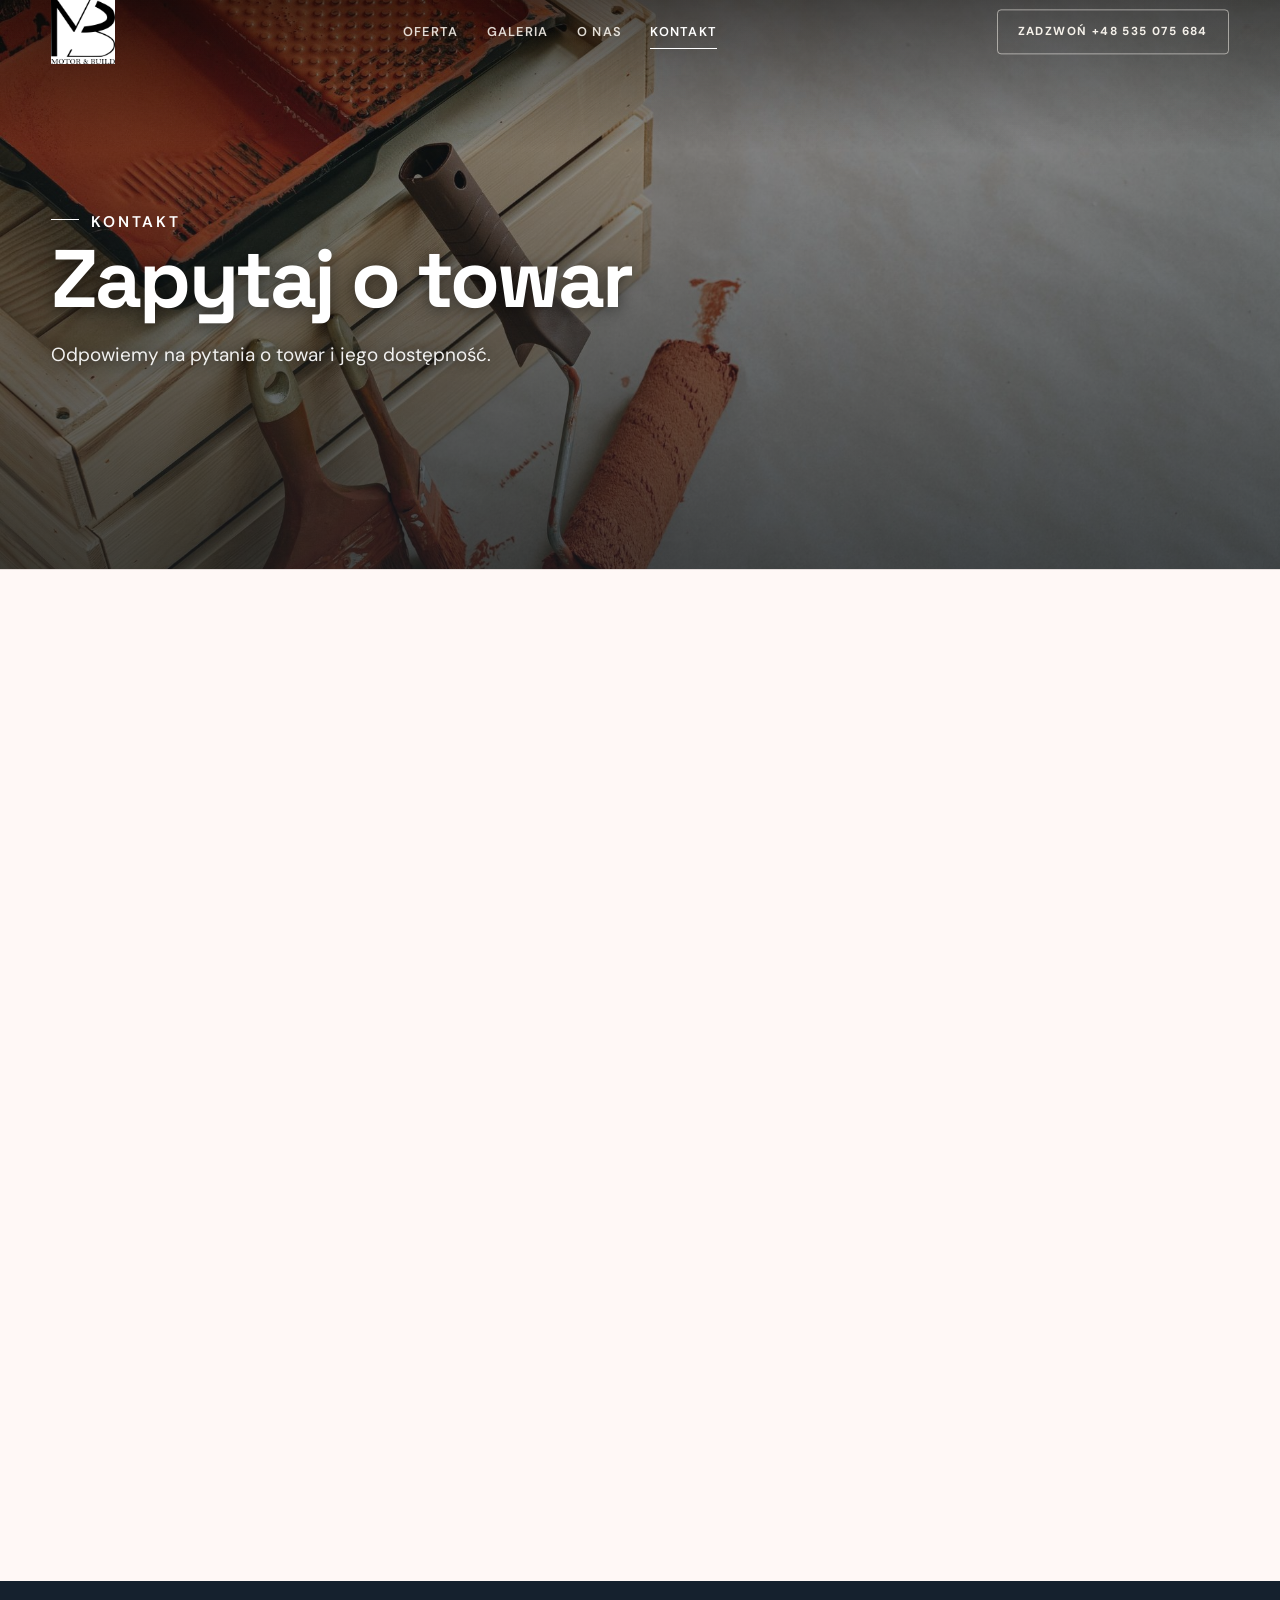
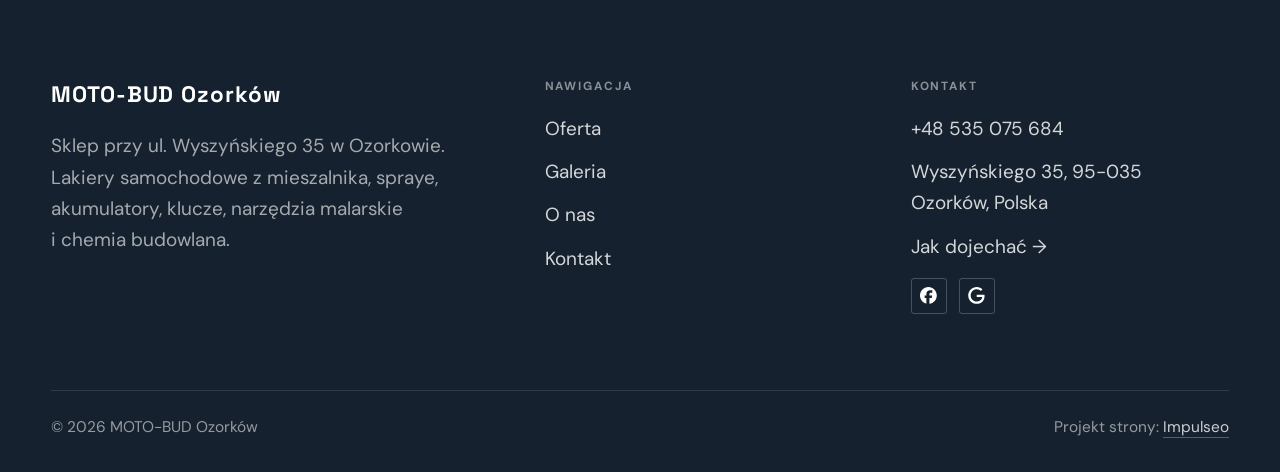
==== kontakt.html @ 3d4677ee "Strona demo: moto-bud-ozorkow" ====
<!DOCTYPE html>
<html lang="pl">
<head>
<meta charset="UTF-8">
<meta name="viewport" content="width=device-width, initial-scale=1.0">
<title>Kontakt - MOTO-BUD Ozorków</title>
<meta name="description" content="Kontakt MOTO-BUD Ozorków - Wyszyńskiego 35, 95-035 Ozorków, Polska">
<link rel="canonical" href="https://kris20032.github.io/moto-bud-ozorkow/kontakt.html">
<meta name="robots" content="noindex, nofollow">
<meta property="og:type" content="website">
<meta property="og:locale" content="pl_PL">
<meta property="og:site_name" content="MOTO-BUD Ozorków">
<meta property="og:title" content="Kontakt - MOTO-BUD Ozorków">
<meta property="og:description" content="Kontakt MOTO-BUD Ozorków - Wyszyńskiego 35, 95-035 Ozorków, Polska">
<meta property="og:url" content="https://kris20032.github.io/moto-bud-ozorkow/kontakt.html">
<meta property="og:image" content="https://kris20032.github.io/moto-bud-ozorkow/img/og.jpg">
<meta property="og:image:width" content="1200">
<meta property="og:image:height" content="630">
<meta name="twitter:card" content="summary_large_image">
<link rel="preconnect" href="https://fonts.googleapis.com">
<link rel="preconnect" href="https://fonts.gstatic.com" crossorigin>
<link href="https://fonts.googleapis.com/css2?family=Space+Grotesk:wght@500;600;700&family=DM+Sans:opsz,wght@9..40,400;9..40,500;9..40,600&display=swap" rel="stylesheet">
<link rel="stylesheet" href="assets/styles.css?v=71393c05">
</head>
<body>

<header class="nav">
  <div class="wrap nav-inner">
    <a class="brand brand-has-logo" href="index.html"><img class="brand-logo" src="img/logo.jpg" alt="MOTO-BUD Ozorków" width="720" height="720" decoding="async"></a>
    <nav class="nav-links">
      <a href="oferta.html">Oferta</a>
      <a href="realizacje.html">Galeria</a>
      <a href="o-nas.html">O nas</a>
      <a href="kontakt.html" class="active" aria-current="page">Kontakt</a>
      <a href="tel:+48535075684" class="btn btn-accent">Zadzwoń +48 535 075 684</a>
    </nav>
    <button class="nav-toggle" aria-label="Menu"><span></span><span></span><span></span></button>
  </div>
</header>

<main>
<section class="pagehead">
  <img src="img/ph3.jpg" alt="MOTO-BUD Ozorków - Zapytaj o towar" width="1880" height="1253" decoding="async">
  <div class="wrap">
    <span class="eyebrow">Kontakt</span>
    <h1>Zapytaj o towar</h1>
    <p>Odpowiemy na pytania o towar i jego dostępność.</p>
  </div>
</section>
<section>
  <div class="wrap contact-grid">
    <div class="reveal">
      <span class="eyebrow">Dane kontaktowe</span>
      <h2 style="margin:var(--space-4) 0 var(--space-6)">MOTO-BUD Ozorków</h2>
      <div class="info-list">
        <div class="info-row"><div class="ic"><svg class="ico-tel" width="16" height="16" viewBox="0 0 24 24" fill="none" aria-hidden="true"><path d="M6.6 10.8a15.5 15.5 0 0 0 6.6 6.6l2.2-2.2a1 1 0 0 1 1-.24 11.4 11.4 0 0 0 3.6.58 1 1 0 0 1 1 1V20a1 1 0 0 1-1 1A17 17 0 0 1 3 4a1 1 0 0 1 1-1h3.5a1 1 0 0 1 1 1c0 1.25.2 2.46.58 3.6a1 1 0 0 1-.25 1l-2.23 2.2Z" fill="currentColor"/></svg></div><div><div class="lbl">Telefon</div><a class="val" href="tel:+48535075684">+48 535 075 684</a></div></div>
        <div class="info-row"><div class="ic"><svg class="ico-pin" width="16" height="16" viewBox="0 0 24 24" fill="none" aria-hidden="true"><path d="M12 21s7-6.1 7-11.5A7 7 0 0 0 5 9.5C5 14.9 12 21 12 21Z" stroke="currentColor" stroke-width="1.6" fill="none"/><circle cx="12" cy="9.5" r="2.4" fill="currentColor"/></svg></div><div><div class="lbl">Adres</div><div class="val">Wyszyńskiego 35, 95-035 Ozorków, Polska</div></div></div>
      </div>
    </div>
    <div class="reveal">
      <div class="form">
        <h3 style="margin-bottom:var(--space-4)">Najszybciej telefonicznie</h3>
        <p class="muted" style="margin-bottom:var(--space-5)">Powiedz, czego szukasz - sprawdzimy, czy jest na miejscu, albo zamówimy.</p>
        <a href="tel:+48535075684" class="btn btn-accent" style="justify-content:center">Zadzwoń: +48 535 075 684 <span class="arr">→</span></a>
      </div>
    </div>
  </div>
</section>
<section style="padding-top:0">
  <div class="wrap reveal">
    <iframe class="map" title="MOTO-BUD Ozorków - Ozorków" src="https://maps.google.com/maps?q=51.961022%2C19.2956529&z=15&output=embed" loading="lazy" referrerpolicy="no-referrer-when-downgrade"></iframe>
  </div>
</section>
</main>

<footer>
  <div class="wrap">
    <div class="foot-grid">
      <div class="foot-brand">
        <div class="name">MOTO-BUD Ozorków</div>
        <p>Sklep przy ul. Wyszyńskiego 35 w Ozorkowie. Lakiery samochodowe z mieszalnika, spraye, akumulatory, klucze, narzędzia malarskie i chemia budowlana.</p>
      </div>
      <div class="foot-col">
        <h4>Nawigacja</h4>
        <a href="oferta.html">Oferta</a>
        <a href="realizacje.html">Galeria</a>
        <a href="o-nas.html">O nas</a>
        <a href="kontakt.html">Kontakt</a>
      </div>
      <div class="foot-col">
        <h4>Kontakt</h4>
        <a href="tel:+48535075684">+48 535 075 684</a>
        <p>Wyszyńskiego 35, 95-035 Ozorków, Polska</p>
        <a href="https://maps.google.com/?cid=6920480624333375373&g_mp=Cidnb29nbGUubWFwcy5wbGFjZXMudjEuUGxhY2VzLlNlYXJjaFRleHQQAhgEIAA" target="_blank" rel="noopener">Jak dojechać →</a>
      <div class="foot-soc">
        <a class="soc" href="https://www.facebook.com/p/Moto-Bud-Ozork%C3%B3w-100063483253177/?locale=pl_PL" target="_blank" rel="noopener" aria-label="Facebook - MOTO-BUD Ozorków"><svg viewBox="0 0 24 24" aria-hidden="true" focusable="false"><path d="M9.101 23.691v-7.98H6.627v-3.667h2.474v-1.58c0-4.085 1.848-5.978 5.858-5.978.401 0 .955.042 1.468.103a8.68 8.68 0 0 1 1.141.195v3.325a8.623 8.623 0 0 0-.653-.036 26.805 26.805 0 0 0-.733-.009c-.707 0-1.259.096-1.675.309a1.686 1.686 0 0 0-.679.622c-.258.42-.374.995-.374 1.752v1.297h3.919l-.386 2.103-.287 1.564h-3.246v8.245C19.396 23.238 24 18.179 24 12.044c0-6.627-5.373-12-12-12s-12 5.373-12 12c0 5.628 3.874 10.35 9.101 11.647Z" fill="currentColor"/></svg></a>
        <a class="soc" href="https://maps.google.com/?cid=6920480624333375373&g_mp=Cidnb29nbGUubWFwcy5wbGFjZXMudjEuUGxhY2VzLlNlYXJjaFRleHQQAhgEIAA" target="_blank" rel="noopener" aria-label="Google - MOTO-BUD Ozorków"><svg viewBox="0 0 24 24" aria-hidden="true" focusable="false"><path d="M12.48 10.92v3.28h7.84c-.24 1.84-.853 3.187-1.787 4.133-1.147 1.147-2.933 2.4-6.053 2.4-4.827 0-8.6-3.893-8.6-8.72s3.773-8.72 8.6-8.72c2.6 0 4.507 1.027 5.907 2.347l2.307-2.307C18.747 1.44 16.133 0 12.48 0 5.867 0 .307 5.387.307 12s5.56 12 12.173 12c3.573 0 6.267-1.173 8.373-3.36 2.16-2.16 2.84-5.213 2.84-7.667 0-.76-.053-1.467-.173-2.053H12.48z" fill="currentColor"/></svg></a>
      </div>
      </div>
    </div>
    <div class="foot-bot">
      <span>© 2026 MOTO-BUD Ozorków</span>
      <span>Projekt strony: <a class="foot-credit" href="https://impulseo.pl" target="_blank" rel="noopener">Impulseo</a></span>
    </div>
  </div>
</footer>
<div class="sticky-call"><a class="sc-call" href="tel:+48535075684"><svg class="ico-tel" width="16" height="16" viewBox="0 0 24 24" fill="none" aria-hidden="true"><path d="M6.6 10.8a15.5 15.5 0 0 0 6.6 6.6l2.2-2.2a1 1 0 0 1 1-.24 11.4 11.4 0 0 0 3.6.58 1 1 0 0 1 1 1V20a1 1 0 0 1-1 1A17 17 0 0 1 3 4a1 1 0 0 1 1-1h3.5a1 1 0 0 1 1 1c0 1.25.2 2.46.58 3.6a1 1 0 0 1-.25 1l-2.23 2.2Z" fill="currentColor"/></svg> Zadzwoń</a><a class="sc-quote" href="kontakt.html">Zadzwoń i zapytaj</a></div>
<div class="demo-wazne" data-do="2026-11-04" data-cykl="3" hidden><svg class="dw-ico" width="13" height="13" viewBox="0 0 24 24" fill="none" aria-hidden="true"><circle cx="12" cy="12" r="8.6" stroke="currentColor" stroke-width="1.8"/><path d="M12 7.2V12l3.3 2" stroke="currentColor" stroke-width="1.8" stroke-linecap="round"/></svg><span class="dw-txt"></span></div>

<script src="assets/main.js"></script>
</body>
</html>
---- assets/styles.css ----
/* ============================================================
   STOLBASZ — premium, architektoniczny B2B fit-out
   Jasna paleta, zero brązu. System wg premium-web-craft.
   Projekt strony: Impulseo (impulseo.pl)
   ============================================================ */

:root{
  /* PALETA — jasna, architektoniczna, chłodna */
  --paper:#F4F6F8;          /* główne tło */
  --paper-2:#E7EBEF;        /* sekcje alternatywne (chłodny jasny szary) */
  --paper-3:#E7EBEF;        /* delikatne wypełnienia */
  --ink:#15212E;            /* tekst główny — chłodny grafit */
  --ink-soft:#243443;       /* nagłówki drugorzędne */
  --muted:#6B7785;          /* tekst poboczny */
  --line:rgba(21,33,46,.12);/* hairline */
  --accent:#E8A317;         /* stonowany petrol-slate — jedyny akcent */
  --accent-d:#C9870C;
  --accent-soft:rgba(232,163,23,.10);
  --dark:#15212E;           /* sekcje ciemne (stopka/CTA) */

  /* HOVER ZDJĘĆ — JEDEN standard dla całego silnika (decyzja K. 04.08.2026, artefakt z wariantami).
     AKTUALNE (K.+Szymon 09.08.2026, wybór z artefaktu 6 wariantów): zoom 1.05 przy 1.4s -
     przy tak długim czasie mocniejszy kadr NIE skacze, tylko „oddycha". Poprzedni standard
     (1.02 / .55s z 04.08) odbierany jako dynamiczny i szybki.
     Spoczynek lekko przygaszony, ale TYLKO tam, gdzie jest mysz (@media hover:hover) —
     na telefonie zdjęcia zostają w pełnej jasności. */
  --img-zoom:1.05;                   /* K.+Szymon 09.08: wariant F z artefaktu porównawczego */
  --img-rest:brightness(.95) saturate(.99);
  --img-hot:brightness(1.06) saturate(1.05);
  --img-dur:1.4s;                    /* K.+Szymon 09.08 (wariant F): powoli = elegancko */
  --img-ease:cubic-bezier(.16,.84,.44,1);  /* miękki ogon, efekt „oddychania" */

  /* ODSTĘPY — skala 4/8 */
  --space-1:4px; --space-2:8px; --space-3:12px; --space-4:16px; --space-5:24px;
  --space-6:32px; --space-7:48px; --space-8:64px; --space-9:96px; --space-10:128px;

  /* TYPOGRAFIA — fluid clamp() (skala podbita 16.07.2026: większe, czytelniejsze litery — uwaga Adama) */
  --text-sm:clamp(.9rem,.87rem + .12vw,1rem);
  --text-base:clamp(1.08rem,1.04rem + .18vw,1.2rem);
  --text-lg:clamp(1.24rem,1.15rem + .34vw,1.44rem);
  --text-h3:clamp(1.34rem,1.22rem + .55vw,1.66rem);
  --text-h2:clamp(2.1rem,1.66rem + 2.1vw,3.1rem);
  --text-h1:clamp(2.9rem,2.1rem + 4vw,5.1rem);

  /* PROMIENIE — architektoniczne, raczej ostre */
  --r-sm:3px; --r-md:6px; --r-lg:10px;

  /* RUCH */
  --ease:cubic-bezier(.25,.46,.45,.94); --dur:.24s;

  /* CIENIE — miękkie, warstwowe */
  --sh-sm:0 1px 2px rgba(16,24,32,.04), 0 2px 8px rgba(16,24,32,.05);
  --sh-md:0 2px 6px rgba(16,24,32,.05), 0 12px 28px -8px rgba(16,24,32,.12);
  --sh-lg:0 6px 14px rgba(16,24,32,.07), 0 26px 56px -18px rgba(16,24,32,.22);

  --hairline:1px solid var(--line);

  --font-display:'Space Grotesk','Inter',sans-serif;
  --font-body:'DM Sans','Inter',sans-serif;
}

*{box-sizing:border-box;margin:0;padding:0}
html{scroll-behavior:smooth}
body{
  font-family:var(--font-body);
  font-size:var(--text-base);
  line-height:1.65;
  color:var(--ink);
  background:var(--paper);
  -webkit-font-smoothing:antialiased;
  text-rendering:optimizeLegibility;
}
img{max-width:100%;height:auto;display:block}  /* height:auto = width/height z atrybutów trzyma proporcje (TOP#12) */
a{color:inherit;text-decoration:none}

.wrap{width:min(92%,1180px);margin-inline:auto}
section{padding-block:clamp(52px,6.5vw,96px)}

h1,h2,h3{font-family:var(--font-display);font-weight:700;line-height:1.08;letter-spacing:-.02em;color:var(--ink)}
h1{font-size:var(--text-h1);letter-spacing:-.035em}
h2{font-size:var(--text-h2);letter-spacing:-.025em}
h3{font-size:var(--text-h3)}
/* MIARA — długość wiersza. WCAG 2.2 SC 1.4.8: max 80 znaków; Butterick: 45–90.
   68ch daje realnie 72–78 znaków polskiego tekstu, czyli z zapasem pod granicą.
   Wcześniej limit miał TYLKO <p> — <li>, <blockquote> i <dd> nie miały żadnego,
   i to jedyny powód, dla którego 23 bloki na dwóch oddanych stronach jadą po
   83–106 znaków w wierszu (pomiar 07.08.2026, bramka `miara`).
   ⚠️ Listy i definicje ograniczamy TYLKO bez klasy: `ul`/`ol` z klasą to u nas
   układ (siatki kafli, menu), a nie tekst ciągły — tam miarę wyznacza układ. */
/* 60ch, nie 68ch (K. 10.08): po zmianie fontów na węższe kroje (DM Sans i spółka)
   w 68ch mieściło się ~90 znaków - bramka pikselowa słusznie zgłaszała przekroczenie
   granicy 80. Pomiar na żywej przeglądarce: 60ch = 90 znaków, 53ch = ~78 znaków, czyli normę WCAG 1.4.8. */
:root{ --miara:53ch }
p{max-width:min(100%,var(--miara))}
blockquote,
ul:not([class])>li, ol:not([class])>li,
dl:not([class])>dd{max-width:min(100%,var(--miara))}

/* ⚠️ Świadomie BEZ wyjątku `.tile p,.card p,.svc p{max-width:none}`, choć nasuwa się sam:
   te akapity BYŁY już ograniczone (stare `p{max-width:65ch}`), więc „wyjątek" nie odblokowałby
   niczego nowego — tylko ROZLUŹNIŁ stan sprzed zmiany na wszystkich demach naraz.
   `figcaption` żadna z reguł wyżej nie dotyczy, więc też nie potrzebuje zwolnienia. */

/* ŁAMANIE. `balance` wyrównuje długości wierszy w nagłówku, `pretty` pilnuje ostatniego
   wiersza akapitu, żeby nie został w nim jeden wyraz. Obsługiwane od Chrome 117 /
   Safari 17.5; starsze przeglądarki po prostu ignorują tę własność.
   `text-wrap:pretty` nie występowało dotąd ANI RAZ w silniku ani w repo klientów. */
h1,h2,h3,.lead,.lede{text-wrap:balance}
p,li,blockquote,dd{text-wrap:pretty}

.eyebrow{
  font-family:var(--font-body);
  font-size:var(--text-sm);
  font-weight:600;
  letter-spacing:.18em;
  text-transform:uppercase;
  color:var(--accent);
  display:inline-flex;align-items:center;gap:var(--space-3);
}
/* flex:none + margin-top = kreska trzyma się PIERWSZEJ linii. Wcześniej align-items:center
   centrowało ją względem całego bloku i przy zawinięciu (długi kicker typu
   „…WNĘTRZ · LESZNO · OD 2019") druga linia lądowała z brzydkim wcięciem. */
.eyebrow{align-items:flex-start}
.eyebrow>*,.eyebrow{text-wrap:balance}   /* dlugi kicker lamal sie na sierote typu samo „2019" w drugiej linii */
.eyebrow::before{content:"";width:28px;height:1px;background:var(--accent);display:inline-block;flex:none;margin-top:.62em}

.muted{color:var(--muted)}
.lead{font-size:var(--text-lg);line-height:1.55;color:var(--ink-soft);max-width:50ch}

/* ---------- BUTTONS ---------- */
.btn{
  display:inline-flex;align-items:center;gap:var(--space-2);
  font-weight:600;font-size:var(--text-sm);letter-spacing:.02em;
  padding:var(--space-4) var(--space-6);
  border-radius:var(--r-sm);
  transition:transform var(--dur) var(--ease),box-shadow var(--dur) var(--ease),background var(--dur) var(--ease);
  cursor:pointer;border:1px solid transparent;
}
.btn-accent{background:var(--accent);color:#fff;box-shadow:var(--sh-sm)}
.btn-accent:hover{background:var(--accent-d);transform:translateY(-2px);box-shadow:var(--sh-md)}
.btn-accent:active{transform:translateY(0);box-shadow:var(--sh-sm)}
.btn-ghost{background:transparent;color:var(--ink);border-color:var(--line)}
.btn-ghost:hover{border-color:var(--accent);color:var(--accent);transform:translateY(-2px)}
.btn-light{background:#fff;color:var(--ink);box-shadow:var(--sh-sm)}
.btn-light:hover{transform:translateY(-2px);box-shadow:var(--sh-md)}
.btn .arr{transition:transform var(--dur) var(--ease)}
.btn:hover .arr{transform:translateX(4px)}

/* ---------- NAV ---------- */
.nav{
  position:sticky;top:0;z-index:50;
  background:color-mix(in srgb,var(--paper) 88%,transparent);
  backdrop-filter:saturate(140%) blur(10px);
  border-bottom:var(--hairline);
}
.nav-inner{display:flex;align-items:center;justify-content:space-between;gap:var(--space-5);height:72px}
/* ANTY-NACHODZENIE (K. 05.08.2026): długa nazwa firmy + przycisk z pełnym numerem nie mieściły się w pasku
   i flex ściskał linki PONIŻEJ ich treści - "Kontakt" wchodził na ramkę "Zadzwoń +48 ...". Teraz ustępuje
   nazwa marki (skrót wielokropkiem), a menu i przycisk nigdy się nie kurczą ani nie zachodzą na siebie. */
.brand{display:flex;flex-direction:column;line-height:1;min-width:0;flex:0 1 auto}
.brand .name{font-family:var(--font-display);font-weight:800;font-size:1.35rem;letter-spacing:.04em;white-space:nowrap;overflow:hidden;text-overflow:ellipsis}
.brand .sub{font-size:.62rem;letter-spacing:.34em;text-transform:uppercase;color:var(--muted);margin-top:5px;white-space:nowrap;overflow:hidden;text-overflow:ellipsis}
.nav-links{display:flex;align-items:center;gap:var(--space-6);flex:0 0 auto}
.nav-links a{font-size:var(--text-sm);font-weight:500;color:var(--ink-soft);position:relative;padding-block:4px;white-space:nowrap;transition:color var(--dur) var(--ease)}
.nav-links a::after{content:"";position:absolute;left:0;bottom:0;width:0;height:1.5px;background:var(--accent);transition:width var(--dur) var(--ease)}
.nav-links a:hover,.nav-links a.active{color:var(--ink)}
.nav-links a:hover::after,.nav-links a.active::after{width:100%}
.nav-links .btn{padding:var(--space-2) var(--space-5)}
/* przyciski w nav: właściwy kolor (przebij .nav-links a) + bez podkreślenia */
.nav-links a.btn-accent{color:#fff}
.nav-links a.btn-ghost,.nav-links a.btn-light{color:var(--ink)}
/* CTA w pasku: NIE podkreślenie spod linków menu, ale ten sam przelatujący błysk,
   co na wszystkich innych przyciskach (zgłoszenie K. 13.08.2026 - „na hero jest efekt
   światła przechodzącego przez przycisk, na navbarze go nie ma, a mają być identyczne").
   Reguła `.nav-links a::after` jest silniejsza od `.btn::after`, więc trzeba jej
   geometrię wyzerować i wpisać połysk z nazwy - samo `display:none` gasiło efekt. */
.nav-links a.btn::after{
  display:block;content:"";position:absolute;inset:0;z-index:-1;pointer-events:none;
  width:auto;height:auto;border-radius:inherit;   /* kasuje geometrię podkreślenia (width:0;height:1.5px) */
  background:linear-gradient(100deg,transparent 32%,rgba(255,255,255,.20) 50%,transparent 68%);
  translate:-120% 0}
@media (prefers-reduced-motion:no-preference){
  .nav-links a.btn:hover::after{translate:120% 0;transition:translate .75s var(--mt-ease,cubic-bezier(.16,.84,.44,1))}
}
.nav-toggle{display:none;background:none;border:none;cursor:pointer;flex-direction:column;gap:5px;padding:8px}
.nav-toggle span{width:24px;height:2px;background:var(--ink);transition:var(--dur)}
/* Ciasny zakres MIĘDZY menu mobilnym a pełnym pulpitem: zbijamy odstępy i nazwę marki,
   żeby wszystko zmieściło się naturalnie, zanim w ogóle dojdzie do skracania wielokropkiem. */
@media(max-width:1280px) and (min-width:921px){
  .nav-links{gap:var(--space-4)}
  .nav-links .btn{padding:var(--space-2) var(--space-4)}
  .brand .name{font-size:1.15rem}
}

/* ---------- HERO (split) ---------- */
.hero{position:relative;overflow:hidden;border-bottom:var(--hairline)}
.hero-grid{display:grid;grid-template-columns:1.05fr .95fr;gap:clamp(24px,4vw,60px);align-items:center;
  padding-block:clamp(36px,4.5vw,64px)}
.hero-copy .eyebrow{margin-bottom:var(--space-5)}
.hero-copy h1{margin-bottom:var(--space-5)}
.hero-copy .lead{margin-bottom:var(--space-7)}
.hero-actions{display:flex;flex-wrap:wrap;gap:var(--space-4)}
.hero-art{position:relative;aspect-ratio:4/3;border-radius:var(--r-lg);overflow:hidden;box-shadow:var(--sh-lg)}
.hero-art img{width:100%;height:100%;object-fit:cover}
.hero-art::after{content:"";position:absolute;inset:0;background:linear-gradient(180deg,transparent 55%,rgba(18,24,28,.28))}
.hero-badge{position:absolute;left:var(--space-5);bottom:var(--space-5);z-index:2;
  background:rgba(252,252,251,.94);backdrop-filter:blur(4px);
  border-radius:var(--r-md);padding:var(--space-4) var(--space-5);box-shadow:var(--sh-md);max-width:78%}
.hero-badge strong{display:block;font-family:var(--font-display);font-size:1rem;letter-spacing:-.01em}
.hero-badge span{font-size:var(--text-sm);color:var(--muted)}

/* ---------- HERO duży / kinowy (strona główna) ---------- */
.hero-cine{position:relative;min-height:clamp(560px,82vh,840px);min-height:clamp(560px,82svh,840px);display:flex;align-items:center;overflow:hidden;border-bottom:var(--hairline)}
.hero-cine>img{position:absolute;inset:0;width:100%;height:100%;object-fit:cover;z-index:0}
.hero-cine::after{content:"";position:absolute;inset:0;z-index:1;
  background:linear-gradient(95deg,rgba(13,18,23,.86) 0%,rgba(13,18,23,.64) 32%,rgba(13,18,23,.24) 62%,rgba(13,18,23,.04) 100%)}
.hero-cine .wrap{position:relative;z-index:2;padding-block:var(--space-8)}
.hero-cine .hero-copy{max-width:660px}
.hero-cine .eyebrow{color:#fff;margin-bottom:var(--space-5)}
.hero-cine .eyebrow::before{background:#fff}
.hero-cine h1{color:#fff;margin-bottom:var(--space-5);font-size:clamp(2.9rem,2rem + 4.4vw,5.2rem);text-wrap:balance}
.hero-cine .lead{color:rgba(255,255,255,.92);max-width:48ch;margin-bottom:var(--space-7)}
.hero-cine .hero-actions{display:flex;flex-wrap:wrap;gap:var(--space-4)}
/* NISKIE OKNO (laptop z dokiem i paskami przeglądarki ma ~700-780 px wysokości widoku):
   H1 do 5.2rem + długi lead nie mieściły się i przyciski wypadały POD krawędź ekranu -
   klient widział stronę bez ani jednego CTA. Skalujemy w dół, zamiast przycinać treść. */
@media(min-width:821px) and (max-height:820px){
  .hero-cine{min-height:clamp(520px,94svh,780px)}
  .hero-cine .wrap{padding-block:var(--space-6)}
  .hero-cine h1{font-size:clamp(2.2rem,1.5rem + 2.6vw,3.6rem);margin-bottom:var(--space-4)}
  .hero-cine .eyebrow{margin-bottom:var(--space-4)}
  .hero-cine .lead{margin-bottom:var(--space-5);max-width:44ch}
}
@media(max-width:680px){
  .hero-cine{min-height:clamp(520px,76vh,640px);min-height:clamp(520px,76svh,640px);align-items:flex-end}
  .hero-cine::after{background:linear-gradient(0deg,rgba(13,18,23,.9) 6%,rgba(13,18,23,.45) 55%,rgba(13,18,23,.25) 100%)}
  .hero-cine .wrap{padding-bottom:var(--space-9)}
  /* TELEFON (~90% oglądających): lead potrafił zająć 8 linii i zepchnąć CTA poza pierwszy ekran.
     Zwężamy interlinię i skalę - treści nie ucinamy, bo to ona sprzedaje. */
  .hero-cine .lead{font-size:.98rem;line-height:1.5;margin-bottom:var(--space-5)}
  .hero-cine .eyebrow{font-size:.72rem;letter-spacing:.13em;margin-bottom:var(--space-4)}
  .hero-cine .eyebrow::before{width:20px}
  .hero-cine h1{margin-bottom:var(--space-4)}
}

/* full-bleed hero variant (podstrony) */
.pagehead{position:relative;min-height:46vh;min-height:46svh;display:flex;align-items:flex-end;overflow:hidden;border-bottom:var(--hairline)}
.pagehead img{position:absolute;inset:0;width:100%;height:100%;object-fit:cover}
/* 10.08.2026 (decyzja K.): mocniejsze przyciemnienie + cień pod tekstem. Bramka mierzyła na
   nagłówkach podstron 3,38-3,43:1 przy wymaganych 4,5 — jasne zdjęcie (hala, śnieg, niebo)
   podchodziło pod biały tekst. Zdjęcia klientów są różne, więc kontrast musi dawać WARSTWA,
   a nie szczęśliwy dobór kadru. */
.pagehead::after{content:"";position:absolute;inset:0;background:linear-gradient(180deg,rgba(18,24,28,.40),rgba(18,24,28,.76))}
.pagehead .wrap{position:relative;z-index:2;padding-block:var(--space-9);color:#fff}
.pagehead h1{color:#fff;max-width:18ch;text-shadow:0 2px 16px rgba(0,0,0,.55)}
.pagehead .eyebrow{color:#fff}
.pagehead .eyebrow::before{background:#fff}
.pagehead p{color:rgba(255,255,255,.92);margin-top:var(--space-4);max-width:54ch;text-shadow:0 1px 12px rgba(0,0,0,.5)}

/* ---------- STRIP (pasek skrótów / liczby) ---------- */
.strip{background:var(--dark);color:#fff}
/* PASEK HASEŁ — standard 04.08.2026 (decyzja K.): 5 haseł w JEDNYM rzędzie, tekst WYŚRODKOWANY,
   węższe marginesy boczne niż reszta strony (pasek ma iść szerzej), równe wysokości kolumn. */
.strip .wrap{width:min(96%,1440px);display:grid;grid-template-columns:repeat(5,1fr);
  gap:var(--space-5);padding-block:var(--space-7);align-items:stretch}
.strip .item .k{font-family:var(--font-display);font-size:clamp(1.05rem,.82rem + .85vw,1.55rem);
  font-weight:800;letter-spacing:-.02em;color:#fff;line-height:1.18;text-wrap:balance}
.strip .item .v{font-size:var(--text-sm);color:rgba(255,255,255,.66);margin-top:var(--space-2);line-height:1.4}
.strip .item{border-left:2px solid var(--accent);padding-inline:var(--space-4);
  text-align:center;display:flex;flex-direction:column;justify-content:center}
/* liczba kolumn = liczba haseł, żeby ostatnie nie zostawało samo w drugim rzędzie.
   Klasę n-N nadaje multipage.py; domyślnie (bez klasy) pasek jest 5-kolumnowy. */
.strip.n-2 .wrap{grid-template-columns:repeat(2,1fr)}
.strip.n-3 .wrap{grid-template-columns:repeat(3,1fr)}
.strip.n-4 .wrap{grid-template-columns:repeat(4,1fr);gap:var(--space-6)}
.strip.n-4 .item .k{font-size:clamp(1.3rem,1rem + 1.1vw,2rem)}
.strip.n-6 .wrap{grid-template-columns:repeat(6,1fr);gap:var(--space-4)}
.strip.n-6 .item .k{font-size:clamp(.98rem,.8rem + .7vw,1.35rem)}
/* równe łamanie: zamiast "długa linia + jedno słowo" obie linie zbliżonej długości */
.strip .item .k{text-wrap:balance}

/* ---------- SECTION HEAD ---------- */
.head{max-width:48rem;margin-bottom:var(--space-8)}
.head.center{margin-inline:auto;text-align:center}
.head .eyebrow{margin-bottom:var(--space-4)}
.head h2{margin-bottom:var(--space-4)}
.head p{color:var(--muted);font-size:var(--text-lg);line-height:1.55}
.head.center p{margin-inline:auto}

/* ---------- INTRO SPLIT ---------- */
.split{display:grid;grid-template-columns:.92fr 1.08fr;gap:clamp(28px,5vw,80px);align-items:center}
.split.rev{grid-template-columns:1.08fr .92fr}
.split.rev .split-art{order:-1}
.split-art{position:relative;aspect-ratio:5/4;border-radius:var(--r-lg);overflow:hidden;box-shadow:var(--sh-lg)}
.split-art img{width:100%;height:100%;object-fit:cover}
.split-copy h2{margin-bottom:var(--space-5)}
.split-copy p+p{margin-top:var(--space-4)}
.split-copy .btn{margin-top:var(--space-6)}

/* ---------- SERVICES (zakres) ---------- */
.svc-grid{display:grid;grid-template-columns:repeat(auto-fit,minmax(280px,1fr));gap:var(--space-5)}
.svc{background:#fff;border:var(--hairline);border-radius:var(--r-md);padding:var(--space-7) var(--space-6);
  transition:transform var(--dur) var(--ease),box-shadow var(--dur) var(--ease),border-color var(--dur) var(--ease);
  position:relative;overflow:hidden}
.svc::before{content:"";position:absolute;left:0;top:0;width:3px;height:0;background:var(--accent);transition:height var(--dur) var(--ease)}
.svc:hover{transform:translateY(-4px);box-shadow:var(--sh-md);border-color:transparent}
.svc:hover::before{height:100%}
.svc .ic{font-family:var(--font-display);font-size:.8rem;font-weight:700;letter-spacing:.12em;color:var(--accent);margin-bottom:var(--space-4)}
.svc h3{margin-bottom:var(--space-3);font-size:1.22rem}
.svc p{color:var(--muted);font-size:var(--text-base);line-height:1.6}

/* big detailed service rows */
.svc-row{display:grid;grid-template-columns:.8fr 1.2fr;gap:clamp(20px,4vw,60px);align-items:center;padding-block:var(--space-8)}
.svc-row+.svc-row{border-top:var(--hairline)}
.svc-row.rev{grid-template-columns:1.2fr .8fr}
/* Naprzemienny układ wierszy oferty: co drugi wiersz ma zdjęcie po PRAWEJ.
   Było `order:-1` — martwy kod, bo zdjęcie i tak jest pierwszym dzieckiem w HTML,
   więc wszystkie wiersze wyglądały identycznie (zdjęcie zawsze z lewej), a `rev`
   zmieniało tylko szerokość kolumn. Znalezione 29.07.2026 przy różnicowaniu kierunków
   animacji (pomiar pozycji: art.mid 390/502 przy row.mid 756 — zawsze lewa strona). */
.svc-row.rev .svc-row-art{order:2}
.svc-row-art{aspect-ratio:4/3;border-radius:var(--r-md);overflow:hidden;box-shadow:var(--sh-md)}
.svc-row-art img{width:100%;height:100%;object-fit:cover}
.svc-row h3{font-size:1.5rem;margin-bottom:var(--space-4)}
.svc-row .num{font-family:var(--font-display);font-size:.85rem;font-weight:700;letter-spacing:.14em;color:var(--accent);display:block;margin-bottom:var(--space-3)}
.svc-row ul{list-style:none;margin-top:var(--space-4);display:flex;flex-direction:column;gap:var(--space-2)}
.svc-row li{position:relative;padding-left:var(--space-5);color:var(--muted);font-size:var(--text-base)}
.svc-row li::before{content:"";position:absolute;left:0;top:.62em;width:8px;height:1px;background:var(--accent)}

/* ---------- GALLERY (realizacje) ---------- */
.gallery{display:grid;grid-template-columns:repeat(12,1fr);gap:var(--space-4);grid-auto-rows:200px}
/* GALERIA MASONRY — pionowe zdjęcia (portrety beauty/wellness) bez przycinania: kolumny, height auto */
.gallery-masonry{column-count:3;column-gap:var(--space-4)}
@media(max-width:900px){.gallery-masonry{column-count:2}}
@media(max-width:560px){.gallery-masonry{column-count:1}}
.gallery-masonry .m-tile{break-inside:avoid;margin:0 0 var(--space-4);padding:0;position:relative;overflow:hidden;border-radius:var(--r-md);border:1px solid var(--line)}
.gallery-masonry .m-tile img{width:100%;height:auto;display:block}
.gallery-masonry .m-tile .cap{position:absolute;left:0;right:0;bottom:0;padding:var(--space-4);color:#fff;background:linear-gradient(0deg,rgba(0,0,0,.55),transparent);font-size:var(--text-sm)}
.gallery-masonry .m-tile .cap small{display:block;font-weight:400;opacity:.78;letter-spacing:.04em;text-transform:uppercase;font-size:.66rem;margin-top:3px}
.tile{position:relative;overflow:hidden;border-radius:var(--r-md);box-shadow:var(--sh-sm);
  transition:transform var(--dur) var(--ease),box-shadow var(--dur) var(--ease)}
.tile img{width:100%;height:100%;object-fit:cover;
  transition:transform var(--img-dur) var(--img-ease),filter var(--img-dur) var(--img-ease)}
.tile:hover{box-shadow:var(--sh-md)}
.tile .cap{position:absolute;left:0;right:0;bottom:0;padding:var(--space-5) var(--space-4) var(--space-4);
  /* mocniejszy spad + cien pod tekstem: na JASNYCH zdjeciach klienta (biale fronty, sciany)
     slaby gradient dawal kontrast ~1.5:1 zamiast wymaganych 3.6:1 (bramka wygladu, 10.08.2026) */
  background:linear-gradient(transparent 10%,rgba(18,24,28,.55) 40%,rgba(18,24,28,.88) 68%,rgba(18,24,28,.99));color:#fff;
  text-shadow:0 1px 2px rgba(0,0,0,.85),0 2px 10px rgba(0,0,0,.55);
  font-size:var(--text-sm);font-weight:600;letter-spacing:.01em;
  opacity:0;transform:translateY(8px);transition:var(--dur) var(--ease)}
.tile:hover .cap{opacity:1;transform:translateY(0)}
.tile .cap small{display:block;font-weight:400;opacity:.78;letter-spacing:.04em;text-transform:uppercase;font-size:.66rem;margin-top:3px}
/* bento spans */
.t-wide{grid-column:span 6}
.t-tall{grid-column:span 6;grid-row:span 2}
.t-std{grid-column:span 6}
.t-third{grid-column:span 4}
.t-two3{grid-column:span 8}

/* ---------- TRUST / WIARYGODNOŚĆ ---------- */
.trust{background:var(--paper-2)}
.trust-grid{display:grid;grid-template-columns:repeat(auto-fit,minmax(240px,1fr));gap:var(--space-5);margin-top:var(--space-7)}
.trust-card{background:#fff;border-radius:var(--r-md);padding:var(--space-7) var(--space-6);box-shadow:var(--sh-sm);border-top:3px solid var(--accent)}
.trust-card .big{font-family:var(--font-display);font-size:clamp(1.8rem,1.3rem + 1.6vw,2.6rem);font-weight:800;letter-spacing:-.02em;color:var(--ink);line-height:1}
.trust-card h3{font-size:1.12rem;margin:var(--space-3) 0 var(--space-2)}
.trust-card p{color:var(--muted);font-size:var(--text-base);line-height:1.55}

/* ---------- CTA band ---------- */
.cta{background:var(--dark);color:#fff;position:relative;overflow:hidden}
/* telefon w CTA: na ciemnym tle biały (domyślnie), rodziny z JASNYM tłem CTA
   nadpisują to u siebie - wcześniej kolor siedział w stylu inline i wygrywał z rodziną. */
.cta .btn-ghost-cta{color:#fff;border-color:rgba(255,255,255,.3)}
.cta .wrap{display:grid;grid-template-columns:1.4fr .6fr;gap:var(--space-7);align-items:center;position:relative;z-index:2}
.cta h2{color:#fff;max-width:20ch}
.cta p{color:rgba(255,255,255,.74);margin-top:var(--space-4)}
.cta-actions{display:flex;flex-direction:column;gap:var(--space-3);align-items:flex-start}
.cta::before{content:"";position:absolute;right:-80px;top:-80px;width:360px;height:360px;border-radius:50%;
  background:radial-gradient(circle,var(--accent-soft),transparent 70%)}

/* ---------- CONTACT ---------- */
.contact-grid{display:grid;grid-template-columns:.85fr 1.15fr;gap:clamp(28px,4vw,56px);align-items:start}
.info-list{display:flex;flex-direction:column;gap:var(--space-2)}
.info-row{display:flex;gap:var(--space-4);align-items:flex-start;padding-block:var(--space-4);border-bottom:var(--hairline)}
.info-row .ic{flex:none;width:42px;height:42px;display:grid;place-items:center;border-radius:50%;
  background:var(--accent-soft);color:var(--accent);font-size:1.05rem}
.info-row .lbl{font-size:.72rem;letter-spacing:.14em;text-transform:uppercase;color:var(--muted)}
.info-row .val{font-weight:600;font-size:var(--text-base);margin-top:2px}
.info-row a.val:hover{color:var(--accent)}
.map{border:none;border-radius:var(--r-lg);box-shadow:var(--sh-md);width:100%;height:100%;min-height:380px;filter:grayscale(.2) contrast(1.02)}
.form{background:#fff;border:var(--hairline);border-radius:var(--r-lg);padding:clamp(24px,3vw,40px);box-shadow:var(--sh-sm)}
.form .fld{margin-bottom:var(--space-5)}
.form label{display:block;font-size:var(--text-sm);font-weight:600;margin-bottom:var(--space-2)}
.form input,.form textarea{width:100%;font-family:inherit;font-size:var(--text-base);color:var(--ink);
  padding:var(--space-4);border:var(--hairline);border-radius:var(--r-sm);background:var(--paper);transition:border-color var(--dur)}
.form input:focus,.form textarea:focus{outline:none;border-color:var(--accent);background:#fff}
.form textarea{resize:vertical;min-height:120px}
.form .note{font-size:var(--text-sm);color:var(--muted);margin-top:var(--space-3)}

/* ---------- FOOTER ---------- */
footer{background:var(--dark);color:#fff;padding-block:var(--space-9) var(--space-6)}
.foot-grid{display:grid;grid-template-columns:1.4fr 1fr 1fr;gap:var(--space-7);margin-bottom:var(--space-8)}
.foot-brand .name{font-family:var(--font-display);font-weight:800;font-size:1.4rem;letter-spacing:.04em}
.foot-brand p{color:rgba(255,255,255,.62);margin-top:var(--space-4);font-size:var(--text-base);max-width:38ch}
.foot-col h4{font-size:.74rem;letter-spacing:.16em;text-transform:uppercase;color:rgba(255,255,255,.5);margin-bottom:var(--space-4)}
.foot-col a,.foot-col p{display:block;color:rgba(255,255,255,.82);font-size:var(--text-base);margin-bottom:var(--space-3)}
.foot-col a:hover{color:#fff}
.foot-bot{border-top:1px solid rgba(255,255,255,.12);padding-top:var(--space-5);display:flex;justify-content:space-between;flex-wrap:wrap;gap:var(--space-3);
  font-size:var(--text-sm);color:rgba(255,255,255,.55)}
.foot-bot a:hover{color:#fff}
/* Podpis w stopce = klikalny link do impulseo.pl (31.07.2026). Ma być WIDOCZNIE klikalny,
   ale nie krzyczeć - stąd sam kolor jaśniejszy + delikatne podkreślenie na najeździe. */
.foot-bot a.foot-credit{color:rgba(255,255,255,.78);text-decoration:none;border-bottom:1px solid rgba(255,255,255,.28)}
.foot-bot a.foot-credit:hover{color:#fff;border-bottom-color:#fff}

/* ---------- REVEAL ---------- */
.reveal{opacity:0;transform:translateY(22px);transition:opacity .6s var(--ease),transform .6s var(--ease)}
.reveal.in{opacity:1;transform:none}

/* ---------- RESPONSIVE ---------- */
@media(max-width:920px){
  .hero-grid,.split,.split.rev,.svc-row,.svc-row.rev,.cta .wrap,.contact-grid,.foot-grid{grid-template-columns:1fr}
  .split.rev .split-art,.svc-row.rev .svc-row-art{order:0}
  .hero-art{aspect-ratio:16/10;max-height:420px}
  .strip .wrap,.strip.n-2 .wrap,.strip.n-3 .wrap,.strip.n-4 .wrap,.strip.n-6 .wrap{grid-template-columns:repeat(2,1fr);gap:var(--space-6)}
  .strip .item .k,.strip.n-6 .item .k{font-size:clamp(1.3rem,1.1rem + 1vw,2rem)}
  .gallery{grid-auto-rows:180px}
  .t-wide,.t-tall,.t-std,.t-third,.t-two3{grid-column:span 6}
  .t-tall{grid-row:span 1}
  .cta-actions{flex-direction:row;flex-wrap:wrap}
  .foot-grid{gap:var(--space-6)}
}
@media(max-width:680px){
  .nav-links{position:fixed;inset:72px 0 auto 0;background:var(--paper);flex-direction:column;align-items:stretch;
    gap:0;padding:var(--space-4) 6%;border-bottom:var(--hairline);box-shadow:var(--sh-md);
    transform:translateY(-120%);transition:transform var(--dur) var(--ease)}
  .nav-links.open{transform:translateY(0)}
  .nav-links a{padding-block:var(--space-4);border-bottom:var(--hairline)}
  .nav-links .btn{margin-top:var(--space-3);justify-content:center}
  .nav-toggle{display:flex}
  .strip .wrap,.strip.n-2 .wrap,.strip.n-3 .wrap,.strip.n-4 .wrap,.strip.n-6 .wrap{grid-template-columns:1fr}
  .gallery{grid-template-columns:repeat(6,1fr)}
  .foot-grid{grid-template-columns:1fr}
}
@media(prefers-reduced-motion:reduce){
  /* audyt 09.08 TOP#14: samo skrócenie duration przy animacji INFINITE = stroboskop
     (pętla .01ms miga ekranem); iteration-count:1 gasi pętlę naprawdę. Pseudoelementy
     też - tła hero (gastro/studio) animują ::before/img, blanket na * ich nie łapał. */
  *,*::before,*::after{animation-duration:.01ms!important;animation-iteration-count:1!important;animation-delay:0s!important;transition:none!important}
  .reveal{opacity:1!important;transform:none!important}
  html{scroll-behavior:auto}
}

/* ============================================================
   PREMIUM LAYER — destylat deep-researchu branż (anty-AI, spokój).
   Zmienne STOLBASZ (--accent/--ink/--paper/--line/--dark). Ruch ledwo
   zauważalny, krzywa cubic-bezier(.16,.84,.44,1); prefers-reduced-motion
   pokryte blanketem wyżej. Karty hairline zamiast cieni = #1 sygnał „nie-AI".
   ============================================================ */

/* więcej oddechu między sekcjami (liderzy: 110-130px) */
section{padding-block:clamp(64px,8vw,128px)}

/* 1) Aksamitny reveal — dłuższa, miękka krzywa zamiast „skoku" */
.reveal{transition:opacity .9s cubic-bezier(.16,.84,.44,1),transform .9s cubic-bezier(.16,.84,.44,1);will-change:opacity,transform}
/* stagger TYLKO w galerii (tam pozycja = porządek dzieci) */
.gallery .reveal:nth-child(2){transition-delay:.07s}
.gallery .reveal:nth-child(3){transition-delay:.14s}
.gallery .reveal:nth-child(4){transition-delay:.21s}
.gallery .reveal:nth-child(5){transition-delay:.28s}
.gallery .reveal:nth-child(6){transition-delay:.35s}

/* 2) Hero STATYCZNY na .hero-cine — Ken Burns CAŁKIEM WYŁĄCZONY 26.06 (3. zgłoszenie Szymona).
   GENEZA: animowanie scale na <img> hero z teksturami (cegły/framugi) re-samplinguje obraz
   klatka po klatce → na części ekranów drobne drganie/shimmer = „heroshot się trzęsie".
   translateY usunięto wcześniej, scale-only + will-change/GPU NIE wystarczyły do GWARANCJI gładkości.
   Krzysztof zażądał pewności („make sure, że błąd się nie pojawi") > efekt. Zero animacji = 0% drgania.
   Delikatny zoom zostaje TYLKO w pełnoekranowych hero gastro/studio (hg-bg/hs-bg — tło, inny
   mechanizm, chwalone, nigdy nie zgłaszane). NIE wracać do KB na .hero-cine bez realnego testu
   na sprzęcie klienta — to ryzyko regresji „trzęsienia”. */
/* BEZPIECZNY "wow" na hero = jednorazowy FADE-IN (opacity), nie zoom.
   opacity nie dotyka bitmapy → gładkie na KAŻDYM zdjęciu/ekranie/GPU, zero ryzyka migotania.
   Geometryczny ruch (scale/translate) na .hero-cine jest ZAKAZANY (bramka pilnuje). */
@keyframes heroFade{from{opacity:0}to{opacity:1}}
.hero-cine>img{transform:none;animation:heroFade 1.1s ease-out both}

/* 3) Akcentowy hairline pod nagłówkiem sekcji, który „rysuje się" przy wejściu */
.head h2{position:relative;padding-bottom:18px}
.head h2::after{content:"";position:absolute;left:0;bottom:0;height:1px;width:0;background:var(--accent);transition:width 1s cubic-bezier(.16,.84,.44,1) .15s}
.head.center h2::after{left:50%;transform:translateX(-50%)}
.head.reveal.in h2::after,.head.center.reveal.in h2::after{width:54px}

/* 4) Karty HAIRLINE zamiast cieni/zaokrągleń (najmocniejszy anty-AI detal) */
.svc{background:transparent;border:1px solid var(--line);border-radius:var(--r-sm);box-shadow:none}
.svc:hover{box-shadow:none;border-color:var(--accent);transform:translateY(-3px)}
.trust-card{background:transparent;box-shadow:none;border:1px solid var(--line);border-top:2px solid var(--accent);border-radius:var(--r-sm)}
.tile{box-shadow:none;border-radius:var(--r-sm)}
.tile:hover{box-shadow:none}

/* 5) Sticky-nav kondensuje się po przewinięciu (sygnał dopracowania) */
.nav{transition:box-shadow .4s ease,background .4s ease}
.nav.is-stuck{box-shadow:0 1px 0 var(--line),0 14px 30px -24px rgba(0,0,0,.45)}
.nav-inner{transition:height .35s var(--ease)}
.nav.is-stuck .nav-inner{height:60px}

/* 6) MANIFESTO — pełnoekranowy cytat-bohater (zastępuje generyczne „Dlaczego my") */
.manifesto{background:var(--paper-2);text-align:center}
.manifesto .wrap{max-width:60rem}
.manifesto p{font-family:var(--font-display);font-style:italic;font-size:clamp(1.6rem,1rem + 2.4vw,2.8rem);line-height:1.32;color:var(--ink-soft);margin-inline:auto;max-width:26ch;position:relative;padding-top:var(--space-8)}
.manifesto p::before{content:"";position:absolute;top:0;left:50%;transform:translateX(-50%);width:54px;height:1px;background:var(--accent)}
.manifesto p span{color:var(--accent);font-style:italic}

/* 7) GATEWAYS — 3 duże bramy-zdjęcia (zamiast paska menu usług) */
.gateways{display:grid;grid-template-columns:repeat(3,1fr);gap:var(--space-4)}
.gateway{position:relative;aspect-ratio:3/4;overflow:hidden;border-radius:var(--r-sm);display:block}
.gateway img{width:100%;height:100%;object-fit:cover;
  transition:transform var(--img-dur) var(--img-ease),filter var(--img-dur) var(--img-ease)}
.gateway::after{content:"";position:absolute;inset:0;background:linear-gradient(180deg,transparent 38%,rgba(18,24,28,.74))}
/* ===== HOVER ZDJĘĆ — jedno miejsce dla WSZYSTKICH kafli ze zdjęciem (K. 04.08.2026) ===== */
@media(hover:hover){
  .tile img,.gateway img,.m-tile img{filter:var(--img-rest)}
  .tile:hover img,
  .gateway:hover img,
  .m-tile:hover img{transform:scale(var(--img-zoom));filter:var(--img-hot)}
}
.m-tile img{transition:transform var(--img-dur) var(--img-ease),filter var(--img-dur) var(--img-ease)}
.gateway .g-ttl{position:absolute;left:0;right:0;bottom:0;z-index:2;padding:var(--space-6) var(--space-5);color:#fff;font-family:var(--font-display);font-size:1.45rem;letter-spacing:-.01em;line-height:1.15}
.gateway .g-ttl small{display:block;font-family:var(--font-body);font-size:var(--text-sm);font-weight:400;opacity:.82;letter-spacing:.03em;margin-top:5px}
@media(max-width:760px){.gateways{grid-template-columns:1fr}.gateway{aspect-ratio:16/10}}

/* 8) LOGO klienta w nagłówku (gdy podane --logo) */
/* 52px domyślnie (feedback Bartka 06.07.2026: 40px ginęło, uwaga padła 3x; ~56px sprawdzone na żywym demie anna-borowiec-makeup) */
.brand-logo{height:64px;width:auto;max-width:300px;object-fit:contain;display:block}
.nav.is-stuck .brand-logo{height:52px}
@media(max-width:680px){.brand-logo{height:46px;max-width:210px}}


/* === RWD: nagłówki na wąskich ekranach (dodane 17.07.2026 razem z fixem clamp) ===
   Po przywróceniu działania clamp() dolna granica --text-h1 (2.9rem) rozpychała
   dokument przy długich polskich słowach na telefonach. Tu ją zjeżdżamy. */
@media (max-width:560px){
  :root{
    --text-h1:clamp(1.9rem, 1.15rem + 4.4vw, 2.7rem);
    --text-h2:clamp(1.5rem, 1rem + 3vw, 2.1rem);
  }
  .hero-cine h1{font-size:clamp(1.9rem, 1.15rem + 4.4vw, 2.7rem)}
  h1,h2{overflow-wrap:break-word}
}

/* GODZINY (godziny_grid z briefu) — dzień po lewej, godziny po prawej. Wcześniej BRAK stylu
   powodował sklejenie "Poniedziałek-Piątek8:00-20:00" (dodane 2026-07-21). Neutralne dla dem bez grafiku. */
.godz{display:flex;flex-direction:column;gap:2px;max-width:440px;margin-top:8px}
.godz-row{display:flex;justify-content:space-between;align-items:baseline;gap:24px;padding:10px 0;border-bottom:1px solid var(--line)}
.godz-row:last-child{border-bottom:0}
.godz-row b{font-weight:600;color:var(--ink)}
.godz-row span{color:var(--muted);white-space:nowrap}

/* === FAQ (lekcja 08.08.2026) ===
   Sekcja faq_klinika() trafia NIE tylko do rodziny „klinika" (multipage.py: także układ FACHOWCY),
   a style leżały wyłącznie w families/klinika.css — u hydraulika/dekarza FAQ renderowało się jako
   goła lista <details> z domyślnym trójkącikiem przeglądarki (wpadka: demo Instalatorstwo Gała).
   Dlatego baza. Rodzina może to nadpisać na wierzchu. */
.faq-list{max-width:48rem;margin:var(--space-8) auto 0;display:flex;flex-direction:column;gap:var(--space-3)}
.faq-item{border:1px solid var(--line);border-radius:var(--r-md);background:var(--paper);padding:var(--space-4) var(--space-5)}
.faq-item summary{font-family:var(--font-display);font-weight:600;color:var(--ink);cursor:pointer;list-style:none;display:flex;justify-content:space-between;gap:1rem}
.faq-item summary::-webkit-details-marker{display:none}
.faq-item summary::after{content:"+";color:var(--accent-d);font-weight:700;font-size:1.2rem;line-height:1}
.faq-item[open] summary::after{content:"-"}
.faq-item p{color:var(--ink-soft);font-size:var(--text-base);line-height:1.6;margin:var(--space-3) 0 0}

/* === LICZBA OPINII PRZY SEKCJI OPINII (08.08.2026, wzorzec irismeble.pl, decyzja K.) ===
   Trzy cytaty bez kontekstu czyta się jak „firma ma trzy opinie". Ta linijka mówi wprost,
   ile ich jest naprawdę - dane i tak przychodzą z reconu i szły dotąd wyłącznie do hero.
   Baza, nie rodzina: sekcja opinii renderuje się we WSZYSTKICH układach, a style opinii
   leżą per rodzina - bez tego u części rodzin linijka byłaby gołym tekstem (ta sama pułapka
   co z FAQ wyżej). Rodzina może nadpisać na wierzchu. */
.op-meta{
  text-align:center;margin:calc(var(--space-3) * -1) 0 var(--space-6);
  color:var(--muted);font-size:var(--text-base);letter-spacing:.01em;
}
.op-meta .ico-star{color:var(--accent-d);margin-right:2px}

/* --- licznik ważności DEMA (pomysł K. 09.08) - tylko wersje pokazowe --- */
.demo-wazne{position:fixed;top:calc(var(--nav-h, 64px) + 14px);right:14px;z-index:95;
  display:inline-flex;align-items:center;gap:.45em;
  background:rgba(21,25,28,.82);color:#fff;font-size:.72rem;font-weight:600;letter-spacing:.01em;
  padding:.42em .8em .42em .62em;border-radius:999px;backdrop-filter:saturate(140%) blur(8px);
  border:1px solid rgba(255,255,255,.14);box-shadow:0 10px 24px -14px rgba(0,0,0,.6);
  pointer-events:none;
  /* NIE pokazuje się przy wejściu (K. 09.08) - wjeżdża dopiero po zejściu z hero */
  opacity:0;transform:translateY(-10px);
  transition:opacity .7s var(--ease),transform .7s var(--ease)}
.demo-wazne.is-on{opacity:1;transform:none}
.demo-wazne .dw-ico{flex:none;opacity:.85}
.demo-wazne b{font-weight:700;font-variant-numeric:tabular-nums;color:#FFD9A3}
.demo-wazne .dw-zeg{font-variant-numeric:tabular-nums;font-feature-settings:"tnum";
  opacity:.72;margin-left:.15em;letter-spacing:.01em}
.demo-wazne.is-pilne{background:rgba(150,32,28,.9);border-color:rgba(255,255,255,.2)}
.demo-wazne .dw-pilne{color:#FFE0DE}
@media(max-width:820px){.demo-wazne{top:auto;bottom:70px;right:10px}}

/* --- pasek mini-opinii pod hero (audyt 09.08 TOP#27) - tylko przy realnych recenzjach --- */
.opinie-mini{padding-block:0;border-bottom:var(--hairline)}
.opinie-mini .om-row{display:grid;grid-template-columns:repeat(3,1fr);gap:var(--space-6);padding-block:var(--space-5)}
.opinie-mini .om-item blockquote{font-size:var(--text-sm);color:var(--ink-soft);line-height:1.5;margin:0}
.opinie-mini .om-autor{display:block;margin-top:var(--space-2);font-size:.78rem;font-weight:600;color:var(--muted);letter-spacing:.04em}
@media(max-width:820px){.opinie-mini .om-row{grid-template-columns:1fr;gap:var(--space-4)}
  .opinie-mini .om-item:nth-child(n+3){display:none}}

/* --- AKCENT-TEKST (audyt 09.08 TOP#11/12, decyzja K.) ---------------------------
   Kolor firmowy jest jasny, dopóki nie musi być literą. --accent zostaje żywy
   (kreski, przyciski, pasek haseł); litera akcentowa na JASNYM tle bierze
   --accent-text (dokleja palette_auto; domyślnie accent-d). Tylko color -
   border/background/pseudo zostają żywe. Ciemna sekcja CTA = wyjątek. */
:root{--accent-text:var(--accent-d)}
.eyebrow, .svc .ic, .svc-row .num, .info-row .ic, .info-row a.val:hover,
.manifesto p span, .faq-item summary::after, .op-meta .ico-star, .op-star,
.fu-cta, .obszar-list li:hover, .btn-ghost:hover, .nav.nav-solid .brand .sub,
.proces-os .pc-cur, .os-on .proces-os .proces-line > li.os-done .pno { color:var(--accent-text) }
.cta .eyebrow { color:var(--accent) }

/* --- dostępność (audyt 09.08 TOP#23, podzbiór bezpieczny) --- */
html{scroll-padding-top:84px}                       /* kotwice nie chowają się pod sticky-nav */
:focus-visible{outline:2px solid var(--accent-text);outline-offset:2px}  /* widoczny fokus tylko z klawiatury */
main{display:block}

/* --- kafelek „Zobacz opinie w Google" (K. 09.08) - znak marki zamiast gołego linku --- */
.op-meta{text-align:center;max-width:none;margin-inline:auto}
.op-google{display:inline-flex;align-items:center;gap:.6em;
  padding:.62em 1.15em;border:1px solid var(--line);border-radius:999px;
  background:var(--paper);color:var(--ink);font-size:var(--text-sm);font-weight:600;
  transition:border-color var(--dur) var(--ease),box-shadow var(--dur) var(--ease),transform var(--dur) var(--ease)}
.op-google .op-g-ico{flex:none}                        /* oficjalny 4-kolorowy znak Google */
.op-google .arr{transition:transform var(--dur) var(--ease)}
.op-google:hover{border-color:var(--accent);box-shadow:var(--sh-sm);transform:translateY(-1px)}
.op-google:hover .arr{transform:translateX(3px)}

/* ============================================================
   HOVER KART I KAFLI - JEDEN STANDARD DLA WSZYSTKICH RODZIN (K. 10.08:
   „każde demo ma wyglądać tak premium"). Wcześniej premium-hover miała tylko
   rodzina fachowców (.fu-row), reszta rodzin renderowała karty bez reakcji.
   Zasada ta sama: reakcja NATYCHMIAST (0s), gaśnięcie łagodne; ledwie widoczne
   tło, kreska akcentu z lewej, strzałka rusza. Zero cieni-poduszek.
   ⛔ Świadomie POMIJAMY kafle ze zdjęciem (.tile/.gateway/.m-tile) - tam działa
   już zoom 1.05/1.4s i dokładanie ramek by go zabiło.
   ============================================================ */
.card, .svc, .gateway-txt, .menu-cat, .prod-card, .pak-card, .faq-item, .obj-tile{
  position:relative;transition:background .22s ease-out,border-color .22s ease-out}
.card::before, .menu-cat::before, .prod-card::before, .pak-card::before{
  content:"";position:absolute;left:0;top:0;bottom:0;width:3px;background:var(--accent);
  transform:scaleY(0);transform-origin:top;transition:transform .09s ease-out;border-radius:2px}
@media(hover:hover){
  .card:hover, .svc:hover, .menu-cat:hover, .prod-card:hover, .pak-card:hover{
    background:color-mix(in srgb,var(--accent) 9%,transparent);
    border-color:color-mix(in srgb,var(--accent) 45%,var(--line));
    transition-duration:0s}
  .card:hover::before, .menu-cat:hover::before,
  .prod-card:hover::before, .pak-card:hover::before{transform:scaleY(1)}
  .card:hover .arr, .svc:hover .arr, .menu-cat:hover .arr{transform:translateX(.3rem)}
}
.card .arr, .svc .arr, .menu-cat .arr{display:inline-block;transition:transform .1s ease-out}

/* ============================================================
   PLAKIETKA OPINII GOOGLE (K. 13.08.2026, wzór od Marcelego)
   Jedna forma we WSZYSTKICH układach hero (hg/hk/hs/ha/hd/tb/kt) zamiast
   gołego tekstu „★ Ocena 4,4 w Google · 7 opinii". Cudza ocena to najmocniejszy
   dowód zaufania na stronie - ma wyglądać jak odznaka, nie jak podpis.
   Tło i obwódka liczone z KOLORU TEKSTU, więc ta sama plakietka działa na
   ciemnym zdjęciu (biały napis → jasna mgiełka) i na jasnej sekcji (ciemny
   napis → delikatny szary). Zero osobnych wariantów do utrzymania.
   ============================================================ */
.g-badge{
  display:inline-flex;align-items:center;gap:.62em;
  padding:.52em 1em;border-radius:999px;
  background:color-mix(in srgb,currentColor 8%,transparent);
  border:1px solid color-mix(in srgb,currentColor 20%,transparent);
  -webkit-backdrop-filter:blur(6px);backdrop-filter:blur(6px);
  font-size:.98rem;line-height:1;font-weight:500;letter-spacing:.01em;
  white-space:nowrap;vertical-align:middle;max-width:100%}
.g-badge .gb-ico,.g-badge .gb-stars{flex:none}
.g-badge .gb-ocena{font-weight:700;font-size:1.08em;letter-spacing:.01em}
.g-badge .gb-txt{opacity:.92}
@media(max-width:560px){
  .g-badge{gap:.45em;padding:.45em .8em;font-size:.86rem}
  .g-badge .gb-stars{width:62px;height:12.4px}
  .g-badge .gb-ico{width:16px;height:16px}
}

/* === rodzina: fachowcy === */
/* ============================================================
   RODZINA: FACHOWCY (hydraulik/elektryk/remont/brukarstwo/ogrodzenia)
   Doklejane NA WIERZCH base.css. Dziedziczy paletę/fonty skórki (trade/elektryk).
   Filozofia: telefon-bohater + zaufanie + „bezpłatna wycena". Spokój, nie krzyk.
   (count-up i podwójny iframe mapy świadomie pominięte - krytyka blueprintu.)
   ============================================================ */

/* --- PROCES - oś „jak pracujemy" (podpis rodziny, czego nie ma w meblach) --- */
.proces{background:var(--paper-2)}
.proces-line{list-style:none;display:grid;grid-template-columns:repeat(4,1fr);gap:var(--space-5);position:relative;margin:0;padding:0}
.proces-line li{position:relative;padding-top:var(--space-7)}
.proces-line li::before{content:"";position:absolute;top:14px;left:0;right:0;height:1px;background:var(--line)}
.proces-line li:last-child::before{right:50%}
.proces-line li:first-child::before{left:50%}
.proces-line li::after{content:"";position:absolute;top:9px;left:calc(50% - 6px);width:11px;height:11px;border-radius:50%;background:var(--accent);box-shadow:0 0 0 4px var(--paper-2)}
.proces-line .pno{font-family:var(--font-display);font-weight:800;font-size:1.5rem;color:var(--accent);letter-spacing:-.02em;display:block;margin-bottom:var(--space-3);text-align:center}
.proces-line h3{font-size:1.1rem;margin-bottom:var(--space-2);text-align:center}
.proces-line p{color:var(--muted);font-size:var(--text-sm);line-height:1.5;text-align:center;max-width:26ch;margin-inline:auto}
@media(max-width:820px){
  .proces-line{grid-template-columns:1fr;gap:0}
  .proces-line li{padding:var(--space-5) 0 var(--space-5) var(--space-7)}
  .proces-line li::before{left:5px;right:auto;top:0;bottom:0;width:1px;height:auto}
  .proces-line li:first-child::before,.proces-line li:last-child::before{left:5px;right:auto}
  .proces-line li::after{top:var(--space-6);left:0}
  .proces-line .pno,.proces-line h3,.proces-line p{text-align:left;margin-inline:0}
}

/* --- OBSZAR DZIAŁANIA - lokalność (chipy z REALNEGO miasta, bez drugiego iframe) --- */
.obszar .head{text-align:center;margin-inline:auto}
.obszar .head .eyebrow{justify-content:center}
.obszar-list{list-style:none;display:flex;flex-wrap:wrap;justify-content:center;gap:var(--space-3);margin:0;padding:0;max-width:60rem;margin-inline:auto}
.obszar-list li{border:1px solid var(--line);border-radius:999px;padding:var(--space-2) var(--space-5);
  font-size:var(--text-sm);font-weight:600;color:var(--ink-soft);transition:border-color .24s var(--ease),color .24s var(--ease)}
.obszar-list li:hover{border-color:var(--accent);color:var(--accent)}
.obszar-list li.is-home{background:var(--accent);border-color:var(--accent);color:#fff}

/* --- STICKY-CALL - dolny pasek mobile (najważniejszy konwerter tej rodziny) --- */
.sticky-call{display:none}
@media(max-width:820px){
  .sticky-call{display:grid;grid-template-columns:1fr 1fr;gap:1px;position:fixed;left:0;right:0;bottom:0;z-index:90;
    background:var(--line);box-shadow:0 -6px 20px -10px rgba(0,0,0,.4);padding-bottom:env(safe-area-inset-bottom,0px);transition:transform .25s ease,opacity .25s ease}
  .sticky-call.schowany{transform:translateY(110%);opacity:0;pointer-events:none}
  .sticky-call a{padding:15px 8px;text-align:center;font-weight:700;font-size:.95rem;letter-spacing:.01em}
  .sc-call{background:var(--accent);color:#fff}
  .sc-quote{background:var(--paper);color:var(--ink)}
  body{padding-bottom:calc(64px + env(safe-area-inset-bottom,0px))}
}

/* --- Blok „Awaria? Dzwoń” (opcjonalny, hydraulik/elektryk) --- */
.awaria{background:var(--dark);color:#fff}
.awaria .wrap{display:flex;flex-wrap:wrap;align-items:center;justify-content:space-between;gap:var(--space-5);padding-block:var(--space-7)}
.awaria h3{color:#fff;font-size:clamp(1.3rem,1rem + 1.2vw,1.8rem)}
.awaria p{color:rgba(255,255,255,.72);margin-top:var(--space-2)}
.awaria .btn-accent{white-space:nowrap}

/* === CERTYFIKATY / CZYM PRACUJEMY (gated: renderuje sie tylko gdy brief poda certy/marki/gwarancja) - mocny lever dla dekarzy === */
.auto-marki .marki-list{display:flex;flex-wrap:wrap;justify-content:center;gap:clamp(.8rem,2.5vw,1.6rem);list-style:none;margin:var(--space-7) 0 0;padding:0}
.auto-marki .marki-list li{font-family:var(--font-display);text-transform:uppercase;letter-spacing:.12em;font-weight:600;
  font-size:clamp(.82rem,1.5vw,1rem);color:var(--ink-soft);padding:.5rem 1rem;border:1px solid var(--line);border-radius:var(--r-sm)}
.marki-gwar{text-align:center;color:var(--muted);font-size:var(--text-sm);margin-top:var(--space-6)}

/* ============================================================
   FAZA 3 - OSOBNY UKŁAD FACHOWCY (research wf_e4ed63db + krytyka z policzonym WCAG). Doklejane na wierzch.
   Tożsamość: ZAUFANIE + DUŻY TELEFON + DOWÓD. Dwublok hero (zdjęcie | lity panel), bezpośrednio, solidnie.
   ============================================================ */

/* --- P0 KONTRAST: bursztyn jako TEKST na jasnym = 2.0 FAIL (policzone). Naprawy (bursztyn->ciemny tekst / ink). --- */
.btn-accent{color:#14171c}                                  /* bursztyn + ciemny tekst = 8.28 PASS */
.sticky-call .sc-call{color:#14171c}                        /* sticky bursztyn + ciemny tekst */
.obszar-list li.is-home{background:var(--ink);border-color:var(--ink);color:#fff}  /* było bursztyn+biel 2.17 -> ink+biel 16.29 */
.proces-line .pno{color:var(--ink-soft)}                    /* numery procesu: było bursztyn 2.0 -> ink-soft (czytelne); kropka osi zostaje bursztyn (grafika) */

/* --- Ikona telefonu (uzywana w hero hf-phone-num; nav styluje silnik NAV NOBU) --- */
.ico-tel{vertical-align:-2px;margin-right:.3em}

/* === HERO FACHOWCY — WARIANT A „PEŁNY EKRAN" (wybór K. 27.07.2026; zastąpił dwublok 46%/54%).
   Powód zmiany: stary dwublok nie dobijał do końca ekranu (zostawał pusty pas nad promise-bar),
   zdjęcie było ucięte w wąski pasek, a dowód (ocena/gwarancja) siedział dopiero niżej w trust-bar.
   Teraz: zdjęcie na pełny ekran + gradient od lewej (tekst czytelny NIE przez wycięty panel,
   tylko przez policzony overlay), gigant-telefon, dowód w pierwszym ekranie.
   Zdjęcie zostaje PIERWSZYM dzieckiem sekcji (blur-guard + mobilny fallback). STATYCZNE, bez Ken Burns.
   Poprzednia wersja: fachowcy.css.bak-20260727-201952-przed-heroA === */
.hero-fach{position:relative;isolation:isolate;display:flex;align-items:center;
  min-height:clamp(560px,92vh,900px);min-height:clamp(560px,92svh,900px)}
.hf-photo{position:absolute;inset:0;width:100%;height:100%;object-fit:cover;display:block;
  background:var(--dark);z-index:-2}                          /* EAGER, bez animacji (zero janku) */
/* Gradient trzyma ciemno DO ~62% szerokości, bo dotąd sięga najdłuższa linia tekstu (.hf-inner 46rem).
   Wcześniejsza wersja jaśniała już od 34% i końcówki linii lądowały na jasnym tle. */
/* 08.08.2026 (lekcja 2026-08-08-010, K.: „czemu hero jest takie ciemne?"): zasłona rozjaśniona.
   Poprzednio 0.95→0.26 przykrywało CAŁY kadr i zdjęcie było ledwo widoczne — a lekcja 2026-08-06-004
   mówi wprost: „nigdy pełne przyciemnienie zdjęcia, zabija kadr". Teraz ciemno tylko POD TEKSTEM
   (lewa część, gdzie stoi .hf-inner), prawa strona prawie odsłonięta. Czytelność napisów dokłada
   text-shadow niżej — cień zamiast koca na całym zdjęciu. */
.hero-fach::after{content:"";position:absolute;inset:0;z-index:-1;
  background:linear-gradient(102deg,rgba(14,17,21,.86) 0%,rgba(14,17,21,.78) 30%,rgba(14,17,21,.52) 55%,rgba(14,17,21,.2) 78%,rgba(14,17,21,.06) 100%)}
/* Cień pod napisami hero — pozwala trzymać zasłonę lekką, a tekst nadal czytelny na jaśniejszym kadrze. */
.hf-kicker,.hf-title,.hf-lead,.hf-phone,.hf-trust{text-shadow:0 1px 2px rgba(0,0,0,.55),0 2px 12px rgba(0,0,0,.35)}
.hf-panel{width:min(92%,1180px);margin-inline:auto;color:#fff;   /* ta sama miara co .wrap w base.css */
  padding:clamp(6.5rem,13vh,9rem) 0 clamp(2.6rem,6vh,3.6rem)}
.hf-inner{max-width:46rem}
/* Akcent SKÓRKI rozjaśniony do czytelności na ciemnym tle. NIE hardkodować bursztynu:
   każda skórka ma swój akcent (elektryk=niebieski, dach=czerwony...), a stały kolor rozjeżdżał
   się z przyciskami. Pierwsza deklaracja = fallback dla przeglądarek bez color-mix.
   Dwa poziomy, bo WCAG stawia różne progi: --accent-lit dla MAŁEGO tekstu (kicker, próg 4.5:1;
   62% daje 7.5 na tle hero), --accent-strong dla DUŻEGO (akcent w H1, próg 3:1; 74% daje 6.1
   i jest wyraźnie widoczny - przy 62% ginął i wyglądał po prostu na biały). Policzone, nie na oko. */
.hero-fach{--accent-lit:rgba(255,255,255,.92);--accent-strong:rgba(255,255,255,.96)}
@supports (color:color-mix(in srgb,red,#fff)){
  .hero-fach{--accent-lit:color-mix(in srgb,var(--accent) 62%,#fff);
             --accent-strong:color-mix(in srgb,var(--accent) 74%,#fff)}
}
.hf-kicker{font-family:var(--font-display);font-weight:700;text-transform:uppercase;letter-spacing:.2em;
  font-size:clamp(.74rem,1.4vw,.88rem);color:var(--accent-lit);display:flex;align-items:center;gap:.8rem}
.hf-kicker::before{content:"";width:34px;height:2px;background:var(--accent-lit);flex:none}
.hf-title{color:#fff;font-family:var(--font-display);font-weight:800;line-height:1.02;letter-spacing:-.022em;
  font-size:clamp(2.3rem,1.6rem + 3.2vw,4.3rem);margin:var(--space-4) 0 var(--space-4);text-wrap:balance}
.hf-title em{font-style:normal;color:var(--accent-strong)}        /* druga część H1 = akcent skórki, rozjaśniony */
.hf-lead{color:rgba(255,255,255,.86);font-size:clamp(1rem,.96rem + .3vw,1.18rem);line-height:1.6;max-width:38rem}
.hf-phone{display:inline-flex;flex-direction:column;gap:.2rem;margin:var(--space-6) 0 var(--space-5);width:fit-content}
.hf-phone-lab{font-size:.74rem;text-transform:uppercase;letter-spacing:.18em;color:rgba(255,255,255,.62);font-weight:600}
.hf-phone-num{font-family:var(--font-display);font-weight:800;color:#fff;font-variant-numeric:tabular-nums;white-space:nowrap;
  font-size:clamp(2rem,1.5rem + 2.4vw,3.05rem);line-height:1;display:inline-flex;align-items:center}
.hf-phone-num .ico-tel{width:.7em;height:.7em;color:var(--accent);margin-right:.35em}   /* ikona bursztyn, cyfry białe */
.hf-phone:hover .hf-phone-num{color:var(--accent-lit)}
.hf-actions{display:flex;flex-wrap:wrap;gap:var(--space-3)}
.hf-ghost{color:#fff;border-color:rgba(255,255,255,.5)}
.hf-trust{margin-top:var(--space-6);padding-top:var(--space-4);border-top:1px solid rgba(255,255,255,.18);
  color:rgba(255,255,255,.9);font-weight:600;font-size:var(--text-sm);letter-spacing:.01em;max-width:38rem}
@media(max-width:820px){
  .hero-fach{min-height:clamp(520px,88svh,760px)}
  /* 08.08.2026: na telefonie było .72→.95, czyli zdjęcia praktycznie nie było widać. Teraz góra kadru
     zostaje odsłonięta, ciemnieje dopiero pod tekstem (tekst na telefonie stoi na dole). */
  .hero-fach::after{background:linear-gradient(178deg,rgba(14,17,21,.28) 0%,rgba(14,17,21,.6) 55%,rgba(14,17,21,.86) 100%)}
  .hf-panel{padding-top:clamp(5.5rem,16vh,7rem)}
  .hf-lead{font-size:1rem}
}
@media(prefers-reduced-motion:reduce){.hero-fach *{animation:none!important}}

/* === PROMISE BAR: zawsze-obecna sygnatura usługowa (anty recon-collapse) === */
.fach-promise{background:var(--paper-2);border-bottom:var(--hairline);padding-block:0}
.fach-promise .wrap{padding-block:var(--space-4)}
.fp-row{list-style:none;margin:0;padding:0;display:flex;flex-wrap:wrap;justify-content:center;align-items:center;gap:clamp(.6rem,2.4vw,2rem)}
.fp-row li{font-family:var(--font-display);font-weight:700;text-transform:uppercase;letter-spacing:.08em;
  font-size:clamp(.72rem,1.3vw,.85rem);color:var(--ink-soft);display:flex;align-items:center}
.fp-row li:not(:last-child)::after{content:"";width:6px;height:6px;border-radius:50%;background:var(--accent);margin-left:clamp(.6rem,2.4vw,2rem)}

/* === TRUST BAR (gated): jasne pasmo, cyfry INK (NIE bursztyn=2.0 FAIL), bursztyn jako kreska pod liczbą === */
.trust-bar{background:var(--paper);border-bottom:var(--hairline)}
.trust-bar .wrap{display:flex;flex-wrap:wrap;align-items:center;justify-content:center;gap:clamp(1rem,3vw,2.6rem);padding-block:var(--space-7)}
.tb-stats{display:flex;flex-wrap:wrap;gap:clamp(1rem,3vw,2.6rem)}
.tb-stat{display:flex;flex-direction:column;align-items:center;text-align:center;padding-bottom:var(--space-2);border-bottom:3px solid var(--accent)}
.tb-num{font-family:var(--font-display);font-weight:800;font-size:clamp(2rem,3vw,2.8rem);line-height:1;color:var(--ink);font-variant-numeric:tabular-nums}
.tb-lab{font-size:.74rem;text-transform:uppercase;letter-spacing:.08em;color:var(--muted);margin-top:.3rem}
.tb-google{font-weight:700;color:var(--ink);font-size:var(--text-base);background:var(--paper-2);border:var(--hairline);border-radius:999px;padding:.5rem 1.1rem;font-variant-numeric:tabular-nums}
.tb-seal{font-family:var(--font-display);font-weight:700;text-transform:uppercase;letter-spacing:.06em;font-size:.85rem;
  color:var(--ink);border:1px solid var(--accent);border-radius:var(--r-sm);padding:.5rem 1rem}

/* === LISTA USŁUG (zamiast bram-nastrojowych): konkret "co + zakres + wycena" === */
.fach-uslugi .fu-list{list-style:none;margin:var(--space-8) 0 0;padding:0;display:flex;flex-direction:column}
.fu-row{display:grid;grid-template-columns:minmax(11rem,1fr) 2fr auto;gap:clamp(1rem,3vw,2.5rem);align-items:center;
  padding-block:var(--space-5);border-top:1px solid var(--line)}
.fu-row:last-child{border-bottom:1px solid var(--line)}
.fu-name{font-family:var(--font-display);font-weight:700;font-size:1.15rem;color:var(--ink)}
.fu-desc{color:var(--muted);font-size:var(--text-sm);line-height:1.55}
.fu-cta{font-weight:700;font-size:var(--text-sm);color:var(--accent-text);white-space:nowrap}
.fu-cta .arr{display:inline-block;transition:transform .1s ease-out}

/* HOVER WIERSZA USŁUGI (K. 09.08: „żeby więcej się działo, ale nie do przesady").
   Cały wiersz jest linkiem, więc reaguje CAŁY: ledwo widoczne rozjaśnienie tła, nazwa
   przesuwa się o włos w stronę czytania, kreska akcentu wjeżdża z lewej, strzałka rusza.
   Zero cieni i ramek - premium to spokojny ruch, nie podświetlony kafel. */
/* reakcja NATYCHMIASTOWA (K. 09.08: „mniejsze opóźnienie") - kursor jest na wierszu,
   więc podświetlenie ma nadążać za palcem; powolne tempo zostaje dla ZDJĘĆ, nie dla UI */
/* Podświetlenie zapala się NATYCHMIAST (0s) i gaśnie łagodnie (.22s) - klasyczny chwyt
   z dobrych interfejsów: reakcja ma wyprzedzać oko, a znikanie nie może mrugać.
   Szybciej już się nie da - to jest zero. */
.fu-row{position:relative;transition:background .22s ease-out}
.fu-row::before{content:"";position:absolute;left:0;top:-1px;bottom:0;width:3px;
  background:var(--accent);transform:scaleY(0);transform-origin:top;
  transition:transform .09s ease-out}
.fu-row .fu-name{transition:transform .1s ease-out,color .1s ease-out}
@media(hover:hover){
  .fu-row:hover{background:color-mix(in srgb,var(--accent) 11%,transparent);transition-duration:0s}
  .fu-row:hover::before{transform:scaleY(1)}
  .fu-row:hover .fu-name{transform:translateX(.42rem)}
  .fu-row:hover .fu-cta{color:var(--accent-text)}
  .fu-row:hover .fu-cta .arr{transform:translateX(.3rem)}
}
.fu-row:focus-within{background:color-mix(in srgb,var(--accent) 11%,transparent)}
.fu-row:focus-within::before{transform:scaleY(1)}
@media(max-width:760px){.fu-row{grid-template-columns:1fr;gap:var(--space-2)}.fu-cta{justify-self:start}}

/* === OPINIE (gated): realne cytaty z reconu === */
.opinie-grid{display:grid;grid-template-columns:repeat(auto-fit,minmax(16rem,1fr));gap:var(--space-6);margin-top:var(--space-8)}
.op-card{margin:0;background:var(--paper);border:1px solid var(--line);border-radius:var(--r-md);padding:var(--space-6);display:flex;flex-direction:column;gap:var(--space-3)}
.op-star{color:var(--accent-d);letter-spacing:.1em;font-size:.95rem}
.op-card blockquote{margin:0;color:var(--ink-soft);font-size:var(--text-base);line-height:1.6}
.op-autor{font-family:var(--font-display);font-weight:700;color:var(--ink);font-size:.95rem}

/* === SUWAK PRZED/PO (kopia z auto.css - CSS nie dziedziczy się między rodzinami; krytyka 5b) === */
.auto-ba .ba-slider{position:relative;--ba-pos:50%;max-width:62rem;margin:var(--space-8) auto 0;aspect-ratio:16/9;
  overflow:hidden;border-radius:var(--r-sm);border:1px solid var(--line);touch-action:none;user-select:none;cursor:ew-resize}
.ba-slider img{position:absolute;inset:0;width:100%;height:100%;object-fit:cover;display:block}
.ba-before-wrap{position:absolute;inset:0;clip-path:inset(0 calc(100% - var(--ba-pos)) 0 0)}
.ba-lab{position:absolute;top:var(--space-4);z-index:3;font-family:var(--font-display);text-transform:uppercase;
  letter-spacing:.1em;font-size:.7rem;color:#fff;background:rgba(10,12,15,.6);padding:.3rem .6rem;border-radius:2px}
.ba-lab-l{left:var(--space-4)}
.ba-lab-r{right:var(--space-4)}
.ba-handle{position:absolute;top:0;bottom:0;left:var(--ba-pos);width:2px;background:var(--accent);transform:translateX(-1px);z-index:4;pointer-events:none}
.ba-handle span{position:absolute;top:50%;left:50%;transform:translate(-50%,-50%);width:38px;height:38px;border-radius:50%;
  background:var(--accent);box-shadow:0 2px 12px rgba(0,0,0,.4);display:flex;align-items:center;justify-content:center}
.ba-handle span::before,.ba-handle span::after{content:"";position:absolute;width:0;height:0;border-block:5px solid transparent}
.ba-handle span::before{left:9px;border-right:6px solid #14171c}
.ba-handle span::after{right:9px;border-left:6px solid #14171c}
.ba-podpis{text-align:center;color:var(--muted);font-size:var(--text-sm);margin-top:var(--space-5)}

/* ============================================================
   SEKCJA OBJAWÓW "Co się dzieje?" (audyt 09.08 TOP#31, klepnięta przez K.).
   Kafle-objawy pod paskiem obietnic; GATED na pack["objawy"].
   ZERO wypełnień kolorem - akcent tylko jako kreska i strzałka.
   Dół 0: odstęp do pasa zdjęć robi padding kolejnej sekcji.
   ============================================================ */
.objawy{padding-block:clamp(48px,6vw,80px) 0}
.objawy .obj-grid{display:grid;grid-template-columns:repeat(3,1fr);gap:var(--space-4)}
.obj-tile{display:flex;flex-direction:column;gap:var(--space-4);
  min-height:6.6rem;padding:var(--space-5);
  background:#fff;border:1px solid var(--line);border-radius:var(--r-md);
  color:var(--ink);text-decoration:none;
  transition:border-color var(--dur) var(--ease),box-shadow var(--dur) var(--ease),transform var(--dur) var(--ease)}
.obj-tile::before{content:"";width:22px;height:1px;background:var(--accent);flex:none;
  transition:width var(--dur) var(--ease)}
.ot-row{margin-top:auto;display:flex;align-items:flex-end;justify-content:space-between;gap:var(--space-4)}
.ot-name{font-family:var(--font-display);font-weight:700;font-size:1.08rem;line-height:1.25;
  letter-spacing:-.01em;text-wrap:balance}
.ot-arr{flex:none;color:var(--accent-text);font-size:1.05rem;line-height:1.25;
  transition:transform var(--dur) var(--ease)}
.obj-tile:hover{border-color:var(--accent);box-shadow:var(--sh-sm);transform:translateY(-2px)}
.obj-tile:hover::before{width:100%}   /* K. 09.08: kreska ma przejechać cały kafel, nie drgnąć */
.obj-tile:hover .ot-arr{transform:translateX(4px)}
.obj-tile:focus-visible{outline:2px solid var(--accent);outline-offset:3px}
@media(max-width:900px){
  .objawy .obj-grid{grid-template-columns:repeat(2,1fr)}
  .obj-tile{min-height:6.4rem}
}

/* === NAV NOBU (silnik): fachowcy === */
.nav{position:fixed;left:0;right:0;backdrop-filter:none;border-bottom:1px solid transparent;z-index:100;transition:transform .35s var(--ease),background .35s ease,box-shadow .35s ease}
.nav.nav-hidden{transform:translateY(-100%)}
.nav.is-stuck{background:transparent;box-shadow:none;border-bottom-color:transparent}
.nav.is-stuck .nav-inner{height:64px}
.nav .brand{flex-direction:row;align-items:baseline;gap:.6rem;line-height:1}
.nav .brand .name{font-family:var(--font-display);font-weight:600;font-size:1.5rem;text-transform:uppercase;letter-spacing:.14em}
.nav .brand .sub{margin-top:0;padding-left:.65rem;border-left:1px solid currentColor;font-size:.66rem;font-weight:600;letter-spacing:.22em;text-transform:uppercase}
.nav .nav-links a{font-size:.8rem;font-weight:600;text-transform:uppercase;letter-spacing:.1em;padding-block:6px}
.nav .nav-links a::after{height:1px}
.nav .nav-links a.btn-accent{font-size:.73rem;font-weight:700;text-transform:uppercase;letter-spacing:.12em;padding:.5rem 1.1rem;border-radius:4px;box-shadow:none}
.nav .nav-links a.btn-accent{background:var(--accent);border:1px solid var(--accent);color:#14171c}
.nav .nav-links a.btn-accent:hover{background:var(--accent);border-color:var(--accent);color:#14171c;filter:brightness(1.07)}
.nav{background:transparent}
.nav::after{content:"";position:absolute;left:0;right:0;top:0;height:150px;z-index:-1;pointer-events:none;transition:opacity .35s ease;background:linear-gradient(180deg,rgba(8,6,4,.55) 0%,rgba(8,6,4,0) 100%)}
.nav.nav-solid::after{opacity:0}
.nav .brand .name{color:#f5f1ea}
.nav .brand .sub{color:rgba(245,241,234,.82)}
.nav .nav-links a:not(.btn-accent){color:rgba(245,241,234,.9)}
.nav .nav-links a:not(.btn-accent):hover,.nav .nav-links a.active:not(.btn-accent){color:#fff}
.nav .nav-links a:not(.btn-accent)::after{background:#fff}
.nav .nav-toggle span{background:#f5f1ea}
.nav.nav-solid{background:color-mix(in srgb,var(--paper) 94%,transparent);backdrop-filter:saturate(140%) blur(10px);border-bottom:var(--hairline)}
.nav.nav-solid .brand .name{color:var(--ink)}
.nav.nav-solid .brand .sub{color:var(--accent-d)}
.nav.nav-solid .nav-links a:not(.btn-accent){color:var(--ink-soft)}
.nav.nav-solid .nav-links a:not(.btn-accent):hover,.nav.nav-solid .nav-links a.active:not(.btn-accent){color:var(--ink)}
.nav.nav-solid .nav-links a:not(.btn-accent)::after{background:var(--accent-d)}
.nav.nav-solid .nav-toggle span{background:var(--ink)}
.nav.nav-solid.nav-hidden{background:transparent;box-shadow:none;border-bottom-color:transparent}
@media(min-width:681px){
.nav .nav-inner{position:relative;height:64px}
.nav .nav-links{flex:1;justify-content:center;gap:clamp(1rem,2.2vw,1.9rem);padding-right:15.5rem}
.nav .nav-links a.btn-accent{position:absolute;right:0;top:50%;transform:translateY(-50%);--klocek-stoi:translateY(-50%);margin:0}
.nav:not(.nav-solid) .nav-links a.btn-accent{background:transparent;border-color:rgba(245,241,234,.55);color:#f5f1ea}
.nav:not(.nav-solid) .nav-links a.btn-accent:hover{background:var(--accent);border-color:var(--accent);color:#14171c;transform:translateY(-50%)}
}
@media(max-width:680px){
.nav .nav-links:not(.open){transform:translateY(-160%);visibility:hidden}
.nav .nav-links.open{visibility:visible}
.nav .brand .name{font-size:1.12rem;letter-spacing:.1em;line-height:1.15}
.nav .brand .sub{display:none}
.nav .brand{min-width:0;overflow:hidden;padding-right:.6rem}
.nav .nav-links{background:var(--paper)}
.nav .nav-links a:not(.btn-accent){color:var(--ink-soft)}
.nav .nav-links a:not(.btn-accent):hover,.nav .nav-links a.active:not(.btn-accent){color:var(--ink)}
}
@media(max-width:430px){
.nav .brand .name{font-size:.95rem;letter-spacing:.06em}
}

/* === WARSTWA PREMIUM (silnik, 08.08.2026) === */
/* ============================================================
   OŚ PROCESU „PREMIUM" + OKNO NA NIERUCHOME TŁO + ODZNAKI + POWRÓT NA GÓRĘ
   (08.08.2026 — wdrożenie decyzji K. z warsztatu ruchu II)

   ⚠️ TEN PLIK JEST DOKLEJANY **PO** PLIKU RODZINY.
   Powód: strukturę `.proces-line` stylują cztery rodziny (fachowcy, dom, klinika,
   studio) jako poziomy rząd kart. Nowy układ musi je nadpisać, a base.css ładuje
   się PRZED rodziną, więc tam by przegrał. Kolejność w multipage.py:
       base.css → rodzina → TEN PLIK → motion.css → hero-fit.css

   ZASADA BEZPIECZEŃSTWA (jak w całej warstwie ruchu):
   stany „ukryte" nadaje WYŁĄCZNIE JavaScript przez klasę na <html>. Bez skryptu
   albo przy jego błędzie strona wygląda jak przed tą zmianą — nigdy pusty ekran.
   ============================================================ */

/* ---------------- 1) OŚ PROCESU ---------------- */
.proces-os .proc-grid{
  display:grid;grid-template-columns:34% 1fr;gap:var(--space-8);align-items:start;
}
.proces-os .proc-side{position:sticky;top:calc(72px + var(--space-6))}
.proces-os .proc-side .head{text-align:left;margin:0}
.proces-os .proc-side .head h2{margin-bottom:var(--space-3)}
.proces-os .proc-side .head p{margin:0}

.proces-os .proc-count{display:flex;align-items:baseline;gap:var(--space-2);margin-top:var(--space-6)}
.proces-os .pc-cur{
  font-family:var(--font-display);font-size:2.6rem;line-height:1;color:var(--accent-d);
  font-variant-numeric:tabular-nums;
}
.proces-os .pc-all{font-size:var(--text-base);color:var(--muted);font-variant-numeric:tabular-nums}
.proces-os .proc-bar{
  height:2px;background:var(--line);border-radius:2px;overflow:hidden;
  max-width:14rem;margin-top:var(--space-3);
}
.proces-os .proc-bar > i{display:block;height:100%;width:0;background:var(--accent-d)}
.proces-os .proc-now{
  color:var(--muted);font-size:var(--text-sm);margin:var(--space-3) 0 0;min-height:2.4em;
}

/* ⚠️ TWARDY RESET OZDOBNIKÓW RODZINY (naprawa po teście 08.08.2026, demo hydraulika)
   Rodziny nie tylko układają kroki w rząd — DORYSOWUJĄ do nich własną grafikę:
   fachowcy.css ma poziomą kreskę (li::before), kropkę na osi (li::after), środkowanie
   tekstu i `.pno` jako wielki numer nad tytułem. Po nałożeniu pionowej osi zostawało
   z tego pobojowisko: numery w kółkach po lewej, a tytuły wyśrodkowane po prawej
   z wiszącymi kropkami i liniami.
   Nadpisujemy z `!important`, bo to jedyny sposób, żeby ta warstwa wygrała z CZTEREMA
   rodzinami naraz (fachowcy, dom, klinika, studio), a każda dorysowuje coś innego.
   Zasięg jest wąski — wyłącznie wnętrze `.proces-os`. */
.proces-os .proces-line > li::before,
.proces-os .proces-line > li::after{content:none !important;display:none !important}
.proces-os .proces-line > li{padding:0 !important;position:relative}
.proces-os .proces-line > li .pno,
.proces-os .proces-line > li h3,
.proces-os .proces-line > li p{text-align:left !important;margin-inline:0 !important;max-width:min(100%,var(--miara)) !important}
.proces-os .proces-line > li .pno{
  font-family:var(--font-body,inherit) !important;font-weight:500 !important;
  font-size:var(--text-sm) !important;letter-spacing:0 !important;margin-bottom:0 !important;
}

/* lista: z poziomego rzędu rodziny na pionową oś */
/* DROGA PRZEWIJANIA NA KROK (K. 09.08: „przy scrollu mega szybko przeskakuje").
   NIE spowalniamy animacji - podświetlenie musi trzymać się palca, inaczej strona
   sprawia wrażenie zacinającej się. Zamiast tego każdy krok dostaje własny kawałek
   ekranu do przewinięcia: 4 kroki x ~34vh = ~1,4 ekranu zamiast jednego machnięcia.
   Tylko duży ekran - na telefonie sticky-kolumna i tak jest wyłączona, a rozciąganie
   sekcji zamieniłoby ją w tunel. */
.proces-os .proces-line{
  display:flex;flex-direction:column;gap:var(--space-5);
  position:relative;margin:0;padding:0;list-style:none;counter-reset:none;
  grid-template-columns:none;
}
.proces-os .proces-line:before{
  content:"";position:absolute;left:1.19rem;top:1.2rem;bottom:1.2rem;width:1px;background:var(--line);
}
/* nakładka: ta sama linia, ale w kolorze akcentu, dociągnięta do aktywnego kroku.
   Wysokość ustawia skrypt (--os-fill) - oś POKAZUJE postęp zamiast tylko podświetlać kropkę. */
.proces-os .proces-line:after{
  content:"";position:absolute;left:1.19rem;top:1.2rem;width:1px;background:var(--accent);
  height:var(--os-fill, 0%);transition:height .7s cubic-bezier(.16,.84,.44,1);
  opacity:.85;pointer-events:none;
}
.proces-os .proces-line > li{
  display:grid;grid-template-columns:2.4rem 1fr;gap:var(--space-4);align-items:start;
  background:none;border:0;padding:0;margin:0;box-shadow:none;
}
.proces-os .proces-line > li .pno{
  grid-row:1 / span 3;width:2.4rem;height:2.4rem;border-radius:50%;
  display:flex;align-items:center;justify-content:center;
  background:var(--paper);border:1px solid var(--line);color:var(--muted);
  font-size:var(--text-sm);font-variant-numeric:tabular-nums;position:relative;z-index:1;
  top:auto;left:auto;right:auto;bottom:auto;transform:none;
}
.proces-os .proces-line > li h3,
.proces-os .proces-line > li p{grid-column:2;margin:0}
.proces-os .proces-line > li h3{margin-bottom:var(--space-2)}
.proces-os .proces-line > li p{color:var(--ink-soft);max-width:min(100%,var(--miara))}

/* karta kroku — tło i ramka na kolumnie treści, nie na całym <li> */
.proces-os .proces-line > li h3,
.proces-os .proces-line > li p{padding-left:0}
.proces-os .proces-line > li > h3{
  padding-top:.15rem;
}

/* ---- stany sterowane skryptem (klasa .os-on na <html>) ---- */
.os-on .proces-os .proces-line > li{
  opacity:.3;
  transition:opacity .8s cubic-bezier(.16,.84,.44,1);
}
/* krok przeczytany zostaje czytelny, ale ustępuje aktywnemu - hierarchia zamiast migotania */
.os-on .proces-os .proces-line > li.os-seen{opacity:.62}
.os-on .proces-os .proces-line > li.os-live{opacity:1}
.os-on .proces-os .proces-line > li h3,
.os-on .proces-os .proces-line > li p{
  transform:translateX(var(--os-dx, 1.4rem));
  transition:transform .65s cubic-bezier(.16,.84,.44,1);
}
.os-on .proces-os .proces-line > li.os-seen{opacity:1}
.os-on .proces-os .proces-line > li.os-seen h3,
.os-on .proces-os .proces-line > li.os-seen p{transform:translateX(0)}
.os-on .proces-os .proces-line > li.os-live .pno{
  background:var(--accent-d);border-color:var(--accent-d);color:var(--paper);
  transition:background .45s ease,color .45s ease,border-color .45s ease;
}
.os-on .proces-os .proces-line > li.os-done .pno{border-color:var(--accent-d);color:var(--accent-d)}
.os-on .proces-os .proc-bar > i{transition:width .45s cubic-bezier(.16,.84,.44,1)}

@media (min-width:901px){
  /* Droga przewijania na krok - ale treść ZAWSZE razem z numerem (błąd 09.08: kropka
     przyklejona do środka ekranu odrywała się od swojego nagłówka = chaos).
     Zapas robimy padding-bottom pod treścią, nie rozpychaniem wiersza. */
  .proces-os .proces-line{gap:0}
  .proces-os .proces-line > li{padding-bottom:clamp(150px, 26vh, 280px) !important}
  .proces-os .proces-line > li:last-child{padding-bottom:0 !important}
}
@media (max-width:900px){
  .proces-os .proc-grid{grid-template-columns:1fr;gap:var(--space-6)}
  .proces-os .proc-side{position:static}          /* przyklejony tytuł zjadałby górę ekranu */
  .proces-os .proc-count{margin-top:var(--space-4)}
  .proces-os .proc-now{display:none}
  .os-on .proces-os .proces-line > li h3,
  .os-on .proces-os .proces-line > li p{transform:none}   /* wjazd z boków tylko na dużym ekranie */
}
@media (prefers-reduced-motion:reduce){
  .os-on .proces-os .proces-line > li{opacity:1}
  .os-on .proces-os .proces-line > li h3,
  .os-on .proces-os .proces-line > li p{transform:none}
}

/* ---------------- 2) OKNO NA NIERUCHOME TŁO ----------------
   `clip-path` na sekcji tworzy kontekst przycinający, więc dziecko `position:fixed`
   przykleja się do OKNA PRZEGLĄDARKI, ale rysuje się wyłącznie w obrębie sekcji.
   ⛔ NIE `background-attachment:fixed` (tak robi irismeble.pl) — to nie działa na iOS,
   a dema oglądane są głównie na telefonie. */
.stopklatka{
  position:relative;height:min(78vh,620px);overflow:hidden;
  clip-path:inset(0);            /* to jest cały mechanizm — nie usuwać */
  background:var(--ink);
  margin:var(--space-10) 0;
}
.stopklatka .stk-bg{
  position:fixed;inset:0;background-size:cover;background-position:center;
  will-change:transform;
}
.stopklatka .stk-cap{
  position:absolute;left:0;right:0;bottom:0;margin:0;
  padding:var(--space-6) var(--space-6) var(--space-5);
  color:#fff;font-family:var(--font-display);font-size:var(--text-lg);
  background:linear-gradient(0deg,rgba(0,0,0,.55),transparent);
}
/* Telefon: pełna wysokość okna wyglądałaby jak przypadkowa pusta przerwa między sekcjami. */
@media (max-width:700px){ .stopklatka{height:52vh;margin:var(--space-8) 0} }
/* Bezpiecznik: gdy ktoś kiedyś doda transform na przodku sekcji, przyszpilenie się gubi
   i zdjęcie „ucieka". Wtedy lepiej mieć zwykłe, nieruchome tło niż rozjechany kadr. */
@supports not (clip-path: inset(0)){
  .stopklatka .stk-bg{position:absolute}
}

/* ---------------- 3) ODZNAKI / WYRÓŻNIENIA ---------------- */
.odznaki{padding:var(--space-9) 0}
.odznaki .odz-row{
  list-style:none;margin:0;padding:0;
  display:flex;flex-wrap:wrap;justify-content:center;align-items:center;
  gap:var(--space-8) var(--space-10);
}
.odznaki .odz img{
  display:block;height:5.2rem;width:auto;max-width:11rem;object-fit:contain;
}
/* ⛔ Bez wyblakłego szarego filtra, jaki ma irismeble.pl — odznaka to najmocniejszy
   dowód, jaki firma ma; przygaszona marnuje się (decyzja K. 08.08.2026). */
@media (max-width:700px){
  .odznaki{padding:var(--space-7) 0}
  .odznaki .odz-row{gap:var(--space-6)}
  .odznaki .odz img{height:4rem}
}

/* ---------------- 4) IKONY SPOŁECZNOŚCIOWE W STOPCE ---------------- */
.foot-soc{display:flex;gap:var(--space-3);margin-top:var(--space-4)}
.foot-soc .soc{
  width:2.25rem;height:2.25rem;border-radius:var(--r-sm);
  display:inline-flex;align-items:center;justify-content:center;
  border:1px solid rgba(255,255,255,.22);color:inherit;
  transition:border-color .2s ease,transform .2s ease,background .2s ease;
}
.foot-soc .soc svg{width:1.05rem;height:1.05rem;display:block}
.foot-soc .soc:hover{border-color:var(--accent);background:rgba(255,255,255,.06);transform:translateY(-1px)}
.foot-soc .soc:focus-visible{outline:2px solid var(--accent);outline-offset:2px}

/* ---------------- 5) POWRÓT NA GÓRĘ ---------------- */
.to-top{
  position:fixed;right:var(--space-5);bottom:var(--space-5);z-index:40;
  width:2.75rem;height:2.75rem;border-radius:var(--r-sm);
  display:flex;align-items:center;justify-content:center;
  background:var(--paper);color:var(--ink);border:1px solid var(--line);
  box-shadow:0 4px 16px rgba(0,0,0,.14);cursor:pointer;
  opacity:0;visibility:hidden;transform:translateY(6px);
  transition:opacity .25s ease,transform .25s ease,visibility .25s;
}
.to-top.show{opacity:1;visibility:visible;transform:translateY(0)}
.to-top svg{width:1.1rem;height:1.1rem}
.to-top:hover{border-color:var(--accent)}
.to-top:focus-visible{outline:2px solid var(--accent);outline-offset:2px}
/* Nie wolno zasłonić przyklejonego paska „Zadzwoń" na telefonie — tam siada wyżej. */
@media (max-width:680px){
  body:has(.sticky-call) .to-top,
  body:has(.sticky-reserve) .to-top{bottom:calc(var(--space-5) + 4.5rem)}
}

/* ---------------- 6) NAZWA FIRMY NA PIERWSZYM EKRANIE ----------------
   Wariant „nazwa ustępuje miejsca" (wybór K. z warsztatu ruchu II):
   nazwa wchodzi duża, po chwili siada do swojego rozmiaru i robi miejsce
   nagłówkowi sprzedażowemu. Marka i sprzedaż mieszczą się w jednym ekranie.

   Rozmiar zależy od DŁUGOŚCI nazwy (klasę wylicza multipage.py: bm-l / bm-m / bm-s),
   a nazwy dłuższe niż 30 znaków nie dostają tej sekcji wcale — patrz brandmark().
   Skalowanie dotyczy TEKSTU, nie zdjęcia: zakaz ruchu geometrycznego na .hero-cine>img
   (shimmer na teksturach) pozostaje nienaruszony. */
.hero-cine .brandmark{
  display:block;line-height:.95;margin:0 0 var(--space-4);
  font-family:var(--font-display);font-weight:600;color:#fff;
  text-shadow:0 2px 30px rgba(0,0,0,.38);
  letter-spacing:.14em;
}
.hero-cine .brandmark .bm-line{display:block;overflow:hidden}
.hero-cine .brandmark .bm-line > span{display:block}
.hero-cine .brandmark.bm-l{font-size:clamp(2.4rem,7.4vw,5.2rem)}
.hero-cine .brandmark.bm-m{font-size:clamp(1.9rem,5.2vw,3.6rem);letter-spacing:.1em}
.hero-cine .brandmark.bm-s{font-size:clamp(1.5rem,3.6vw,2.4rem);letter-spacing:.07em}
/* Bardzo wąskie ekrany: nazwa musi się złamać, a nie wyjechać poza kadr. */
.hero-cine .brandmark{overflow-wrap:anywhere}

/* stany startowe nadaje TYLKO skrypt (klasa .bm-on na <html>) */
.bm-on .hero-cine .brandmark{opacity:0;transform:scale(1.42);transform-origin:left center}
.bm-on .hero-cine .hero-copy .eyebrow,
.bm-on .hero-cine .hero-copy h1,
.bm-on .hero-cine .hero-copy .lead,
.bm-on .hero-cine .hero-copy .hero-actions{opacity:0}
.bm-on .hero-cine .brandmark.bm-in{
  opacity:1;transform:scale(1);
  transition:opacity .6s ease, transform 1s cubic-bezier(.16,.84,.44,1) .38s;
}
.bm-on .hero-cine .brandmark.bm-in ~ .eyebrow{opacity:1;transition:opacity .6s ease .9s}
.bm-on .hero-cine .brandmark.bm-in ~ h1{opacity:1;transition:opacity .6s ease 1s}
.bm-on .hero-cine .brandmark.bm-in ~ .lead{opacity:1;transition:opacity .6s ease 1.1s}
.bm-on .hero-cine .brandmark.bm-in ~ .hero-actions{opacity:1;transition:opacity .6s ease 1.2s}
@media (prefers-reduced-motion:reduce){
  .bm-on .hero-cine .brandmark{opacity:1;transform:none}
  .bm-on .hero-cine .hero-copy > *{opacity:1 !important;transition:none !important}
}

/* ============================================================
   1b) MECHANIKA PREMIUM DLA RODZIN Z WŁASNYM KSZTAŁTEM PROCESU
   (10.08.2026 — zgłoszenie K. po demie Patris: „czemu nie ma tego procesu,
   który ustaliliśmy w weekend?")

   Rodziny AUTO (poziomy rząd kart) i DOM (wiersze katalogowe) mają kształty
   dobrane celowo, żeby dema nie wyglądały jak rodzeństwo — więc nie przerabiamy
   ich na pionową oś. Dostają za to to samo, co robi oś premium: licznik kroków,
   pasek postępu, nazwę aktywnego etapu i zapalanie kroków przy przewijaniu.
   Sterowanie: `.os-mech` + `[data-os-steps]` w proces-os.js (tryb poziomy).

   Bezpiecznik bez zmian: stan „przygaszony" wchodzi WYŁĄCZNIE z klasą `.os-on`,
   którą nadaje JS. Bez skryptu sekcja wygląda dokładnie jak przed tą zmianą.
   ============================================================ */
.os-mech .proc-count{display:flex;align-items:baseline;gap:var(--space-2);margin-top:var(--space-5)}
.os-mech .pc-cur{
  font-family:var(--font-display);font-size:2.1rem;line-height:1;color:var(--accent-d);
  font-variant-numeric:tabular-nums;
}
.os-mech .pc-all{font-size:var(--text-base);color:var(--muted);font-variant-numeric:tabular-nums}
.os-mech .proc-bar{
  height:2px;background:var(--line);border-radius:2px;overflow:hidden;
  max-width:14rem;margin-top:var(--space-3);
}
.os-mech .proc-bar > i{display:block;height:100%;width:0;background:var(--accent-d);
  transition:width .5s cubic-bezier(.16,.84,.44,1)}
.os-mech .proc-now{color:var(--muted);font-size:var(--text-sm);margin:var(--space-3) 0 0;min-height:1.6em}

/* kroki: wjazd i przygaszenie tych jeszcze nieobejrzanych — bez ruszania siatki */
.os-on .os-mech [data-os-steps] > li{
  opacity:.45;transform:translateY(1rem);
  transition:opacity .55s cubic-bezier(.16,.84,.44,1),transform .55s cubic-bezier(.16,.84,.44,1);
  transition-delay:calc(var(--os-i,0) * 90ms);   /* kaskada: karty zapalają się po kolei */
}
.os-on .os-mech [data-os-steps] > li.os-seen{opacity:1;transform:none}
.os-on .os-mech [data-os-steps] > li.os-live .ap-no,
.os-on .os-mech [data-os-steps] > li.os-live .dp-no{color:var(--accent-d)}

/* SYGNATURA: kreska nad krokiem dopełnia się akcentem, gdy krok wchodzi na ekran.
   Obie rodziny mają ją już w swoim arkuszu (auto 42%, dom 38%) — tu tylko ożywa. */
.os-on .os-mech [data-os-steps] > li::before{
  transition:width .6s cubic-bezier(.16,.84,.44,1);
}
.os-on .os-mech [data-os-steps] > li.os-seen::before{width:100%}

@media (prefers-reduced-motion: reduce){
  .os-on .os-mech [data-os-steps] > li{opacity:1;transform:none;transition:none}
  .os-on .os-mech [data-os-steps] > li::before{transition:none}
  .os-mech .proc-bar > i{transition:none}
}


/* === MOTION LAYER v2 (silnik) === */
/* ============================================================
   MOTION LAYER v2 — warstwa RUCHU wspólna dla wszystkich rodzin (2026-07-26)
   ------------------------------------------------------------
   PO CO: dema były technicznie poprawne, ale statyczne („za mało efektowne",
   K. 26.07). Ta warstwa dokłada to, co dziś odróżnia stronę premium od
   porządnej: maskowane wejście nagłówków, zdjęcia odsłaniane kurtyną + zoom-out,
   parallax sterowany scrollem (CSS scroll-driven, zero JS w pętli scrolla),
   płynne przejścia MIĘDZY podstronami (View Transitions), stagger siatek.

   ZASADY BEZPIECZEŃSTWA (wynikają z realnych wpadek — NIE łamać):
   1. ⛔ ZERO ruchu geometrycznego na `.hero-cine>img` — skalowanie teksturowanej
      bitmapy = shimmer („heroshot się trzęsie", 3x Szymon). Hero rusza się TYLKO
      tekstem i tylko raz. Bramka predeploy tego pilnuje.
   2. Stan początkowy (ukrycie) ustawia ZAWSZE JavaScript przez klasę `.mt-on`
      na <html>. Bez JS / przy błędzie JS strona wygląda dokładnie jak przed tą
      warstwą — nigdy pusty ekran (wpadka Zmalovane 29.06).
   3. Używamy osobnych właściwości `scale:` / `translate:` zamiast `transform:` —
      dzięki temu wejście NIE kasuje istniejących hoverów (które jadą na transform).
   4. Każdy efekt „drogi" (parallax) tylko desktop + tylko gdy przeglądarka umie
      scroll-driven animations. Mobile dostaje sam fade/mask (bateria, jank).
   5. prefers-reduced-motion wyłącza wszystko (blanket w base.css + własne guardy).
   ============================================================ */

:root{
  --mt-ease:cubic-bezier(.16,.84,.44,1);
  --mt-step:70ms;          /* odstęp między kolejnymi elementami siatki */
}

/* ---------- 1) STAGGER — kolejne elementy siatki wchodzą po sobie ----------
   JS ustawia --i (numer w grupie). Podbita specyficzność (:nth-child(n)) bije
   sztywne delaye galerii z base.css, nie ruszając tamtego pliku. */
.reveal{transition-delay:calc(var(--i,0) * var(--mt-step))}
.gallery .reveal:nth-child(n),
.gateways .reveal:nth-child(n),
.svc-grid .reveal:nth-child(n){transition-delay:calc(var(--i,0) * var(--mt-step))}

/* dłuższy, bardziej „aksamitny" dojazd + delikatny zoom-out całej karty */
.mt-on .reveal{transition-duration:1s,1s}

/* ---------- 2) NAGŁÓWKI — wjazd linia po linii zza maski ----------
   JS dzieli tekst na realne linie (po pomiarze) i owija w .mt-line>i.
   Efekt „szuflady": litery wjeżdżają z dołu, obcięte krawędzią linii. */
/* 27.07.2026: zapas .08em był za mały - JS mierzy linie ZANIM doładuje się webfont, więc po
   podmianie fontu tekst rośnie i maska ucina dolną część linii (na telefonie widać było ucięte
   „pomiaru po montaż." nachodzące na akapit). Większy zapas + maska znika po wjeździe,
   bo wtedy nie jest już do niczego potrzebna. */
.mt-lines .mt-line{display:block;overflow:hidden;padding-bottom:.2em;margin-bottom:-.2em}
.mt-lines.mt-in .mt-line{animation:mt-unmask 0s linear 1.4s forwards}
@keyframes mt-unmask{to{overflow:visible}}
.mt-lines .mt-line > i{
  display:block;font-style:inherit;
  translate:0 108%;
  transition:translate 1.05s var(--mt-ease) var(--mt-d,0s);
}
.mt-lines.mt-in .mt-line > i{translate:0 0}

/* wariant awaryjny (nagłówek ma zagnieżdżony markup → nie dzielimy na linie) */
.mt-fade{opacity:0;translate:0 18px;transition:opacity .9s var(--mt-ease) var(--mt-d,0s),translate .9s var(--mt-ease) var(--mt-d,0s)}
.mt-fade.mt-in{opacity:1;translate:0 0}

/* ---------- 3) ZDJĘCIA — odsłanianie „kurtyną" + zoom-out do naturalnej skali ----
   clip-path jedzie od dołu do góry, jednocześnie obraz schodzi z 1.10 do 1.
   Uwaga: `scale:` (nie transform) → hover .tile:hover img{transform:scale(var(--img-zoom))}
   nadal działa i nie kłóci się z wejściem (standard hoveru: base.css, K. 04.08.2026). */
.mt-on .mt-ph > img,
.mt-on .mt-ph > picture > img{
  clip-path:inset(0 0 100% 0);
  scale:1.10;
  transition:clip-path 1.15s var(--mt-ease) var(--mt-d,0s),
             scale 1.6s var(--mt-ease) var(--mt-d,0s),
             /* BEZ tych dwóch linii deklaracja kasowała przejście hovera z base.css
                i powiększenie skakało NATYCHMIAST (znalezione 09.08 przez K. na żywym
                demie: w artefakcie płynnie, na stronie nie - różnicą była ta warstwa). */
             transform var(--img-dur) var(--img-ease),
             filter var(--img-dur) var(--img-ease);
}
.mt-on .mt-ph.in > img,
.mt-on .in .mt-ph > img,
.mt-on .mt-ph.mt-in > img,
.mt-on .mt-ph.in > picture > img,
.mt-on .in .mt-ph > picture > img{clip-path:inset(0 0 0 0);scale:1}

/* ---------- 3b) KIERUNEK KURTYNY — RÓŻNICOWANY (29.07.2026, pomysł K.) ----------
   Było: KAŻDE zdjęcie na stronie odsłaniało się identycznie, z góry w dół. Przy 15 zdjęciach
   ten sam ruch 15 razy czyta się jak szablon.

   Research (Emil Kowalski „The Magic of Clip Path" + praktyka scroll-reveal):
   reveal ma być ODSŁONIĘCIEM treści, nie ozdobą — więc kierunek nie może być losowy.
   Losowanie przy każdym wejściu sprawia, że ta sama sekcja zachowuje się inaczej po powrocie
   i strona robi się nerwowa. Dlatego kierunek wynika Z UKŁADU (deterministycznie):

   • zdjęcie OBOK TEKSTU (split/oferta)  → kurtyna pozioma, jedzie OD STRONY TEKSTU ku zdjęciu:
     oko już tam wędruje, więc ruch kontynuuje czytanie zamiast z nim walczyć;
   • KAFLE W SIATCE  → lustrzanie: lewa kolumna odsłania się od lewej, prawa od prawej,
     środek pionowo. Siatka „otwiera się" na zewnątrz, zamiast 6 razy powtórzyć ten sam gest;
   • pojedyncze zdjęcie w treści → pionowo (zgodnie z kierunkiem przewijania).

   Jedna scena = jeden spójny system, nigdy 4 różne kierunki obok siebie.
   Technicznie: tylko clip-path + scale (kompozytor, bez layoutu), ten sam czas i easing
   co dotąd — zmienia się WYŁĄCZNIE oś. */
.mt-on .mt-ph[data-dir="right"] > img,
.mt-on .mt-ph[data-dir="right"] > picture > img{clip-path:inset(0 100% 0 0)}   /* widać najpierw lewą krawędź */
.mt-on .mt-ph[data-dir="left"] > img,
.mt-on .mt-ph[data-dir="left"] > picture > img{clip-path:inset(0 0 0 100%)}    /* widać najpierw prawą krawędź */
.mt-on .mt-ph[data-dir="up"] > img,
.mt-on .mt-ph[data-dir="up"] > picture > img{clip-path:inset(100% 0 0 0)}      /* wychodzi z dołu do góry */
.mt-on .mt-ph[data-dir] .in > img,
.mt-on .mt-ph[data-dir].in > img,
.mt-on .in .mt-ph[data-dir] > img,
.mt-on .mt-ph[data-dir].mt-in > img,
.mt-on .mt-ph[data-dir].in > picture > img,
.mt-on .in .mt-ph[data-dir] > picture > img{clip-path:inset(0 0 0 0)}
/* dryf skali w OSI kurtyny — obraz „dojeżdża" w tę samą stronę, w którą się odsłania.
   Bez tego pozioma kurtyna przy pionowym zoomie wygląda jak dwa niezgrane ruchy. */
.mt-on .mt-ph[data-dir="right"] > img{transform-origin:left center}
.mt-on .mt-ph[data-dir="left"] > img{transform-origin:right center}
.mt-on .mt-ph[data-dir="up"] > img{transform-origin:center bottom}

/* podpis kafla — delikatnie widoczny od razu, pełny na hover (mniej „martwych" kafli) */
.mt-on .tile .cap{opacity:.001}
.mt-on .tile.in .cap{opacity:.9;translate:0 0;transform:none}
.mt-on .tile.in:hover .cap{opacity:1}

/* ---------- 4) PARALLAX — sterowany scrollem, natywnym CSS (bez JS) ----------
   animation-timeline:view() = przeglądarka sama liczy postęp elementu w oknie.
   Zero listenerów scrolla → zero janku. Desktop only, tylko gdy wspierane. */
@supports (animation-timeline: view()){
  @media (prefers-reduced-motion:no-preference) and (min-width:900px){
    /* 🔴 NAZWANA OŚ JEST KONIECZNA (zmierzone 22.08.2026 na demie meble-wieczorek).
       `animation-timeline: view()` bierze NAJBLIŻSZY kontener przewijania przodka SUBIEKTU.
       Subiektem jest tutaj <img>, a jego najbliższym przodkiem jest `.mt-para` z
       `overflow:hidden` — czyli sam jest kontenerem przewijania i NIGDY się nie przewija.
       Skutek: postęp animacji stał zamrożony na 49,99% niezależnie od pozycji strony,
       więc parallax kafli NIE DZIAŁAŁ w żadnym demie od 26.07.2026 (widać było tylko
       stałe przesunięcie o -7%, które braliśmy za „delikatny ruch").
       Nazwana oś zakłada się na `.mt-para`, a JEJ kontenerem przewijania jest już dokument.
       ⚠️ Ta sama pułapka dotyczy KAŻDEGO `view()` wewnątrz `overflow:hidden` — zanim
       dodasz nową animację na osi przewijania, zmierz `getAnimations()[0].currentTime`. */
    .mt-para{overflow:hidden;view-timeline-name:--mt-para-okno}
    .mt-para > img{
      height:114%;
      position:relative;top:-7%;
      animation:mtPara linear both;
      animation-timeline:--mt-para-okno;
      animation-range:cover 0% cover 100%;
      will-change:translate;
    }
    @keyframes mtPara{from{translate:0 -4.5%}to{translate:0 4.5%}}

    /* sekcje wchodzą z lekkim „oddechem" — zanika przy wyjeździe z ekranu */
    .mt-breathe{
      animation:mtBreathe linear both;
      animation-timeline:view();
      animation-range:entry 0% entry 70%;
    }
    @keyframes mtBreathe{from{opacity:.35}to{opacity:1}}
  }
}

/* ---------- 4b) ŻYWY NAGŁÓWEK — przenikanie kadrów ----------
   Warstwy leżą DOKŁADNIE na zdjęciu hero i różnią się tylko przezroczystością.
   ⛔ Żadnego scale/translate — to skalowanie bitmapy dawało migotanie na teksturach.
   Warstwy wstawia JS; bez niego nic się nie dzieje i nagłówek jest statyczny jak dotąd. */
.mt-hero-layer{
  position:absolute;inset:0;width:100%;height:100%;
  object-fit:cover;object-position:inherit;
  opacity:0;transition:opacity 1.6s ease-in-out;
  pointer-events:none;z-index:1;
}
/* ⚠️ KONIECZNE: warstwa jest zwykłym <img> wewnątrz hero, więc łapie ją reguła
   `.hero-cine > img{animation:heroFade both}` z base.css. Animacja CSS ma pierwszeństwo przed
   zwykłymi deklaracjami — trzymała przezroczystość na klatce startowej i przenikanie nie działało.
   Zdejmujemy JEDYNIE to jednorazowe pojawienie się (heroFade), celowo BEZ !important, żeby
   rodziny z delikatnym zoomem tła (gastro/auto/dom/studio) mogły go warstwie przekazać. */
.hero-cine > img.mt-hero-layer{animation:none}
.mt-hero-layer.mt-show{opacity:1}
/* gdy pokazujemy kadr z rotacji, oryginalne zdjęcie zostaje pod spodem (nigdy nie znika
   całkowicie — gdyby warstwa nie doszła, pod spodem zawsze jest pełne zdjęcie) */
img[data-rotate].mt-under{opacity:1}
/* treść nagłówka musi zostać NAD warstwami */
.hero-cine > .wrap,.hero-cine .hero-copy,
.hg-copy,.ha-copy,.hd-copy,.hs-copy,.hf-copy,.hk-copy,.hero-spa .wrap{position:relative;z-index:3}
/* 🔴 FIX 31.07.2026 (zgłoszenie K. na demie M4M): przy zmianie kadru ZNIKAŁ napis w nagłówku.
   Powód: warstwa rotacji miała z-index:1, czyli leżała NAD przyciemnieniem (z-index:-1) i - w
   rodzinie „fachowcy" - nad panelem z tekstem (.hf-panel nie miał własnego z-index, więc szedł
   normalnym flow). Efekt: kadr się pojawiał i zasłaniał tytuł, kadr znikał i tytuł wracał.
   Naprawa jest dwustronna, żeby nie zależeć od jednej reguły:
   1) warstwa ląduje DOKŁADNIE tam, gdzie zdjęcie tła danej rodziny (z-index:-2),
   2) wszystkie kontenery treści nagłówka dostają twardy z-index:3.
   Skutek: zmieniają się WYŁĄCZNIE zdjęcia w tle, napis stoi nieruchomo cały czas.
   (hero-cine nie ruszamy - tam img ma z-index:0, a ::after/wrap leżą wyżej i działało dobrze.) */
.hero-fach > img.mt-hero-layer,.hero-gastro > img.mt-hero-layer,.hero-auto > img.mt-hero-layer,
.hero-dom > img.mt-hero-layer,.hero-studio > img.mt-hero-layer{z-index:-2}
.hf-panel,.hf-inner,.hd-panel,.hk-panel,.ha-inner,.hs-inner,.hg-inner{position:relative;z-index:3}
@media(prefers-reduced-motion:reduce){
  .mt-hero-layer{display:none}
}

/* ---------- 5) PRZEJŚCIA MIĘDZY PODSTRONAMI (View Transitions) ----------
   Klik w menu przestaje być białym mignięciem — strony przenikają, a pasek
   nawigacji zostaje w miejscu (nazwany element). Przeglądarki bez wsparcia
   nawigują normalnie — zero ryzyka. */
@view-transition{navigation:auto}
@media (prefers-reduced-motion:no-preference){
  ::view-transition-old(root){animation:mtVtOut .26s ease both}
  ::view-transition-new(root){animation:mtVtIn .42s var(--mt-ease) both}
  @keyframes mtVtOut{from{opacity:1}to{opacity:0}}
  @keyframes mtVtIn{from{opacity:0}to{opacity:1}}
}
.nav{view-transition-name:mt-nav}
footer{view-transition-name:mt-foot}

/* ---------- 6) PASEK POSTĘPU CZYTANIA — 2px w kolorze marki ----------
   Też scroll-driven (bez JS). Wstawiany przez JS tylko gdy przeglądarka umie. */
.mt-progress{
  position:fixed;top:0;left:0;z-index:60;
  height:2px;width:100%;
  background:var(--accent);
  transform-origin:0 50%;
  scale:0 1;
  pointer-events:none;
}
@supports (animation-timeline: scroll()){
  .mt-progress{animation:mtProg linear both;animation-timeline:scroll(root block)}
  @keyframes mtProg{from{scale:0 1}to{scale:1 1}}
}

/* ---------- 7) PRZYCISKI — przelot światła + magnes (JS) ----------
   Nakładka jest przezroczysta i przelotowa → NIE zmienia kontrastu tekstu
   (kontrasty WCAG policzone dla wszystkich rodzin zostają w mocy). */
.btn{position:relative;overflow:hidden;isolation:isolate}
.btn::after{
  content:"";position:absolute;inset:0;z-index:-1;pointer-events:none;
  background:linear-gradient(100deg,transparent 32%,rgba(255,255,255,.20) 50%,transparent 68%);
  translate:-120% 0;
}
@media (prefers-reduced-motion:no-preference){
  .btn:hover::after{translate:120% 0;transition:translate .75s var(--mt-ease)}
}
.btn{transition:transform var(--dur) var(--ease),box-shadow var(--dur) var(--ease),
               background var(--dur) var(--ease),translate .25s ease-out}

/* ---------- 8) LINKI NAWIGACJI / LISTY — mikro-detale ---------- */
.mt-on .svc,.mt-on .trust-card{transition:transform .5s var(--mt-ease),border-color .35s ease,box-shadow .35s ease}
.mt-on .svc:hover{transform:translateY(-4px)}

/* kotwice nie chowają się pod przyklejonym paskiem */
:target,[id]{scroll-margin-top:96px}

/* ---------- 9) LICZBY (count-up) ---------- */
.mt-num{font-variant-numeric:tabular-nums}

/* ---------- 9b) ZWALNIANIE WARSTW GPU (27.07 — zgłoszenie „zamula na komputerze") ----------
   `.reveal{will-change:opacity,transform}` z base.css każe przeglądarce trzymać dla KAŻDEGO
   pojawiającego się elementu osobną warstwę w pamięci karty graficznej. Deklaracja jest stała —
   warstwa nigdy nie jest zwalniana, więc na typowej podstronie wisi ich ~26 przy ~157 elementach.
   Na komputerze ze zintegrowaną grafiką to realny koszt (pamięć + praca kompozytora).
   Element, który już wjechał, nie będzie się więcej animował → warstwa jest zbędna.
   ⚠️ KLUCZOWE: NIE wolno tego wiązać z klasą `.in` — ona pojawia się w chwili STARTU przejścia,
   więc zdjęlibyśmy warstwę dokładnie wtedy, gdy jest potrzebna. Klasę `mt-settled` dokłada JS
   dopiero po `transitionend`, czyli gdy ruch faktycznie się skończył. Brak JS = zostaje jak było. */
.reveal.mt-settled{will-change:auto}
.mt-settled > img,.mt-settled > picture > img{will-change:auto}

/* ---------- 10) WYŁĄCZNIK GLOBALNY ----------
   Gdy user woli mniej ruchu — zdejmujemy wszystko, łącznie ze scroll-driven
   (blanket z base.css nie obejmuje animation-timeline). */
@media (prefers-reduced-motion:reduce){
  .mt-lines .mt-line > i{translate:0 0}
  .mt-fade{opacity:1;translate:0 0}
  .mt-on .mt-ph > img,.mt-on .mt-ph > picture > img{clip-path:none;scale:1}
  .mt-para > img{animation:none;height:100%;top:0}
  .mt-breathe{animation:none}
  .mt-progress{display:none}
  .mt-on .tile .cap{opacity:0}
}


/* === JEDNA ANIMACJA NA KLOCKACH (silnik, 13.08.2026) === */
/* ============================================================
   JEDNA ANIMACJA NA WSZYSTKICH KLOCKACH — silnik dem
   Wdrożone 13.08.2026 (decyzja K.), wzorzec przeniesiony z dema
   Stolarstwo Drewniok, gdzie powstał pod trzema zgłoszeniami z rzędu.

   PO CO TEN PLIK ISTNIEJE
   Agata zgłosiła trzy razy to samo: „tylko przycisk w prawym górnym rogu ma
   tę animację, wszystkie klocki mają mieć taką samą". Dwie pierwsze poprawki
   nie trafiły, bo porównywałem WYGLĄD PO najechaniu (kolor, obwódka, cień) —
   a te się zgadzały. Różniła się ANIMACJA, czyli droga do tego wyglądu.
   Pomiar na przeglądarce pokazał, że na jednej stronie żyły naraz:
     • przyciski w hero      0,72 s + przelot światła
     • karty                 0,35 s + podskok o 4 px, bez światła
     • CTA w pasku górnym    0,24 s, bez światła (bo `.nav-links a::after`
                             to podkreślenie linków menu i bije `.btn::after`)
     • numer telefonu        0 s (skok koloru)
   Świeże demo prosto z silnika miało 7 różnych reakcji na 14 klockach.
   Oko tego nie zsumuje — dlatego pilnuje tego bramka `hover_diag.mjs`.

   ZASADA
   Klocek STOI W MIEJSCU i się podświetla — jednym tempem, z tym samym
   przelotem światła. Nic nie podskakuje, nic nie wyjeżdża.

   ⛔ ŚWIADOMIE POZA WZORCEM: kafle ze zdjęciem (.tile/.gateway/.m-tile).
      Tam działa powolny zoom 1,05 / 1,4 s (standard z 09.08) — to kadr,
      nie klocek, i dokładanie mu ramek zabiłoby efekt.

   ⚠️ KOLEJNOŚĆ: plik MUSI być doklejany PO motion.css, bo to warstwa ruchu
      dokłada kartom podskok i własne tempo (`.mt-on .svc` i pokrewne).
      Wpięty w multipage.py zaraz za blokiem MOTION LAYER.
   ============================================================ */

:root{
  --cta-dur:.72s;                              /* było ~0,25 s — stąd wrażenie „szarpania" */
  --cta-ease:cubic-bezier(.16,.84,.44,1);
  --reveal-dur:1s;                             /* czas ODSŁANIANIA przy przewijaniu (warstwa ruchu) */
}

/* ---------- 1) JEDNO TEMPO ----------
   Każdy klocek dostaje ten sam czas i tę samą krzywą. Selektory z `.mt-on`
   i `.nav .nav-links` są tu nie przez przypadek: te dwa miejsca miały własne,
   mocniejsze reguły tempa i to one wyłamywały się z reszty.

   ⚠️ `opacity` i `transform` MUSZĄ zostać na liście, choć hover ich nie rusza.
   Pisząc `transition` nadpisujemy CAŁĄ listę własności — a te dwie odpowiadają
   za ODSŁANIANIE karty przy przewijaniu (`.reveal`). Pierwsza wersja tego pliku
   ich nie miała i karty zaczęły wskakiwać skokowo, zamiast się wyłaniać
   (wykryte pomiarem tego samego dnia: transition-property bez opacity). */
.btn,
.card,.svc,.menu-cat,.prod-card,.pak-card,.faq-item,.obj-tile,
.gateway-txt,.trust-card,.op-google,
.sticky-reserve a,
.nav .nav-links a.btn,
.mt-on .svc,.mt-on .trust-card,.mt-on .card,
.mt-on .menu-cat,.mt-on .prod-card,.mt-on .pak-card{
  transition:box-shadow var(--cta-dur) var(--cta-ease),
             border-color var(--cta-dur) var(--cta-ease),
             filter var(--cta-dur) var(--cta-ease),
             background var(--cta-dur) var(--cta-ease),
             color var(--cta-dur) var(--cta-ease),
             opacity var(--reveal-dur) var(--cta-ease),
             transform var(--reveal-dur) var(--cta-ease)}

/* Warstwa ruchu ustawia `.mt-on .reveal{transition-duration:1s,1s}` — specyficzność 0,2,0,
   czyli WIĘCEJ niż selektor klasy klocka. Skutkiem był hover trwający 1 s zamiast 0,72 s
   na każdym klocku, który jest odsłaniany przy przewijaniu (czyli na większości kart).
   Powtarzamy tu czasy w tej samej kolejności co lista własności wyżej. */
.mt-on .card,.mt-on .svc,.mt-on .menu-cat,.mt-on .prod-card,.mt-on .pak-card,
.mt-on .faq-item,.mt-on .obj-tile,.mt-on .gateway-txt,.mt-on .trust-card,
.mt-on .op-google,.mt-on .btn{
  transition-duration:var(--cta-dur),var(--cta-dur),var(--cta-dur),var(--cta-dur),
                      var(--cta-dur),var(--reveal-dur),var(--reveal-dur)}
/* numer telefonu w wierszu kontaktowym zmieniał kolor natychmiast (0 s) —
   jedyne miejsce, gdzie coś jeszcze „strzelało" */
.info-row a.val{transition:color var(--cta-dur) var(--cta-ease)}

/* ---------- 2) NIC SIĘ NIE RUSZA ----------
   Podskok kart dokładała warstwa ruchu (`.mt-on .svc:hover`), unoszenie
   przycisków — base.css (`translateY(-2px)`). Oba gasimy w jednym miejscu. */
.btn:hover,.btn:focus-visible,
.card:hover,.svc:hover,.menu-cat:hover,.prod-card:hover,.pak-card:hover,
.faq-item:hover,.obj-tile:hover,.gateway-txt:hover,.trust-card:hover,
.op-google:hover,.op-google:focus-visible,
.sticky-reserve a:hover,
.mt-on .svc:hover{transform:var(--klocek-stoi,none);translate:0 0}
/* strzałki i kreska z lewej krawędzi karty też stoją — każde z nich było
   osobną, drugą animacją na tym samym klocku */
.btn:hover .arr,.btn:focus-visible .arr,
.card:hover .arr,.svc:hover .arr,.menu-cat:hover .arr,
.op-google:hover .arr,.gateway-txt:hover .arr,
.sticky-reserve a:hover .ico-tel{transform:none}
.card:hover::before,.menu-cat:hover::before,
.prod-card:hover::before,.pak-card:hover::before{transform:scaleY(0)}
.svc:hover::before{height:0}

/* ---------- 3) JEDEN STAN PODŚWIETLENIA ----------
   Wypełnienie ciemnym wariantem akcentu + biały napis + pierścień + cień.
   `--accent-d` jest z definicji CIEMNY, więc to nie jest „jaskrawa
   płaszczyzna" z zakazu K. z 05.08 — biały tekst na nim ma pełny kontrast. */
@media(hover:hover){
  .btn:hover,.btn:focus-visible,
  .btn-on-dark:hover,.btn-on-dark:focus-visible,
  .cta .btn:hover,.cta .btn:focus-visible,
  .nav .nav-links a.btn:hover,.nav .nav-links a.btn:focus-visible,
  .nav .nav-links a.btn-accent:hover,.nav .nav-links a.btn-accent:focus-visible,
  .sticky-reserve a:hover,.sticky-reserve a:focus-visible,
  .card:hover,.svc:hover,.menu-cat:hover,.prod-card:hover,.pak-card:hover,
  .faq-item:hover,.obj-tile:hover,.gateway-txt:hover,.trust-card:hover,
  .op-google:hover,.op-google:focus-visible{
    background:var(--accent-d);
    border-color:var(--accent-d);
    color:#fff;
    filter:brightness(1.1);
    box-shadow:0 0 0 3px var(--accent-soft),0 8px 20px -14px rgba(0,0,0,.5)}
  /* cała treść klocka idzie za kolorem napisu — inaczej ciemny tekst zostaje
     na ciemnym tle i karta robi się nieczytelna */
  .btn:hover .arr,.btn:focus-visible .arr,
  .sticky-reserve a:hover .ico-tel,
  .card:hover *,.svc:hover *,.menu-cat:hover *,.prod-card:hover *,
  .pak-card:hover *,.faq-item:hover *,.obj-tile:hover *,
  .gateway-txt:hover *,.trust-card:hover *,.op-google:hover *{
    color:#fff;border-color:rgba(255,255,255,.35)}
  /* znak Google jest 4-kolorowy z definicji — jego NIE przemalowujemy */
  .op-google:hover .op-g-ico *,
  .g-badge .gb-ico *{color:inherit}
}
/* spoczynek klocka obrysowanego na ciemnym zdjęciu */
.btn-on-dark{color:#fff;border-color:rgba(255,255,255,.45)}

/* ---------- 3b) TEN SAM PUNKT WYJŚCIA, NIE TYLKO TEN SAM CEL ----------
   Warstwa nawigacji (NAV NOBU) dawała CTA w pasku ciemniejszy wariant akcentu
   JUŻ W SPOCZYNKU. Skutek: przy najechaniu wszystkie inne przyciski zmieniały
   kolor z `--accent` na `--accent-d`, a ten jedynie jaśniał — czyli znowu
   „inna animacja", tyle że tym razem schowana w stanie wyjściowym, nie w hoverze.
   Wyrównujemy start: pasek zaczyna tam, gdzie reszta. */
.nav .nav-links a.btn-accent{background:var(--accent);border-color:var(--accent)}
/* Wariant „outline": na ciemnym hero CTA w pasku jest przezroczysty z białą obwódką
   (to świadome — inaczej zniknąłby na zdjęciu). Jego hover wypełniał się jednak
   JAŚNIEJSZYM `--accent`, gdy cała reszta klocków jedzie na `--accent-d`. Spoczynek
   zostaje bez zmian, wyrównujemy tylko kolor docelowy. Selektor musi mieć 0,4,1,
   bo tyle ma reguła nawigacji, którą przebijamy. */
.nav:not(.nav-solid) .nav-links a.btn-accent:hover,
.nav:not(.nav-solid) .nav-links a.btn-accent:focus-visible{
  background:var(--accent-d);border-color:var(--accent-d)}

/* ---------- 4) TEN SAM PRZELOT ŚWIATŁA ----------
   Motion layer dawał go tylko `.btn`. Karty go nie miały, a CTA w pasku miał
   go WYGASZONY, bo `.nav-links a::after` (podkreślenie linków menu) jest
   silniejsze od `.btn::after` — trzeba wyzerować jego geometrię i wpisać
   połysk z nazwy. Samo `display:none` gasiło efekt (tak było do 13.08). */
.nav .nav-links a.btn::after{
  display:block;content:"";position:absolute;inset:0;z-index:-1;pointer-events:none;
  width:auto;height:auto;border-radius:inherit;   /* kasuje width:0;height:1.5px podkreślenia */
  background:linear-gradient(100deg,transparent 32%,rgba(255,255,255,.20) 50%,transparent 68%);
  translate:-120% 0}
.card,.svc,.menu-cat,.prod-card,.pak-card,.trust-card,.gateway-txt,
.faq-item,.obj-tile,.op-google{
  position:relative;overflow:hidden;isolation:isolate}
.card::after,.svc::after,.menu-cat::after,.prod-card::after,.pak-card::after,
.trust-card::after,.gateway-txt::after,.obj-tile::after,.op-google::after{
  content:"";position:absolute;inset:0;z-index:-1;pointer-events:none;
  background:linear-gradient(100deg,transparent 32%,rgba(255,255,255,.20) 50%,transparent 68%);
  translate:-120% 0}
@media (prefers-reduced-motion:no-preference){
  .nav .nav-links a.btn:hover::after,
  .card:hover::after,.svc:hover::after,.menu-cat:hover::after,
  .prod-card:hover::after,.pak-card:hover::after,.trust-card:hover::after,
  .gateway-txt:hover::after,.obj-tile:hover::after,.op-google:hover::after{
    translate:120% 0;transition:translate .75s var(--mt-ease,cubic-bezier(.16,.84,.44,1))}
}

/* ---------- 4b) KARTY ZE ZDJĘCIEM W RODZINACH ----------
   `.doc` (wellness, klinika), `.dom-card` (dom), `.artist` (studio) to karty
   z fotografią w środku. Należą do standardu KAFLA ZE ZDJĘCIEM (powolny zoom
   1,05 / 1,4 s z 09.08), więc świadomie NIE dostają wypełnienia akcentem —
   zalanie kolorem zabiłoby zdjęcie, po które ta karta w ogóle istnieje.
   Ale PODSKOK już nie: unoszenie o 3-5 px to ta sama trzecia animacja, którą
   usunęliśmy wszędzie indziej, i nie jest częścią standardu kafla. */
.doc:hover,.dom-card:hover,.artist:hover{transform:var(--klocek-stoi,none);translate:0 0}

/* ---------- 5) DROBIAZG, KTÓRY WRACAŁ ----------
   CTA w pasku brał 4 px odstępu z reguły dla linków menu (bije `.btn`
   specyficznością) i napis kleił się do krawędzi — lekcja 2026-08-06-012. */
.nav .nav-links a.btn{padding:12px 20px}


/* === HERO-FIT (29.07.2026) — hero DOPASOWUJE SIĘ do wysokości okna =========================
   Zgłoszenie K. 29.07: na jego laptopie przyciski CTA w hero były ucięte dolną krawędzią
   (Modern House). Pomiar headless (1512x879 → realny widok 792 px): dolna krawędź CTA
   wypadała 123 px POD ekranem. Nawet przy maksymalnym oknie (982) było -20 px.

   DLACZEGO POPRZEDNI FIX NIE DZIAŁAŁ: 27.07 dołożyliśmy @media(max-height:820px) — próg.
   Widok K. ma ~792-895 px, czyli TUŻ NAD progiem → reguła w ogóle się nie włączała.
   Progi są kruche: każdy inny laptop/dok/pasek zakładek przesuwa granicę.

   ROZWIĄZANIE: zero progów. Każdy rozmiar, który decyduje o wysokości hero (typografia,
   odstępy, padding), dostaje `min(dotychczasowa-wartość, X svh)` — czyli na wysokim ekranie
   nic się nie zmienia, a im niższe okno, tym płynniej mniejsze. Treści NIE ucinamy.

   Doklejane na SAM KONIEC styles.css (po motion) → wygrywa kaskadę, nie rusza reguł w miejscu.
   Weryfikacja: tools-retrofit/measure_fold.py (mierzy zapas pod CTA dla 720/800/879/982). */

/* ---------- HERO KINOWY (strona główna, rodziny „editorial") ---------- */
.hero-cine .wrap{padding-block:min(var(--space-8),4svh)}
.hero-cine .eyebrow{margin-bottom:min(var(--space-5),2svh)}
.hero-cine h1{font-size:min(clamp(2.9rem,2rem + 4.4vw,5.2rem),7.6svh);
  margin-bottom:min(var(--space-5),2.4svh)}
.hero-cine .lead{font-size:min(1.125rem,2.3svh);line-height:1.55;
  margin-bottom:min(var(--space-7),3.2svh)}

/* ---------- HERO FACHOWCY — wariant A (pełny ekran) ---------- */
.hf-panel{padding-top:min(clamp(6.5rem,13vh,9rem),11svh);
  padding-bottom:min(clamp(2.6rem,6vh,3.6rem),4svh)}
.hf-title{font-size:min(clamp(2.3rem,1.6rem + 3.2vw,4.3rem),7svh);
  margin-top:min(var(--space-4),1.8svh);margin-bottom:min(var(--space-4),1.8svh)}
.hf-lead{font-size:min(1.18rem,2.3svh);line-height:1.5}
.hf-phone{margin-top:min(var(--space-6),2.8svh);margin-bottom:min(var(--space-5),2.2svh)}
.hf-phone-num{font-size:min(clamp(2rem,1.5rem + 2.4vw,3.05rem),5.2svh)}
.hf-trust{margin-top:min(var(--space-6),2.6svh);padding-top:min(var(--space-4),1.6svh)}

/* Telefon: tam liczy się czytelność, nie upychanie — skalowanie wysokością wyłączone,
   bo przy 844 px wysokości ekranu svh-limity zaczęłyby zmniejszać tekst bez potrzeby. */
@media(max-width:680px){
  .hero-cine h1{font-size:clamp(1.9rem,1.15rem + 4.4vw,2.7rem)}
  .hero-cine .lead{font-size:.98rem}
  .hf-title{font-size:clamp(2.1rem,1.6rem + 3.2vw,3rem)}
  .hf-lead{font-size:1rem}
  .hf-phone-num{font-size:clamp(1.9rem,1.5rem + 2.4vw,2.5rem)}
}
/* === /HERO-FIT === */

/* ---------- ZNAK FIRMOWY W HERO (08.08.2026) ----------
   Musi być TUTAJ, a nie tylko w proces-os.css: ten plik doklejamy na samym końcu i tylko on
   wiąże rozmiary z wysokością okna. Pomiar na demie ADIVER: hero z nazwą urosło do 1087 px
   przy oknie 893 px i przycisk wypadł pod krawędź — czyli wróciła wpadka, dla której hero-fit
   w ogóle powstał. `min(..., Xsvh)` sprawia, że na niskim ekranie nazwa maleje razem z resztą.
   Nazwa NIE ŁAMIE SIĘ na dwie linie (to zjadało kolejne 80 px) — przy dłuższych po prostu maleje. */
.hero-cine .brandmark{
  margin-bottom:min(var(--space-5),2.6svh);
  white-space:nowrap;
}
/* Rozmiar CELOWO mniejszy od nagłówka. Pierwsza wersja dała 62 px przy nagłówku 60 px —
   dwa napisy tej samej wagi jeden nad drugim, więc oko nie wiedziało, co czytać najpierw.
   Znak firmowy ma się przedstawiać, a sprzedawać ma nagłówek pod nim. */
.hero-cine .brandmark.bm-l{font-size:min(clamp(1.7rem,1.1rem + 2.2vw,2.7rem),5svh)}
.hero-cine .brandmark.bm-m{font-size:min(clamp(1.45rem,1rem + 1.7vw,2.2rem),4.2svh)}
.hero-cine .brandmark.bm-s{font-size:min(clamp(1.2rem,.9rem + 1.2vw,1.7rem),3.4svh)}
/* Wąski telefon: nazwa ma prawo się złamać, ale wtedy jest już mała. */
@media (max-width:560px){
  .hero-cine .brandmark{white-space:normal;overflow-wrap:anywhere}
}


/* === auto-paleta z marki klienta (źródło: zdjęcia) === */
:root{--accent:#B85033;--accent-d:#A03B1C;--accent-soft:rgba(184,80,51,0.10);--paper:#FFF8F6;--paper-2:#F9EDEA;--paper-3:#F2E2DE;--ink:#2B1C18;--ink-soft:#56433D;--muted:#887873;--line:rgba(43,28,24,.12);}
.btn-accent{color:#fff}
.nav .nav-links a.btn-accent{color:#fff}
.btn-accent[data-accent-d],.cta-d .btn-accent{color:#fff}

/* === szary tekst dociągnięty do czytelności (WCAG 4.5 na wszystkich tłach) === */
:root{--muted:#716460;}
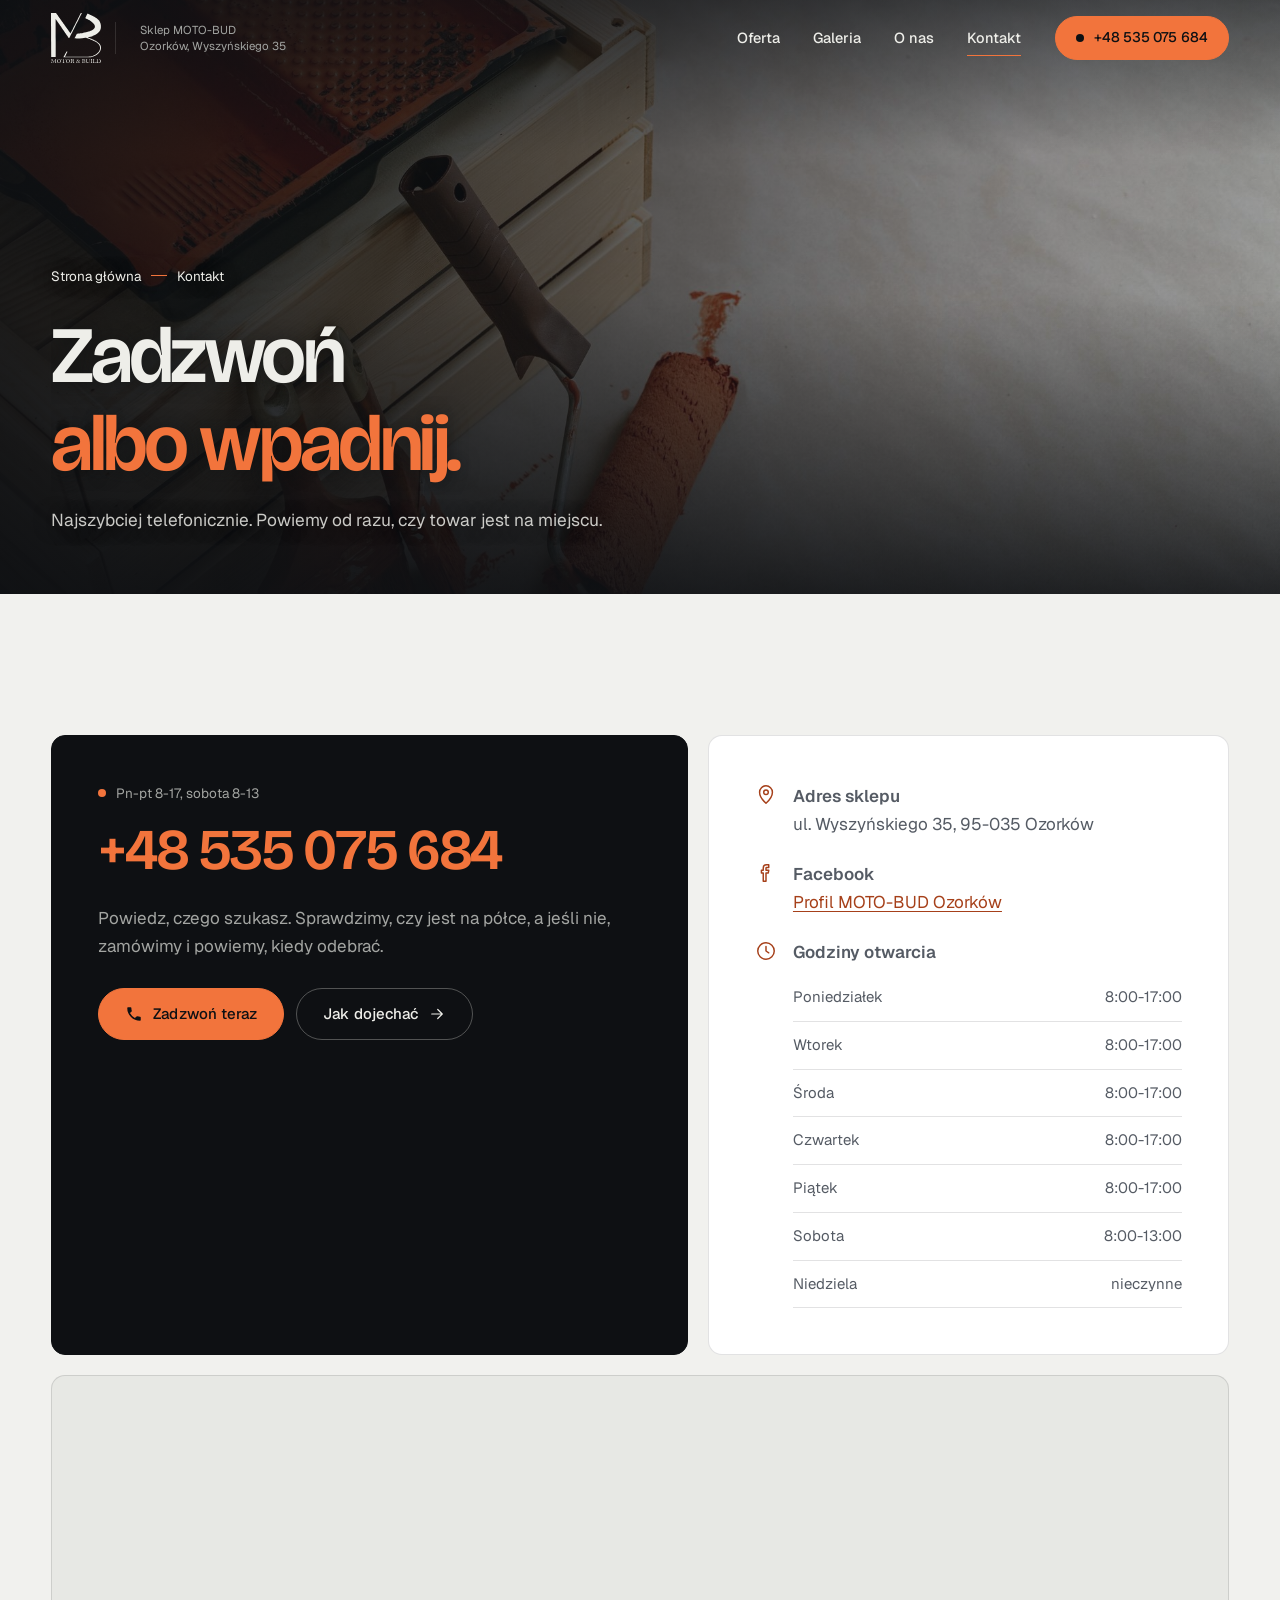
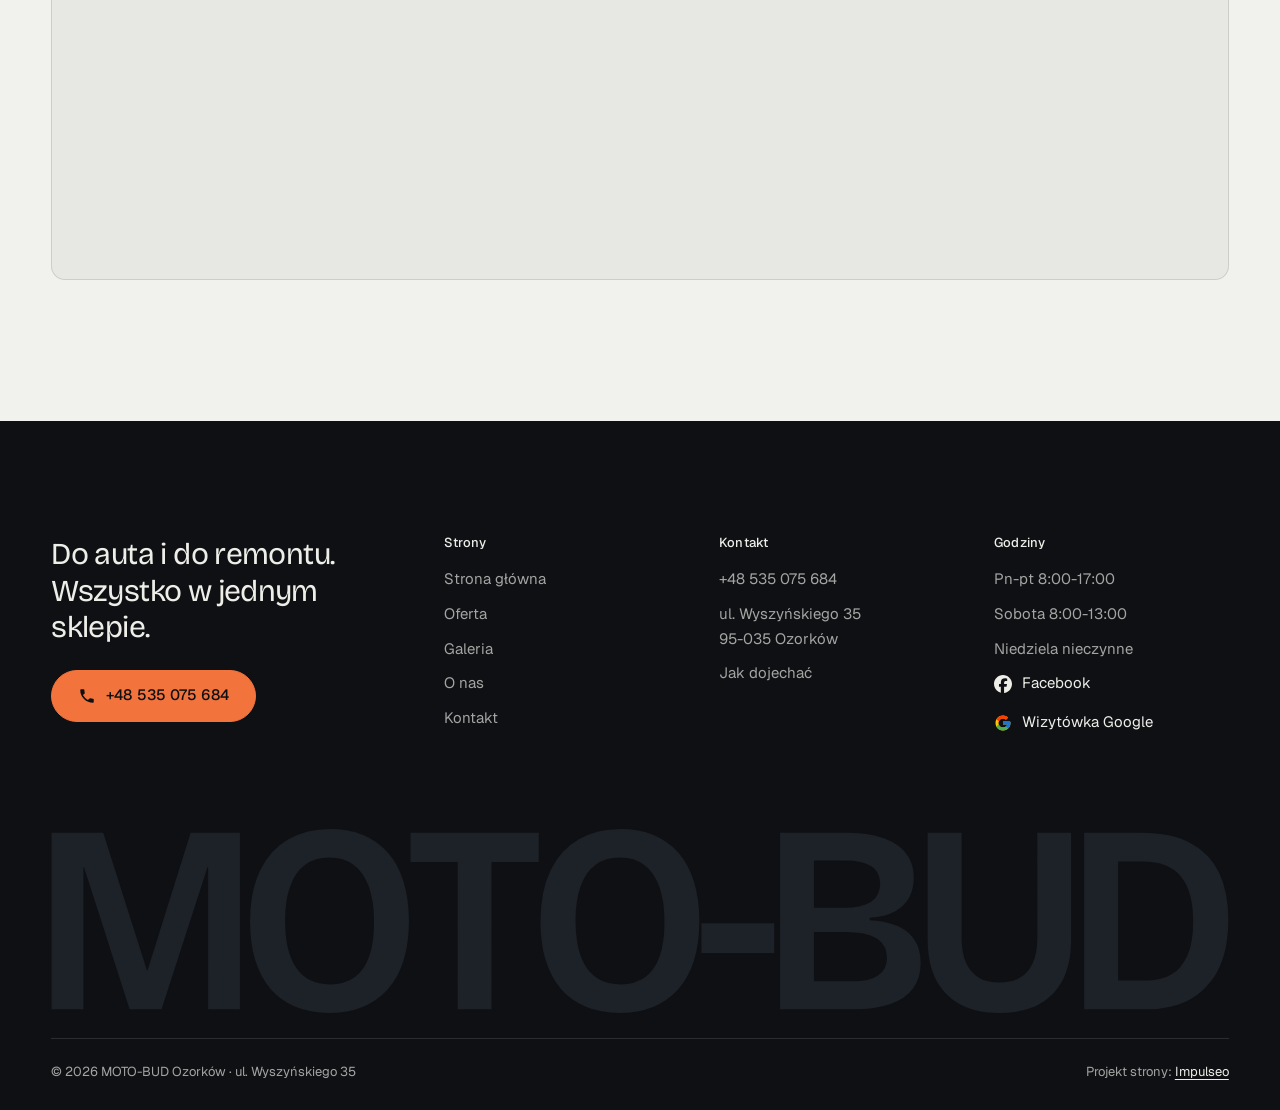
==== commit 6675317d: "[claude-edit][cmt:590cc5f6-6cd2-4924-bad4-33a095bc8fff] nowy projekt na wzór dema ElMac: grafit + po" ====
--- a/kontakt.html
+++ b/kontakt.html
@@ -3,110 +3,132 @@
 <head>
 <meta charset="UTF-8">
 <meta name="viewport" content="width=device-width, initial-scale=1.0">
-<title>Kontakt - MOTO-BUD Ozorków</title>
-<meta name="description" content="Kontakt MOTO-BUD Ozorków - Wyszyńskiego 35, 95-035 Ozorków, Polska">
-<link rel="canonical" href="https://kris20032.github.io/moto-bud-ozorkow/kontakt.html">
+<title>Kontakt - MOTO-BUD Ozorków, ul. Wyszyńskiego 35</title>
+<meta name="description" content="MOTO-BUD Ozorków, ul. Wyszyńskiego 35, 95-035 Ozorków. Telefon +48 535 075 684. Pn-pt 8-17, sob 8-13, niedziela nieczynne.">
+<link rel="canonical" href="https://impulseo-pl.github.io/moto-bud-ozorkow/kontakt.html">
 <meta name="robots" content="noindex, nofollow">
+<meta name="theme-color" content="#0E1013">
 <meta property="og:type" content="website">
 <meta property="og:locale" content="pl_PL">
 <meta property="og:site_name" content="MOTO-BUD Ozorków">
-<meta property="og:title" content="Kontakt - MOTO-BUD Ozorków">
-<meta property="og:description" content="Kontakt MOTO-BUD Ozorków - Wyszyńskiego 35, 95-035 Ozorków, Polska">
-<meta property="og:url" content="https://kris20032.github.io/moto-bud-ozorkow/kontakt.html">
-<meta property="og:image" content="https://kris20032.github.io/moto-bud-ozorkow/img/og.jpg">
+<meta property="og:title" content="Kontakt - MOTO-BUD Ozorków, ul. Wyszyńskiego 35">
+<meta property="og:description" content="MOTO-BUD Ozorków, ul. Wyszyńskiego 35, 95-035 Ozorków. Telefon +48 535 075 684. Pn-pt 8-17, sob 8-13, niedziela nieczynne.">
+<meta property="og:url" content="https://impulseo-pl.github.io/moto-bud-ozorkow/kontakt.html">
+<meta property="og:image" content="https://impulseo-pl.github.io/moto-bud-ozorkow/img/og.jpg">
 <meta property="og:image:width" content="1200">
 <meta property="og:image:height" content="630">
 <meta name="twitter:card" content="summary_large_image">
+<script>(function(){var d=document.documentElement;d.classList.add('js');try{if(!window.matchMedia('(prefers-reduced-motion: reduce)').matches)d.classList.add('anim');}catch(e){}setTimeout(function(){if(!d.classList.contains('anim-ok'))d.classList.remove('anim');},3500);})();</script>
+<link rel="preload" as="image" href="img/ph3.jpg" fetchpriority="high">
 <link rel="preconnect" href="https://fonts.googleapis.com">
 <link rel="preconnect" href="https://fonts.gstatic.com" crossorigin>
-<link href="https://fonts.googleapis.com/css2?family=Space+Grotesk:wght@500;600;700&family=DM+Sans:opsz,wght@9..40,400;9..40,500;9..40,600&display=swap" rel="stylesheet">
-<link rel="stylesheet" href="assets/styles.css?v=71393c05">
+<link href="https://fonts.googleapis.com/css2?family=Bricolage+Grotesque:opsz,wght@12..96,400..700&family=Geist:wght@400..600&display=swap" rel="stylesheet">
+<link rel="stylesheet" href="assets/styles.css?v=20261030b">
+<script src="assets/lenis.min.js?v=1.1.20" defer></script>
+<script src="assets/main.js?v=20261030b" defer></script>
 </head>
 <body>
-
-<header class="nav">
-  <div class="wrap nav-inner">
-    <a class="brand brand-has-logo" href="index.html"><img class="brand-logo" src="img/logo.jpg" alt="MOTO-BUD Ozorków" width="720" height="720" decoding="async"></a>
-    <nav class="nav-links">
-      <a href="oferta.html">Oferta</a>
-      <a href="realizacje.html">Galeria</a>
-      <a href="o-nas.html">O nas</a>
-      <a href="kontakt.html" class="active" aria-current="page">Kontakt</a>
-      <a href="tel:+48535075684" class="btn btn-accent">Zadzwoń +48 535 075 684</a>
-    </nav>
-    <button class="nav-toggle" aria-label="Menu"><span></span><span></span><span></span></button>
+<a class="skip" href="#tresc">Przejdź do treści</a>
+<header class="site-head">
+<div class="head-in">
+  <a class="brand" href="index.html" aria-label="MOTO-BUD Ozorków - strona główna">
+    <span class="znak nav-logo"><svg class="wm" viewBox="0 0 2160 2160" role="img" aria-label="MOTO-BUD - logo Motor &amp; Build"><g transform="translate(0,2160) scale(.1,-.1)"><path pathLength="1" style="--i:0" d="M0 20243 c0 -747 5 -1538 10 -1757 6 -220 14 -1685 20 -3255 15 -4587 21 -5955 26 -5969 2 -7 4 -558 5 -1225 0 -667 4 -1846 9 -2622 5 -775 9 -1725 10 -2109 0 -443 4 -706 11 -717 9 -18 44 -19 967 -19 528 0 963 4 971 9 12 7 12 1095 2 7242 -13 8266 -14 9150 -8 9156 6 6 36 -33 137 -182 49 -71 103 -150 120 -175 17 -25 91 -133 165 -240 74 -107 148 -215 165 -240 103 -149 310 -450 371 -540 21 -30 78 -113 128 -185 49 -71 124 -179 165 -240 42 -60 116 -168 165 -240 49 -71 124 -179 165 -240 42 -60 116 -168 165 -240 49 -71 124 -179 165 -240 42 -60 116 -168 165 -240 49 -71 124 -179 165 -240 78 -114 138 -200 221 -320 26 -38 81 -117 120 -175 39 -58 94 -136 120 -175 96 -138 140 -202 210 -305 40 -58 94 -136 120 -175 83 -120 143 -206 221 -320 41 -60 116 -168 165 -240 49 -71 123 -179 165 -240 41 -60 116 -168 165 -240 49 -71 107 -155 127 -185 21 -30 63 -91 93 -135 102 -147 193 -279 231 -335 20 -30 78 -113 127 -185 49 -71 124 -179 165 -240 42 -60 116 -168 165 -240 49 -71 124 -179 165 -240 42 -60 116 -168 165 -240 49 -71 124 -179 165 -240 42 -60 116 -168 165 -240 50 -71 121 -175 158 -230 37 -55 85 -124 107 -152 l38 -53 133 0 c154 0 142 -7 207 125 25 50 201 401 393 780 517 1026 764 1515 1835 3640 172 341 446 886 610 1210 164 325 429 851 590 1170 161 319 431 855 600 1190 169 336 448 889 620 1230 172 341 404 801 516 1023 l203 402 -227 0 -228 0 -113 -222 c-62 -123 -192 -378 -288 -568 -97 -190 -236 -464 -311 -610 -74 -146 -208 -409 -297 -585 -89 -176 -224 -441 -300 -590 -76 -148 -202 -396 -280 -550 -78 -154 -204 -401 -280 -550 -161 -316 -376 -738 -590 -1160 -84 -165 -217 -426 -295 -580 -135 -265 -214 -420 -582 -1145 -213 -419 -415 -815 -576 -1130 -181 -355 -465 -914 -519 -1022 -25 -49 -48 -88 -53 -88 -5 0 -22 19 -37 43 -16 23 -52 74 -80 112 -65 91 -224 314 -358 505 -115 162 -188 266 -267 377 -125 176 -387 545 -498 703 -37 52 -125 176 -195 275 -70 99 -160 225 -198 280 -39 55 -96 136 -128 180 -31 44 -115 163 -187 265 -72 102 -155 219 -185 260 -29 41 -88 125 -131 185 -186 264 -329 465 -379 535 -29 41 -85 120 -124 175 -38 55 -127 181 -198 280 -154 216 -218 308 -311 440 -39 55 -129 181 -199 280 -70 99 -160 225 -198 280 -39 55 -96 136 -128 180 -260 367 -324 459 -368 520 -28 39 -87 122 -131 185 -44 63 -103 147 -131 185 -28 39 -83 117 -124 175 -41 58 -98 139 -128 180 -29 41 -85 120 -124 175 -99 141 -322 456 -386 545 -29 41 -85 120 -124 175 -38 55 -128 181 -198 280 -70 99 -160 225 -198 280 -39 55 -92 129 -117 165 -25 36 -79 112 -120 170 -40 58 -101 143 -135 190 -92 128 -116 162 -134 192 l-16 28 -1087 0 -1088 0 0 -1357z"/><path pathLength="1" style="--i:1" d="M15746 21325 c-7 -8 -24 -36 -37 -62 -12 -26 -61 -129 -109 -228 -48 -99 -118 -243 -155 -320 -65 -135 -152 -314 -295 -610 -37 -77 -104 -214 -148 -305 -43 -91 -105 -217 -136 -281 -31 -64 -56 -119 -56 -123 0 -4 44 -27 98 -52 130 -61 595 -292 707 -352 206 -110 292 -157 338 -184 26 -15 50 -28 52 -28 2 0 36 -19 77 -43 40 -24 80 -47 88 -51 19 -9 21 -10 236 -139 254 -154 253 -153 524 -334 291 -195 408 -277 567 -400 478 -370 874 -761 1105 -1091 177 -253 277 -468 344 -737 26 -102 26 -401 0 -505 -43 -180 -107 -322 -214 -478 -137 -200 -383 -427 -662 -613 -300 -200 -742 -418 -1162 -575 -77 -28 -119 -44 -155 -59 -87 -33 -407 -139 -588 -194 -127 -39 -293 -87 -325 -95 -26 -7 -70 -19 -205 -56 -44 -13 -96 -26 -115 -30 -31 -7 -108 -26 -300 -75 -68 -17 -161 -39 -260 -60 -41 -9 -102 -23 -135 -30 -95 -22 -287 -63 -425 -90 -47 -9 -114 -23 -150 -30 -71 -15 -175 -34 -315 -60 -49 -9 -124 -22 -165 -30 -156 -28 -533 -91 -720 -120 -58 -9 -145 -22 -195 -30 -49 -8 -142 -21 -205 -30 -63 -9 -158 -22 -210 -30 -234 -33 -436 -60 -675 -90 -71 -9 -182 -22 -245 -30 -63 -8 -161 -20 -218 -26 -67 -7 -109 -17 -122 -28 -10 -9 -62 -101 -116 -206 -53 -104 -127 -248 -164 -320 -37 -71 -107 -206 -155 -300 -48 -93 -118 -228 -155 -300 -149 -288 -232 -449 -320 -620 -50 -99 -96 -184 -101 -189 -5 -6 -9 -18 -9 -27 0 -28 137 -33 875 -34 918 0 1636 29 2455 101 439 38 1000 103 1296 150 127 20 153 18 252 -15 48 -16 195 -63 327 -106 132 -42 292 -95 355 -116 286 -97 442 -151 535 -184 55 -20 132 -47 170 -60 39 -13 95 -34 125 -45 30 -12 66 -25 80 -30 41 -13 209 -75 310 -115 93 -36 125 -48 205 -78 22 -8 75 -29 118 -46 42 -17 110 -44 150 -60 231 -93 708 -299 897 -388 145 -69 516 -254 605 -303 50 -27 108 -59 130 -70 403 -220 810 -493 1103 -742 353 -300 634 -643 794 -968 42 -86 76 -164 88 -200 5 -14 18 -50 30 -80 11 -30 25 -71 29 -90 5 -19 19 -73 31 -120 46 -180 62 -328 62 -595 0 -252 -6 -327 -48 -520 -40 -190 -148 -484 -226 -618 -15 -26 -28 -50 -28 -52 0 -19 -159 -266 -244 -380 -159 -212 -435 -503 -660 -694 -286 -244 -712 -536 -1041 -716 -38 -20 -92 -50 -120 -65 -174 -96 -666 -325 -775 -360 -14 -5 -50 -18 -80 -30 -279 -107 -611 -207 -825 -246 -153 -28 -423 -44 -1060 -61 -555 -15 -1044 -17 -3695 -18 -3012 0 -6325 19 -6344 36 -5 5 -5 13 1 21 6 7 41 72 78 143 63 121 95 183 245 470 32 61 88 169 125 240 37 72 92 177 123 235 30 58 81 156 113 218 88 168 169 322 244 467 120 228 114 210 94 307 -29 135 -114 166 -279 101 -87 -34 -111 -53 -138 -105 -27 -53 -87 -162 -112 -203 -9 -16 -31 -55 -47 -85 -17 -30 -44 -81 -62 -112 -17 -32 -45 -84 -62 -115 -18 -32 -35 -62 -39 -68 -4 -5 -24 -41 -45 -80 -73 -135 -109 -200 -126 -230 -10 -16 -27 -48 -39 -70 -12 -22 -35 -62 -50 -90 -15 -27 -44 -81 -65 -120 -21 -38 -41 -74 -45 -80 -4 -5 -22 -37 -40 -70 -18 -33 -45 -82 -60 -110 -15 -27 -44 -81 -65 -120 -21 -38 -46 -83 -56 -100 -10 -16 -27 -48 -39 -70 -12 -22 -35 -62 -50 -90 -15 -27 -44 -81 -65 -120 -21 -38 -41 -74 -45 -80 -7 -10 -20 -33 -105 -190 -21 -38 -47 -83 -57 -100 -33 -56 -40 -78 -26 -87 7 -4 2605 -8 5774 -8 6225 0 5834 -3 6074 51 52 11 111 24 130 29 157 35 589 171 810 254 19 8 53 21 75 29 324 122 812 343 1065 483 36 20 94 52 130 71 104 57 306 179 428 260 666 438 1123 915 1374 1433 87 179 113 238 153 340 20 52 40 106 46 118 5 13 18 52 29 85 11 34 25 76 30 94 30 89 76 281 94 388 8 50 20 119 27 155 17 89 17 584 0 665 -7 33 -19 101 -27 150 -23 131 -85 336 -144 475 -259 603 -756 1147 -1532 1673 -144 98 -476 302 -608 374 -30 17 -81 44 -112 62 -32 17 -83 45 -113 61 -69 38 -487 247 -580 290 -38 18 -99 46 -135 62 -36 17 -92 43 -125 58 -33 15 -120 53 -194 85 -74 31 -142 60 -150 65 -46 22 -314 133 -456 190 -38 15 -104 41 -145 58 -41 17 -104 42 -140 55 -60 23 -201 78 -292 113 -21 8 -56 21 -78 29 -22 8 -58 22 -80 30 -22 8 -57 21 -77 29 -21 8 -56 21 -78 29 -22 9 -80 30 -130 47 -49 17 -101 36 -115 42 -14 6 -36 14 -50 19 -14 4 -70 24 -125 44 -55 20 -134 47 -175 61 -81 27 -115 49 -89 58 8 3 41 10 74 15 33 6 103 19 155 31 52 11 113 25 135 30 197 42 536 126 745 184 30 9 66 18 80 22 152 39 718 220 860 274 30 12 66 25 80 30 14 4 36 12 50 18 29 11 76 30 175 67 263 101 748 325 980 454 50 28 97 53 105 57 80 38 420 255 600 383 314 222 711 593 924 861 111 140 251 340 296 425 6 11 26 47 45 80 59 101 173 338 195 405 5 14 18 50 30 80 90 236 154 502 192 800 17 140 18 724 0 880 -25 220 -70 474 -117 663 -49 190 -50 196 -120 417 -91 289 -145 426 -249 640 -62 128 -121 237 -142 261 -8 8 -14 18 -14 22 0 3 -21 36 -47 74 -360 527 -872 966 -1706 1461 -103 62 -190 112 -193 112 -2 0 -21 10 -42 23 -20 13 -67 40 -104 60 -38 20 -96 52 -130 71 -149 82 -334 176 -633 325 -382 190 -548 270 -920 441 -33 15 -90 42 -127 59 -38 17 -98 45 -135 62 -38 17 -86 39 -108 49 -123 57 -307 140 -310 140 -2 0 -47 20 -99 45 -53 25 -98 45 -101 45 -2 0 -42 17 -87 39 -46 21 -128 57 -182 81 -54 23 -108 47 -120 52 -88 45 -103 49 -120 33z"/><path pathLength="1" style="--i:2" d="M63 1663 c-8 -22 10 -34 58 -40 88 -11 156 -59 192 -133 22 -45 22 -46 19 -585 -2 -451 -6 -555 -20 -629 -26 -144 -86 -203 -216 -215 -57 -6 -61 -8 -58 -30 1 -14 4 -27 7 -29 2 -2 28 2 57 9 34 8 144 12 310 13 193 1 261 5 270 14 18 18 -6 32 -57 32 -84 0 -156 34 -187 88 -35 62 -41 151 -34 531 3 201 9 448 13 549 8 235 5 234 118 27 133 -245 187 -350 400 -770 100 -198 189 -379 198 -402 12 -30 23 -43 36 -43 18 0 30 19 76 125 7 17 20 46 28 65 9 19 28 62 42 95 32 71 150 309 225 450 29 55 73 138 98 185 24 47 59 112 77 145 97 180 131 244 147 277 20 41 36 55 48 42 5 -5 2 -121 -5 -259 -7 -137 -16 -369 -20 -515 -8 -346 -19 -469 -46 -514 -23 -39 -65 -62 -130 -72 -24 -4 -52 -11 -63 -16 -48 -25 11 -30 346 -30 409 1 368 -1 368 17 0 9 -14 16 -37 20 -52 9 -125 33 -143 48 -8 7 -24 25 -34 41 -17 27 -18 55 -13 535 5 495 17 747 39 805 29 73 82 103 211 121 38 5 48 10 45 23 -3 15 -29 17 -277 17 -233 0 -275 -2 -282 -15 -4 -8 -17 -35 -27 -60 -95 -215 -291 -619 -372 -765 -15 -27 -45 -81 -66 -120 -72 -132 -141 -240 -155 -243 -18 -3 -36 29 -199 353 -71 143 -146 289 -166 325 -101 182 -254 483 -254 499 0 32 -44 39 -303 44 -218 4 -260 2 -264 -10z"/><path pathLength="1" style="--i:3" d="M3335 1680 c-287 -48 -536 -238 -658 -500 -79 -171 -98 -277 -78 -441 26 -222 93 -363 240 -507 87 -86 197 -154 296 -183 39 -12 88 -28 110 -35 48 -16 315 -20 343 -4 9 5 46 16 82 25 231 56 470 267 582 512 118 261 83 575 -90 803 -117 155 -265 260 -438 311 -78 23 -303 34 -389 19z m213 -60 c208 -39 377 -234 452 -520 27 -105 28 -371 1 -480 -47 -189 -126 -339 -229 -431 -149 -134 -348 -158 -538 -67 -183 89 -277 251 -330 573 -52 308 32 612 221 800 113 112 261 156 423 125z"/><path pathLength="1" style="--i:4" d="M4552 1658 c-7 -8 -16 -49 -22 -91 -5 -41 -14 -104 -20 -139 -5 -35 -10 -87 -10 -115 0 -50 1 -53 25 -53 16 0 28 7 31 18 24 77 127 199 210 248 75 44 167 64 320 71 187 8 179 16 190 -183 5 -82 9 -376 9 -654 0 -502 0 -505 -22 -552 -42 -87 -128 -138 -233 -138 -27 0 -43 -5 -47 -15 -3 -9 -3 -19 0 -22 4 -3 200 -6 437 -6 319 0 434 3 443 12 18 18 -9 31 -63 31 -61 0 -142 23 -181 51 -80 57 -94 191 -94 899 0 283 4 528 8 544 l8 29 167 -6 c285 -10 356 -43 496 -229 31 -42 65 -79 74 -83 22 -8 45 24 37 53 -3 13 -10 84 -15 157 -6 73 -15 146 -20 161 l-11 27 -167 -9 c-215 -12 -1032 -12 -1317 0 -191 8 -222 7 -233 -6z"/><path pathLength="1" style="--i:5" d="M7190 1680 c-174 -28 -340 -117 -475 -254 -120 -122 -199 -262 -246 -436 -28 -102 -13 -309 33 -445 81 -244 300 -453 538 -510 36 -9 74 -21 85 -26 12 -6 82 -8 170 -6 167 4 242 20 373 82 211 99 399 311 475 535 62 181 55 387 -20 562 -34 81 -56 116 -131 209 -98 124 -222 210 -376 260 -79 26 -109 30 -231 34 -77 2 -165 0 -195 -5z m288 -76 c131 -49 229 -147 315 -314 121 -233 128 -569 19 -835 -35 -85 -112 -202 -169 -256 -96 -92 -189 -129 -323 -129 -172 0 -325 80 -418 220 -115 172 -183 545 -138 756 44 204 114 343 229 455 69 67 140 104 237 123 50 9 202 -3 248 -20z"/><path pathLength="1" style="--i:6" d="M8815 1680 c-170 -4 -332 -8 -358 -9 -44 -1 -48 -3 -45 -23 3 -20 11 -24 62 -30 74 -10 115 -33 143 -85 20 -36 24 -62 33 -234 12 -248 12 -918 -1 -1029 -15 -137 -64 -189 -181 -198 -58 -4 -91 -23 -67 -38 14 -8 737 -9 746 -1 15 16 -9 37 -42 37 -71 0 -124 20 -159 62 -29 34 -35 50 -45 126 -6 49 -11 192 -11 319 0 197 2 234 16 247 23 23 261 23 330 -1 153 -51 205 -138 258 -428 43 -233 61 -289 110 -334 24 -23 36 -25 197 -33 95 -5 202 -8 238 -6 58 3 66 5 66 23 0 17 -9 21 -56 26 -148 16 -229 108 -278 314 -33 136 -51 195 -74 245 -31 66 -114 143 -202 186 -41 20 -75 41 -75 45 0 5 28 17 63 28 173 56 228 89 293 176 55 73 69 120 68 220 -1 110 -21 159 -99 243 -134 145 -275 168 -930 152z m464 -51 c104 -18 168 -56 224 -131 56 -74 67 -110 67 -208 0 -76 -4 -98 -27 -146 -35 -74 -107 -145 -185 -182 -78 -36 -256 -65 -378 -60 l-85 3 -3 170 c-4 203 7 507 18 526 19 29 255 47 369 28z"/><path pathLength="1" style="--i:7" d="M11380 1631 c-110 -35 -195 -112 -226 -203 -22 -68 -16 -168 16 -233 29 -60 120 -185 161 -219 16 -14 29 -31 29 -38 0 -7 -42 -40 -92 -73 -101 -66 -265 -219 -292 -275 -61 -121 -72 -235 -34 -337 37 -96 160 -207 256 -228 17 -3 34 -11 37 -16 8 -12 252 -12 260 1 3 5 25 15 48 21 90 24 208 92 324 186 l57 46 18 -24 c9 -13 41 -58 70 -99 29 -41 69 -84 88 -97 19 -12 40 -27 47 -33 7 -5 49 -10 94 -10 62 0 94 5 128 21 177 80 258 145 206 166 -9 3 -23 -1 -33 -10 -40 -35 -102 -57 -160 -57 -50 0 -65 5 -104 33 -25 17 -57 46 -71 62 -33 40 -127 197 -127 212 0 7 15 34 33 60 43 65 47 72 114 201 69 135 69 135 110 193 56 81 134 129 208 129 38 0 62 22 43 38 -18 15 -584 16 -593 1 -12 -18 9 -30 73 -39 73 -10 84 -16 117 -60 43 -58 31 -137 -41 -285 -19 -38 -40 -79 -47 -90 -34 -57 -49 -75 -58 -69 -5 3 -30 38 -56 77 -86 133 -187 247 -361 403 l-43 39 78 81 c43 44 92 105 108 135 27 48 30 63 30 140 0 77 -3 90 -28 128 -76 115 -244 168 -387 122z m178 -67 c54 -27 99 -76 121 -131 20 -50 10 -140 -22 -204 -33 -65 -109 -149 -135 -149 -23 0 -154 129 -186 185 -41 69 -52 124 -36 180 17 59 52 102 105 126 55 25 92 24 153 -7z m-75 -733 c29 -27 69 -64 91 -82 70 -61 177 -192 247 -303 38 -60 69 -115 69 -121 0 -6 -28 -34 -62 -62 -214 -172 -423 -190 -575 -51 -83 78 -118 157 -118 273 0 118 35 194 132 286 59 57 131 109 150 109 8 0 38 -22 66 -49z"/><path pathLength="1" style="--i:8" d="M13965 1679 c-104 -4 -255 -6 -334 -4 -154 5 -179 -1 -160 -36 6 -12 21 -19 40 -19 44 0 98 -29 119 -62 10 -16 25 -75 35 -131 15 -91 17 -156 12 -592 -5 -485 -14 -624 -46 -682 -21 -39 -59 -63 -126 -78 -101 -23 -100 -22 -84 -41 12 -15 39 -16 254 -9 156 4 307 3 430 -5 165 -10 204 -10 295 4 58 9 125 23 148 31 150 53 289 213 311 357 31 219 -105 381 -397 474 -29 9 -51 21 -49 27 1 5 21 15 43 22 109 33 231 118 278 195 64 102 64 259 0 360 -48 77 -128 130 -255 170 -81 24 -257 31 -514 19z m377 -82 c65 -30 132 -86 155 -131 85 -163 36 -378 -104 -462 -93 -55 -251 -94 -384 -94 -95 0 -89 -24 -89 345 0 360 -2 349 68 360 20 4 44 8 52 10 8 2 67 2 130 1 99 -3 123 -7 172 -29z m-81 -751 c231 -37 339 -159 339 -378 0 -123 -29 -202 -107 -288 -82 -91 -167 -116 -366 -107 -153 7 -192 18 -214 60 -14 29 -15 66 -10 354 4 194 10 330 17 342 6 12 23 21 43 24 75 9 218 6 298 -7z"/><path pathLength="1" style="--i:9" d="M15027 1653 c-19 -18 -3 -31 49 -37 125 -14 161 -62 190 -246 4 -25 8 -245 9 -490 2 -464 5 -511 49 -611 39 -92 161 -185 291 -222 28 -8 70 -20 95 -28 55 -15 407 -24 423 -10 7 5 30 12 52 16 190 32 361 154 412 292 44 119 72 397 73 713 1 219 14 400 33 454 8 22 28 54 46 71 27 28 50 39 141 65 14 3 25 13 25 21 0 12 -49 14 -300 16 -169 2 -306 -1 -314 -6 -25 -16 6 -41 53 -42 55 -1 100 -18 136 -53 78 -73 95 -170 94 -531 -2 -404 -23 -603 -76 -707 -55 -107 -163 -177 -310 -203 -255 -45 -482 16 -588 159 -52 71 -67 121 -81 271 -16 178 -16 684 0 805 26 192 62 236 219 266 24 4 32 11 30 22 -3 15 -38 17 -374 20 -204 1 -373 -1 -377 -5z"/><path pathLength="1" style="--i:10" d="M17136 1663 c-7 -18 21 -43 49 -43 34 0 87 -27 107 -55 45 -61 49 -111 55 -675 3 -304 1 -582 -5 -643 -11 -132 -26 -153 -119 -172 -47 -9 -58 -15 -58 -31 0 -18 11 -19 320 -19 176 0 326 2 333 4 22 6 12 31 -15 37 -118 26 -142 39 -172 88 -32 52 -46 292 -46 771 0 473 8 574 52 626 33 38 93 69 136 69 42 0 66 23 48 44 -17 20 -678 19 -685 -1z"/><path pathLength="1" style="--i:11" d="M18064 1665 c-9 -23 20 -45 60 -45 67 -1 150 -58 186 -130 30 -60 40 -210 40 -597 0 -409 -12 -645 -36 -701 -33 -81 -117 -132 -215 -132 -48 0 -59 -17 -28 -43 26 -21 35 -21 249 3 113 12 679 12 957 0 123 -5 229 -7 237 -4 25 10 39 64 76 304 5 30 13 79 19 109 18 88 15 111 -13 111 -20 0 -30 -10 -50 -52 -33 -71 -145 -208 -218 -269 -115 -96 -200 -125 -390 -135 -184 -9 -239 -1 -285 39 -63 56 -66 72 -71 372 -2 149 1 431 6 627 l9 357 26 40 c33 50 110 89 195 97 67 7 76 12 62 34 -7 11 -69 14 -327 15 -175 2 -355 6 -400 10 -74 7 -83 6 -89 -10z"/><path pathLength="1" style="--i:12" d="M19780 1668 c0 -22 19 -35 65 -43 99 -18 127 -53 151 -182 15 -85 16 -136 11 -393 -14 -631 -33 -847 -78 -911 -26 -37 -92 -65 -171 -73 -71 -8 -90 -19 -67 -41 11 -10 63 -11 254 -4 180 7 263 6 330 -3 142 -20 562 -16 650 6 127 31 183 53 265 104 179 113 313 293 361 490 24 97 26 306 4 402 -53 228 -204 419 -420 528 -185 94 -392 125 -785 120 -124 -2 -303 1 -397 6 -152 8 -173 7 -173 -6z m883 -69 c143 -22 259 -72 350 -149 98 -85 189 -232 239 -386 20 -61 22 -89 22 -239 -1 -173 -6 -204 -56 -335 -54 -144 -198 -309 -321 -369 -107 -51 -174 -63 -337 -59 -121 3 -153 7 -190 24 -55 25 -110 81 -129 132 -20 52 -25 336 -12 624 26 558 34 704 42 726 5 12 19 27 31 32 32 13 275 12 361 -1z"/></g></svg></span>
+    <span class="brand-sub">Sklep MOTO-BUD<br>Ozorków, Wyszyńskiego 35</span>
+  </a>
+  <nav class="nav-links" aria-label="Menu główne">
+    <a class="nl" href="oferta.html">Oferta</a><a class="nl" href="realizacje.html">Galeria</a><a class="nl" href="o-nas.html">O&nbsp;nas</a><a class="nl" href="kontakt.html" aria-current="page">Kontakt</a>
+    <a class="btn btn-copper nav-cta" href="tel:+48535075684"><span class="live" aria-hidden="true"></span>+48 535 075 684</a>
+  </nav>
+  <button class="burger" type="button" aria-label="Otwórz menu" aria-expanded="false" aria-controls="mnav"><span></span><span></span></button>
+</div>
+</header>
+<div class="mnav" id="mnav">
+  <div class="mnav-in">
+    <a class="ml" href="index.html">Strona główna</a><a class="ml" href="oferta.html">Oferta</a><a class="ml" href="realizacje.html">Galeria</a><a class="ml" href="o-nas.html">O&nbsp;nas</a><a class="ml" href="kontakt.html" aria-current="page">Kontakt</a>
+    <div class="mnav-foot">
+      <span>Sklep czynny pn-pt 8-17, w&nbsp;sobotę 8-13</span>
+      <a class="btn btn-copper" href="tel:+48535075684"><svg class="ico" width="16" height="16" viewBox="0 0 24 24" fill="none" aria-hidden="true"><path d="M6.6 10.8a15.5 15.5 0 0 0 6.6 6.6l2.2-2.2a1 1 0 0 1 1-.24 11.4 11.4 0 0 0 3.6.58 1 1 0 0 1 1 1V20a1 1 0 0 1-1 1A17 17 0 0 1 3 4a1 1 0 0 1 1-1h3.5a1 1 0 0 1 1 1c0 1.25.2 2.46.58 3.6a1 1 0 0 1-.25 1l-2.23 2.2Z" fill="currentColor"/></svg>+48 535 075 684</a>
+    </div>
   </div>
-</header>
-
-<main>
+</div>
+<main id="tresc">
 <section class="pagehead">
-  <img src="img/ph3.jpg" alt="MOTO-BUD Ozorków - Zapytaj o towar" width="1880" height="1253" decoding="async">
-  <div class="wrap">
-    <span class="eyebrow">Kontakt</span>
-    <h1>Zapytaj o towar</h1>
-    <p>Odpowiemy na pytania o towar i jego dostępność.</p>
+  <div class="pagehead-media"><img src="img/ph3.jpg" alt="Kuweta i wałek malarski z pomarańczową farbą" width="1880" height="1253" decoding="async" fetchpriority="high"></div>
+  <div class="ph-in">
+    <p class="crumb up" style="--d:0"><a href="index.html">Strona główna</a><span class="sl" aria-hidden="true"></span>Kontakt</p>
+    <h1><span class="ln"><span class="ln-i" style="--k:0">Zadzwoń</span></span><span class="ln"><span class="ln-i" style="--k:1"><em>albo wpadnij.</em></span></span></h1>
+    <p class="ph-lead up" style="--d:300">Najszybciej telefonicznie. Powiemy od razu, czy towar jest na miejscu.</p>
   </div>
 </section>
-<section>
-  <div class="wrap contact-grid">
-    <div class="reveal">
-      <span class="eyebrow">Dane kontaktowe</span>
-      <h2 style="margin:var(--space-4) 0 var(--space-6)">MOTO-BUD Ozorków</h2>
-      <div class="info-list">
-        <div class="info-row"><div class="ic"><svg class="ico-tel" width="16" height="16" viewBox="0 0 24 24" fill="none" aria-hidden="true"><path d="M6.6 10.8a15.5 15.5 0 0 0 6.6 6.6l2.2-2.2a1 1 0 0 1 1-.24 11.4 11.4 0 0 0 3.6.58 1 1 0 0 1 1 1V20a1 1 0 0 1-1 1A17 17 0 0 1 3 4a1 1 0 0 1 1-1h3.5a1 1 0 0 1 1 1c0 1.25.2 2.46.58 3.6a1 1 0 0 1-.25 1l-2.23 2.2Z" fill="currentColor"/></svg></div><div><div class="lbl">Telefon</div><a class="val" href="tel:+48535075684">+48 535 075 684</a></div></div>
-        <div class="info-row"><div class="ic"><svg class="ico-pin" width="16" height="16" viewBox="0 0 24 24" fill="none" aria-hidden="true"><path d="M12 21s7-6.1 7-11.5A7 7 0 0 0 5 9.5C5 14.9 12 21 12 21Z" stroke="currentColor" stroke-width="1.6" fill="none"/><circle cx="12" cy="9.5" r="2.4" fill="currentColor"/></svg></div><div><div class="lbl">Adres</div><div class="val">Wyszyńskiego 35, 95-035 Ozorków, Polska</div></div></div>
+
+<section class="sec">
+  <div class="wrap">
+    <div class="k-grid">
+      <div class="k-card dark rv">
+        <span class="lbl"><span class="live" aria-hidden="true"></span>Pn-pt 8-17, sobota 8-13</span>
+        <a class="k-phone" href="tel:+48535075684">+48 535 075 684</a>
+        <p>Powiedz, czego szukasz. Sprawdzimy, czy jest na półce, a&nbsp;jeśli nie, zamówimy i&nbsp;powiemy, kiedy odebrać.</p>
+        <div class="cta-row" style="margin-top:28px">
+          <a class="btn btn-copper" href="tel:+48535075684"><svg class="ico" width="16" height="16" viewBox="0 0 24 24" fill="none" aria-hidden="true"><path d="M6.6 10.8a15.5 15.5 0 0 0 6.6 6.6l2.2-2.2a1 1 0 0 1 1-.24 11.4 11.4 0 0 0 3.6.58 1 1 0 0 1 1 1V20a1 1 0 0 1-1 1A17 17 0 0 1 3 4a1 1 0 0 1 1-1h3.5a1 1 0 0 1 1 1c0 1.25.2 2.46.58 3.6a1 1 0 0 1-.25 1l-2.23 2.2Z" fill="currentColor"/></svg>Zadzwoń teraz</a>
+          <a class="btn btn-ghost" href="https://maps.google.com/?cid=6920480624333375373" target="_blank" rel="noopener">Jak dojechać<svg class="ico arr" width="18" height="18" viewBox="0 0 24 24" fill="none" stroke="currentColor" stroke-width="1.6" stroke-linecap="round" stroke-linejoin="round" aria-hidden="true"><path d="M5 12h14M13 6l6 6-6 6"/></svg></a>
+        </div>
+      </div>
+      <div class="k-card rv" style="--d:120">
+        <ul class="k-list">
+          <li><svg class="ico" width="22" height="22" viewBox="0 0 24 24" fill="none" stroke="currentColor" stroke-width="1.6" stroke-linecap="round" stroke-linejoin="round" aria-hidden="true"><path d="M12 21s7-6.2 7-12a7 7 0 0 0-14 0c0 5.8 7 12 7 12z"/><circle cx="12" cy="9" r="2.5"/></svg><span><b>Adres sklepu</b>ul.&nbsp;Wyszyńskiego 35, 95-035 Ozorków</span></li>
+          <li><svg class="ico" width="22" height="22" viewBox="0 0 24 24" fill="none" stroke="currentColor" stroke-width="1.6" stroke-linecap="round" stroke-linejoin="round" aria-hidden="true"><path d="M15 3h-2.5A3.5 3.5 0 0 0 9 6.5V9H7v3h2v9h3v-9h2.5l.5-3h-3V6.8c0-.5.4-.8.8-.8H15z"/></svg><span><b>Facebook</b><a class="u" href="https://www.facebook.com/p/Moto-Bud-Ozork%C3%B3w-100063483253177/?locale=pl_PL" target="_blank" rel="noopener">Profil MOTO-BUD Ozorków</a></span></li>
+          <li><svg class="ico" width="22" height="22" viewBox="0 0 24 24" fill="none" stroke="currentColor" stroke-width="1.6" stroke-linecap="round" stroke-linejoin="round" aria-hidden="true"><circle cx="12" cy="12" r="9"/><path d="M12 7v5l3 2"/></svg><span><b>Godziny otwarcia</b>
+            <ul class="hours"><li><span>Poniedziałek</span><span>8:00-17:00</span></li><li><span>Wtorek</span><span>8:00-17:00</span></li><li><span>Środa</span><span>8:00-17:00</span></li><li><span>Czwartek</span><span>8:00-17:00</span></li><li><span>Piątek</span><span>8:00-17:00</span></li><li><span>Sobota</span><span>8:00-13:00</span></li><li><span>Niedziela</span><span>nieczynne</span></li></ul></span></li>
+        </ul>
       </div>
     </div>
-    <div class="reveal">
-      <div class="form">
-        <h3 style="margin-bottom:var(--space-4)">Najszybciej telefonicznie</h3>
-        <p class="muted" style="margin-bottom:var(--space-5)">Powiedz, czego szukasz - sprawdzimy, czy jest na miejscu, albo zamówimy.</p>
-        <a href="tel:+48535075684" class="btn btn-accent" style="justify-content:center">Zadzwoń: +48 535 075 684 <span class="arr">→</span></a>
-      </div>
+    <div class="map map-lg rv">
+      <iframe title="Mapa dojazdu - MOTO-BUD, ul. Wyszyńskiego 35, Ozorków" src="https://maps.google.com/maps?q=51.961022,19.2956529&z=16&output=embed" loading="lazy" referrerpolicy="no-referrer-when-downgrade"></iframe>
     </div>
   </div>
 </section>
-<section style="padding-top:0">
-  <div class="wrap reveal">
-    <iframe class="map" title="MOTO-BUD Ozorków - Ozorków" src="https://maps.google.com/maps?q=51.961022%2C19.2956529&z=15&output=embed" loading="lazy" referrerpolicy="no-referrer-when-downgrade"></iframe>
-  </div>
-</section>
 </main>
-
-<footer>
+<footer class="site-foot">
   <div class="wrap">
-    <div class="foot-grid">
-      <div class="foot-brand">
-        <div class="name">MOTO-BUD Ozorków</div>
-        <p>Sklep przy ul. Wyszyńskiego 35 w Ozorkowie. Lakiery samochodowe z mieszalnika, spraye, akumulatory, klucze, narzędzia malarskie i chemia budowlana.</p>
+    <div class="foot-top">
+      <div>
+        <p class="foot-claim">Do auta i&nbsp;do remontu. Wszystko w&nbsp;jednym sklepie.</p>
+        <a class="btn btn-copper" href="tel:+48535075684"><svg class="ico" width="16" height="16" viewBox="0 0 24 24" fill="none" aria-hidden="true"><path d="M6.6 10.8a15.5 15.5 0 0 0 6.6 6.6l2.2-2.2a1 1 0 0 1 1-.24 11.4 11.4 0 0 0 3.6.58 1 1 0 0 1 1 1V20a1 1 0 0 1-1 1A17 17 0 0 1 3 4a1 1 0 0 1 1-1h3.5a1 1 0 0 1 1 1c0 1.25.2 2.46.58 3.6a1 1 0 0 1-.25 1l-2.23 2.2Z" fill="currentColor"/></svg>+48 535 075 684</a>
       </div>
-      <div class="foot-col">
-        <h4>Nawigacja</h4>
-        <a href="oferta.html">Oferta</a>
-        <a href="realizacje.html">Galeria</a>
-        <a href="o-nas.html">O nas</a>
-        <a href="kontakt.html">Kontakt</a>
+      <div>
+        <h4>Strony</h4>
+        <ul><li><a href="index.html">Strona główna</a></li><li><a href="oferta.html">Oferta</a></li><li><a href="realizacje.html">Galeria</a></li><li><a href="o-nas.html">O&nbsp;nas</a></li><li><a href="kontakt.html">Kontakt</a></li></ul>
       </div>
-      <div class="foot-col">
+      <div>
         <h4>Kontakt</h4>
-        <a href="tel:+48535075684">+48 535 075 684</a>
-        <p>Wyszyńskiego 35, 95-035 Ozorków, Polska</p>
-        <a href="https://maps.google.com/?cid=6920480624333375373&g_mp=Cidnb29nbGUubWFwcy5wbGFjZXMudjEuUGxhY2VzLlNlYXJjaFRleHQQAhgEIAA" target="_blank" rel="noopener">Jak dojechać →</a>
-      <div class="foot-soc">
-        <a class="soc" href="https://www.facebook.com/p/Moto-Bud-Ozork%C3%B3w-100063483253177/?locale=pl_PL" target="_blank" rel="noopener" aria-label="Facebook - MOTO-BUD Ozorków"><svg viewBox="0 0 24 24" aria-hidden="true" focusable="false"><path d="M9.101 23.691v-7.98H6.627v-3.667h2.474v-1.58c0-4.085 1.848-5.978 5.858-5.978.401 0 .955.042 1.468.103a8.68 8.68 0 0 1 1.141.195v3.325a8.623 8.623 0 0 0-.653-.036 26.805 26.805 0 0 0-.733-.009c-.707 0-1.259.096-1.675.309a1.686 1.686 0 0 0-.679.622c-.258.42-.374.995-.374 1.752v1.297h3.919l-.386 2.103-.287 1.564h-3.246v8.245C19.396 23.238 24 18.179 24 12.044c0-6.627-5.373-12-12-12s-12 5.373-12 12c0 5.628 3.874 10.35 9.101 11.647Z" fill="currentColor"/></svg></a>
-        <a class="soc" href="https://maps.google.com/?cid=6920480624333375373&g_mp=Cidnb29nbGUubWFwcy5wbGFjZXMudjEuUGxhY2VzLlNlYXJjaFRleHQQAhgEIAA" target="_blank" rel="noopener" aria-label="Google - MOTO-BUD Ozorków"><svg viewBox="0 0 24 24" aria-hidden="true" focusable="false"><path d="M12.48 10.92v3.28h7.84c-.24 1.84-.853 3.187-1.787 4.133-1.147 1.147-2.933 2.4-6.053 2.4-4.827 0-8.6-3.893-8.6-8.72s3.773-8.72 8.6-8.72c2.6 0 4.507 1.027 5.907 2.347l2.307-2.307C18.747 1.44 16.133 0 12.48 0 5.867 0 .307 5.387.307 12s5.56 12 12.173 12c3.573 0 6.267-1.173 8.373-3.36 2.16-2.16 2.84-5.213 2.84-7.667 0-.76-.053-1.467-.173-2.053H12.48z" fill="currentColor"/></svg></a>
+        <ul>
+          <li><a href="tel:+48535075684">+48 535 075 684</a></li>
+          <li>ul.&nbsp;Wyszyńskiego 35<br>95-035 Ozorków</li>
+          <li><a href="https://maps.google.com/?cid=6920480624333375373" target="_blank" rel="noopener">Jak dojechać</a></li>
+        </ul>
       </div>
+      <div>
+        <h4>Godziny</h4>
+        <ul>
+          <li>Pn-pt 8:00-17:00</li>
+          <li>Sobota 8:00-13:00</li>
+          <li>Niedziela nieczynne</li>
+          <li><a class="soc" href="https://www.facebook.com/p/Moto-Bud-Ozork%C3%B3w-100063483253177/?locale=pl_PL" target="_blank" rel="noopener" aria-label="MOTO-BUD Ozorków na Facebooku"><svg viewBox="0 0 24 24" width="18" height="18" aria-hidden="true" focusable="false"><path d="M9.101 23.691v-7.98H6.627v-3.667h2.474v-1.58c0-4.085 1.848-5.978 5.858-5.978.401 0 .955.042 1.468.103a8.68 8.68 0 0 1 1.141.195v3.325a8.623 8.623 0 0 0-.653-.036 26.805 26.805 0 0 0-.733-.009c-.707 0-1.259.096-1.675.309a1.686 1.686 0 0 0-.679.622c-.258.42-.374.995-.374 1.752v1.297h3.919l-.386 2.103-.287 1.564h-3.246v8.245C19.396 23.238 24 18.179 24 12.044c0-6.627-5.373-12-12-12s-12 5.373-12 12c0 5.628 3.874 10.35 9.101 11.647Z" fill="currentColor"/></svg>Facebook</a></li>
+          <li><a class="soc" href="https://maps.google.com/?cid=6920480624333375373" target="_blank" rel="noopener" aria-label="Wizytówka MOTO-BUD Ozorków w Google"><svg class="g-logo" viewBox="0 0 48 48" aria-hidden="true"><path fill="#FFC107" d="M43.6 20.5H42V20H24v8h11.3C33.7 32.7 29.2 36 24 36c-6.6 0-12-5.4-12-12s5.4-12 12-12c3.1 0 5.8 1.2 7.9 3.1l5.7-5.7C34 6.1 29.3 4 24 4 12.9 4 4 12.9 4 24s8.9 20 20 20 20-8.9 20-20c0-1.3-.1-2.4-.4-3.5z"/><path fill="#FF3D00" d="m6.3 14.7 6.6 4.8C14.7 15.1 19 12 24 12c3.1 0 5.8 1.2 7.9 3.1l5.7-5.7C34 6.1 29.3 4 24 4 16.3 4 9.7 8.3 6.3 14.7z"/><path fill="#4CAF50" d="M24 44c5.2 0 9.9-2 13.4-5.2l-6.2-5.2A11.9 11.9 0 0 1 24 36c-5.2 0-9.6-3.3-11.3-7.9l-6.5 5C9.5 39.6 16.2 44 24 44z"/><path fill="#1976D2" d="M43.6 20.5H42V20H24v8h11.3a12 12 0 0 1-4.1 5.6l6.2 5.2C37 39.2 44 34 44 24c0-1.3-.1-2.4-.4-3.5z"/></svg>Wizytówka Google</a></li>
+        </ul>
       </div>
     </div>
-    <div class="foot-bot">
-      <span>© 2026 MOTO-BUD Ozorków</span>
+    <div class="foot-mark" aria-hidden="true"><svg class="wm-foot" viewBox="44 -674 4403 691" aria-hidden="true" focusable="false"><path d="M46 0V-660H239.3L402.7 -145H404.7L566 -660H750.3V0H631.3V-532H629.3L457.3 0H337.7L167 -532.3H165V0ZM1083.3 14Q1012.7 14 957.7 -9Q902.7 -32 864.8 -75.8Q827 -119.7 807.5 -183Q788 -246.3 788 -326.7Q788 -443.3 826 -520.2Q864 -597 931.8 -635.3Q999.7 -673.7 1088 -673.7Q1156.3 -673.7 1210.7 -651.5Q1265 -629.3 1303.3 -585.7Q1341.7 -542 1362 -477.3Q1382.3 -412.7 1382.3 -328.7Q1382.3 -246.7 1362.2 -182.7Q1342 -118.7 1303.2 -75Q1264.3 -31.3 1208.8 -8.7Q1153.3 14 1083.3 14ZM1086.7 -93Q1142.7 -93 1179.3 -119.5Q1216 -146 1233.8 -197.8Q1251.7 -249.7 1251.7 -325.7Q1251.7 -404.3 1232.5 -457.8Q1213.3 -511.3 1176.3 -539.3Q1139.3 -567.3 1084.7 -567.3Q1031.3 -567.3 994.3 -540.2Q957.3 -513 938.3 -460.3Q919.3 -407.7 919.3 -331.3Q919.3 -272.7 930 -227.8Q940.7 -183 961.8 -153Q983 -123 1014.2 -108Q1045.3 -93 1086.7 -93ZM1564.3 0V-660H1691.3V0ZM1388 -550.3V-660H1867.7V-550.3ZM2169.3 14Q2098.7 14 2043.7 -9Q1988.7 -32 1950.8 -75.8Q1913 -119.7 1893.5 -183Q1874 -246.3 1874 -326.7Q1874 -443.3 1912 -520.2Q1950 -597 2017.8 -635.3Q2085.7 -673.7 2174 -673.7Q2242.3 -673.7 2296.7 -651.5Q2351 -629.3 2389.3 -585.7Q2427.7 -542 2448 -477.3Q2468.3 -412.7 2468.3 -328.7Q2468.3 -246.7 2448.2 -182.7Q2428 -118.7 2389.2 -75Q2350.3 -31.3 2294.8 -8.7Q2239.3 14 2169.3 14ZM2172.7 -93Q2228.7 -93 2265.3 -119.5Q2302 -146 2319.8 -197.8Q2337.7 -249.7 2337.7 -325.7Q2337.7 -404.3 2318.5 -457.8Q2299.3 -511.3 2262.3 -539.3Q2225.3 -567.3 2170.7 -567.3Q2117.3 -567.3 2080.3 -540.2Q2043.3 -513 2024.3 -460.3Q2005.3 -407.7 2005.3 -331.3Q2005.3 -272.7 2016 -227.8Q2026.7 -183 2047.8 -153Q2069 -123 2100.2 -108Q2131.3 -93 2172.7 -93ZM2476 -210V-322H2748.3V-210ZM2770 0V-660H3019Q3080 -660 3126.5 -648.8Q3173 -637.7 3205 -616.2Q3237 -594.7 3253.5 -563.3Q3270 -532 3270 -490.7Q3270 -452 3253.7 -419.5Q3237.3 -387 3201 -366.7Q3164.7 -346.3 3105.3 -341.7V-333Q3203.7 -327.3 3249.8 -286.2Q3296 -245 3296 -173.7Q3296 -116.3 3267.3 -78Q3238.7 -39.7 3183.2 -19.8Q3127.7 0 3044.7 0ZM2896.7 -104.3H3040Q3103.7 -104.3 3136.7 -126.5Q3169.7 -148.7 3169.7 -192Q3169.7 -241.3 3130.3 -265.2Q3091 -289 3012.3 -289H2896.7ZM2896.7 -379.3H3010.3Q3077 -379.3 3110.7 -402.2Q3144.3 -425 3144.3 -469.7Q3144.3 -513.7 3111.5 -535Q3078.7 -556.3 3011.3 -556.3H2896.7ZM3590 14.3Q3536.7 14.3 3493.7 2Q3450.7 -10.3 3418.7 -33.5Q3386.7 -56.7 3365.2 -89.5Q3343.7 -122.3 3332.8 -164.5Q3322 -206.7 3322 -256.7V-660H3449V-264Q3449 -211.7 3465 -174.8Q3481 -138 3512.2 -119Q3543.3 -100 3590 -100Q3638 -100 3669 -119.2Q3700 -138.3 3715.8 -174.8Q3731.7 -211.3 3731.7 -264V-660H3858.3V-256.7Q3858.3 -126.7 3788.8 -56.2Q3719.3 14.3 3590 14.3ZM3967.7 0V-107.7H4146.3Q4196.7 -107.7 4234.5 -130.7Q4272.3 -153.7 4293.5 -202.2Q4314.7 -250.7 4314.7 -328Q4314.7 -383.7 4303.5 -425.7Q4292.3 -467.7 4269.3 -495.8Q4246.3 -524 4210.5 -538.2Q4174.7 -552.3 4124.7 -552.3H3967.7V-660H4120Q4233.7 -660 4305.8 -621Q4378 -582 4412.2 -509.5Q4446.3 -437 4446.3 -336.3Q4446.3 -258.3 4429.2 -201.3Q4412 -144.3 4381.8 -105.3Q4351.7 -66.3 4313.7 -43.3Q4275.7 -20.3 4233.3 -10.2Q4191 0 4149.7 0ZM3907 0V-660H4034V0Z"/></svg></div>
+    <div class="foot-bottom">
+      <span>© 2026 MOTO-BUD Ozorków · ul.&nbsp;Wyszyńskiego 35</span>
       <span>Projekt strony: <a class="foot-credit" href="https://impulseo.pl" target="_blank" rel="noopener">Impulseo</a></span>
     </div>
   </div>
 </footer>
-<div class="sticky-call"><a class="sc-call" href="tel:+48535075684"><svg class="ico-tel" width="16" height="16" viewBox="0 0 24 24" fill="none" aria-hidden="true"><path d="M6.6 10.8a15.5 15.5 0 0 0 6.6 6.6l2.2-2.2a1 1 0 0 1 1-.24 11.4 11.4 0 0 0 3.6.58 1 1 0 0 1 1 1V20a1 1 0 0 1-1 1A17 17 0 0 1 3 4a1 1 0 0 1 1-1h3.5a1 1 0 0 1 1 1c0 1.25.2 2.46.58 3.6a1 1 0 0 1-.25 1l-2.23 2.2Z" fill="currentColor"/></svg> Zadzwoń</a><a class="sc-quote" href="kontakt.html">Zadzwoń i zapytaj</a></div>
+<div class="sticky-call">
+  <a class="btn btn-copper" href="tel:+48535075684"><svg class="ico" width="16" height="16" viewBox="0 0 24 24" fill="none" aria-hidden="true"><path d="M6.6 10.8a15.5 15.5 0 0 0 6.6 6.6l2.2-2.2a1 1 0 0 1 1-.24 11.4 11.4 0 0 0 3.6.58 1 1 0 0 1 1 1V20a1 1 0 0 1-1 1A17 17 0 0 1 3 4a1 1 0 0 1 1-1h3.5a1 1 0 0 1 1 1c0 1.25.2 2.46.58 3.6a1 1 0 0 1-.25 1l-2.23 2.2Z" fill="currentColor"/></svg>Zadzwoń</a>
+  <a class="btn btn-ghost" href="kontakt.html">Kontakt i&nbsp;dojazd</a>
+</div>
 <div class="demo-wazne" data-do="2026-11-04" data-cykl="3" hidden><svg class="dw-ico" width="13" height="13" viewBox="0 0 24 24" fill="none" aria-hidden="true"><circle cx="12" cy="12" r="8.6" stroke="currentColor" stroke-width="1.8"/><path d="M12 7.2V12l3.3 2" stroke="currentColor" stroke-width="1.8" stroke-linecap="round"/></svg><span class="dw-txt"></span></div>
-
-<script src="assets/main.js"></script>
 </body>
 </html>
--- a/assets/styles.css
+++ b/assets/styles.css
@@ -1,590 +1,443 @@
-/* ============================================================
-   STOLBASZ — premium, architektoniczny B2B fit-out
-   Jasna paleta, zero brązu. System wg premium-web-craft.
-   Projekt strony: Impulseo (impulseo.pl)
-   ============================================================ */
-
+/* MOTO-BUD Ozorków - sklep motoryzacyjno-budowlany. Projekt strony: Impulseo, 10.2026.
+   Paleta: grafit + pomarańcz lakieru. Krój: Bricolage Grotesque + Geist. */
 :root{
-  /* PALETA — jasna, architektoniczna, chłodna */
-  --paper:#F4F6F8;          /* główne tło */
-  --paper-2:#E7EBEF;        /* sekcje alternatywne (chłodny jasny szary) */
-  --paper-3:#E7EBEF;        /* delikatne wypełnienia */
-  --ink:#15212E;            /* tekst główny — chłodny grafit */
-  --ink-soft:#243443;       /* nagłówki drugorzędne */
-  --muted:#6B7785;          /* tekst poboczny */
-  --line:rgba(21,33,46,.12);/* hairline */
-  --accent:#E8A317;         /* stonowany petrol-slate — jedyny akcent */
-  --accent-d:#C9870C;
-  --accent-soft:rgba(232,163,23,.10);
-  --dark:#15212E;           /* sekcje ciemne (stopka/CTA) */
-
-  /* HOVER ZDJĘĆ — JEDEN standard dla całego silnika (decyzja K. 04.08.2026, artefakt z wariantami).
-     AKTUALNE (K.+Szymon 09.08.2026, wybór z artefaktu 6 wariantów): zoom 1.05 przy 1.4s -
-     przy tak długim czasie mocniejszy kadr NIE skacze, tylko „oddycha". Poprzedni standard
-     (1.02 / .55s z 04.08) odbierany jako dynamiczny i szybki.
-     Spoczynek lekko przygaszony, ale TYLKO tam, gdzie jest mysz (@media hover:hover) —
-     na telefonie zdjęcia zostają w pełnej jasności. */
-  --img-zoom:1.05;                   /* K.+Szymon 09.08: wariant F z artefaktu porównawczego */
-  --img-rest:brightness(.95) saturate(.99);
-  --img-hot:brightness(1.06) saturate(1.05);
-  --img-dur:1.4s;                    /* K.+Szymon 09.08 (wariant F): powoli = elegancko */
-  --img-ease:cubic-bezier(.16,.84,.44,1);  /* miękki ogon, efekt „oddychania" */
-
-  /* ODSTĘPY — skala 4/8 */
-  --space-1:4px; --space-2:8px; --space-3:12px; --space-4:16px; --space-5:24px;
-  --space-6:32px; --space-7:48px; --space-8:64px; --space-9:96px; --space-10:128px;
-
-  /* TYPOGRAFIA — fluid clamp() (skala podbita 16.07.2026: większe, czytelniejsze litery — uwaga Adama) */
-  --text-sm:clamp(.9rem,.87rem + .12vw,1rem);
-  --text-base:clamp(1.08rem,1.04rem + .18vw,1.2rem);
-  --text-lg:clamp(1.24rem,1.15rem + .34vw,1.44rem);
-  --text-h3:clamp(1.34rem,1.22rem + .55vw,1.66rem);
-  --text-h2:clamp(2.1rem,1.66rem + 2.1vw,3.1rem);
-  --text-h1:clamp(2.9rem,2.1rem + 4vw,5.1rem);
-
-  /* PROMIENIE — architektoniczne, raczej ostre */
-  --r-sm:3px; --r-md:6px; --r-lg:10px;
-
-  /* RUCH */
-  --ease:cubic-bezier(.25,.46,.45,.94); --dur:.24s;
-
-  /* CIENIE — miękkie, warstwowe */
-  --sh-sm:0 1px 2px rgba(16,24,32,.04), 0 2px 8px rgba(16,24,32,.05);
-  --sh-md:0 2px 6px rgba(16,24,32,.05), 0 12px 28px -8px rgba(16,24,32,.12);
-  --sh-lg:0 6px 14px rgba(16,24,32,.07), 0 26px 56px -18px rgba(16,24,32,.22);
-
-  --hairline:1px solid var(--line);
-
-  --font-display:'Space Grotesk','Inter',sans-serif;
-  --font-body:'DM Sans','Inter',sans-serif;
-}
-
-*{box-sizing:border-box;margin:0;padding:0}
-html{scroll-behavior:smooth}
-body{
-  font-family:var(--font-body);
-  font-size:var(--text-base);
-  line-height:1.65;
-  color:var(--ink);
-  background:var(--paper);
-  -webkit-font-smoothing:antialiased;
-  text-rendering:optimizeLegibility;
-}
-img{max-width:100%;height:auto;display:block}  /* height:auto = width/height z atrybutów trzyma proporcje (TOP#12) */
+  --ink:#0E1013;--ink-2:#15181D;--ink-3:#1D2128;--ink-line:rgba(238,238,233,.13);
+  --paper:#F1F1EE;--paper-2:#E7E8E4;--line:rgba(18,20,24,.12);
+  --text:#121418;--muted:#555B64;
+  --on-dark:#EEEEE9;--on-dark-2:#A3A5A2;
+  --accent:#F2743C;--accent-d:#A6401A;--accent-soft:rgba(242,116,60,.14);
+  --paper-3:#FFFFFF;
+  --f-display:"Bricolage Grotesque","Geist",system-ui,sans-serif;
+  --f-body:"Geist",system-ui,-apple-system,"Segoe UI",sans-serif;
+  --expo:cubic-bezier(.16,1,.3,1);--ease:cubic-bezier(.16,.84,.44,1);--in:cubic-bezier(.7,0,.84,0);
+  --wrap:min(1320px, 100% - clamp(40px, 8vw, 128px));
+  --nav-h:76px;
+  --img-zoom:1.05;--img-dur:1.4s;--img-rest:brightness(1);--img-hot:brightness(1.08);
+}
+*,*::before,*::after{box-sizing:border-box}
+html{-webkit-text-size-adjust:100%;background:var(--ink)}
+html.lenis,html.lenis body{height:auto}
+.lenis.lenis-smooth [data-lenis-prevent]{overscroll-behavior:contain}
+.lenis.lenis-stopped{overflow:clip}
+.lenis.lenis-smooth iframe{pointer-events:none}
+body{margin:0;font-family:var(--f-body);font-size:17px;line-height:1.65;color:var(--text);background:var(--paper);-webkit-font-smoothing:antialiased;-moz-osx-font-smoothing:grayscale;overflow-x:clip}
+img{display:block;max-width:100%;height:auto}
 a{color:inherit;text-decoration:none}
-
-.wrap{width:min(92%,1180px);margin-inline:auto}
-section{padding-block:clamp(52px,6.5vw,96px)}
-
-h1,h2,h3{font-family:var(--font-display);font-weight:700;line-height:1.08;letter-spacing:-.02em;color:var(--ink)}
-h1{font-size:var(--text-h1);letter-spacing:-.035em}
-h2{font-size:var(--text-h2);letter-spacing:-.025em}
-h3{font-size:var(--text-h3)}
-/* MIARA — długość wiersza. WCAG 2.2 SC 1.4.8: max 80 znaków; Butterick: 45–90.
-   68ch daje realnie 72–78 znaków polskiego tekstu, czyli z zapasem pod granicą.
-   Wcześniej limit miał TYLKO <p> — <li>, <blockquote> i <dd> nie miały żadnego,
-   i to jedyny powód, dla którego 23 bloki na dwóch oddanych stronach jadą po
-   83–106 znaków w wierszu (pomiar 07.08.2026, bramka `miara`).
-   ⚠️ Listy i definicje ograniczamy TYLKO bez klasy: `ul`/`ol` z klasą to u nas
-   układ (siatki kafli, menu), a nie tekst ciągły — tam miarę wyznacza układ. */
-/* 60ch, nie 68ch (K. 10.08): po zmianie fontów na węższe kroje (DM Sans i spółka)
-   w 68ch mieściło się ~90 znaków - bramka pikselowa słusznie zgłaszała przekroczenie
-   granicy 80. Pomiar na żywej przeglądarce: 60ch = 90 znaków, 53ch = ~78 znaków, czyli normę WCAG 1.4.8. */
-:root{ --miara:53ch }
-p{max-width:min(100%,var(--miara))}
-blockquote,
-ul:not([class])>li, ol:not([class])>li,
-dl:not([class])>dd{max-width:min(100%,var(--miara))}
-
-/* ⚠️ Świadomie BEZ wyjątku `.tile p,.card p,.svc p{max-width:none}`, choć nasuwa się sam:
-   te akapity BYŁY już ograniczone (stare `p{max-width:65ch}`), więc „wyjątek" nie odblokowałby
-   niczego nowego — tylko ROZLUŹNIŁ stan sprzed zmiany na wszystkich demach naraz.
-   `figcaption` żadna z reguł wyżej nie dotyczy, więc też nie potrzebuje zwolnienia. */
-
-/* ŁAMANIE. `balance` wyrównuje długości wierszy w nagłówku, `pretty` pilnuje ostatniego
-   wiersza akapitu, żeby nie został w nim jeden wyraz. Obsługiwane od Chrome 117 /
-   Safari 17.5; starsze przeglądarki po prostu ignorują tę własność.
-   `text-wrap:pretty` nie występowało dotąd ANI RAZ w silniku ani w repo klientów. */
-h1,h2,h3,.lead,.lede{text-wrap:balance}
-p,li,blockquote,dd{text-wrap:pretty}
-
-.eyebrow{
-  font-family:var(--font-body);
-  font-size:var(--text-sm);
-  font-weight:600;
-  letter-spacing:.18em;
-  text-transform:uppercase;
-  color:var(--accent);
-  display:inline-flex;align-items:center;gap:var(--space-3);
-}
-/* flex:none + margin-top = kreska trzyma się PIERWSZEJ linii. Wcześniej align-items:center
-   centrowało ją względem całego bloku i przy zawinięciu (długi kicker typu
-   „…WNĘTRZ · LESZNO · OD 2019") druga linia lądowała z brzydkim wcięciem. */
-.eyebrow{align-items:flex-start}
-.eyebrow>*,.eyebrow{text-wrap:balance}   /* dlugi kicker lamal sie na sierote typu samo „2019" w drugiej linii */
-.eyebrow::before{content:"";width:28px;height:1px;background:var(--accent);display:inline-block;flex:none;margin-top:.62em}
-
-.muted{color:var(--muted)}
-.lead{font-size:var(--text-lg);line-height:1.55;color:var(--ink-soft);max-width:50ch}
-
-/* ---------- BUTTONS ---------- */
-.btn{
-  display:inline-flex;align-items:center;gap:var(--space-2);
-  font-weight:600;font-size:var(--text-sm);letter-spacing:.02em;
-  padding:var(--space-4) var(--space-6);
-  border-radius:var(--r-sm);
-  transition:transform var(--dur) var(--ease),box-shadow var(--dur) var(--ease),background var(--dur) var(--ease);
-  cursor:pointer;border:1px solid transparent;
-}
-.btn-accent{background:var(--accent);color:#fff;box-shadow:var(--sh-sm)}
-.btn-accent:hover{background:var(--accent-d);transform:translateY(-2px);box-shadow:var(--sh-md)}
-.btn-accent:active{transform:translateY(0);box-shadow:var(--sh-sm)}
-.btn-ghost{background:transparent;color:var(--ink);border-color:var(--line)}
-.btn-ghost:hover{border-color:var(--accent);color:var(--accent);transform:translateY(-2px)}
-.btn-light{background:#fff;color:var(--ink);box-shadow:var(--sh-sm)}
-.btn-light:hover{transform:translateY(-2px);box-shadow:var(--sh-md)}
-.btn .arr{transition:transform var(--dur) var(--ease)}
-.btn:hover .arr{transform:translateX(4px)}
-
-/* ---------- NAV ---------- */
-.nav{
-  position:sticky;top:0;z-index:50;
-  background:color-mix(in srgb,var(--paper) 88%,transparent);
-  backdrop-filter:saturate(140%) blur(10px);
-  border-bottom:var(--hairline);
-}
-.nav-inner{display:flex;align-items:center;justify-content:space-between;gap:var(--space-5);height:72px}
-/* ANTY-NACHODZENIE (K. 05.08.2026): długa nazwa firmy + przycisk z pełnym numerem nie mieściły się w pasku
-   i flex ściskał linki PONIŻEJ ich treści - "Kontakt" wchodził na ramkę "Zadzwoń +48 ...". Teraz ustępuje
-   nazwa marki (skrót wielokropkiem), a menu i przycisk nigdy się nie kurczą ani nie zachodzą na siebie. */
-.brand{display:flex;flex-direction:column;line-height:1;min-width:0;flex:0 1 auto}
-.brand .name{font-family:var(--font-display);font-weight:800;font-size:1.35rem;letter-spacing:.04em;white-space:nowrap;overflow:hidden;text-overflow:ellipsis}
-.brand .sub{font-size:.62rem;letter-spacing:.34em;text-transform:uppercase;color:var(--muted);margin-top:5px;white-space:nowrap;overflow:hidden;text-overflow:ellipsis}
-.nav-links{display:flex;align-items:center;gap:var(--space-6);flex:0 0 auto}
-.nav-links a{font-size:var(--text-sm);font-weight:500;color:var(--ink-soft);position:relative;padding-block:4px;white-space:nowrap;transition:color var(--dur) var(--ease)}
-.nav-links a::after{content:"";position:absolute;left:0;bottom:0;width:0;height:1.5px;background:var(--accent);transition:width var(--dur) var(--ease)}
-.nav-links a:hover,.nav-links a.active{color:var(--ink)}
-.nav-links a:hover::after,.nav-links a.active::after{width:100%}
-.nav-links .btn{padding:var(--space-2) var(--space-5)}
-/* przyciski w nav: właściwy kolor (przebij .nav-links a) + bez podkreślenia */
-.nav-links a.btn-accent{color:#fff}
-.nav-links a.btn-ghost,.nav-links a.btn-light{color:var(--ink)}
-/* CTA w pasku: NIE podkreślenie spod linków menu, ale ten sam przelatujący błysk,
-   co na wszystkich innych przyciskach (zgłoszenie K. 13.08.2026 - „na hero jest efekt
-   światła przechodzącego przez przycisk, na navbarze go nie ma, a mają być identyczne").
-   Reguła `.nav-links a::after` jest silniejsza od `.btn::after`, więc trzeba jej
-   geometrię wyzerować i wpisać połysk z nazwy - samo `display:none` gasiło efekt. */
-.nav-links a.btn::after{
-  display:block;content:"";position:absolute;inset:0;z-index:-1;pointer-events:none;
-  width:auto;height:auto;border-radius:inherit;   /* kasuje geometrię podkreślenia (width:0;height:1.5px) */
-  background:linear-gradient(100deg,transparent 32%,rgba(255,255,255,.20) 50%,transparent 68%);
-  translate:-120% 0}
-@media (prefers-reduced-motion:no-preference){
-  .nav-links a.btn:hover::after{translate:120% 0;transition:translate .75s var(--mt-ease,cubic-bezier(.16,.84,.44,1))}
-}
-.nav-toggle{display:none;background:none;border:none;cursor:pointer;flex-direction:column;gap:5px;padding:8px}
-.nav-toggle span{width:24px;height:2px;background:var(--ink);transition:var(--dur)}
-/* Ciasny zakres MIĘDZY menu mobilnym a pełnym pulpitem: zbijamy odstępy i nazwę marki,
-   żeby wszystko zmieściło się naturalnie, zanim w ogóle dojdzie do skracania wielokropkiem. */
-@media(max-width:1280px) and (min-width:921px){
-  .nav-links{gap:var(--space-4)}
-  .nav-links .btn{padding:var(--space-2) var(--space-4)}
-  .brand .name{font-size:1.15rem}
-}
-
-/* ---------- HERO (split) ---------- */
-.hero{position:relative;overflow:hidden;border-bottom:var(--hairline)}
-.hero-grid{display:grid;grid-template-columns:1.05fr .95fr;gap:clamp(24px,4vw,60px);align-items:center;
-  padding-block:clamp(36px,4.5vw,64px)}
-.hero-copy .eyebrow{margin-bottom:var(--space-5)}
-.hero-copy h1{margin-bottom:var(--space-5)}
-.hero-copy .lead{margin-bottom:var(--space-7)}
-.hero-actions{display:flex;flex-wrap:wrap;gap:var(--space-4)}
-.hero-art{position:relative;aspect-ratio:4/3;border-radius:var(--r-lg);overflow:hidden;box-shadow:var(--sh-lg)}
-.hero-art img{width:100%;height:100%;object-fit:cover}
-.hero-art::after{content:"";position:absolute;inset:0;background:linear-gradient(180deg,transparent 55%,rgba(18,24,28,.28))}
-.hero-badge{position:absolute;left:var(--space-5);bottom:var(--space-5);z-index:2;
-  background:rgba(252,252,251,.94);backdrop-filter:blur(4px);
-  border-radius:var(--r-md);padding:var(--space-4) var(--space-5);box-shadow:var(--sh-md);max-width:78%}
-.hero-badge strong{display:block;font-family:var(--font-display);font-size:1rem;letter-spacing:-.01em}
-.hero-badge span{font-size:var(--text-sm);color:var(--muted)}
-
-/* ---------- HERO duży / kinowy (strona główna) ---------- */
-.hero-cine{position:relative;min-height:clamp(560px,82vh,840px);min-height:clamp(560px,82svh,840px);display:flex;align-items:center;overflow:hidden;border-bottom:var(--hairline)}
-.hero-cine>img{position:absolute;inset:0;width:100%;height:100%;object-fit:cover;z-index:0}
-.hero-cine::after{content:"";position:absolute;inset:0;z-index:1;
-  background:linear-gradient(95deg,rgba(13,18,23,.86) 0%,rgba(13,18,23,.64) 32%,rgba(13,18,23,.24) 62%,rgba(13,18,23,.04) 100%)}
-.hero-cine .wrap{position:relative;z-index:2;padding-block:var(--space-8)}
-.hero-cine .hero-copy{max-width:660px}
-.hero-cine .eyebrow{color:#fff;margin-bottom:var(--space-5)}
-.hero-cine .eyebrow::before{background:#fff}
-.hero-cine h1{color:#fff;margin-bottom:var(--space-5);font-size:clamp(2.9rem,2rem + 4.4vw,5.2rem);text-wrap:balance}
-.hero-cine .lead{color:rgba(255,255,255,.92);max-width:48ch;margin-bottom:var(--space-7)}
-.hero-cine .hero-actions{display:flex;flex-wrap:wrap;gap:var(--space-4)}
-/* NISKIE OKNO (laptop z dokiem i paskami przeglądarki ma ~700-780 px wysokości widoku):
-   H1 do 5.2rem + długi lead nie mieściły się i przyciski wypadały POD krawędź ekranu -
-   klient widział stronę bez ani jednego CTA. Skalujemy w dół, zamiast przycinać treść. */
-@media(min-width:821px) and (max-height:820px){
-  .hero-cine{min-height:clamp(520px,94svh,780px)}
-  .hero-cine .wrap{padding-block:var(--space-6)}
-  .hero-cine h1{font-size:clamp(2.2rem,1.5rem + 2.6vw,3.6rem);margin-bottom:var(--space-4)}
-  .hero-cine .eyebrow{margin-bottom:var(--space-4)}
-  .hero-cine .lead{margin-bottom:var(--space-5);max-width:44ch}
-}
-@media(max-width:680px){
-  .hero-cine{min-height:clamp(520px,76vh,640px);min-height:clamp(520px,76svh,640px);align-items:flex-end}
-  .hero-cine::after{background:linear-gradient(0deg,rgba(13,18,23,.9) 6%,rgba(13,18,23,.45) 55%,rgba(13,18,23,.25) 100%)}
-  .hero-cine .wrap{padding-bottom:var(--space-9)}
-  /* TELEFON (~90% oglądających): lead potrafił zająć 8 linii i zepchnąć CTA poza pierwszy ekran.
-     Zwężamy interlinię i skalę - treści nie ucinamy, bo to ona sprzedaje. */
-  .hero-cine .lead{font-size:.98rem;line-height:1.5;margin-bottom:var(--space-5)}
-  .hero-cine .eyebrow{font-size:.72rem;letter-spacing:.13em;margin-bottom:var(--space-4)}
-  .hero-cine .eyebrow::before{width:20px}
-  .hero-cine h1{margin-bottom:var(--space-4)}
-}
-
-/* full-bleed hero variant (podstrony) */
-.pagehead{position:relative;min-height:46vh;min-height:46svh;display:flex;align-items:flex-end;overflow:hidden;border-bottom:var(--hairline)}
-.pagehead img{position:absolute;inset:0;width:100%;height:100%;object-fit:cover}
-/* 10.08.2026 (decyzja K.): mocniejsze przyciemnienie + cień pod tekstem. Bramka mierzyła na
-   nagłówkach podstron 3,38-3,43:1 przy wymaganych 4,5 — jasne zdjęcie (hala, śnieg, niebo)
-   podchodziło pod biały tekst. Zdjęcia klientów są różne, więc kontrast musi dawać WARSTWA,
-   a nie szczęśliwy dobór kadru. */
-.pagehead::after{content:"";position:absolute;inset:0;background:linear-gradient(180deg,rgba(18,24,28,.40),rgba(18,24,28,.76))}
-.pagehead .wrap{position:relative;z-index:2;padding-block:var(--space-9);color:#fff}
-.pagehead h1{color:#fff;max-width:18ch;text-shadow:0 2px 16px rgba(0,0,0,.55)}
-.pagehead .eyebrow{color:#fff}
-.pagehead .eyebrow::before{background:#fff}
-.pagehead p{color:rgba(255,255,255,.92);margin-top:var(--space-4);max-width:54ch;text-shadow:0 1px 12px rgba(0,0,0,.5)}
-
-/* ---------- STRIP (pasek skrótów / liczby) ---------- */
-.strip{background:var(--dark);color:#fff}
-/* PASEK HASEŁ — standard 04.08.2026 (decyzja K.): 5 haseł w JEDNYM rzędzie, tekst WYŚRODKOWANY,
-   węższe marginesy boczne niż reszta strony (pasek ma iść szerzej), równe wysokości kolumn. */
-.strip .wrap{width:min(96%,1440px);display:grid;grid-template-columns:repeat(5,1fr);
-  gap:var(--space-5);padding-block:var(--space-7);align-items:stretch}
-.strip .item .k{font-family:var(--font-display);font-size:clamp(1.05rem,.82rem + .85vw,1.55rem);
-  font-weight:800;letter-spacing:-.02em;color:#fff;line-height:1.18;text-wrap:balance}
-.strip .item .v{font-size:var(--text-sm);color:rgba(255,255,255,.66);margin-top:var(--space-2);line-height:1.4}
-.strip .item{border-left:2px solid var(--accent);padding-inline:var(--space-4);
-  text-align:center;display:flex;flex-direction:column;justify-content:center}
-/* liczba kolumn = liczba haseł, żeby ostatnie nie zostawało samo w drugim rzędzie.
-   Klasę n-N nadaje multipage.py; domyślnie (bez klasy) pasek jest 5-kolumnowy. */
-.strip.n-2 .wrap{grid-template-columns:repeat(2,1fr)}
-.strip.n-3 .wrap{grid-template-columns:repeat(3,1fr)}
-.strip.n-4 .wrap{grid-template-columns:repeat(4,1fr);gap:var(--space-6)}
-.strip.n-4 .item .k{font-size:clamp(1.3rem,1rem + 1.1vw,2rem)}
-.strip.n-6 .wrap{grid-template-columns:repeat(6,1fr);gap:var(--space-4)}
-.strip.n-6 .item .k{font-size:clamp(.98rem,.8rem + .7vw,1.35rem)}
-/* równe łamanie: zamiast "długa linia + jedno słowo" obie linie zbliżonej długości */
-.strip .item .k{text-wrap:balance}
-
-/* ---------- SECTION HEAD ---------- */
-.head{max-width:48rem;margin-bottom:var(--space-8)}
-.head.center{margin-inline:auto;text-align:center}
-.head .eyebrow{margin-bottom:var(--space-4)}
-.head h2{margin-bottom:var(--space-4)}
-.head p{color:var(--muted);font-size:var(--text-lg);line-height:1.55}
-.head.center p{margin-inline:auto}
-
-/* ---------- INTRO SPLIT ---------- */
-.split{display:grid;grid-template-columns:.92fr 1.08fr;gap:clamp(28px,5vw,80px);align-items:center}
-.split.rev{grid-template-columns:1.08fr .92fr}
-.split.rev .split-art{order:-1}
-.split-art{position:relative;aspect-ratio:5/4;border-radius:var(--r-lg);overflow:hidden;box-shadow:var(--sh-lg)}
-.split-art img{width:100%;height:100%;object-fit:cover}
-.split-copy h2{margin-bottom:var(--space-5)}
-.split-copy p+p{margin-top:var(--space-4)}
-.split-copy .btn{margin-top:var(--space-6)}
-
-/* ---------- SERVICES (zakres) ---------- */
-.svc-grid{display:grid;grid-template-columns:repeat(auto-fit,minmax(280px,1fr));gap:var(--space-5)}
-.svc{background:#fff;border:var(--hairline);border-radius:var(--r-md);padding:var(--space-7) var(--space-6);
-  transition:transform var(--dur) var(--ease),box-shadow var(--dur) var(--ease),border-color var(--dur) var(--ease);
-  position:relative;overflow:hidden}
-.svc::before{content:"";position:absolute;left:0;top:0;width:3px;height:0;background:var(--accent);transition:height var(--dur) var(--ease)}
-.svc:hover{transform:translateY(-4px);box-shadow:var(--sh-md);border-color:transparent}
-.svc:hover::before{height:100%}
-.svc .ic{font-family:var(--font-display);font-size:.8rem;font-weight:700;letter-spacing:.12em;color:var(--accent);margin-bottom:var(--space-4)}
-.svc h3{margin-bottom:var(--space-3);font-size:1.22rem}
-.svc p{color:var(--muted);font-size:var(--text-base);line-height:1.6}
-
-/* big detailed service rows */
-.svc-row{display:grid;grid-template-columns:.8fr 1.2fr;gap:clamp(20px,4vw,60px);align-items:center;padding-block:var(--space-8)}
-.svc-row+.svc-row{border-top:var(--hairline)}
-.svc-row.rev{grid-template-columns:1.2fr .8fr}
-/* Naprzemienny układ wierszy oferty: co drugi wiersz ma zdjęcie po PRAWEJ.
-   Było `order:-1` — martwy kod, bo zdjęcie i tak jest pierwszym dzieckiem w HTML,
-   więc wszystkie wiersze wyglądały identycznie (zdjęcie zawsze z lewej), a `rev`
-   zmieniało tylko szerokość kolumn. Znalezione 29.07.2026 przy różnicowaniu kierunków
-   animacji (pomiar pozycji: art.mid 390/502 przy row.mid 756 — zawsze lewa strona). */
-.svc-row.rev .svc-row-art{order:2}
-.svc-row-art{aspect-ratio:4/3;border-radius:var(--r-md);overflow:hidden;box-shadow:var(--sh-md)}
-.svc-row-art img{width:100%;height:100%;object-fit:cover}
-.svc-row h3{font-size:1.5rem;margin-bottom:var(--space-4)}
-.svc-row .num{font-family:var(--font-display);font-size:.85rem;font-weight:700;letter-spacing:.14em;color:var(--accent);display:block;margin-bottom:var(--space-3)}
-.svc-row ul{list-style:none;margin-top:var(--space-4);display:flex;flex-direction:column;gap:var(--space-2)}
-.svc-row li{position:relative;padding-left:var(--space-5);color:var(--muted);font-size:var(--text-base)}
-.svc-row li::before{content:"";position:absolute;left:0;top:.62em;width:8px;height:1px;background:var(--accent)}
-
-/* ---------- GALLERY (realizacje) ---------- */
-.gallery{display:grid;grid-template-columns:repeat(12,1fr);gap:var(--space-4);grid-auto-rows:200px}
-/* GALERIA MASONRY — pionowe zdjęcia (portrety beauty/wellness) bez przycinania: kolumny, height auto */
-.gallery-masonry{column-count:3;column-gap:var(--space-4)}
-@media(max-width:900px){.gallery-masonry{column-count:2}}
-@media(max-width:560px){.gallery-masonry{column-count:1}}
-.gallery-masonry .m-tile{break-inside:avoid;margin:0 0 var(--space-4);padding:0;position:relative;overflow:hidden;border-radius:var(--r-md);border:1px solid var(--line)}
-.gallery-masonry .m-tile img{width:100%;height:auto;display:block}
-.gallery-masonry .m-tile .cap{position:absolute;left:0;right:0;bottom:0;padding:var(--space-4);color:#fff;background:linear-gradient(0deg,rgba(0,0,0,.55),transparent);font-size:var(--text-sm)}
-.gallery-masonry .m-tile .cap small{display:block;font-weight:400;opacity:.78;letter-spacing:.04em;text-transform:uppercase;font-size:.66rem;margin-top:3px}
-.tile{position:relative;overflow:hidden;border-radius:var(--r-md);box-shadow:var(--sh-sm);
-  transition:transform var(--dur) var(--ease),box-shadow var(--dur) var(--ease)}
-.tile img{width:100%;height:100%;object-fit:cover;
-  transition:transform var(--img-dur) var(--img-ease),filter var(--img-dur) var(--img-ease)}
-.tile:hover{box-shadow:var(--sh-md)}
-.tile .cap{position:absolute;left:0;right:0;bottom:0;padding:var(--space-5) var(--space-4) var(--space-4);
-  /* mocniejszy spad + cien pod tekstem: na JASNYCH zdjeciach klienta (biale fronty, sciany)
-     slaby gradient dawal kontrast ~1.5:1 zamiast wymaganych 3.6:1 (bramka wygladu, 10.08.2026) */
-  background:linear-gradient(transparent 10%,rgba(18,24,28,.55) 40%,rgba(18,24,28,.88) 68%,rgba(18,24,28,.99));color:#fff;
-  text-shadow:0 1px 2px rgba(0,0,0,.85),0 2px 10px rgba(0,0,0,.55);
-  font-size:var(--text-sm);font-weight:600;letter-spacing:.01em;
-  opacity:0;transform:translateY(8px);transition:var(--dur) var(--ease)}
-.tile:hover .cap{opacity:1;transform:translateY(0)}
-.tile .cap small{display:block;font-weight:400;opacity:.78;letter-spacing:.04em;text-transform:uppercase;font-size:.66rem;margin-top:3px}
-/* bento spans */
-.t-wide{grid-column:span 6}
-.t-tall{grid-column:span 6;grid-row:span 2}
-.t-std{grid-column:span 6}
-.t-third{grid-column:span 4}
-.t-two3{grid-column:span 8}
-
-/* ---------- TRUST / WIARYGODNOŚĆ ---------- */
-.trust{background:var(--paper-2)}
-.trust-grid{display:grid;grid-template-columns:repeat(auto-fit,minmax(240px,1fr));gap:var(--space-5);margin-top:var(--space-7)}
-.trust-card{background:#fff;border-radius:var(--r-md);padding:var(--space-7) var(--space-6);box-shadow:var(--sh-sm);border-top:3px solid var(--accent)}
-.trust-card .big{font-family:var(--font-display);font-size:clamp(1.8rem,1.3rem + 1.6vw,2.6rem);font-weight:800;letter-spacing:-.02em;color:var(--ink);line-height:1}
-.trust-card h3{font-size:1.12rem;margin:var(--space-3) 0 var(--space-2)}
-.trust-card p{color:var(--muted);font-size:var(--text-base);line-height:1.55}
-
-/* ---------- CTA band ---------- */
-.cta{background:var(--dark);color:#fff;position:relative;overflow:hidden}
-/* telefon w CTA: na ciemnym tle biały (domyślnie), rodziny z JASNYM tłem CTA
-   nadpisują to u siebie - wcześniej kolor siedział w stylu inline i wygrywał z rodziną. */
-.cta .btn-ghost-cta{color:#fff;border-color:rgba(255,255,255,.3)}
-.cta .wrap{display:grid;grid-template-columns:1.4fr .6fr;gap:var(--space-7);align-items:center;position:relative;z-index:2}
-.cta h2{color:#fff;max-width:20ch}
-.cta p{color:rgba(255,255,255,.74);margin-top:var(--space-4)}
-.cta-actions{display:flex;flex-direction:column;gap:var(--space-3);align-items:flex-start}
-.cta::before{content:"";position:absolute;right:-80px;top:-80px;width:360px;height:360px;border-radius:50%;
-  background:radial-gradient(circle,var(--accent-soft),transparent 70%)}
-
-/* ---------- CONTACT ---------- */
-.contact-grid{display:grid;grid-template-columns:.85fr 1.15fr;gap:clamp(28px,4vw,56px);align-items:start}
-.info-list{display:flex;flex-direction:column;gap:var(--space-2)}
-.info-row{display:flex;gap:var(--space-4);align-items:flex-start;padding-block:var(--space-4);border-bottom:var(--hairline)}
-.info-row .ic{flex:none;width:42px;height:42px;display:grid;place-items:center;border-radius:50%;
-  background:var(--accent-soft);color:var(--accent);font-size:1.05rem}
-.info-row .lbl{font-size:.72rem;letter-spacing:.14em;text-transform:uppercase;color:var(--muted)}
-.info-row .val{font-weight:600;font-size:var(--text-base);margin-top:2px}
-.info-row a.val:hover{color:var(--accent)}
-.map{border:none;border-radius:var(--r-lg);box-shadow:var(--sh-md);width:100%;height:100%;min-height:380px;filter:grayscale(.2) contrast(1.02)}
-.form{background:#fff;border:var(--hairline);border-radius:var(--r-lg);padding:clamp(24px,3vw,40px);box-shadow:var(--sh-sm)}
-.form .fld{margin-bottom:var(--space-5)}
-.form label{display:block;font-size:var(--text-sm);font-weight:600;margin-bottom:var(--space-2)}
-.form input,.form textarea{width:100%;font-family:inherit;font-size:var(--text-base);color:var(--ink);
-  padding:var(--space-4);border:var(--hairline);border-radius:var(--r-sm);background:var(--paper);transition:border-color var(--dur)}
-.form input:focus,.form textarea:focus{outline:none;border-color:var(--accent);background:#fff}
-.form textarea{resize:vertical;min-height:120px}
-.form .note{font-size:var(--text-sm);color:var(--muted);margin-top:var(--space-3)}
-
-/* ---------- FOOTER ---------- */
-footer{background:var(--dark);color:#fff;padding-block:var(--space-9) var(--space-6)}
-.foot-grid{display:grid;grid-template-columns:1.4fr 1fr 1fr;gap:var(--space-7);margin-bottom:var(--space-8)}
-.foot-brand .name{font-family:var(--font-display);font-weight:800;font-size:1.4rem;letter-spacing:.04em}
-.foot-brand p{color:rgba(255,255,255,.62);margin-top:var(--space-4);font-size:var(--text-base);max-width:38ch}
-.foot-col h4{font-size:.74rem;letter-spacing:.16em;text-transform:uppercase;color:rgba(255,255,255,.5);margin-bottom:var(--space-4)}
-.foot-col a,.foot-col p{display:block;color:rgba(255,255,255,.82);font-size:var(--text-base);margin-bottom:var(--space-3)}
-.foot-col a:hover{color:#fff}
-.foot-bot{border-top:1px solid rgba(255,255,255,.12);padding-top:var(--space-5);display:flex;justify-content:space-between;flex-wrap:wrap;gap:var(--space-3);
-  font-size:var(--text-sm);color:rgba(255,255,255,.55)}
-.foot-bot a:hover{color:#fff}
-/* Podpis w stopce = klikalny link do impulseo.pl (31.07.2026). Ma być WIDOCZNIE klikalny,
-   ale nie krzyczeć - stąd sam kolor jaśniejszy + delikatne podkreślenie na najeździe. */
-.foot-bot a.foot-credit{color:rgba(255,255,255,.78);text-decoration:none;border-bottom:1px solid rgba(255,255,255,.28)}
-.foot-bot a.foot-credit:hover{color:#fff;border-bottom-color:#fff}
-
-/* ---------- REVEAL ---------- */
-.reveal{opacity:0;transform:translateY(22px);transition:opacity .6s var(--ease),transform .6s var(--ease)}
-.reveal.in{opacity:1;transform:none}
-
-/* ---------- RESPONSIVE ---------- */
-@media(max-width:920px){
-  .hero-grid,.split,.split.rev,.svc-row,.svc-row.rev,.cta .wrap,.contact-grid,.foot-grid{grid-template-columns:1fr}
-  .split.rev .split-art,.svc-row.rev .svc-row-art{order:0}
-  .hero-art{aspect-ratio:16/10;max-height:420px}
-  .strip .wrap,.strip.n-2 .wrap,.strip.n-3 .wrap,.strip.n-4 .wrap,.strip.n-6 .wrap{grid-template-columns:repeat(2,1fr);gap:var(--space-6)}
-  .strip .item .k,.strip.n-6 .item .k{font-size:clamp(1.3rem,1.1rem + 1vw,2rem)}
-  .gallery{grid-auto-rows:180px}
-  .t-wide,.t-tall,.t-std,.t-third,.t-two3{grid-column:span 6}
-  .t-tall{grid-row:span 1}
-  .cta-actions{flex-direction:row;flex-wrap:wrap}
-  .foot-grid{gap:var(--space-6)}
-}
-@media(max-width:680px){
-  .nav-links{position:fixed;inset:72px 0 auto 0;background:var(--paper);flex-direction:column;align-items:stretch;
-    gap:0;padding:var(--space-4) 6%;border-bottom:var(--hairline);box-shadow:var(--sh-md);
-    transform:translateY(-120%);transition:transform var(--dur) var(--ease)}
-  .nav-links.open{transform:translateY(0)}
-  .nav-links a{padding-block:var(--space-4);border-bottom:var(--hairline)}
-  .nav-links .btn{margin-top:var(--space-3);justify-content:center}
-  .nav-toggle{display:flex}
-  .strip .wrap,.strip.n-2 .wrap,.strip.n-3 .wrap,.strip.n-4 .wrap,.strip.n-6 .wrap{grid-template-columns:1fr}
-  .gallery{grid-template-columns:repeat(6,1fr)}
-  .foot-grid{grid-template-columns:1fr}
-}
-@media(prefers-reduced-motion:reduce){
-  /* audyt 09.08 TOP#14: samo skrócenie duration przy animacji INFINITE = stroboskop
-     (pętla .01ms miga ekranem); iteration-count:1 gasi pętlę naprawdę. Pseudoelementy
-     też - tła hero (gastro/studio) animują ::before/img, blanket na * ich nie łapał. */
-  *,*::before,*::after{animation-duration:.01ms!important;animation-iteration-count:1!important;animation-delay:0s!important;transition:none!important}
-  .reveal{opacity:1!important;transform:none!important}
-  html{scroll-behavior:auto}
-}
-
-/* ============================================================
-   PREMIUM LAYER — destylat deep-researchu branż (anty-AI, spokój).
-   Zmienne STOLBASZ (--accent/--ink/--paper/--line/--dark). Ruch ledwo
-   zauważalny, krzywa cubic-bezier(.16,.84,.44,1); prefers-reduced-motion
-   pokryte blanketem wyżej. Karty hairline zamiast cieni = #1 sygnał „nie-AI".
-   ============================================================ */
-
-/* więcej oddechu między sekcjami (liderzy: 110-130px) */
-section{padding-block:clamp(64px,8vw,128px)}
-
-/* 1) Aksamitny reveal — dłuższa, miękka krzywa zamiast „skoku" */
-.reveal{transition:opacity .9s cubic-bezier(.16,.84,.44,1),transform .9s cubic-bezier(.16,.84,.44,1);will-change:opacity,transform}
-/* stagger TYLKO w galerii (tam pozycja = porządek dzieci) */
-.gallery .reveal:nth-child(2){transition-delay:.07s}
-.gallery .reveal:nth-child(3){transition-delay:.14s}
-.gallery .reveal:nth-child(4){transition-delay:.21s}
-.gallery .reveal:nth-child(5){transition-delay:.28s}
-.gallery .reveal:nth-child(6){transition-delay:.35s}
-
-/* 2) Hero STATYCZNY na .hero-cine — Ken Burns CAŁKIEM WYŁĄCZONY 26.06 (3. zgłoszenie Szymona).
-   GENEZA: animowanie scale na <img> hero z teksturami (cegły/framugi) re-samplinguje obraz
-   klatka po klatce → na części ekranów drobne drganie/shimmer = „heroshot się trzęsie".
-   translateY usunięto wcześniej, scale-only + will-change/GPU NIE wystarczyły do GWARANCJI gładkości.
-   Krzysztof zażądał pewności („make sure, że błąd się nie pojawi") > efekt. Zero animacji = 0% drgania.
-   Delikatny zoom zostaje TYLKO w pełnoekranowych hero gastro/studio (hg-bg/hs-bg — tło, inny
-   mechanizm, chwalone, nigdy nie zgłaszane). NIE wracać do KB na .hero-cine bez realnego testu
-   na sprzęcie klienta — to ryzyko regresji „trzęsienia”. */
-/* BEZPIECZNY "wow" na hero = jednorazowy FADE-IN (opacity), nie zoom.
-   opacity nie dotyka bitmapy → gładkie na KAŻDYM zdjęciu/ekranie/GPU, zero ryzyka migotania.
-   Geometryczny ruch (scale/translate) na .hero-cine jest ZAKAZANY (bramka pilnuje). */
-@keyframes heroFade{from{opacity:0}to{opacity:1}}
-.hero-cine>img{transform:none;animation:heroFade 1.1s ease-out both}
-
-/* 3) Akcentowy hairline pod nagłówkiem sekcji, który „rysuje się" przy wejściu */
-.head h2{position:relative;padding-bottom:18px}
-.head h2::after{content:"";position:absolute;left:0;bottom:0;height:1px;width:0;background:var(--accent);transition:width 1s cubic-bezier(.16,.84,.44,1) .15s}
-.head.center h2::after{left:50%;transform:translateX(-50%)}
-.head.reveal.in h2::after,.head.center.reveal.in h2::after{width:54px}
-
-/* 4) Karty HAIRLINE zamiast cieni/zaokrągleń (najmocniejszy anty-AI detal) */
-.svc{background:transparent;border:1px solid var(--line);border-radius:var(--r-sm);box-shadow:none}
-.svc:hover{box-shadow:none;border-color:var(--accent);transform:translateY(-3px)}
-.trust-card{background:transparent;box-shadow:none;border:1px solid var(--line);border-top:2px solid var(--accent);border-radius:var(--r-sm)}
-.tile{box-shadow:none;border-radius:var(--r-sm)}
-.tile:hover{box-shadow:none}
-
-/* 5) Sticky-nav kondensuje się po przewinięciu (sygnał dopracowania) */
-.nav{transition:box-shadow .4s ease,background .4s ease}
-.nav.is-stuck{box-shadow:0 1px 0 var(--line),0 14px 30px -24px rgba(0,0,0,.45)}
-.nav-inner{transition:height .35s var(--ease)}
-.nav.is-stuck .nav-inner{height:60px}
-
-/* 6) MANIFESTO — pełnoekranowy cytat-bohater (zastępuje generyczne „Dlaczego my") */
-.manifesto{background:var(--paper-2);text-align:center}
-.manifesto .wrap{max-width:60rem}
-.manifesto p{font-family:var(--font-display);font-style:italic;font-size:clamp(1.6rem,1rem + 2.4vw,2.8rem);line-height:1.32;color:var(--ink-soft);margin-inline:auto;max-width:26ch;position:relative;padding-top:var(--space-8)}
-.manifesto p::before{content:"";position:absolute;top:0;left:50%;transform:translateX(-50%);width:54px;height:1px;background:var(--accent)}
-.manifesto p span{color:var(--accent);font-style:italic}
-
-/* 7) GATEWAYS — 3 duże bramy-zdjęcia (zamiast paska menu usług) */
-.gateways{display:grid;grid-template-columns:repeat(3,1fr);gap:var(--space-4)}
-.gateway{position:relative;aspect-ratio:3/4;overflow:hidden;border-radius:var(--r-sm);display:block}
-.gateway img{width:100%;height:100%;object-fit:cover;
-  transition:transform var(--img-dur) var(--img-ease),filter var(--img-dur) var(--img-ease)}
-.gateway::after{content:"";position:absolute;inset:0;background:linear-gradient(180deg,transparent 38%,rgba(18,24,28,.74))}
-/* ===== HOVER ZDJĘĆ — jedno miejsce dla WSZYSTKICH kafli ze zdjęciem (K. 04.08.2026) ===== */
-@media(hover:hover){
-  .tile img,.gateway img,.m-tile img{filter:var(--img-rest)}
-  .tile:hover img,
-  .gateway:hover img,
-  .m-tile:hover img{transform:scale(var(--img-zoom));filter:var(--img-hot)}
-}
-.m-tile img{transition:transform var(--img-dur) var(--img-ease),filter var(--img-dur) var(--img-ease)}
-.gateway .g-ttl{position:absolute;left:0;right:0;bottom:0;z-index:2;padding:var(--space-6) var(--space-5);color:#fff;font-family:var(--font-display);font-size:1.45rem;letter-spacing:-.01em;line-height:1.15}
-.gateway .g-ttl small{display:block;font-family:var(--font-body);font-size:var(--text-sm);font-weight:400;opacity:.82;letter-spacing:.03em;margin-top:5px}
-@media(max-width:760px){.gateways{grid-template-columns:1fr}.gateway{aspect-ratio:16/10}}
-
-/* 8) LOGO klienta w nagłówku (gdy podane --logo) */
-/* 52px domyślnie (feedback Bartka 06.07.2026: 40px ginęło, uwaga padła 3x; ~56px sprawdzone na żywym demie anna-borowiec-makeup) */
-.brand-logo{height:64px;width:auto;max-width:300px;object-fit:contain;display:block}
-.nav.is-stuck .brand-logo{height:52px}
-@media(max-width:680px){.brand-logo{height:46px;max-width:210px}}
-
-
-/* === RWD: nagłówki na wąskich ekranach (dodane 17.07.2026 razem z fixem clamp) ===
-   Po przywróceniu działania clamp() dolna granica --text-h1 (2.9rem) rozpychała
-   dokument przy długich polskich słowach na telefonach. Tu ją zjeżdżamy. */
-@media (max-width:560px){
-  :root{
-    --text-h1:clamp(1.9rem, 1.15rem + 4.4vw, 2.7rem);
-    --text-h2:clamp(1.5rem, 1rem + 3vw, 2.1rem);
-  }
-  .hero-cine h1{font-size:clamp(1.9rem, 1.15rem + 4.4vw, 2.7rem)}
-  h1,h2{overflow-wrap:break-word}
-}
-
-/* GODZINY (godziny_grid z briefu) — dzień po lewej, godziny po prawej. Wcześniej BRAK stylu
-   powodował sklejenie "Poniedziałek-Piątek8:00-20:00" (dodane 2026-07-21). Neutralne dla dem bez grafiku. */
-.godz{display:flex;flex-direction:column;gap:2px;max-width:440px;margin-top:8px}
-.godz-row{display:flex;justify-content:space-between;align-items:baseline;gap:24px;padding:10px 0;border-bottom:1px solid var(--line)}
-.godz-row:last-child{border-bottom:0}
-.godz-row b{font-weight:600;color:var(--ink)}
-.godz-row span{color:var(--muted);white-space:nowrap}
-
-/* === FAQ (lekcja 08.08.2026) ===
-   Sekcja faq_klinika() trafia NIE tylko do rodziny „klinika" (multipage.py: także układ FACHOWCY),
-   a style leżały wyłącznie w families/klinika.css — u hydraulika/dekarza FAQ renderowało się jako
-   goła lista <details> z domyślnym trójkącikiem przeglądarki (wpadka: demo Instalatorstwo Gała).
-   Dlatego baza. Rodzina może to nadpisać na wierzchu. */
-.faq-list{max-width:48rem;margin:var(--space-8) auto 0;display:flex;flex-direction:column;gap:var(--space-3)}
-.faq-item{border:1px solid var(--line);border-radius:var(--r-md);background:var(--paper);padding:var(--space-4) var(--space-5)}
-.faq-item summary{font-family:var(--font-display);font-weight:600;color:var(--ink);cursor:pointer;list-style:none;display:flex;justify-content:space-between;gap:1rem}
+p{margin:0 0 1em;max-width:62ch}
+ul,ol{margin:0}
+h1,h2,h3{font-family:var(--f-display);font-weight:600;letter-spacing:-.03em;margin:0;font-variation-settings:"opsz" 96;text-wrap:balance}
+h2 em,h1 em{font-style:normal;color:var(--accent-d)}
+.dark h1 em,.dark h2 em,.dark-2 h2 em,.hero h1 em,.pagehead h1 em,.stopklatka h2 em{color:var(--accent)}
+::selection{background:var(--accent);color:var(--ink)}
+:focus-visible{outline:2px solid var(--accent);outline-offset:3px}
+.skip{position:absolute;left:12px;top:-60px;z-index:300;background:var(--accent);color:var(--ink);padding:10px 16px;border-radius:8px;font-weight:500}
+.skip:focus{top:12px}
+.wrap{width:var(--wrap);margin-inline:auto}
+.sec{padding:clamp(88px, 11vw, 168px) 0}
+.dark{background:var(--ink);color:var(--on-dark)}
+.dark-2{background:var(--ink-2);color:var(--on-dark)}
+.paper-2{background:var(--paper-2)}
+.nw{white-space:nowrap}
+.ico{width:18px;height:18px;flex:none}
+
+/* ---------- nagłówki sekcji ---------- */
+.eyebrow{display:inline-flex;align-items:center;gap:12px;font-size:13.5px;font-weight:500;letter-spacing:.01em;color:var(--muted);margin:0 0 24px}
+.eyebrow::before{content:"";width:28px;height:1px;background:var(--accent-d)}
+.dark .eyebrow,.dark-2 .eyebrow,.stopklatka .eyebrow,.proces .eyebrow{color:var(--on-dark-2)}
+.dark .eyebrow::before,.dark-2 .eyebrow::before,.stopklatka .eyebrow::before,.proces .eyebrow::before{background:var(--accent)}
+.h2{font-size:clamp(2.3rem, 1.1rem + 3.6vw, 4.4rem);line-height:1.02}
+.ln{display:block;overflow:hidden;padding:.12em 0 .14em;margin:-.12em 0 -.14em}
+.ln-i{display:block}
+.lead{font-size:1.08rem;color:var(--muted);max-width:52ch}
+.dark .lead,.dark-2 .lead{color:var(--on-dark-2)}
+.sec-head{display:grid;grid-template-columns:minmax(0,1.25fr) minmax(0,.75fr);gap:40px;align-items:end;margin-bottom:clamp(44px, 5vw, 72px)}
+.sec-head .lead{margin:0}
+.sec-head .side{display:flex;flex-direction:column;gap:24px;align-items:flex-start}
+
+/* ---------- przyciski (klocki: jedna reakcja na kursor dla wszystkich) ---------- */
+.btn{position:relative;isolation:isolate;overflow:hidden;display:inline-flex;align-items:center;justify-content:center;gap:10px;min-height:52px;padding:7px 26px;border-radius:999px;border:1px solid transparent;font:500 15px/1.1 var(--f-body);letter-spacing:.005em;cursor:pointer;white-space:nowrap;transition:background-color .72s var(--ease),color .72s var(--ease),border-color .72s var(--ease),box-shadow .72s var(--ease)}
+.btn::after,.card::after,.faq-item::after,.op-google::after{content:"";position:absolute;inset:0;z-index:-1;pointer-events:none;background:linear-gradient(105deg,transparent 30%,rgba(255,255,255,.26) 50%,transparent 70%);transform:translateX(-120%);transition:transform .72s var(--ease)}
+.btn-copper{background:var(--accent);color:var(--ink);border-color:var(--accent)}
+.btn-ghost{background:transparent;color:var(--text);border-color:rgba(18,20,24,.22)}
+.dark .btn-ghost,.dark-2 .btn-ghost,.hero .btn-ghost,.stopklatka .btn-ghost,.pagehead .btn-ghost,.site-foot .btn-ghost,.sticky-call .btn-ghost{color:var(--on-dark);border-color:rgba(238,238,233,.3)}
+.btn .arr{transition:transform .72s var(--ease)}
+@media (hover:hover){
+  .btn:hover,.card:hover,.faq-item:hover,.op-google:hover{background-color:var(--accent-d);color:#fff;border-color:var(--accent-d);box-shadow:0 0 0 4px rgba(242,116,60,.2)}
+  .btn:hover::after,.card:hover::after,.faq-item:hover::after,.op-google:hover::after{transform:translateX(120%)}
+}
+
+/* ---------- pasek nawigacji ---------- */
+.site-head{position:fixed;left:0;right:0;top:0;z-index:100;height:var(--nav-h);color:var(--on-dark);transition:transform .6s var(--expo)}
+.site-head::before{content:"";position:absolute;inset:0;z-index:-1;background-color:rgba(14,16,19,0);border-bottom:1px solid transparent;transition:background-color .5s var(--ease),border-color .5s var(--ease)}
+.site-head.is-scrolled::before{background-color:rgba(14,16,19,.86);border-bottom-color:var(--ink-line);-webkit-backdrop-filter:blur(14px) saturate(140%);backdrop-filter:blur(14px) saturate(140%)}
+.site-head.is-hidden{transform:translateY(-100%)}
+.head-in{width:var(--wrap);height:100%;margin-inline:auto;display:flex;align-items:center;justify-content:space-between;gap:24px}
+.brand{display:flex;align-items:center;gap:14px;flex:none}
+.znak{display:block;width:50px;height:50px}
+.wm{display:block;width:100%;height:100%;overflow:visible}
+.wm path{fill:currentColor}
+.brand-sub{font-size:11.5px;line-height:1.35;color:var(--on-dark-2);padding-left:24px;border-left:1px solid var(--ink-line)}
+.nav-links{display:flex;align-items:center;gap:clamp(20px, 2.6vw, 38px)}
+.nl{position:relative;font-size:14.5px;font-weight:500;padding:8px 0;color:var(--on-dark)}
+.nl::after{content:"";position:absolute;left:0;right:0;bottom:2px;height:1px;background:var(--accent);transform:scaleX(0);transform-origin:right;transition:transform .55s var(--ease)}
+.nl:hover::after,.nl[aria-current="page"]::after{transform:scaleX(1);transform-origin:left}
+.nav-cta{min-height:44px;padding:10px 20px;font-size:14px}
+.live{width:8px;height:8px;border-radius:50%;background:var(--accent);flex:none;animation:live 2.4s var(--ease) infinite}
+.btn-copper .live{background:var(--ink)}
+@keyframes live{0%{box-shadow:0 0 0 0 rgba(242,116,60,.55)}70%{box-shadow:0 0 0 10px rgba(242,116,60,0)}100%{box-shadow:0 0 0 0 rgba(242,116,60,0)}}
+.burger{display:none;width:48px;height:48px;border-radius:50%;border:1px solid var(--ink-line);background:transparent;color:var(--on-dark);cursor:pointer;position:relative}
+.burger span{position:absolute;left:15px;right:15px;height:1.5px;background:currentColor;transition:transform .5s var(--expo),top .5s var(--expo)}
+.burger span:nth-child(1){top:19px}
+.burger span:nth-child(2){top:27px}
+.menu-open .burger span:nth-child(1){top:23px;transform:rotate(45deg)}
+.menu-open .burger span:nth-child(2){top:23px;transform:rotate(-45deg)}
+.mnav{position:fixed;inset:0;z-index:99;background:var(--ink);color:var(--on-dark);padding:calc(var(--nav-h) + 32px) 0 32px;display:flex;flex-direction:column;visibility:hidden;clip-path:inset(0 0 100% 0);transition:clip-path .7s var(--expo),visibility 0s .7s}
+.menu-open .mnav{visibility:visible;clip-path:inset(0 0 0 0);transition:clip-path .7s var(--expo)}
+.mnav-in{width:var(--wrap);margin-inline:auto;display:flex;flex-direction:column;height:100%}
+.mnav a.ml{display:block;font-family:var(--f-display);font-size:clamp(2.2rem, 1.2rem + 5vw, 3.2rem);font-weight:600;letter-spacing:-.03em;line-height:1.2;padding:6px 0;border-bottom:1px solid var(--ink-line);transform:translateY(24px);opacity:0;transition:transform .7s var(--expo),opacity .7s var(--expo)}
+.menu-open .mnav a.ml{transform:none;opacity:1}
+.menu-open .mnav a.ml:nth-child(2){transition-delay:.05s}
+.menu-open .mnav a.ml:nth-child(3){transition-delay:.1s}
+.menu-open .mnav a.ml:nth-child(4){transition-delay:.15s}
+.menu-open .mnav a.ml:nth-child(5){transition-delay:.2s}
+.mnav a.ml[aria-current="page"]{color:var(--accent)}
+.mnav-foot{margin-top:auto;padding-top:28px;display:flex;flex-direction:column;gap:14px;color:var(--on-dark-2);font-size:14px}
+.mnav-foot .btn{align-self:flex-start}
+
+/* ---------- ekran wejścia: znak MOTO-BUD (obrys prawdziwego logo) rysowany linią lakieru ---------- */
+.intro{display:none}
+.intro-on body{overflow:hidden}
+.intro-on .intro{display:block;position:fixed;inset:0;z-index:1;background:var(--ink);transform:translateY(0);transition:transform .74s cubic-bezier(.66,0,.24,1)}
+.intro-on .intro::before{content:"";position:absolute;inset:0;background:radial-gradient(60% 50% at 50% 50%,rgba(242,116,60,.08),transparent 70%);opacity:0;transition:opacity .9s var(--ease)}
+.intro-on.intro-gra .intro::before{opacity:1}
+.intro-on .intro::after{content:"";position:absolute;left:0;right:0;bottom:-1px;height:2px;background:linear-gradient(90deg,transparent,var(--accent) 20%,#FFC6A6 50%,var(--accent) 80%,transparent);box-shadow:0 0 22px 2px rgba(242,116,60,.55)}
+.intro-on.intro-out .intro{transform:translateY(-101%)}
+.intro-line{position:absolute;left:50%;top:50%;width:var(--i-w,320px);height:1px;margin-top:calc(var(--i-h,90px) * .5 + 26px);transform:translateX(-50%);overflow:hidden}
+.intro-line i{position:absolute;inset:0;background:linear-gradient(90deg,rgba(242,116,60,0),var(--accent) 30%,#FFC6A6 70%,rgba(242,116,60,0));transform:scaleX(0);transform-origin:left}
+.intro-on.intro-gra .intro-line i{transform:scaleX(1);transition:transform .62s var(--expo) .42s}
+.intro-meta{position:absolute;left:50%;top:50%;margin-top:calc(var(--i-h,90px) * .5 + 44px);transform:translateX(-50%);font-size:12px;letter-spacing:.14em;color:var(--on-dark-2);white-space:nowrap;opacity:0}
+.intro-on.intro-gra .intro-meta{opacity:1;transition:opacity .5s var(--ease) .7s}
+.intro-on .znak{width:var(--i-baza-w,50px);height:var(--i-baza-h,50px)}
+.intro-on .znak .wm{position:fixed;left:50%;top:50%;z-index:3;width:var(--i-w);height:var(--i-h);max-width:none;transform:translate(-50%,-50%) scale(1.04);transition:transform .9s var(--expo)}
+.intro-on.intro-gra .znak .wm{transform:translate(-50%,-50%) scale(1)}
+.intro-on.intro-out .znak .wm{transform:translate(calc(-50% + var(--i-px)),calc(-50% + var(--i-py))) scale(var(--i-zmniejsz));transition:transform .8s cubic-bezier(.16,.84,.44,1)}
+.intro-on .znak .wm path{fill:var(--on-dark);fill-opacity:0;stroke:var(--accent);stroke-width:1.4px;vector-effect:non-scaling-stroke;stroke-dasharray:1;stroke-dashoffset:1;stroke-linejoin:round}
+.intro-on.intro-gra .znak .wm path{animation:wm-rysuj .7s cubic-bezier(.65,0,.35,1) forwards,wm-zapal .62s linear forwards;animation-delay:calc(var(--i) * 40ms),calc(.42s + var(--i) * 26ms)}
+.intro-on .znak.mierze .wm{position:static;width:100%;height:100%;transform:none;transition:none}
+@keyframes wm-rysuj{to{stroke-dashoffset:0}}
+@keyframes wm-zapal{0%{fill-opacity:0}18%{fill-opacity:.9}26%{fill-opacity:.15}40%{fill-opacity:1}52%{fill-opacity:.55}64%{fill-opacity:1;stroke-opacity:1}100%{fill-opacity:1;stroke-opacity:0}}
+
+/* ---------- odsłanianie przy przewijaniu ---------- */
+.anim .rv{opacity:0;transform:translateY(32px)}
+.anim .rv:not(.rv-done){transition:opacity 1s var(--expo),transform 1.1s var(--expo);transition-delay:calc(var(--d, 0) * 1ms)}
+.anim .rv.is-in{opacity:1;transform:none}
+.anim .rv-h{opacity:1;transform:none}
+.anim .rv-h .ln-i{transform:translateY(108%);transition:transform 1.15s var(--expo);transition-delay:calc(var(--k, 0) * 95ms + var(--d, 0) * 1ms)}
+.anim .rv-h.is-in .ln-i{transform:none}
+.anim .rv-img{opacity:1;transform:none;clip-path:inset(0 0 100% 0)}
+.anim .rv-img:not(.rv-done){transition:clip-path 1.3s var(--expo);transition-delay:calc(var(--d, 0) * 1ms)}
+.anim .rv-img img{scale:1.14;transition:transform var(--img-dur) var(--ease),filter var(--img-dur) var(--ease),scale 1.7s var(--expo)}
+.anim .rv-img.is-in{clip-path:inset(0 0 0 0)}
+.anim .rv-img.is-in img{scale:1}
+
+/* ---------- hero ---------- */
+.hero{position:relative;display:flex;align-items:flex-end;min-height:100vh;min-height:100svh;color:var(--on-dark);background:var(--ink);overflow:hidden}
+.hero-media{position:absolute;inset:0}
+.hero-media img{width:100%;height:100%;object-fit:cover;object-position:60% 50%}
+.hero-media::after{content:"";position:absolute;inset:0;background:linear-gradient(90deg,rgba(14,16,19,.94) 0%,rgba(14,16,19,.82) 32%,rgba(14,16,19,.34) 64%,rgba(14,16,19,.12) 100%),linear-gradient(0deg,rgba(14,16,19,.9) 0%,rgba(14,16,19,0) 42%),linear-gradient(180deg,rgba(14,16,19,.6) 0%,rgba(14,16,19,0) 24%)}
+.hero-in{position:relative;width:var(--wrap);margin-inline:auto;padding:calc(var(--nav-h) + 36px) 0 clamp(24px, 4svh, 44px)}
+.hero-tag{display:inline-flex;align-items:center;gap:12px;font-size:13.5px;color:var(--on-dark);padding:8px 16px 8px 14px;border:1px solid var(--ink-line);border-radius:999px;background:rgba(14,16,19,.35);margin-bottom:clamp(20px, 3.4svh, 34px)}
+.hero-tag .sep{width:1px;height:12px;background:var(--ink-line)}
+.hero-tag .muted{color:var(--on-dark-2)}
+.hero h1{font-size:clamp(2.8rem, min(1.1rem + 5.6vw, 10.8svh), 6.7rem);line-height:.95;letter-spacing:-.045em;font-weight:600;max-width:13ch}
+.hero-lead{font-size:clamp(1rem, .9rem + .4vw, 1.16rem);color:rgba(238,238,233,.84);max-width:50ch;margin:clamp(18px, 3svh, 30px) 0 clamp(22px, 3.6svh, 36px)}
+.hero-ctas{display:flex;flex-wrap:wrap;gap:12px}
+.hero-foot{display:flex;align-items:center;justify-content:space-between;gap:24px;margin-top:clamp(24px, 5svh, 56px);padding-top:20px;border-top:1px solid var(--ink-line);font-size:13.5px;color:var(--on-dark-2)}
+.hero-foot .rate{display:flex;align-items:center;gap:12px}
+.hero-foot .rate b{color:var(--on-dark);font-weight:600}
+.g-logo{width:18px;height:18px;flex:none}
+.stars{display:inline-flex;gap:2px;color:var(--accent)}
+.stars svg{width:14px;height:14px}
+.cue{display:flex;align-items:center;gap:14px;color:var(--on-dark-2)}
+.cue-line{position:relative;width:1px;height:38px;background:var(--ink-line);overflow:hidden}
+.cue-line i{position:absolute;inset:0;background:var(--accent);transform-origin:top;animation:cue 2.2s var(--ease) infinite}
+@keyframes cue{0%{transform:scaleY(0);transform-origin:top}45%{transform:scaleY(1);transform-origin:top}55%{transform:scaleY(1);transform-origin:bottom}100%{transform:scaleY(0);transform-origin:bottom}}
+.anim .hero .ln-i,.anim .pagehead .ln-i{transform:translateY(108%);transition:transform 1.2s var(--expo);transition-delay:calc(var(--k, 0) * 110ms)}
+.anim .hero .up,.anim .pagehead .up{opacity:0;transform:translateY(22px);transition:opacity 1s var(--expo),transform 1.1s var(--expo);transition-delay:calc(var(--d, 0) * 1ms)}
+.anim.hero-go .hero .ln-i,.anim.hero-go .pagehead .ln-i{transform:none}
+.anim.hero-go .hero .up,.anim.hero-go .pagehead .up{opacity:1;transform:none}
+
+/* ---------- pasek haseł ---------- */
+.strip{background:var(--ink-2);color:var(--on-dark);border-top:1px solid var(--ink-line)}
+.strip-in{width:min(96%, 1440px);margin-inline:auto;display:grid;grid-template-columns:repeat(5, minmax(0, 1fr))}
+.strip-it{position:relative;text-align:center;padding:30px 14px}
+.strip-it+.strip-it::before{content:"";position:absolute;left:0;top:30%;bottom:30%;width:1px;background:var(--accent);opacity:.75}
+.strip .k{font-family:var(--f-display);font-size:1.2rem;font-weight:600;letter-spacing:-.015em;line-height:1.25}
+.strip .v{font-size:13px;color:var(--on-dark-2);margin-top:4px}
+
+/* ---------- kafle ze zdjęciem ---------- */
+.tile{position:relative;display:block;overflow:hidden;border-radius:6px;background:var(--ink-3);color:#fff}
+.tile img{width:100%;height:100%;object-fit:cover;filter:var(--img-rest);transition:transform var(--img-dur) var(--ease),filter var(--img-dur) var(--ease),scale 1.7s var(--expo)}
+.tile::after{content:"";position:absolute;inset:0;background:linear-gradient(0deg,rgba(10,11,13,.82) 0%,rgba(10,11,13,.2) 42%,rgba(10,11,13,0) 62%);pointer-events:none}
+.tile-cap{position:absolute;left:0;right:0;bottom:0;z-index:2;padding:clamp(20px, 2.4vw, 30px)}
+.tile-cap h3{font-size:clamp(1.3rem, 1rem + .9vw, 1.7rem);color:#fff;line-height:1.15}
+.tile-cap span{display:block;margin-top:6px;font-size:14px;color:rgba(255,255,255,.8)}
+.tile .go{position:absolute;top:18px;right:18px;z-index:2;width:44px;height:44px;border-radius:50%;border:1px solid rgba(255,255,255,.4);display:grid;place-items:center;color:#fff;background:rgba(14,16,19,.25);transition:background-color .72s var(--ease),border-color .72s var(--ease),color .72s var(--ease)}
+@media (hover:hover){
+  .tile:hover img{transform:scale(var(--img-zoom));filter:var(--img-hot)}
+  .tile:hover .go{background:var(--accent);border-color:var(--accent);color:var(--ink)}
+}
+.tiles-3{display:grid;grid-template-columns:repeat(3, minmax(0, 1fr));gap:20px;align-items:start}
+.tiles-3 .tile{aspect-ratio:3/4}
+.tiles-3 .tile:nth-child(2){margin-top:72px}
+
+/* ---------- o mnie (strona główna) ---------- */
+.about{display:grid;grid-template-columns:minmax(0, 1fr) minmax(0, 1fr);gap:clamp(40px, 7vw, 120px);align-items:center}
+.fig{position:relative;margin:0;overflow:hidden;border-radius:6px;background:var(--ink-3)}
+.fig img{width:100%;height:100%;object-fit:cover}
+.about .fig{aspect-ratio:4/5}
+.about .fig img{object-position:50% 45%}
+.fig-tag{position:absolute;left:16px;bottom:16px;z-index:2;background:rgba(14,16,19,.74);color:#fff;font-size:12.5px;padding:8px 14px;border-radius:999px}
+.stats{display:grid;grid-template-columns:repeat(3, minmax(0, 1fr));gap:24px;margin:36px 0 40px;padding-top:30px;border-top:1px solid var(--line)}
+.stat b{display:block;font-family:var(--f-display);font-size:clamp(2.4rem, 1.6rem + 2.2vw, 3.6rem);font-weight:600;letter-spacing:-.045em;line-height:1;font-variant-numeric:tabular-nums}
+.stat b small{font-size:.5em;letter-spacing:-.02em;margin-left:4px;color:var(--accent-d)}
+.stat > span{display:block;margin-top:10px;font-size:13.5px;line-height:1.45;color:var(--muted)}
+
+/* ---------- proces: przewód, który się zapala ---------- */
+.proces{background:var(--ink);color:var(--on-dark)}
+.proc-grid{display:grid;grid-template-columns:minmax(0, .9fr) minmax(0, 1.1fr);gap:clamp(40px, 7vw, 120px)}
+.proc-side{position:sticky;top:calc(var(--nav-h) + 56px);align-self:start}
+.proc-count{display:flex;align-items:baseline;gap:12px;margin-top:clamp(36px, 5vw, 64px);font-family:var(--f-display)}
+.proc-count b{font-size:clamp(4rem, 2.6rem + 4vw, 6.6rem);font-weight:500;line-height:.9;letter-spacing:-.06em;color:var(--accent);font-variant-numeric:tabular-nums}
+.proc-count span{font-size:1.1rem;color:var(--on-dark-2)}
+.proc-now{margin-top:16px;padding-top:16px;border-top:1px solid var(--ink-line);max-width:260px;font-size:15px;color:var(--on-dark)}
+.proc-steps{position:relative;padding-left:64px}
+.proc-ol{list-style:none;padding:0;margin:0}
+.wire{position:absolute;left:11px;top:16px;bottom:56px;width:2px;background:var(--ink-line);border-radius:2px}
+.wire i{position:absolute;inset:0;border-radius:2px;background:linear-gradient(180deg,var(--accent),#FFBE98);transform-origin:top;transform:scaleY(var(--p, 0));box-shadow:0 0 16px rgba(242,116,60,.55)}
+.step{position:relative;padding:6px 0 clamp(56px, 7vw, 96px)}
+.step:last-child{padding-bottom:12px}
+.step::before{content:"";position:absolute;left:-60px;top:12px;width:18px;height:18px;border-radius:50%;background:var(--ink);border:2px solid rgba(238,238,233,.22);transition:background-color .6s var(--ease),border-color .6s var(--ease),box-shadow .6s var(--ease)}
+.step.is-live::before{background:var(--accent);border-color:var(--accent);box-shadow:0 0 0 7px rgba(242,116,60,.16)}
+.step .no{font-size:13px;color:var(--on-dark-2);font-variant-numeric:tabular-nums}
+.step h3{font-size:clamp(1.7rem, 1.2rem + 1.4vw, 2.4rem);margin:8px 0 14px;color:rgba(238,238,233,.55);transition:color .6s var(--ease)}
+.step.is-live h3{color:var(--on-dark)}
+.step p{color:var(--on-dark-2);margin:0}
+
+/* ---------- galeria na stronie głównej ---------- */
+.gal-3{display:grid;grid-template-columns:minmax(0, 1.3fr) minmax(0, 1fr);gap:20px}
+.gal-3 .tile:nth-child(1),.gal-3 .tile:nth-child(3){aspect-ratio:16/10}
+.gal-3 .tile:nth-child(2){grid-column:2;grid-row:1 / span 2}
+
+/* ---------- lista usług ---------- */
+.svc-list{display:grid;gap:12px}
+.card{position:relative;isolation:isolate;overflow:hidden;display:grid;grid-template-columns:56px minmax(0, 1fr) minmax(0, 1.25fr) 44px;gap:28px;align-items:center;padding:26px 28px;border:1px solid var(--ink-line);border-radius:14px;color:var(--on-dark);background-color:rgba(255,255,255,0);transition:background-color .72s var(--ease),color .72s var(--ease),border-color .72s var(--ease),box-shadow .72s var(--ease)}
+.card .ic{width:56px;height:56px;border-radius:50%;border:1px solid var(--ink-line);display:grid;place-items:center;color:var(--accent);transition:color .72s var(--ease),border-color .72s var(--ease)}
+.card .ic svg{width:24px;height:24px}
+.card h3{font-size:clamp(1.25rem, 1rem + .7vw, 1.55rem);line-height:1.2}
+.card p{margin:0;color:var(--on-dark-2);font-size:15.5px;line-height:1.55;transition:color .72s var(--ease)}
+.card .go{width:44px;height:44px;border-radius:50%;display:grid;place-items:center;border:1px solid var(--ink-line);transition:border-color .72s var(--ease)}
+@media (hover:hover){
+  .card:hover .ic{color:#fff;border-color:rgba(255,255,255,.4)}
+  .card:hover p{color:rgba(255,255,255,.88)}
+  .card:hover .go{border-color:rgba(255,255,255,.4)}
+}
+
+/* ---------- opinie ---------- */
+.op-meta{display:flex;align-items:center;gap:18px}
+.op-meta .big{font-family:var(--f-display);font-size:clamp(3.4rem, 2.4rem + 2.6vw, 4.6rem);font-weight:600;letter-spacing:-.05em;line-height:1}
+.op-meta .stars svg{width:18px;height:18px}
+.op-meta small{display:block;font-size:13.5px;color:var(--muted);margin-top:6px}
+.op-google{position:relative;isolation:isolate;overflow:hidden;display:inline-flex;align-items:center;gap:10px;min-height:52px;padding:7px 24px;border-radius:999px;border:1px solid rgba(18,20,24,.22);background-color:var(--paper-3);color:var(--text);font-size:15px;font-weight:500;transition:background-color .72s var(--ease),color .72s var(--ease),border-color .72s var(--ease),box-shadow .72s var(--ease)}
+.opinie-grid{display:grid;grid-template-columns:minmax(0, 1.25fr) minmax(0, 1fr);gap:20px}
+.op-card{margin:0;display:flex;flex-direction:column;justify-content:space-between;gap:28px;padding:clamp(28px, 3vw, 44px);background:var(--paper-3);border:1px solid var(--line);border-radius:14px}
+.op-card blockquote{margin:0}
+.op-card blockquote p{margin:0;max-width:none}
+.op-card.feat{grid-row:span 2;background:var(--ink);border-color:var(--ink);color:var(--on-dark)}
+.op-card.feat blockquote p{font-family:var(--f-display);font-size:clamp(1.5rem, 1.1rem + 1.2vw, 2.2rem);line-height:1.22;letter-spacing:-.02em;font-weight:500}
+.op-card .q{font-family:var(--f-display);font-size:3.4rem;line-height:.6;color:var(--accent);height:24px}
+.op-card figcaption{display:flex;align-items:center;gap:12px;font-size:14px;color:var(--muted)}
+.op-card.feat figcaption{color:var(--on-dark-2)}
+.op-card figcaption b{display:block;color:var(--text);font-weight:600;font-size:15px}
+.op-card.feat figcaption b{color:var(--on-dark)}
+.av{width:42px;height:42px;border-radius:50%;display:grid;place-items:center;background:var(--accent-soft);color:var(--accent-d);font-weight:600;flex:none}
+.op-card.feat .av{color:var(--accent)}
+.badges{display:flex;align-items:center;gap:clamp(20px, 3vw, 44px);margin-top:20px;padding:24px clamp(24px, 3vw, 40px);background:var(--ink);color:var(--on-dark);border-radius:14px}
+.odz-list{list-style:none;padding:0;display:flex;align-items:center;gap:24px;flex:none}
+.odz img{height:84px;width:auto}
+.badges p{margin:0;color:var(--on-dark-2);font-size:15px}
+.badges p b{display:block;color:var(--on-dark);font-family:var(--f-display);font-size:1.3rem;font-weight:600;letter-spacing:-.02em;margin-bottom:4px}
+
+/* ---------- obszar działania ---------- */
+.area{display:grid;grid-template-columns:minmax(0, 1fr) minmax(0, 1.15fr);gap:clamp(40px, 6vw, 100px);align-items:center}
+.cities{list-style:none;padding:0;margin:32px 0 0;display:flex;flex-wrap:wrap;gap:10px}
+.cities li{display:flex;align-items:center;gap:10px;padding:10px 18px;border:1px solid var(--line);border-radius:999px;font-size:15px;background:var(--paper-3)}
+.cities li::before{content:"";width:7px;height:7px;border-radius:50%;background:var(--accent-d)}
+.cities li.base{background:var(--ink);border-color:var(--ink);color:var(--on-dark)}
+.cities li.base::before{background:var(--accent)}
+.cities li.more{background:transparent;border-style:dashed;color:var(--muted)}
+.map{position:relative;overflow:hidden;border-radius:14px;border:1px solid var(--line);background:var(--paper-2);aspect-ratio:4/3}
+.map iframe{position:absolute;inset:0;width:100%;height:100%;border:0;filter:grayscale(1) contrast(1.06)}
+
+/* ---------- pytania ---------- */
+.faq-wrap{display:grid;grid-template-columns:minmax(0, .8fr) minmax(0, 1.2fr);gap:clamp(40px, 6vw, 100px);align-items:start}
+.faq-side{position:sticky;top:calc(var(--nav-h) + 40px)}
+.faq-item{position:relative;isolation:isolate;overflow:hidden;border:1px solid var(--line);border-radius:14px;background-color:var(--paper-3);color:var(--text);margin-bottom:12px;transition:background-color .72s var(--ease),color .72s var(--ease),border-color .72s var(--ease),box-shadow .72s var(--ease)}
+.faq-item summary{list-style:none;cursor:pointer;position:relative;padding:24px 72px 24px 28px;font-family:var(--f-display);font-size:clamp(1.08rem, 1rem + .3vw, 1.24rem);font-weight:600;letter-spacing:-.015em;line-height:1.35}
 .faq-item summary::-webkit-details-marker{display:none}
-.faq-item summary::after{content:"+";color:var(--accent-d);font-weight:700;font-size:1.2rem;line-height:1}
-.faq-item[open] summary::after{content:"-"}
-.faq-item p{color:var(--ink-soft);font-size:var(--text-base);line-height:1.6;margin:var(--space-3) 0 0}
-
-/* === LICZBA OPINII PRZY SEKCJI OPINII (08.08.2026, wzorzec irismeble.pl, decyzja K.) ===
-   Trzy cytaty bez kontekstu czyta się jak „firma ma trzy opinie". Ta linijka mówi wprost,
-   ile ich jest naprawdę - dane i tak przychodzą z reconu i szły dotąd wyłącznie do hero.
-   Baza, nie rodzina: sekcja opinii renderuje się we WSZYSTKICH układach, a style opinii
-   leżą per rodzina - bez tego u części rodzin linijka byłaby gołym tekstem (ta sama pułapka
-   co z FAQ wyżej). Rodzina może nadpisać na wierzchu. */
-.op-meta{
-  text-align:center;margin:calc(var(--space-3) * -1) 0 var(--space-6);
-  color:var(--muted);font-size:var(--text-base);letter-spacing:.01em;
-}
-.op-meta .ico-star{color:var(--accent-d);margin-right:2px}
+.faq-item summary::after{content:"";position:absolute;right:24px;top:50%;width:32px;height:32px;margin-top:-16px;border-radius:50%;border:1px solid currentColor;opacity:.4}
+.faq-item summary i{position:absolute;right:35px;top:50%;width:10px;height:1.5px;background:currentColor;transition:transform .5s var(--expo)}
+.faq-item summary i:last-child{transform:rotate(90deg)}
+.faq-item[open] summary i:last-child{transform:rotate(0)}
+.faq-a{padding:0 28px 26px;color:var(--muted);transition:color .72s var(--ease)}
+.faq-a p{margin:0;max-width:min(100%,54ch)}
+@media (hover:hover){.faq-item:hover .faq-a{color:rgba(255,255,255,.88)}}
+
+/* ---------- stopklatka: okno na nieruchome zdjęcie ---------- */
+.stopklatka{position:relative;clip-path:inset(0 0 0 0);min-height:620px;display:flex;align-items:center;color:var(--on-dark);background:var(--ink)}
+.stk-bg{position:fixed;inset:0;z-index:0;background-size:cover;background-position:center 60%}
+.stk-bg::after{content:"";position:absolute;inset:0;background:linear-gradient(90deg,rgba(14,16,19,.92) 0%,rgba(14,16,19,.74) 45%,rgba(14,16,19,.42) 100%)}
+.stk-in{position:relative;z-index:1;width:var(--wrap);margin-inline:auto;padding:clamp(110px, 12vw, 180px) 0}
+.stk-in .lead{color:rgba(238,238,233,.82)}
+.cta-phone{position:relative;display:inline-block;margin:clamp(24px, 3vw, 36px) 0;font-family:var(--f-display);font-size:clamp(2.5rem, 1rem + 5.4vw, 6.4rem);font-weight:600;letter-spacing:-.045em;line-height:1;color:var(--accent);font-variant-numeric:tabular-nums}
+.cta-phone::after{content:"";position:absolute;left:0;right:0;bottom:-8px;height:2px;background:var(--accent);transform:scaleX(0);transform-origin:right;transition:transform .7s var(--ease)}
+.cta-phone:hover::after{transform:scaleX(1);transform-origin:left}
+.cta-row{display:flex;flex-wrap:wrap;gap:12px}
+
+/* ---------- pas kontaktu na końcu podstron ---------- */
+.cta-band{padding:clamp(96px, 11vw, 168px) 0;border-top:1px solid var(--ink-line)}
+.cta-grid{display:grid;grid-template-columns:minmax(0, 1.1fr) minmax(0, .9fr);gap:clamp(40px, 6vw, 96px);align-items:end}
+.cta-band .lead{margin-top:24px}
+.cta-side .lbl,.k-card .lbl{display:flex;align-items:center;gap:10px;font-size:13.5px;color:var(--on-dark-2)}
+.cta-side .cta-phone{font-size:clamp(2.4rem, 1.2rem + 3.6vw, 4.6rem);margin:16px 0 28px}
+
+/* ---------- stopka ---------- */
+.site-foot{position:relative;overflow:hidden;background:var(--ink);color:var(--on-dark-2);padding:clamp(80px, 9vw, 120px) 0 28px;font-size:15px}
+.foot-top{display:grid;grid-template-columns:minmax(0, 1.5fr) repeat(3, minmax(0, 1fr));gap:40px}
+.foot-top h4{margin:0 0 18px;font:500 13px/1 var(--f-body);letter-spacing:.02em;color:var(--on-dark)}
+.foot-top ul{list-style:none;padding:0;display:grid;gap:10px}
+.foot-top a:not(.btn){transition:color .4s var(--ease)}
+.foot-top a:not(.btn):hover{color:var(--accent)}
+.foot-claim{font-family:var(--f-display);font-size:clamp(1.5rem, 1.1rem + 1vw, 2rem);line-height:1.2;letter-spacing:-.02em;color:var(--on-dark);max-width:18ch;margin:0 0 24px}
+.soc{display:inline-flex;align-items:center;gap:10px;color:var(--on-dark)}
+.soc svg{width:18px;height:18px}
+.foot-mark{margin-top:clamp(56px, 7vw, 96px);color:var(--ink-3)}
+.foot-mark svg{display:block;width:100%;height:auto}
+.foot-mark path{fill:currentColor}
+.foot-bottom{display:flex;justify-content:space-between;flex-wrap:wrap;gap:12px 24px;margin-top:24px;padding-top:22px;border-top:1px solid var(--ink-line);font-size:13px}
+.foot-credit{color:var(--on-dark);text-decoration:underline;text-underline-offset:3px}
+
+/* ---------- przyklejony pasek kontaktu (telefon) ---------- */
+.sticky-call{display:none}
+
+/* ---------- nagłówek podstrony ---------- */
+.pagehead{position:relative;display:flex;align-items:flex-end;min-height:66vh;min-height:66svh;color:var(--on-dark);background:var(--ink);overflow:hidden}
+.pagehead-media{position:absolute;inset:0}
+.pagehead-media img{width:100%;height:100%;object-fit:cover}
+.pagehead-media::after{content:"";position:absolute;inset:0;background:linear-gradient(90deg,rgba(14,16,19,.92) 0%,rgba(14,16,19,.7) 45%,rgba(14,16,19,.3) 100%),linear-gradient(0deg,rgba(14,16,19,.85) 0%,rgba(14,16,19,0) 50%),linear-gradient(180deg,rgba(14,16,19,.6) 0%,rgba(14,16,19,0) 26%)}
+.ph-in{position:relative;width:var(--wrap);margin-inline:auto;padding:calc(var(--nav-h) + 56px) 0 clamp(36px, 5vw, 60px)}
+.crumb{display:flex;align-items:center;gap:10px;font-size:13.5px;color:var(--on-dark);margin-bottom:22px}
+.crumb a{display:inline-block;padding:8px 0}
+.crumb a:hover{color:var(--accent)}
+.crumb .sl{width:16px;height:1px;background:var(--accent)}
+.pagehead h1{font-size:clamp(2.6rem, 1rem + 5vw, 5.8rem);line-height:.98;letter-spacing:-.045em;max-width:15ch}
+.ph-lead{max-width:52ch;margin:22px 0 0;font-size:1.08rem;color:rgba(238,238,233,.84)}
+.chips{display:flex;flex-wrap:wrap;gap:8px;margin-top:30px}
+.chip{font-size:13.5px;padding:9px 16px;border:1px solid rgba(238,238,233,.24);border-radius:999px;color:var(--on-dark);transition:border-color .5s var(--ease),color .5s var(--ease),background-color .5s var(--ease)}
+.chip:hover{border-color:var(--accent);color:var(--accent);background-color:rgba(14,16,19,.4)}
+
+/* ---------- oferta: usługi naprzemiennie ---------- */
+.svc-block{padding:clamp(72px, 9vw, 136px) 0;scroll-margin-top:calc(var(--nav-h) - 1px)}
+.svc-block+.svc-block{border-top:1px solid var(--line)}
+.svc-row{display:grid;grid-template-columns:minmax(0, 1fr) minmax(0, 1fr);gap:clamp(40px, 7vw, 120px);align-items:center}
+.svc-block.flip .svc-fig{order:2}
+.svc-fig{aspect-ratio:4/3}
+.svc-fig.pion{aspect-ratio:4/5}
+.svc-txt h2{font-size:clamp(2rem, 1.2rem + 2.4vw, 3.4rem);line-height:1.04;margin-bottom:22px}
+.svc-txt p{color:var(--muted)}
+.ticks{list-style:none;padding:0;margin:26px 0 34px;display:grid;gap:12px}
+.ticks li{display:flex;align-items:center;gap:14px;font-weight:500}
+.ticks li::before{content:"";flex:none;width:22px;height:22px;border-radius:50%;background:var(--accent-soft);box-shadow:inset 0 0 0 1px rgba(166,64,26,.35)}
+.ticks li{position:relative}
+.ticks li::after{content:"";position:absolute;left:8px;top:50%;width:5px;height:9px;margin-top:-6px;border-right:1.6px solid var(--accent-d);border-bottom:1.6px solid var(--accent-d);transform:rotate(45deg)}
+.extra-grid{display:grid;grid-template-columns:repeat(4, minmax(0, 1fr));gap:1px;background:var(--ink-line);border:1px solid var(--ink-line);border-radius:14px;overflow:hidden}
+.extra{background:var(--ink-2);padding:32px 28px}
+.extra .ic{color:var(--accent);margin-bottom:22px}
+.extra .ic svg{width:28px;height:28px}
+.extra h3{font-size:1.3rem;margin-bottom:8px}
+.extra p{margin:0;color:var(--on-dark-2);font-size:15px}
+
+/* ---------- realizacje: murowana galeria + podgląd ---------- */
+.masonry{columns:3 300px;column-gap:20px}
+.masonry .tile{break-inside:avoid;margin-bottom:20px;cursor:zoom-in}
+.masonry .tile img{height:auto}
+.lb{position:fixed;inset:0;z-index:300;display:grid;place-items:center;padding:64px 24px;background:rgba(10,11,13,.94);opacity:0;visibility:hidden;transition:opacity .5s var(--expo),visibility 0s .5s}
+.lb.is-open{opacity:1;visibility:visible;transition:opacity .5s var(--expo)}
+.lb figure{margin:0;display:flex;flex-direction:column;align-items:center;transform:scale(.96);transition:transform .7s var(--expo)}
+.lb.is-open figure{transform:none}
+.lb img{max-height:78vh;max-height:78svh;width:auto;max-width:min(92vw, 1400px);border-radius:4px}
+.lb figcaption{margin-top:16px;color:var(--on-dark-2);font-size:14px;text-align:center}
+.lb-btn{position:absolute;width:52px;height:52px;border-radius:50%;border:1px solid rgba(238,238,233,.3);background:rgba(14,16,19,.6);color:var(--on-dark);display:grid;place-items:center;cursor:pointer;transition:border-color .4s var(--ease),color .4s var(--ease)}
+.lb-btn:hover{border-color:var(--accent);color:var(--accent)}
+.lb-x{top:18px;right:18px}
+.lb-prev{left:18px;top:50%;margin-top:-26px}
+.lb-next{right:18px;top:50%;margin-top:-26px}
+
+/* ---------- o nas ---------- */
+.story{display:grid;grid-template-columns:minmax(0, .95fr) minmax(0, 1.05fr);gap:clamp(40px, 7vw, 120px);align-items:start}
+.story .fig{aspect-ratio:3/2;position:sticky;top:calc(var(--nav-h) + 40px)}
+.story-txt p{color:var(--muted);max-width:min(100%,48ch)}
+.story-txt p:first-of-type{font-size:1.2rem;color:var(--text)}
+.numbers{display:grid;grid-template-columns:repeat(4, minmax(0, 1fr));gap:1px;background:var(--ink-line);border:1px solid var(--ink-line);border-radius:14px;overflow:hidden}
+.numbers .stat{background:var(--ink);padding:32px 28px}
+.numbers .stat > span{color:var(--on-dark-2)}
+.vals{display:grid;grid-template-columns:repeat(3, minmax(0, 1fr));gap:clamp(24px, 3vw, 48px);margin-top:clamp(56px, 7vw, 96px)}
+.val{padding-top:24px;border-top:1px solid var(--ink-line)}
+.val h3{font-size:1.45rem;margin-bottom:10px}
+.val p{margin:0;color:var(--on-dark-2)}
+
+/* ---------- kontakt ---------- */
+.k-grid{display:grid;grid-template-columns:minmax(0, 1.1fr) minmax(0, .9fr);gap:20px}
+.k-card{border-radius:14px;padding:clamp(28px, 3.6vw, 52px);background:var(--paper-3);border:1px solid var(--line)}
+.k-card.dark{background:var(--ink);border-color:var(--ink)}
+.k-card .lbl{display:flex;align-items:center;gap:10px;font-size:13.5px;color:var(--on-dark-2);margin-bottom:18px}
+.k-phone{display:inline-block;font-family:var(--f-display);font-size:clamp(2.2rem, 1.2rem + 3vw, 3.8rem);font-weight:600;letter-spacing:-.045em;line-height:1;color:var(--accent);margin-bottom:24px;font-variant-numeric:tabular-nums}
+.k-card.dark p{color:var(--on-dark-2)}
+.k-list{list-style:none;padding:0;display:grid;gap:22px}
+.k-list li{display:grid;grid-template-columns:24px 1fr;gap:14px}
+.k-list svg{width:22px;height:22px;color:var(--accent-d);margin-top:2px}
+.k-list b{display:block;font-weight:600}
+.k-list span,.k-list a{color:var(--muted)}
+.k-list a.u{color:var(--accent-d);text-decoration:underline;text-underline-offset:3px}
+.hours{list-style:none;padding:0;margin-top:8px}
+.hours li{display:flex;justify-content:space-between;gap:20px;padding:11px 0;border-bottom:1px solid var(--line);font-size:15px}
+.hours li span:last-child{color:var(--muted)}
+.map-lg{aspect-ratio:21/9;margin-top:20px}
+
+/* ---------- przejście między podstronami ---------- */
+@view-transition{navigation:auto}
+::view-transition-old(root){animation:vt-wyjdz .42s cubic-bezier(.7,0,.84,0) both}
+::view-transition-new(root){animation:vt-wejdz .8s cubic-bezier(.16,1,.3,1) both}
+@keyframes vt-wyjdz{to{opacity:0;transform:translateY(-16px)}}
+@keyframes vt-wejdz{from{opacity:0;transform:translateY(26px)}}
+html:not(.intro-on) .site-head{view-transition-name:naglowek}
+::view-transition-group(naglowek){animation-duration:0s}
+.pt-leave main,.pt-leave .site-foot{opacity:0;transform:translateY(-14px);transition:opacity .32s var(--in),transform .32s var(--in)}
+
+/* ---------- dodatki: gwiazdki z ułamkiem, stopka, kadry ---------- */
+.stars{position:relative}
+.st-base{display:inline-flex;gap:2px;opacity:.28}
+.st-fill{position:absolute;left:0;top:0;bottom:0;display:inline-flex;gap:2px;overflow:hidden;white-space:nowrap}
+.st-fill svg,.st-base svg{flex:none}
+.gal-3 .tile:nth-child(3) img{object-position:50% 50%}
+.cities li.hrs{font-variant-numeric:tabular-nums}
+.k-list a.u{word-break:break-word}
 
 /* --- licznik ważności DEMA (pomysł K. 09.08) - tylko wersje pokazowe --- */
 .demo-wazne{position:fixed;top:calc(var(--nav-h, 64px) + 14px);right:14px;z-index:95;
   display:inline-flex;align-items:center;gap:.45em;
-  background:rgba(21,25,28,.82);color:#fff;font-size:.72rem;font-weight:600;letter-spacing:.01em;
-  padding:.42em .8em .42em .62em;border-radius:999px;backdrop-filter:saturate(140%) blur(8px);
+  background:rgba(14,16,19,.86);color:#fff;font:600 12px/1.2 var(--f-body);letter-spacing:.01em;
+  padding:.5em .9em .5em .7em;border-radius:999px;-webkit-backdrop-filter:saturate(140%) blur(8px);backdrop-filter:saturate(140%) blur(8px);
   border:1px solid rgba(255,255,255,.14);box-shadow:0 10px 24px -14px rgba(0,0,0,.6);
   pointer-events:none;
   /* NIE pokazuje się przy wejściu (K. 09.08) - wjeżdża dopiero po zejściu z hero */
@@ -592,1258 +445,72 @@
   transition:opacity .7s var(--ease),transform .7s var(--ease)}
 .demo-wazne.is-on{opacity:1;transform:none}
 .demo-wazne .dw-ico{flex:none;opacity:.85}
-.demo-wazne b{font-weight:700;font-variant-numeric:tabular-nums;color:#FFD9A3}
-.demo-wazne .dw-zeg{font-variant-numeric:tabular-nums;font-feature-settings:"tnum";
-  opacity:.72;margin-left:.15em;letter-spacing:.01em}
+.demo-wazne b{font-weight:700;font-variant-numeric:tabular-nums;color:#FFC6A6}
+.demo-wazne .dw-zeg{font-variant-numeric:tabular-nums;font-feature-settings:"tnum";opacity:.72;margin-left:.15em;letter-spacing:.01em}
 .demo-wazne.is-pilne{background:rgba(150,32,28,.9);border-color:rgba(255,255,255,.2)}
 .demo-wazne .dw-pilne{color:#FFE0DE}
-@media(max-width:820px){.demo-wazne{top:auto;bottom:70px;right:10px}}
-
-/* --- pasek mini-opinii pod hero (audyt 09.08 TOP#27) - tylko przy realnych recenzjach --- */
-.opinie-mini{padding-block:0;border-bottom:var(--hairline)}
-.opinie-mini .om-row{display:grid;grid-template-columns:repeat(3,1fr);gap:var(--space-6);padding-block:var(--space-5)}
-.opinie-mini .om-item blockquote{font-size:var(--text-sm);color:var(--ink-soft);line-height:1.5;margin:0}
-.opinie-mini .om-autor{display:block;margin-top:var(--space-2);font-size:.78rem;font-weight:600;color:var(--muted);letter-spacing:.04em}
-@media(max-width:820px){.opinie-mini .om-row{grid-template-columns:1fr;gap:var(--space-4)}
-  .opinie-mini .om-item:nth-child(n+3){display:none}}
-
-/* --- AKCENT-TEKST (audyt 09.08 TOP#11/12, decyzja K.) ---------------------------
-   Kolor firmowy jest jasny, dopóki nie musi być literą. --accent zostaje żywy
-   (kreski, przyciski, pasek haseł); litera akcentowa na JASNYM tle bierze
-   --accent-text (dokleja palette_auto; domyślnie accent-d). Tylko color -
-   border/background/pseudo zostają żywe. Ciemna sekcja CTA = wyjątek. */
-:root{--accent-text:var(--accent-d)}
-.eyebrow, .svc .ic, .svc-row .num, .info-row .ic, .info-row a.val:hover,
-.manifesto p span, .faq-item summary::after, .op-meta .ico-star, .op-star,
-.fu-cta, .obszar-list li:hover, .btn-ghost:hover, .nav.nav-solid .brand .sub,
-.proces-os .pc-cur, .os-on .proces-os .proces-line > li.os-done .pno { color:var(--accent-text) }
-.cta .eyebrow { color:var(--accent) }
-
-/* --- dostępność (audyt 09.08 TOP#23, podzbiór bezpieczny) --- */
-html{scroll-padding-top:84px}                       /* kotwice nie chowają się pod sticky-nav */
-:focus-visible{outline:2px solid var(--accent-text);outline-offset:2px}  /* widoczny fokus tylko z klawiatury */
-main{display:block}
-
-/* --- kafelek „Zobacz opinie w Google" (K. 09.08) - znak marki zamiast gołego linku --- */
-.op-meta{text-align:center;max-width:none;margin-inline:auto}
-.op-google{display:inline-flex;align-items:center;gap:.6em;
-  padding:.62em 1.15em;border:1px solid var(--line);border-radius:999px;
-  background:var(--paper);color:var(--ink);font-size:var(--text-sm);font-weight:600;
-  transition:border-color var(--dur) var(--ease),box-shadow var(--dur) var(--ease),transform var(--dur) var(--ease)}
-.op-google .op-g-ico{flex:none}                        /* oficjalny 4-kolorowy znak Google */
-.op-google .arr{transition:transform var(--dur) var(--ease)}
-.op-google:hover{border-color:var(--accent);box-shadow:var(--sh-sm);transform:translateY(-1px)}
-.op-google:hover .arr{transform:translateX(3px)}
-
-/* ============================================================
-   HOVER KART I KAFLI - JEDEN STANDARD DLA WSZYSTKICH RODZIN (K. 10.08:
-   „każde demo ma wyglądać tak premium"). Wcześniej premium-hover miała tylko
-   rodzina fachowców (.fu-row), reszta rodzin renderowała karty bez reakcji.
-   Zasada ta sama: reakcja NATYCHMIAST (0s), gaśnięcie łagodne; ledwie widoczne
-   tło, kreska akcentu z lewej, strzałka rusza. Zero cieni-poduszek.
-   ⛔ Świadomie POMIJAMY kafle ze zdjęciem (.tile/.gateway/.m-tile) - tam działa
-   już zoom 1.05/1.4s i dokładanie ramek by go zabiło.
-   ============================================================ */
-.card, .svc, .gateway-txt, .menu-cat, .prod-card, .pak-card, .faq-item, .obj-tile{
-  position:relative;transition:background .22s ease-out,border-color .22s ease-out}
-.card::before, .menu-cat::before, .prod-card::before, .pak-card::before{
-  content:"";position:absolute;left:0;top:0;bottom:0;width:3px;background:var(--accent);
-  transform:scaleY(0);transform-origin:top;transition:transform .09s ease-out;border-radius:2px}
-@media(hover:hover){
-  .card:hover, .svc:hover, .menu-cat:hover, .prod-card:hover, .pak-card:hover{
-    background:color-mix(in srgb,var(--accent) 9%,transparent);
-    border-color:color-mix(in srgb,var(--accent) 45%,var(--line));
-    transition-duration:0s}
-  .card:hover::before, .menu-cat:hover::before,
-  .prod-card:hover::before, .pak-card:hover::before{transform:scaleY(1)}
-  .card:hover .arr, .svc:hover .arr, .menu-cat:hover .arr{transform:translateX(.3rem)}
-}
-.card .arr, .svc .arr, .menu-cat .arr{display:inline-block;transition:transform .1s ease-out}
-
-/* ============================================================
-   PLAKIETKA OPINII GOOGLE (K. 13.08.2026, wzór od Marcelego)
-   Jedna forma we WSZYSTKICH układach hero (hg/hk/hs/ha/hd/tb/kt) zamiast
-   gołego tekstu „★ Ocena 4,4 w Google · 7 opinii". Cudza ocena to najmocniejszy
-   dowód zaufania na stronie - ma wyglądać jak odznaka, nie jak podpis.
-   Tło i obwódka liczone z KOLORU TEKSTU, więc ta sama plakietka działa na
-   ciemnym zdjęciu (biały napis → jasna mgiełka) i na jasnej sekcji (ciemny
-   napis → delikatny szary). Zero osobnych wariantów do utrzymania.
-   ============================================================ */
-.g-badge{
-  display:inline-flex;align-items:center;gap:.62em;
-  padding:.52em 1em;border-radius:999px;
-  background:color-mix(in srgb,currentColor 8%,transparent);
-  border:1px solid color-mix(in srgb,currentColor 20%,transparent);
-  -webkit-backdrop-filter:blur(6px);backdrop-filter:blur(6px);
-  font-size:.98rem;line-height:1;font-weight:500;letter-spacing:.01em;
-  white-space:nowrap;vertical-align:middle;max-width:100%}
-.g-badge .gb-ico,.g-badge .gb-stars{flex:none}
-.g-badge .gb-ocena{font-weight:700;font-size:1.08em;letter-spacing:.01em}
-.g-badge .gb-txt{opacity:.92}
-@media(max-width:560px){
-  .g-badge{gap:.45em;padding:.45em .8em;font-size:.86rem}
-  .g-badge .gb-stars{width:62px;height:12.4px}
-  .g-badge .gb-ico{width:16px;height:16px}
-}
-
-/* === rodzina: fachowcy === */
-/* ============================================================
-   RODZINA: FACHOWCY (hydraulik/elektryk/remont/brukarstwo/ogrodzenia)
-   Doklejane NA WIERZCH base.css. Dziedziczy paletę/fonty skórki (trade/elektryk).
-   Filozofia: telefon-bohater + zaufanie + „bezpłatna wycena". Spokój, nie krzyk.
-   (count-up i podwójny iframe mapy świadomie pominięte - krytyka blueprintu.)
-   ============================================================ */
-
-/* --- PROCES - oś „jak pracujemy" (podpis rodziny, czego nie ma w meblach) --- */
-.proces{background:var(--paper-2)}
-.proces-line{list-style:none;display:grid;grid-template-columns:repeat(4,1fr);gap:var(--space-5);position:relative;margin:0;padding:0}
-.proces-line li{position:relative;padding-top:var(--space-7)}
-.proces-line li::before{content:"";position:absolute;top:14px;left:0;right:0;height:1px;background:var(--line)}
-.proces-line li:last-child::before{right:50%}
-.proces-line li:first-child::before{left:50%}
-.proces-line li::after{content:"";position:absolute;top:9px;left:calc(50% - 6px);width:11px;height:11px;border-radius:50%;background:var(--accent);box-shadow:0 0 0 4px var(--paper-2)}
-.proces-line .pno{font-family:var(--font-display);font-weight:800;font-size:1.5rem;color:var(--accent);letter-spacing:-.02em;display:block;margin-bottom:var(--space-3);text-align:center}
-.proces-line h3{font-size:1.1rem;margin-bottom:var(--space-2);text-align:center}
-.proces-line p{color:var(--muted);font-size:var(--text-sm);line-height:1.5;text-align:center;max-width:26ch;margin-inline:auto}
-@media(max-width:820px){
-  .proces-line{grid-template-columns:1fr;gap:0}
-  .proces-line li{padding:var(--space-5) 0 var(--space-5) var(--space-7)}
-  .proces-line li::before{left:5px;right:auto;top:0;bottom:0;width:1px;height:auto}
-  .proces-line li:first-child::before,.proces-line li:last-child::before{left:5px;right:auto}
-  .proces-line li::after{top:var(--space-6);left:0}
-  .proces-line .pno,.proces-line h3,.proces-line p{text-align:left;margin-inline:0}
-}
-
-/* --- OBSZAR DZIAŁANIA - lokalność (chipy z REALNEGO miasta, bez drugiego iframe) --- */
-.obszar .head{text-align:center;margin-inline:auto}
-.obszar .head .eyebrow{justify-content:center}
-.obszar-list{list-style:none;display:flex;flex-wrap:wrap;justify-content:center;gap:var(--space-3);margin:0;padding:0;max-width:60rem;margin-inline:auto}
-.obszar-list li{border:1px solid var(--line);border-radius:999px;padding:var(--space-2) var(--space-5);
-  font-size:var(--text-sm);font-weight:600;color:var(--ink-soft);transition:border-color .24s var(--ease),color .24s var(--ease)}
-.obszar-list li:hover{border-color:var(--accent);color:var(--accent)}
-.obszar-list li.is-home{background:var(--accent);border-color:var(--accent);color:#fff}
-
-/* --- STICKY-CALL - dolny pasek mobile (najważniejszy konwerter tej rodziny) --- */
-.sticky-call{display:none}
-@media(max-width:820px){
-  .sticky-call{display:grid;grid-template-columns:1fr 1fr;gap:1px;position:fixed;left:0;right:0;bottom:0;z-index:90;
-    background:var(--line);box-shadow:0 -6px 20px -10px rgba(0,0,0,.4);padding-bottom:env(safe-area-inset-bottom,0px);transition:transform .25s ease,opacity .25s ease}
-  .sticky-call.schowany{transform:translateY(110%);opacity:0;pointer-events:none}
-  .sticky-call a{padding:15px 8px;text-align:center;font-weight:700;font-size:.95rem;letter-spacing:.01em}
-  .sc-call{background:var(--accent);color:#fff}
-  .sc-quote{background:var(--paper);color:var(--ink)}
-  body{padding-bottom:calc(64px + env(safe-area-inset-bottom,0px))}
-}
-
-/* --- Blok „Awaria? Dzwoń” (opcjonalny, hydraulik/elektryk) --- */
-.awaria{background:var(--dark);color:#fff}
-.awaria .wrap{display:flex;flex-wrap:wrap;align-items:center;justify-content:space-between;gap:var(--space-5);padding-block:var(--space-7)}
-.awaria h3{color:#fff;font-size:clamp(1.3rem,1rem + 1.2vw,1.8rem)}
-.awaria p{color:rgba(255,255,255,.72);margin-top:var(--space-2)}
-.awaria .btn-accent{white-space:nowrap}
-
-/* === CERTYFIKATY / CZYM PRACUJEMY (gated: renderuje sie tylko gdy brief poda certy/marki/gwarancja) - mocny lever dla dekarzy === */
-.auto-marki .marki-list{display:flex;flex-wrap:wrap;justify-content:center;gap:clamp(.8rem,2.5vw,1.6rem);list-style:none;margin:var(--space-7) 0 0;padding:0}
-.auto-marki .marki-list li{font-family:var(--font-display);text-transform:uppercase;letter-spacing:.12em;font-weight:600;
-  font-size:clamp(.82rem,1.5vw,1rem);color:var(--ink-soft);padding:.5rem 1rem;border:1px solid var(--line);border-radius:var(--r-sm)}
-.marki-gwar{text-align:center;color:var(--muted);font-size:var(--text-sm);margin-top:var(--space-6)}
-
-/* ============================================================
-   FAZA 3 - OSOBNY UKŁAD FACHOWCY (research wf_e4ed63db + krytyka z policzonym WCAG). Doklejane na wierzch.
-   Tożsamość: ZAUFANIE + DUŻY TELEFON + DOWÓD. Dwublok hero (zdjęcie | lity panel), bezpośrednio, solidnie.
-   ============================================================ */
-
-/* --- P0 KONTRAST: bursztyn jako TEKST na jasnym = 2.0 FAIL (policzone). Naprawy (bursztyn->ciemny tekst / ink). --- */
-.btn-accent{color:#14171c}                                  /* bursztyn + ciemny tekst = 8.28 PASS */
-.sticky-call .sc-call{color:#14171c}                        /* sticky bursztyn + ciemny tekst */
-.obszar-list li.is-home{background:var(--ink);border-color:var(--ink);color:#fff}  /* było bursztyn+biel 2.17 -> ink+biel 16.29 */
-.proces-line .pno{color:var(--ink-soft)}                    /* numery procesu: było bursztyn 2.0 -> ink-soft (czytelne); kropka osi zostaje bursztyn (grafika) */
-
-/* --- Ikona telefonu (uzywana w hero hf-phone-num; nav styluje silnik NAV NOBU) --- */
-.ico-tel{vertical-align:-2px;margin-right:.3em}
-
-/* === HERO FACHOWCY — WARIANT A „PEŁNY EKRAN" (wybór K. 27.07.2026; zastąpił dwublok 46%/54%).
-   Powód zmiany: stary dwublok nie dobijał do końca ekranu (zostawał pusty pas nad promise-bar),
-   zdjęcie było ucięte w wąski pasek, a dowód (ocena/gwarancja) siedział dopiero niżej w trust-bar.
-   Teraz: zdjęcie na pełny ekran + gradient od lewej (tekst czytelny NIE przez wycięty panel,
-   tylko przez policzony overlay), gigant-telefon, dowód w pierwszym ekranie.
-   Zdjęcie zostaje PIERWSZYM dzieckiem sekcji (blur-guard + mobilny fallback). STATYCZNE, bez Ken Burns.
-   Poprzednia wersja: fachowcy.css.bak-20260727-201952-przed-heroA === */
-.hero-fach{position:relative;isolation:isolate;display:flex;align-items:center;
-  min-height:clamp(560px,92vh,900px);min-height:clamp(560px,92svh,900px)}
-.hf-photo{position:absolute;inset:0;width:100%;height:100%;object-fit:cover;display:block;
-  background:var(--dark);z-index:-2}                          /* EAGER, bez animacji (zero janku) */
-/* Gradient trzyma ciemno DO ~62% szerokości, bo dotąd sięga najdłuższa linia tekstu (.hf-inner 46rem).
-   Wcześniejsza wersja jaśniała już od 34% i końcówki linii lądowały na jasnym tle. */
-/* 08.08.2026 (lekcja 2026-08-08-010, K.: „czemu hero jest takie ciemne?"): zasłona rozjaśniona.
-   Poprzednio 0.95→0.26 przykrywało CAŁY kadr i zdjęcie było ledwo widoczne — a lekcja 2026-08-06-004
-   mówi wprost: „nigdy pełne przyciemnienie zdjęcia, zabija kadr". Teraz ciemno tylko POD TEKSTEM
-   (lewa część, gdzie stoi .hf-inner), prawa strona prawie odsłonięta. Czytelność napisów dokłada
-   text-shadow niżej — cień zamiast koca na całym zdjęciu. */
-.hero-fach::after{content:"";position:absolute;inset:0;z-index:-1;
-  background:linear-gradient(102deg,rgba(14,17,21,.86) 0%,rgba(14,17,21,.78) 30%,rgba(14,17,21,.52) 55%,rgba(14,17,21,.2) 78%,rgba(14,17,21,.06) 100%)}
-/* Cień pod napisami hero — pozwala trzymać zasłonę lekką, a tekst nadal czytelny na jaśniejszym kadrze. */
-.hf-kicker,.hf-title,.hf-lead,.hf-phone,.hf-trust{text-shadow:0 1px 2px rgba(0,0,0,.55),0 2px 12px rgba(0,0,0,.35)}
-.hf-panel{width:min(92%,1180px);margin-inline:auto;color:#fff;   /* ta sama miara co .wrap w base.css */
-  padding:clamp(6.5rem,13vh,9rem) 0 clamp(2.6rem,6vh,3.6rem)}
-.hf-inner{max-width:46rem}
-/* Akcent SKÓRKI rozjaśniony do czytelności na ciemnym tle. NIE hardkodować bursztynu:
-   każda skórka ma swój akcent (elektryk=niebieski, dach=czerwony...), a stały kolor rozjeżdżał
-   się z przyciskami. Pierwsza deklaracja = fallback dla przeglądarek bez color-mix.
-   Dwa poziomy, bo WCAG stawia różne progi: --accent-lit dla MAŁEGO tekstu (kicker, próg 4.5:1;
-   62% daje 7.5 na tle hero), --accent-strong dla DUŻEGO (akcent w H1, próg 3:1; 74% daje 6.1
-   i jest wyraźnie widoczny - przy 62% ginął i wyglądał po prostu na biały). Policzone, nie na oko. */
-.hero-fach{--accent-lit:rgba(255,255,255,.92);--accent-strong:rgba(255,255,255,.96)}
-@supports (color:color-mix(in srgb,red,#fff)){
-  .hero-fach{--accent-lit:color-mix(in srgb,var(--accent) 62%,#fff);
-             --accent-strong:color-mix(in srgb,var(--accent) 74%,#fff)}
-}
-.hf-kicker{font-family:var(--font-display);font-weight:700;text-transform:uppercase;letter-spacing:.2em;
-  font-size:clamp(.74rem,1.4vw,.88rem);color:var(--accent-lit);display:flex;align-items:center;gap:.8rem}
-.hf-kicker::before{content:"";width:34px;height:2px;background:var(--accent-lit);flex:none}
-.hf-title{color:#fff;font-family:var(--font-display);font-weight:800;line-height:1.02;letter-spacing:-.022em;
-  font-size:clamp(2.3rem,1.6rem + 3.2vw,4.3rem);margin:var(--space-4) 0 var(--space-4);text-wrap:balance}
-.hf-title em{font-style:normal;color:var(--accent-strong)}        /* druga część H1 = akcent skórki, rozjaśniony */
-.hf-lead{color:rgba(255,255,255,.86);font-size:clamp(1rem,.96rem + .3vw,1.18rem);line-height:1.6;max-width:38rem}
-.hf-phone{display:inline-flex;flex-direction:column;gap:.2rem;margin:var(--space-6) 0 var(--space-5);width:fit-content}
-.hf-phone-lab{font-size:.74rem;text-transform:uppercase;letter-spacing:.18em;color:rgba(255,255,255,.62);font-weight:600}
-.hf-phone-num{font-family:var(--font-display);font-weight:800;color:#fff;font-variant-numeric:tabular-nums;white-space:nowrap;
-  font-size:clamp(2rem,1.5rem + 2.4vw,3.05rem);line-height:1;display:inline-flex;align-items:center}
-.hf-phone-num .ico-tel{width:.7em;height:.7em;color:var(--accent);margin-right:.35em}   /* ikona bursztyn, cyfry białe */
-.hf-phone:hover .hf-phone-num{color:var(--accent-lit)}
-.hf-actions{display:flex;flex-wrap:wrap;gap:var(--space-3)}
-.hf-ghost{color:#fff;border-color:rgba(255,255,255,.5)}
-.hf-trust{margin-top:var(--space-6);padding-top:var(--space-4);border-top:1px solid rgba(255,255,255,.18);
-  color:rgba(255,255,255,.9);font-weight:600;font-size:var(--text-sm);letter-spacing:.01em;max-width:38rem}
-@media(max-width:820px){
-  .hero-fach{min-height:clamp(520px,88svh,760px)}
-  /* 08.08.2026: na telefonie było .72→.95, czyli zdjęcia praktycznie nie było widać. Teraz góra kadru
-     zostaje odsłonięta, ciemnieje dopiero pod tekstem (tekst na telefonie stoi na dole). */
-  .hero-fach::after{background:linear-gradient(178deg,rgba(14,17,21,.28) 0%,rgba(14,17,21,.6) 55%,rgba(14,17,21,.86) 100%)}
-  .hf-panel{padding-top:clamp(5.5rem,16vh,7rem)}
-  .hf-lead{font-size:1rem}
-}
-@media(prefers-reduced-motion:reduce){.hero-fach *{animation:none!important}}
-
-/* === PROMISE BAR: zawsze-obecna sygnatura usługowa (anty recon-collapse) === */
-.fach-promise{background:var(--paper-2);border-bottom:var(--hairline);padding-block:0}
-.fach-promise .wrap{padding-block:var(--space-4)}
-.fp-row{list-style:none;margin:0;padding:0;display:flex;flex-wrap:wrap;justify-content:center;align-items:center;gap:clamp(.6rem,2.4vw,2rem)}
-.fp-row li{font-family:var(--font-display);font-weight:700;text-transform:uppercase;letter-spacing:.08em;
-  font-size:clamp(.72rem,1.3vw,.85rem);color:var(--ink-soft);display:flex;align-items:center}
-.fp-row li:not(:last-child)::after{content:"";width:6px;height:6px;border-radius:50%;background:var(--accent);margin-left:clamp(.6rem,2.4vw,2rem)}
-
-/* === TRUST BAR (gated): jasne pasmo, cyfry INK (NIE bursztyn=2.0 FAIL), bursztyn jako kreska pod liczbą === */
-.trust-bar{background:var(--paper);border-bottom:var(--hairline)}
-.trust-bar .wrap{display:flex;flex-wrap:wrap;align-items:center;justify-content:center;gap:clamp(1rem,3vw,2.6rem);padding-block:var(--space-7)}
-.tb-stats{display:flex;flex-wrap:wrap;gap:clamp(1rem,3vw,2.6rem)}
-.tb-stat{display:flex;flex-direction:column;align-items:center;text-align:center;padding-bottom:var(--space-2);border-bottom:3px solid var(--accent)}
-.tb-num{font-family:var(--font-display);font-weight:800;font-size:clamp(2rem,3vw,2.8rem);line-height:1;color:var(--ink);font-variant-numeric:tabular-nums}
-.tb-lab{font-size:.74rem;text-transform:uppercase;letter-spacing:.08em;color:var(--muted);margin-top:.3rem}
-.tb-google{font-weight:700;color:var(--ink);font-size:var(--text-base);background:var(--paper-2);border:var(--hairline);border-radius:999px;padding:.5rem 1.1rem;font-variant-numeric:tabular-nums}
-.tb-seal{font-family:var(--font-display);font-weight:700;text-transform:uppercase;letter-spacing:.06em;font-size:.85rem;
-  color:var(--ink);border:1px solid var(--accent);border-radius:var(--r-sm);padding:.5rem 1rem}
-
-/* === LISTA USŁUG (zamiast bram-nastrojowych): konkret "co + zakres + wycena" === */
-.fach-uslugi .fu-list{list-style:none;margin:var(--space-8) 0 0;padding:0;display:flex;flex-direction:column}
-.fu-row{display:grid;grid-template-columns:minmax(11rem,1fr) 2fr auto;gap:clamp(1rem,3vw,2.5rem);align-items:center;
-  padding-block:var(--space-5);border-top:1px solid var(--line)}
-.fu-row:last-child{border-bottom:1px solid var(--line)}
-.fu-name{font-family:var(--font-display);font-weight:700;font-size:1.15rem;color:var(--ink)}
-.fu-desc{color:var(--muted);font-size:var(--text-sm);line-height:1.55}
-.fu-cta{font-weight:700;font-size:var(--text-sm);color:var(--accent-text);white-space:nowrap}
-.fu-cta .arr{display:inline-block;transition:transform .1s ease-out}
-
-/* HOVER WIERSZA USŁUGI (K. 09.08: „żeby więcej się działo, ale nie do przesady").
-   Cały wiersz jest linkiem, więc reaguje CAŁY: ledwo widoczne rozjaśnienie tła, nazwa
-   przesuwa się o włos w stronę czytania, kreska akcentu wjeżdża z lewej, strzałka rusza.
-   Zero cieni i ramek - premium to spokojny ruch, nie podświetlony kafel. */
-/* reakcja NATYCHMIASTOWA (K. 09.08: „mniejsze opóźnienie") - kursor jest na wierszu,
-   więc podświetlenie ma nadążać za palcem; powolne tempo zostaje dla ZDJĘĆ, nie dla UI */
-/* Podświetlenie zapala się NATYCHMIAST (0s) i gaśnie łagodnie (.22s) - klasyczny chwyt
-   z dobrych interfejsów: reakcja ma wyprzedzać oko, a znikanie nie może mrugać.
-   Szybciej już się nie da - to jest zero. */
-.fu-row{position:relative;transition:background .22s ease-out}
-.fu-row::before{content:"";position:absolute;left:0;top:-1px;bottom:0;width:3px;
-  background:var(--accent);transform:scaleY(0);transform-origin:top;
-  transition:transform .09s ease-out}
-.fu-row .fu-name{transition:transform .1s ease-out,color .1s ease-out}
-@media(hover:hover){
-  .fu-row:hover{background:color-mix(in srgb,var(--accent) 11%,transparent);transition-duration:0s}
-  .fu-row:hover::before{transform:scaleY(1)}
-  .fu-row:hover .fu-name{transform:translateX(.42rem)}
-  .fu-row:hover .fu-cta{color:var(--accent-text)}
-  .fu-row:hover .fu-cta .arr{transform:translateX(.3rem)}
-}
-.fu-row:focus-within{background:color-mix(in srgb,var(--accent) 11%,transparent)}
-.fu-row:focus-within::before{transform:scaleY(1)}
-@media(max-width:760px){.fu-row{grid-template-columns:1fr;gap:var(--space-2)}.fu-cta{justify-self:start}}
-
-/* === OPINIE (gated): realne cytaty z reconu === */
-.opinie-grid{display:grid;grid-template-columns:repeat(auto-fit,minmax(16rem,1fr));gap:var(--space-6);margin-top:var(--space-8)}
-.op-card{margin:0;background:var(--paper);border:1px solid var(--line);border-radius:var(--r-md);padding:var(--space-6);display:flex;flex-direction:column;gap:var(--space-3)}
-.op-star{color:var(--accent-d);letter-spacing:.1em;font-size:.95rem}
-.op-card blockquote{margin:0;color:var(--ink-soft);font-size:var(--text-base);line-height:1.6}
-.op-autor{font-family:var(--font-display);font-weight:700;color:var(--ink);font-size:.95rem}
-
-/* === SUWAK PRZED/PO (kopia z auto.css - CSS nie dziedziczy się między rodzinami; krytyka 5b) === */
-.auto-ba .ba-slider{position:relative;--ba-pos:50%;max-width:62rem;margin:var(--space-8) auto 0;aspect-ratio:16/9;
-  overflow:hidden;border-radius:var(--r-sm);border:1px solid var(--line);touch-action:none;user-select:none;cursor:ew-resize}
-.ba-slider img{position:absolute;inset:0;width:100%;height:100%;object-fit:cover;display:block}
-.ba-before-wrap{position:absolute;inset:0;clip-path:inset(0 calc(100% - var(--ba-pos)) 0 0)}
-.ba-lab{position:absolute;top:var(--space-4);z-index:3;font-family:var(--font-display);text-transform:uppercase;
-  letter-spacing:.1em;font-size:.7rem;color:#fff;background:rgba(10,12,15,.6);padding:.3rem .6rem;border-radius:2px}
-.ba-lab-l{left:var(--space-4)}
-.ba-lab-r{right:var(--space-4)}
-.ba-handle{position:absolute;top:0;bottom:0;left:var(--ba-pos);width:2px;background:var(--accent);transform:translateX(-1px);z-index:4;pointer-events:none}
-.ba-handle span{position:absolute;top:50%;left:50%;transform:translate(-50%,-50%);width:38px;height:38px;border-radius:50%;
-  background:var(--accent);box-shadow:0 2px 12px rgba(0,0,0,.4);display:flex;align-items:center;justify-content:center}
-.ba-handle span::before,.ba-handle span::after{content:"";position:absolute;width:0;height:0;border-block:5px solid transparent}
-.ba-handle span::before{left:9px;border-right:6px solid #14171c}
-.ba-handle span::after{right:9px;border-left:6px solid #14171c}
-.ba-podpis{text-align:center;color:var(--muted);font-size:var(--text-sm);margin-top:var(--space-5)}
-
-/* ============================================================
-   SEKCJA OBJAWÓW "Co się dzieje?" (audyt 09.08 TOP#31, klepnięta przez K.).
-   Kafle-objawy pod paskiem obietnic; GATED na pack["objawy"].
-   ZERO wypełnień kolorem - akcent tylko jako kreska i strzałka.
-   Dół 0: odstęp do pasa zdjęć robi padding kolejnej sekcji.
-   ============================================================ */
-.objawy{padding-block:clamp(48px,6vw,80px) 0}
-.objawy .obj-grid{display:grid;grid-template-columns:repeat(3,1fr);gap:var(--space-4)}
-.obj-tile{display:flex;flex-direction:column;gap:var(--space-4);
-  min-height:6.6rem;padding:var(--space-5);
-  background:#fff;border:1px solid var(--line);border-radius:var(--r-md);
-  color:var(--ink);text-decoration:none;
-  transition:border-color var(--dur) var(--ease),box-shadow var(--dur) var(--ease),transform var(--dur) var(--ease)}
-.obj-tile::before{content:"";width:22px;height:1px;background:var(--accent);flex:none;
-  transition:width var(--dur) var(--ease)}
-.ot-row{margin-top:auto;display:flex;align-items:flex-end;justify-content:space-between;gap:var(--space-4)}
-.ot-name{font-family:var(--font-display);font-weight:700;font-size:1.08rem;line-height:1.25;
-  letter-spacing:-.01em;text-wrap:balance}
-.ot-arr{flex:none;color:var(--accent-text);font-size:1.05rem;line-height:1.25;
-  transition:transform var(--dur) var(--ease)}
-.obj-tile:hover{border-color:var(--accent);box-shadow:var(--sh-sm);transform:translateY(-2px)}
-.obj-tile:hover::before{width:100%}   /* K. 09.08: kreska ma przejechać cały kafel, nie drgnąć */
-.obj-tile:hover .ot-arr{transform:translateX(4px)}
-.obj-tile:focus-visible{outline:2px solid var(--accent);outline-offset:3px}
-@media(max-width:900px){
-  .objawy .obj-grid{grid-template-columns:repeat(2,1fr)}
-  .obj-tile{min-height:6.4rem}
-}
-
-/* === NAV NOBU (silnik): fachowcy === */
-.nav{position:fixed;left:0;right:0;backdrop-filter:none;border-bottom:1px solid transparent;z-index:100;transition:transform .35s var(--ease),background .35s ease,box-shadow .35s ease}
-.nav.nav-hidden{transform:translateY(-100%)}
-.nav.is-stuck{background:transparent;box-shadow:none;border-bottom-color:transparent}
-.nav.is-stuck .nav-inner{height:64px}
-.nav .brand{flex-direction:row;align-items:baseline;gap:.6rem;line-height:1}
-.nav .brand .name{font-family:var(--font-display);font-weight:600;font-size:1.5rem;text-transform:uppercase;letter-spacing:.14em}
-.nav .brand .sub{margin-top:0;padding-left:.65rem;border-left:1px solid currentColor;font-size:.66rem;font-weight:600;letter-spacing:.22em;text-transform:uppercase}
-.nav .nav-links a{font-size:.8rem;font-weight:600;text-transform:uppercase;letter-spacing:.1em;padding-block:6px}
-.nav .nav-links a::after{height:1px}
-.nav .nav-links a.btn-accent{font-size:.73rem;font-weight:700;text-transform:uppercase;letter-spacing:.12em;padding:.5rem 1.1rem;border-radius:4px;box-shadow:none}
-.nav .nav-links a.btn-accent{background:var(--accent);border:1px solid var(--accent);color:#14171c}
-.nav .nav-links a.btn-accent:hover{background:var(--accent);border-color:var(--accent);color:#14171c;filter:brightness(1.07)}
-.nav{background:transparent}
-.nav::after{content:"";position:absolute;left:0;right:0;top:0;height:150px;z-index:-1;pointer-events:none;transition:opacity .35s ease;background:linear-gradient(180deg,rgba(8,6,4,.55) 0%,rgba(8,6,4,0) 100%)}
-.nav.nav-solid::after{opacity:0}
-.nav .brand .name{color:#f5f1ea}
-.nav .brand .sub{color:rgba(245,241,234,.82)}
-.nav .nav-links a:not(.btn-accent){color:rgba(245,241,234,.9)}
-.nav .nav-links a:not(.btn-accent):hover,.nav .nav-links a.active:not(.btn-accent){color:#fff}
-.nav .nav-links a:not(.btn-accent)::after{background:#fff}
-.nav .nav-toggle span{background:#f5f1ea}
-.nav.nav-solid{background:color-mix(in srgb,var(--paper) 94%,transparent);backdrop-filter:saturate(140%) blur(10px);border-bottom:var(--hairline)}
-.nav.nav-solid .brand .name{color:var(--ink)}
-.nav.nav-solid .brand .sub{color:var(--accent-d)}
-.nav.nav-solid .nav-links a:not(.btn-accent){color:var(--ink-soft)}
-.nav.nav-solid .nav-links a:not(.btn-accent):hover,.nav.nav-solid .nav-links a.active:not(.btn-accent){color:var(--ink)}
-.nav.nav-solid .nav-links a:not(.btn-accent)::after{background:var(--accent-d)}
-.nav.nav-solid .nav-toggle span{background:var(--ink)}
-.nav.nav-solid.nav-hidden{background:transparent;box-shadow:none;border-bottom-color:transparent}
-@media(min-width:681px){
-.nav .nav-inner{position:relative;height:64px}
-.nav .nav-links{flex:1;justify-content:center;gap:clamp(1rem,2.2vw,1.9rem);padding-right:15.5rem}
-.nav .nav-links a.btn-accent{position:absolute;right:0;top:50%;transform:translateY(-50%);--klocek-stoi:translateY(-50%);margin:0}
-.nav:not(.nav-solid) .nav-links a.btn-accent{background:transparent;border-color:rgba(245,241,234,.55);color:#f5f1ea}
-.nav:not(.nav-solid) .nav-links a.btn-accent:hover{background:var(--accent);border-color:var(--accent);color:#14171c;transform:translateY(-50%)}
-}
-@media(max-width:680px){
-.nav .nav-links:not(.open){transform:translateY(-160%);visibility:hidden}
-.nav .nav-links.open{visibility:visible}
-.nav .brand .name{font-size:1.12rem;letter-spacing:.1em;line-height:1.15}
-.nav .brand .sub{display:none}
-.nav .brand{min-width:0;overflow:hidden;padding-right:.6rem}
-.nav .nav-links{background:var(--paper)}
-.nav .nav-links a:not(.btn-accent){color:var(--ink-soft)}
-.nav .nav-links a:not(.btn-accent):hover,.nav .nav-links a.active:not(.btn-accent){color:var(--ink)}
-}
-@media(max-width:430px){
-.nav .brand .name{font-size:.95rem;letter-spacing:.06em}
-}
-
-/* === WARSTWA PREMIUM (silnik, 08.08.2026) === */
-/* ============================================================
-   OŚ PROCESU „PREMIUM" + OKNO NA NIERUCHOME TŁO + ODZNAKI + POWRÓT NA GÓRĘ
-   (08.08.2026 — wdrożenie decyzji K. z warsztatu ruchu II)
-
-   ⚠️ TEN PLIK JEST DOKLEJANY **PO** PLIKU RODZINY.
-   Powód: strukturę `.proces-line` stylują cztery rodziny (fachowcy, dom, klinika,
-   studio) jako poziomy rząd kart. Nowy układ musi je nadpisać, a base.css ładuje
-   się PRZED rodziną, więc tam by przegrał. Kolejność w multipage.py:
-       base.css → rodzina → TEN PLIK → motion.css → hero-fit.css
-
-   ZASADA BEZPIECZEŃSTWA (jak w całej warstwie ruchu):
-   stany „ukryte" nadaje WYŁĄCZNIE JavaScript przez klasę na <html>. Bez skryptu
-   albo przy jego błędzie strona wygląda jak przed tą zmianą — nigdy pusty ekran.
-   ============================================================ */
-
-/* ---------------- 1) OŚ PROCESU ---------------- */
-.proces-os .proc-grid{
-  display:grid;grid-template-columns:34% 1fr;gap:var(--space-8);align-items:start;
-}
-.proces-os .proc-side{position:sticky;top:calc(72px + var(--space-6))}
-.proces-os .proc-side .head{text-align:left;margin:0}
-.proces-os .proc-side .head h2{margin-bottom:var(--space-3)}
-.proces-os .proc-side .head p{margin:0}
-
-.proces-os .proc-count{display:flex;align-items:baseline;gap:var(--space-2);margin-top:var(--space-6)}
-.proces-os .pc-cur{
-  font-family:var(--font-display);font-size:2.6rem;line-height:1;color:var(--accent-d);
-  font-variant-numeric:tabular-nums;
-}
-.proces-os .pc-all{font-size:var(--text-base);color:var(--muted);font-variant-numeric:tabular-nums}
-.proces-os .proc-bar{
-  height:2px;background:var(--line);border-radius:2px;overflow:hidden;
-  max-width:14rem;margin-top:var(--space-3);
-}
-.proces-os .proc-bar > i{display:block;height:100%;width:0;background:var(--accent-d)}
-.proces-os .proc-now{
-  color:var(--muted);font-size:var(--text-sm);margin:var(--space-3) 0 0;min-height:2.4em;
-}
-
-/* ⚠️ TWARDY RESET OZDOBNIKÓW RODZINY (naprawa po teście 08.08.2026, demo hydraulika)
-   Rodziny nie tylko układają kroki w rząd — DORYSOWUJĄ do nich własną grafikę:
-   fachowcy.css ma poziomą kreskę (li::before), kropkę na osi (li::after), środkowanie
-   tekstu i `.pno` jako wielki numer nad tytułem. Po nałożeniu pionowej osi zostawało
-   z tego pobojowisko: numery w kółkach po lewej, a tytuły wyśrodkowane po prawej
-   z wiszącymi kropkami i liniami.
-   Nadpisujemy z `!important`, bo to jedyny sposób, żeby ta warstwa wygrała z CZTEREMA
-   rodzinami naraz (fachowcy, dom, klinika, studio), a każda dorysowuje coś innego.
-   Zasięg jest wąski — wyłącznie wnętrze `.proces-os`. */
-.proces-os .proces-line > li::before,
-.proces-os .proces-line > li::after{content:none !important;display:none !important}
-.proces-os .proces-line > li{padding:0 !important;position:relative}
-.proces-os .proces-line > li .pno,
-.proces-os .proces-line > li h3,
-.proces-os .proces-line > li p{text-align:left !important;margin-inline:0 !important;max-width:min(100%,var(--miara)) !important}
-.proces-os .proces-line > li .pno{
-  font-family:var(--font-body,inherit) !important;font-weight:500 !important;
-  font-size:var(--text-sm) !important;letter-spacing:0 !important;margin-bottom:0 !important;
-}
-
-/* lista: z poziomego rzędu rodziny na pionową oś */
-/* DROGA PRZEWIJANIA NA KROK (K. 09.08: „przy scrollu mega szybko przeskakuje").
-   NIE spowalniamy animacji - podświetlenie musi trzymać się palca, inaczej strona
-   sprawia wrażenie zacinającej się. Zamiast tego każdy krok dostaje własny kawałek
-   ekranu do przewinięcia: 4 kroki x ~34vh = ~1,4 ekranu zamiast jednego machnięcia.
-   Tylko duży ekran - na telefonie sticky-kolumna i tak jest wyłączona, a rozciąganie
-   sekcji zamieniłoby ją w tunel. */
-.proces-os .proces-line{
-  display:flex;flex-direction:column;gap:var(--space-5);
-  position:relative;margin:0;padding:0;list-style:none;counter-reset:none;
-  grid-template-columns:none;
-}
-.proces-os .proces-line:before{
-  content:"";position:absolute;left:1.19rem;top:1.2rem;bottom:1.2rem;width:1px;background:var(--line);
-}
-/* nakładka: ta sama linia, ale w kolorze akcentu, dociągnięta do aktywnego kroku.
-   Wysokość ustawia skrypt (--os-fill) - oś POKAZUJE postęp zamiast tylko podświetlać kropkę. */
-.proces-os .proces-line:after{
-  content:"";position:absolute;left:1.19rem;top:1.2rem;width:1px;background:var(--accent);
-  height:var(--os-fill, 0%);transition:height .7s cubic-bezier(.16,.84,.44,1);
-  opacity:.85;pointer-events:none;
-}
-.proces-os .proces-line > li{
-  display:grid;grid-template-columns:2.4rem 1fr;gap:var(--space-4);align-items:start;
-  background:none;border:0;padding:0;margin:0;box-shadow:none;
-}
-.proces-os .proces-line > li .pno{
-  grid-row:1 / span 3;width:2.4rem;height:2.4rem;border-radius:50%;
-  display:flex;align-items:center;justify-content:center;
-  background:var(--paper);border:1px solid var(--line);color:var(--muted);
-  font-size:var(--text-sm);font-variant-numeric:tabular-nums;position:relative;z-index:1;
-  top:auto;left:auto;right:auto;bottom:auto;transform:none;
-}
-.proces-os .proces-line > li h3,
-.proces-os .proces-line > li p{grid-column:2;margin:0}
-.proces-os .proces-line > li h3{margin-bottom:var(--space-2)}
-.proces-os .proces-line > li p{color:var(--ink-soft);max-width:min(100%,var(--miara))}
-
-/* karta kroku — tło i ramka na kolumnie treści, nie na całym <li> */
-.proces-os .proces-line > li h3,
-.proces-os .proces-line > li p{padding-left:0}
-.proces-os .proces-line > li > h3{
-  padding-top:.15rem;
-}
-
-/* ---- stany sterowane skryptem (klasa .os-on na <html>) ---- */
-.os-on .proces-os .proces-line > li{
-  opacity:.3;
-  transition:opacity .8s cubic-bezier(.16,.84,.44,1);
-}
-/* krok przeczytany zostaje czytelny, ale ustępuje aktywnemu - hierarchia zamiast migotania */
-.os-on .proces-os .proces-line > li.os-seen{opacity:.62}
-.os-on .proces-os .proces-line > li.os-live{opacity:1}
-.os-on .proces-os .proces-line > li h3,
-.os-on .proces-os .proces-line > li p{
-  transform:translateX(var(--os-dx, 1.4rem));
-  transition:transform .65s cubic-bezier(.16,.84,.44,1);
-}
-.os-on .proces-os .proces-line > li.os-seen{opacity:1}
-.os-on .proces-os .proces-line > li.os-seen h3,
-.os-on .proces-os .proces-line > li.os-seen p{transform:translateX(0)}
-.os-on .proces-os .proces-line > li.os-live .pno{
-  background:var(--accent-d);border-color:var(--accent-d);color:var(--paper);
-  transition:background .45s ease,color .45s ease,border-color .45s ease;
-}
-.os-on .proces-os .proces-line > li.os-done .pno{border-color:var(--accent-d);color:var(--accent-d)}
-.os-on .proces-os .proc-bar > i{transition:width .45s cubic-bezier(.16,.84,.44,1)}
-
-@media (min-width:901px){
-  /* Droga przewijania na krok - ale treść ZAWSZE razem z numerem (błąd 09.08: kropka
-     przyklejona do środka ekranu odrywała się od swojego nagłówka = chaos).
-     Zapas robimy padding-bottom pod treścią, nie rozpychaniem wiersza. */
-  .proces-os .proces-line{gap:0}
-  .proces-os .proces-line > li{padding-bottom:clamp(150px, 26vh, 280px) !important}
-  .proces-os .proces-line > li:last-child{padding-bottom:0 !important}
-}
-@media (max-width:900px){
-  .proces-os .proc-grid{grid-template-columns:1fr;gap:var(--space-6)}
-  .proces-os .proc-side{position:static}          /* przyklejony tytuł zjadałby górę ekranu */
-  .proces-os .proc-count{margin-top:var(--space-4)}
-  .proces-os .proc-now{display:none}
-  .os-on .proces-os .proces-line > li h3,
-  .os-on .proces-os .proces-line > li p{transform:none}   /* wjazd z boków tylko na dużym ekranie */
+@media (max-width:760px){.demo-wazne{top:auto;bottom:84px;right:12px}}
+
+.card p{max-width:min(100%,54ch)}
+.pagehead h1,.crumb,.ph-lead{text-shadow:0 1px 18px rgba(14,16,19,.6)}
+/* ---------- responsywność ---------- */
+@media (max-width:1100px){
+  .card{grid-template-columns:56px minmax(0, 1fr) 44px}
+  .card p{grid-column:2 / 3}
+  .card .go{grid-row:1;grid-column:3}
+  .foot-top{grid-template-columns:repeat(2, minmax(0, 1fr))}
+  .extra-grid{grid-template-columns:repeat(2, minmax(0, 1fr))}
+  .numbers{grid-template-columns:repeat(2, minmax(0, 1fr))}
+}
+@media (max-width:960px){
+  :root{--nav-h:68px}
+  .nav-links,.brand-sub{display:none}
+  .burger{display:block}
+  .sec-head,.about,.proc-grid,.area,.faq-wrap,.story,.svc-row,.k-grid,.cta-grid{grid-template-columns:minmax(0, 1fr)}
+  .proc-side,.faq-side,.story .fig{position:static}
+  .svc-block.flip .svc-fig{order:0}
+  .opinie-grid{grid-template-columns:minmax(0, 1fr)}
+  .op-card.feat{grid-row:auto}
+  .tiles-3{grid-template-columns:repeat(3, minmax(0, 1fr));gap:12px}
+  .tiles-3 .tile:nth-child(2){margin-top:40px}
+  .vals{grid-template-columns:minmax(0, 1fr)}
+  .map-lg{aspect-ratio:4/3}
+}
+@media (max-width:760px){
+  body{font-size:16px}
+  .strip-in{display:flex;overflow-x:auto;scroll-snap-type:x mandatory;-webkit-overflow-scrolling:touch;scrollbar-width:none;width:100%}
+  .strip-in::-webkit-scrollbar{display:none}
+  .strip-it{flex:0 0 auto;min-width:46%;scroll-snap-align:start;padding:24px 18px}
+  .tiles-3{display:flex;overflow-x:auto;scroll-snap-type:x mandatory;gap:12px;margin-right:calc((100vw - 100%) / -2);padding-right:20px;scrollbar-width:none}
+  .tiles-3::-webkit-scrollbar{display:none}
+  .tiles-3 .tile{flex:0 0 78%;scroll-snap-align:start}
+  .tiles-3 .tile:nth-child(2){margin-top:0}
+  .gal-3{grid-template-columns:minmax(0, 1fr)}
+  .gal-3 .tile:nth-child(2){grid-column:auto;grid-row:auto;aspect-ratio:4/5}
+  .stats{grid-template-columns:repeat(3, minmax(0, 1fr));gap:14px}
+  .card{grid-template-columns:48px minmax(0, 1fr);gap:16px 18px;padding:22px 20px}
+  .card .ic{width:48px;height:48px}
+  .card p{grid-column:1 / -1}
+  .card .go{display:none}
+  .hero-foot{flex-wrap:wrap}
+  .hero-foot .cue{display:none}
+  .badges{flex-direction:column;align-items:flex-start}
+  .odz img{height:70px}
+  .foot-top{grid-template-columns:minmax(0, 1fr)}
+  .extra-grid,.numbers{grid-template-columns:minmax(0, 1fr)}
+  .hero-tag .muted,.hero-tag .sep{display:none}
+  .chips{display:none}
+  .pagehead{min-height:auto}
+  .sticky-call{position:fixed;left:12px;right:12px;bottom:12px;z-index:90;display:grid;grid-template-columns:minmax(0, 1fr) minmax(0, 1fr);gap:8px;padding:8px;border-radius:999px;background:rgba(14,16,19,.94);border:1px solid var(--ink-line);transform:translateY(150%);transition:transform .6s var(--expo)}
+  .sticky-call.is-on{transform:none}
+  .sticky-call .btn{min-height:48px;padding:7px 14px;font-size:14px}
+  .site-foot{padding-bottom:96px}
+  .lb-prev,.lb-next{top:auto;bottom:18px;margin-top:0}
+}
+@media (max-width:420px){
+  .stats{grid-template-columns:minmax(0, 1fr)}
 }
 @media (prefers-reduced-motion:reduce){
-  .os-on .proces-os .proces-line > li{opacity:1}
-  .os-on .proces-os .proces-line > li h3,
-  .os-on .proces-os .proces-line > li p{transform:none}
-}
-
-/* ---------------- 2) OKNO NA NIERUCHOME TŁO ----------------
-   `clip-path` na sekcji tworzy kontekst przycinający, więc dziecko `position:fixed`
-   przykleja się do OKNA PRZEGLĄDARKI, ale rysuje się wyłącznie w obrębie sekcji.
-   ⛔ NIE `background-attachment:fixed` (tak robi irismeble.pl) — to nie działa na iOS,
-   a dema oglądane są głównie na telefonie. */
-.stopklatka{
-  position:relative;height:min(78vh,620px);overflow:hidden;
-  clip-path:inset(0);            /* to jest cały mechanizm — nie usuwać */
-  background:var(--ink);
-  margin:var(--space-10) 0;
-}
-.stopklatka .stk-bg{
-  position:fixed;inset:0;background-size:cover;background-position:center;
-  will-change:transform;
-}
-.stopklatka .stk-cap{
-  position:absolute;left:0;right:0;bottom:0;margin:0;
-  padding:var(--space-6) var(--space-6) var(--space-5);
-  color:#fff;font-family:var(--font-display);font-size:var(--text-lg);
-  background:linear-gradient(0deg,rgba(0,0,0,.55),transparent);
-}
-/* Telefon: pełna wysokość okna wyglądałaby jak przypadkowa pusta przerwa między sekcjami. */
-@media (max-width:700px){ .stopklatka{height:52vh;margin:var(--space-8) 0} }
-/* Bezpiecznik: gdy ktoś kiedyś doda transform na przodku sekcji, przyszpilenie się gubi
-   i zdjęcie „ucieka". Wtedy lepiej mieć zwykłe, nieruchome tło niż rozjechany kadr. */
-@supports not (clip-path: inset(0)){
-  .stopklatka .stk-bg{position:absolute}
-}
-
-/* ---------------- 3) ODZNAKI / WYRÓŻNIENIA ---------------- */
-.odznaki{padding:var(--space-9) 0}
-.odznaki .odz-row{
-  list-style:none;margin:0;padding:0;
-  display:flex;flex-wrap:wrap;justify-content:center;align-items:center;
-  gap:var(--space-8) var(--space-10);
-}
-.odznaki .odz img{
-  display:block;height:5.2rem;width:auto;max-width:11rem;object-fit:contain;
-}
-/* ⛔ Bez wyblakłego szarego filtra, jaki ma irismeble.pl — odznaka to najmocniejszy
-   dowód, jaki firma ma; przygaszona marnuje się (decyzja K. 08.08.2026). */
-@media (max-width:700px){
-  .odznaki{padding:var(--space-7) 0}
-  .odznaki .odz-row{gap:var(--space-6)}
-  .odznaki .odz img{height:4rem}
-}
-
-/* ---------------- 4) IKONY SPOŁECZNOŚCIOWE W STOPCE ---------------- */
-.foot-soc{display:flex;gap:var(--space-3);margin-top:var(--space-4)}
-.foot-soc .soc{
-  width:2.25rem;height:2.25rem;border-radius:var(--r-sm);
-  display:inline-flex;align-items:center;justify-content:center;
-  border:1px solid rgba(255,255,255,.22);color:inherit;
-  transition:border-color .2s ease,transform .2s ease,background .2s ease;
-}
-.foot-soc .soc svg{width:1.05rem;height:1.05rem;display:block}
-.foot-soc .soc:hover{border-color:var(--accent);background:rgba(255,255,255,.06);transform:translateY(-1px)}
-.foot-soc .soc:focus-visible{outline:2px solid var(--accent);outline-offset:2px}
-
-/* ---------------- 5) POWRÓT NA GÓRĘ ---------------- */
-.to-top{
-  position:fixed;right:var(--space-5);bottom:var(--space-5);z-index:40;
-  width:2.75rem;height:2.75rem;border-radius:var(--r-sm);
-  display:flex;align-items:center;justify-content:center;
-  background:var(--paper);color:var(--ink);border:1px solid var(--line);
-  box-shadow:0 4px 16px rgba(0,0,0,.14);cursor:pointer;
-  opacity:0;visibility:hidden;transform:translateY(6px);
-  transition:opacity .25s ease,transform .25s ease,visibility .25s;
-}
-.to-top.show{opacity:1;visibility:visible;transform:translateY(0)}
-.to-top svg{width:1.1rem;height:1.1rem}
-.to-top:hover{border-color:var(--accent)}
-.to-top:focus-visible{outline:2px solid var(--accent);outline-offset:2px}
-/* Nie wolno zasłonić przyklejonego paska „Zadzwoń" na telefonie — tam siada wyżej. */
-@media (max-width:680px){
-  body:has(.sticky-call) .to-top,
-  body:has(.sticky-reserve) .to-top{bottom:calc(var(--space-5) + 4.5rem)}
-}
-
-/* ---------------- 6) NAZWA FIRMY NA PIERWSZYM EKRANIE ----------------
-   Wariant „nazwa ustępuje miejsca" (wybór K. z warsztatu ruchu II):
-   nazwa wchodzi duża, po chwili siada do swojego rozmiaru i robi miejsce
-   nagłówkowi sprzedażowemu. Marka i sprzedaż mieszczą się w jednym ekranie.
-
-   Rozmiar zależy od DŁUGOŚCI nazwy (klasę wylicza multipage.py: bm-l / bm-m / bm-s),
-   a nazwy dłuższe niż 30 znaków nie dostają tej sekcji wcale — patrz brandmark().
-   Skalowanie dotyczy TEKSTU, nie zdjęcia: zakaz ruchu geometrycznego na .hero-cine>img
-   (shimmer na teksturach) pozostaje nienaruszony. */
-.hero-cine .brandmark{
-  display:block;line-height:.95;margin:0 0 var(--space-4);
-  font-family:var(--font-display);font-weight:600;color:#fff;
-  text-shadow:0 2px 30px rgba(0,0,0,.38);
-  letter-spacing:.14em;
-}
-.hero-cine .brandmark .bm-line{display:block;overflow:hidden}
-.hero-cine .brandmark .bm-line > span{display:block}
-.hero-cine .brandmark.bm-l{font-size:clamp(2.4rem,7.4vw,5.2rem)}
-.hero-cine .brandmark.bm-m{font-size:clamp(1.9rem,5.2vw,3.6rem);letter-spacing:.1em}
-.hero-cine .brandmark.bm-s{font-size:clamp(1.5rem,3.6vw,2.4rem);letter-spacing:.07em}
-/* Bardzo wąskie ekrany: nazwa musi się złamać, a nie wyjechać poza kadr. */
-.hero-cine .brandmark{overflow-wrap:anywhere}
-
-/* stany startowe nadaje TYLKO skrypt (klasa .bm-on na <html>) */
-.bm-on .hero-cine .brandmark{opacity:0;transform:scale(1.42);transform-origin:left center}
-.bm-on .hero-cine .hero-copy .eyebrow,
-.bm-on .hero-cine .hero-copy h1,
-.bm-on .hero-cine .hero-copy .lead,
-.bm-on .hero-cine .hero-copy .hero-actions{opacity:0}
-.bm-on .hero-cine .brandmark.bm-in{
-  opacity:1;transform:scale(1);
-  transition:opacity .6s ease, transform 1s cubic-bezier(.16,.84,.44,1) .38s;
-}
-.bm-on .hero-cine .brandmark.bm-in ~ .eyebrow{opacity:1;transition:opacity .6s ease .9s}
-.bm-on .hero-cine .brandmark.bm-in ~ h1{opacity:1;transition:opacity .6s ease 1s}
-.bm-on .hero-cine .brandmark.bm-in ~ .lead{opacity:1;transition:opacity .6s ease 1.1s}
-.bm-on .hero-cine .brandmark.bm-in ~ .hero-actions{opacity:1;transition:opacity .6s ease 1.2s}
-@media (prefers-reduced-motion:reduce){
-  .bm-on .hero-cine .brandmark{opacity:1;transform:none}
-  .bm-on .hero-cine .hero-copy > *{opacity:1 !important;transition:none !important}
-}
-
-/* ============================================================
-   1b) MECHANIKA PREMIUM DLA RODZIN Z WŁASNYM KSZTAŁTEM PROCESU
-   (10.08.2026 — zgłoszenie K. po demie Patris: „czemu nie ma tego procesu,
-   który ustaliliśmy w weekend?")
-
-   Rodziny AUTO (poziomy rząd kart) i DOM (wiersze katalogowe) mają kształty
-   dobrane celowo, żeby dema nie wyglądały jak rodzeństwo — więc nie przerabiamy
-   ich na pionową oś. Dostają za to to samo, co robi oś premium: licznik kroków,
-   pasek postępu, nazwę aktywnego etapu i zapalanie kroków przy przewijaniu.
-   Sterowanie: `.os-mech` + `[data-os-steps]` w proces-os.js (tryb poziomy).
-
-   Bezpiecznik bez zmian: stan „przygaszony" wchodzi WYŁĄCZNIE z klasą `.os-on`,
-   którą nadaje JS. Bez skryptu sekcja wygląda dokładnie jak przed tą zmianą.
-   ============================================================ */
-.os-mech .proc-count{display:flex;align-items:baseline;gap:var(--space-2);margin-top:var(--space-5)}
-.os-mech .pc-cur{
-  font-family:var(--font-display);font-size:2.1rem;line-height:1;color:var(--accent-d);
-  font-variant-numeric:tabular-nums;
-}
-.os-mech .pc-all{font-size:var(--text-base);color:var(--muted);font-variant-numeric:tabular-nums}
-.os-mech .proc-bar{
-  height:2px;background:var(--line);border-radius:2px;overflow:hidden;
-  max-width:14rem;margin-top:var(--space-3);
-}
-.os-mech .proc-bar > i{display:block;height:100%;width:0;background:var(--accent-d);
-  transition:width .5s cubic-bezier(.16,.84,.44,1)}
-.os-mech .proc-now{color:var(--muted);font-size:var(--text-sm);margin:var(--space-3) 0 0;min-height:1.6em}
-
-/* kroki: wjazd i przygaszenie tych jeszcze nieobejrzanych — bez ruszania siatki */
-.os-on .os-mech [data-os-steps] > li{
-  opacity:.45;transform:translateY(1rem);
-  transition:opacity .55s cubic-bezier(.16,.84,.44,1),transform .55s cubic-bezier(.16,.84,.44,1);
-  transition-delay:calc(var(--os-i,0) * 90ms);   /* kaskada: karty zapalają się po kolei */
-}
-.os-on .os-mech [data-os-steps] > li.os-seen{opacity:1;transform:none}
-.os-on .os-mech [data-os-steps] > li.os-live .ap-no,
-.os-on .os-mech [data-os-steps] > li.os-live .dp-no{color:var(--accent-d)}
-
-/* SYGNATURA: kreska nad krokiem dopełnia się akcentem, gdy krok wchodzi na ekran.
-   Obie rodziny mają ją już w swoim arkuszu (auto 42%, dom 38%) — tu tylko ożywa. */
-.os-on .os-mech [data-os-steps] > li::before{
-  transition:width .6s cubic-bezier(.16,.84,.44,1);
-}
-.os-on .os-mech [data-os-steps] > li.os-seen::before{width:100%}
-
-@media (prefers-reduced-motion: reduce){
-  .os-on .os-mech [data-os-steps] > li{opacity:1;transform:none;transition:none}
-  .os-on .os-mech [data-os-steps] > li::before{transition:none}
-  .os-mech .proc-bar > i{transition:none}
-}
-
-
-/* === MOTION LAYER v2 (silnik) === */
-/* ============================================================
-   MOTION LAYER v2 — warstwa RUCHU wspólna dla wszystkich rodzin (2026-07-26)
-   ------------------------------------------------------------
-   PO CO: dema były technicznie poprawne, ale statyczne („za mało efektowne",
-   K. 26.07). Ta warstwa dokłada to, co dziś odróżnia stronę premium od
-   porządnej: maskowane wejście nagłówków, zdjęcia odsłaniane kurtyną + zoom-out,
-   parallax sterowany scrollem (CSS scroll-driven, zero JS w pętli scrolla),
-   płynne przejścia MIĘDZY podstronami (View Transitions), stagger siatek.
-
-   ZASADY BEZPIECZEŃSTWA (wynikają z realnych wpadek — NIE łamać):
-   1. ⛔ ZERO ruchu geometrycznego na `.hero-cine>img` — skalowanie teksturowanej
-      bitmapy = shimmer („heroshot się trzęsie", 3x Szymon). Hero rusza się TYLKO
-      tekstem i tylko raz. Bramka predeploy tego pilnuje.
-   2. Stan początkowy (ukrycie) ustawia ZAWSZE JavaScript przez klasę `.mt-on`
-      na <html>. Bez JS / przy błędzie JS strona wygląda dokładnie jak przed tą
-      warstwą — nigdy pusty ekran (wpadka Zmalovane 29.06).
-   3. Używamy osobnych właściwości `scale:` / `translate:` zamiast `transform:` —
-      dzięki temu wejście NIE kasuje istniejących hoverów (które jadą na transform).
-   4. Każdy efekt „drogi" (parallax) tylko desktop + tylko gdy przeglądarka umie
-      scroll-driven animations. Mobile dostaje sam fade/mask (bateria, jank).
-   5. prefers-reduced-motion wyłącza wszystko (blanket w base.css + własne guardy).
-   ============================================================ */
-
-:root{
-  --mt-ease:cubic-bezier(.16,.84,.44,1);
-  --mt-step:70ms;          /* odstęp między kolejnymi elementami siatki */
-}
-
-/* ---------- 1) STAGGER — kolejne elementy siatki wchodzą po sobie ----------
-   JS ustawia --i (numer w grupie). Podbita specyficzność (:nth-child(n)) bije
-   sztywne delaye galerii z base.css, nie ruszając tamtego pliku. */
-.reveal{transition-delay:calc(var(--i,0) * var(--mt-step))}
-.gallery .reveal:nth-child(n),
-.gateways .reveal:nth-child(n),
-.svc-grid .reveal:nth-child(n){transition-delay:calc(var(--i,0) * var(--mt-step))}
-
-/* dłuższy, bardziej „aksamitny" dojazd + delikatny zoom-out całej karty */
-.mt-on .reveal{transition-duration:1s,1s}
-
-/* ---------- 2) NAGŁÓWKI — wjazd linia po linii zza maski ----------
-   JS dzieli tekst na realne linie (po pomiarze) i owija w .mt-line>i.
-   Efekt „szuflady": litery wjeżdżają z dołu, obcięte krawędzią linii. */
-/* 27.07.2026: zapas .08em był za mały - JS mierzy linie ZANIM doładuje się webfont, więc po
-   podmianie fontu tekst rośnie i maska ucina dolną część linii (na telefonie widać było ucięte
-   „pomiaru po montaż." nachodzące na akapit). Większy zapas + maska znika po wjeździe,
-   bo wtedy nie jest już do niczego potrzebna. */
-.mt-lines .mt-line{display:block;overflow:hidden;padding-bottom:.2em;margin-bottom:-.2em}
-.mt-lines.mt-in .mt-line{animation:mt-unmask 0s linear 1.4s forwards}
-@keyframes mt-unmask{to{overflow:visible}}
-.mt-lines .mt-line > i{
-  display:block;font-style:inherit;
-  translate:0 108%;
-  transition:translate 1.05s var(--mt-ease) var(--mt-d,0s);
-}
-.mt-lines.mt-in .mt-line > i{translate:0 0}
-
-/* wariant awaryjny (nagłówek ma zagnieżdżony markup → nie dzielimy na linie) */
-.mt-fade{opacity:0;translate:0 18px;transition:opacity .9s var(--mt-ease) var(--mt-d,0s),translate .9s var(--mt-ease) var(--mt-d,0s)}
-.mt-fade.mt-in{opacity:1;translate:0 0}
-
-/* ---------- 3) ZDJĘCIA — odsłanianie „kurtyną" + zoom-out do naturalnej skali ----
-   clip-path jedzie od dołu do góry, jednocześnie obraz schodzi z 1.10 do 1.
-   Uwaga: `scale:` (nie transform) → hover .tile:hover img{transform:scale(var(--img-zoom))}
-   nadal działa i nie kłóci się z wejściem (standard hoveru: base.css, K. 04.08.2026). */
-.mt-on .mt-ph > img,
-.mt-on .mt-ph > picture > img{
-  clip-path:inset(0 0 100% 0);
-  scale:1.10;
-  transition:clip-path 1.15s var(--mt-ease) var(--mt-d,0s),
-             scale 1.6s var(--mt-ease) var(--mt-d,0s),
-             /* BEZ tych dwóch linii deklaracja kasowała przejście hovera z base.css
-                i powiększenie skakało NATYCHMIAST (znalezione 09.08 przez K. na żywym
-                demie: w artefakcie płynnie, na stronie nie - różnicą była ta warstwa). */
-             transform var(--img-dur) var(--img-ease),
-             filter var(--img-dur) var(--img-ease);
-}
-.mt-on .mt-ph.in > img,
-.mt-on .in .mt-ph > img,
-.mt-on .mt-ph.mt-in > img,
-.mt-on .mt-ph.in > picture > img,
-.mt-on .in .mt-ph > picture > img{clip-path:inset(0 0 0 0);scale:1}
-
-/* ---------- 3b) KIERUNEK KURTYNY — RÓŻNICOWANY (29.07.2026, pomysł K.) ----------
-   Było: KAŻDE zdjęcie na stronie odsłaniało się identycznie, z góry w dół. Przy 15 zdjęciach
-   ten sam ruch 15 razy czyta się jak szablon.
-
-   Research (Emil Kowalski „The Magic of Clip Path" + praktyka scroll-reveal):
-   reveal ma być ODSŁONIĘCIEM treści, nie ozdobą — więc kierunek nie może być losowy.
-   Losowanie przy każdym wejściu sprawia, że ta sama sekcja zachowuje się inaczej po powrocie
-   i strona robi się nerwowa. Dlatego kierunek wynika Z UKŁADU (deterministycznie):
-
-   • zdjęcie OBOK TEKSTU (split/oferta)  → kurtyna pozioma, jedzie OD STRONY TEKSTU ku zdjęciu:
-     oko już tam wędruje, więc ruch kontynuuje czytanie zamiast z nim walczyć;
-   • KAFLE W SIATCE  → lustrzanie: lewa kolumna odsłania się od lewej, prawa od prawej,
-     środek pionowo. Siatka „otwiera się" na zewnątrz, zamiast 6 razy powtórzyć ten sam gest;
-   • pojedyncze zdjęcie w treści → pionowo (zgodnie z kierunkiem przewijania).
-
-   Jedna scena = jeden spójny system, nigdy 4 różne kierunki obok siebie.
-   Technicznie: tylko clip-path + scale (kompozytor, bez layoutu), ten sam czas i easing
-   co dotąd — zmienia się WYŁĄCZNIE oś. */
-.mt-on .mt-ph[data-dir="right"] > img,
-.mt-on .mt-ph[data-dir="right"] > picture > img{clip-path:inset(0 100% 0 0)}   /* widać najpierw lewą krawędź */
-.mt-on .mt-ph[data-dir="left"] > img,
-.mt-on .mt-ph[data-dir="left"] > picture > img{clip-path:inset(0 0 0 100%)}    /* widać najpierw prawą krawędź */
-.mt-on .mt-ph[data-dir="up"] > img,
-.mt-on .mt-ph[data-dir="up"] > picture > img{clip-path:inset(100% 0 0 0)}      /* wychodzi z dołu do góry */
-.mt-on .mt-ph[data-dir] .in > img,
-.mt-on .mt-ph[data-dir].in > img,
-.mt-on .in .mt-ph[data-dir] > img,
-.mt-on .mt-ph[data-dir].mt-in > img,
-.mt-on .mt-ph[data-dir].in > picture > img,
-.mt-on .in .mt-ph[data-dir] > picture > img{clip-path:inset(0 0 0 0)}
-/* dryf skali w OSI kurtyny — obraz „dojeżdża" w tę samą stronę, w którą się odsłania.
-   Bez tego pozioma kurtyna przy pionowym zoomie wygląda jak dwa niezgrane ruchy. */
-.mt-on .mt-ph[data-dir="right"] > img{transform-origin:left center}
-.mt-on .mt-ph[data-dir="left"] > img{transform-origin:right center}
-.mt-on .mt-ph[data-dir="up"] > img{transform-origin:center bottom}
-
-/* podpis kafla — delikatnie widoczny od razu, pełny na hover (mniej „martwych" kafli) */
-.mt-on .tile .cap{opacity:.001}
-.mt-on .tile.in .cap{opacity:.9;translate:0 0;transform:none}
-.mt-on .tile.in:hover .cap{opacity:1}
-
-/* ---------- 4) PARALLAX — sterowany scrollem, natywnym CSS (bez JS) ----------
-   animation-timeline:view() = przeglądarka sama liczy postęp elementu w oknie.
-   Zero listenerów scrolla → zero janku. Desktop only, tylko gdy wspierane. */
-@supports (animation-timeline: view()){
-  @media (prefers-reduced-motion:no-preference) and (min-width:900px){
-    /* 🔴 NAZWANA OŚ JEST KONIECZNA (zmierzone 22.08.2026 na demie meble-wieczorek).
-       `animation-timeline: view()` bierze NAJBLIŻSZY kontener przewijania przodka SUBIEKTU.
-       Subiektem jest tutaj <img>, a jego najbliższym przodkiem jest `.mt-para` z
-       `overflow:hidden` — czyli sam jest kontenerem przewijania i NIGDY się nie przewija.
-       Skutek: postęp animacji stał zamrożony na 49,99% niezależnie od pozycji strony,
-       więc parallax kafli NIE DZIAŁAŁ w żadnym demie od 26.07.2026 (widać było tylko
-       stałe przesunięcie o -7%, które braliśmy za „delikatny ruch").
-       Nazwana oś zakłada się na `.mt-para`, a JEJ kontenerem przewijania jest już dokument.
-       ⚠️ Ta sama pułapka dotyczy KAŻDEGO `view()` wewnątrz `overflow:hidden` — zanim
-       dodasz nową animację na osi przewijania, zmierz `getAnimations()[0].currentTime`. */
-    .mt-para{overflow:hidden;view-timeline-name:--mt-para-okno}
-    .mt-para > img{
-      height:114%;
-      position:relative;top:-7%;
-      animation:mtPara linear both;
-      animation-timeline:--mt-para-okno;
-      animation-range:cover 0% cover 100%;
-      will-change:translate;
-    }
-    @keyframes mtPara{from{translate:0 -4.5%}to{translate:0 4.5%}}
-
-    /* sekcje wchodzą z lekkim „oddechem" — zanika przy wyjeździe z ekranu */
-    .mt-breathe{
-      animation:mtBreathe linear both;
-      animation-timeline:view();
-      animation-range:entry 0% entry 70%;
-    }
-    @keyframes mtBreathe{from{opacity:.35}to{opacity:1}}
-  }
-}
-
-/* ---------- 4b) ŻYWY NAGŁÓWEK — przenikanie kadrów ----------
-   Warstwy leżą DOKŁADNIE na zdjęciu hero i różnią się tylko przezroczystością.
-   ⛔ Żadnego scale/translate — to skalowanie bitmapy dawało migotanie na teksturach.
-   Warstwy wstawia JS; bez niego nic się nie dzieje i nagłówek jest statyczny jak dotąd. */
-.mt-hero-layer{
-  position:absolute;inset:0;width:100%;height:100%;
-  object-fit:cover;object-position:inherit;
-  opacity:0;transition:opacity 1.6s ease-in-out;
-  pointer-events:none;z-index:1;
-}
-/* ⚠️ KONIECZNE: warstwa jest zwykłym <img> wewnątrz hero, więc łapie ją reguła
-   `.hero-cine > img{animation:heroFade both}` z base.css. Animacja CSS ma pierwszeństwo przed
-   zwykłymi deklaracjami — trzymała przezroczystość na klatce startowej i przenikanie nie działało.
-   Zdejmujemy JEDYNIE to jednorazowe pojawienie się (heroFade), celowo BEZ !important, żeby
-   rodziny z delikatnym zoomem tła (gastro/auto/dom/studio) mogły go warstwie przekazać. */
-.hero-cine > img.mt-hero-layer{animation:none}
-.mt-hero-layer.mt-show{opacity:1}
-/* gdy pokazujemy kadr z rotacji, oryginalne zdjęcie zostaje pod spodem (nigdy nie znika
-   całkowicie — gdyby warstwa nie doszła, pod spodem zawsze jest pełne zdjęcie) */
-img[data-rotate].mt-under{opacity:1}
-/* treść nagłówka musi zostać NAD warstwami */
-.hero-cine > .wrap,.hero-cine .hero-copy,
-.hg-copy,.ha-copy,.hd-copy,.hs-copy,.hf-copy,.hk-copy,.hero-spa .wrap{position:relative;z-index:3}
-/* 🔴 FIX 31.07.2026 (zgłoszenie K. na demie M4M): przy zmianie kadru ZNIKAŁ napis w nagłówku.
-   Powód: warstwa rotacji miała z-index:1, czyli leżała NAD przyciemnieniem (z-index:-1) i - w
-   rodzinie „fachowcy" - nad panelem z tekstem (.hf-panel nie miał własnego z-index, więc szedł
-   normalnym flow). Efekt: kadr się pojawiał i zasłaniał tytuł, kadr znikał i tytuł wracał.
-   Naprawa jest dwustronna, żeby nie zależeć od jednej reguły:
-   1) warstwa ląduje DOKŁADNIE tam, gdzie zdjęcie tła danej rodziny (z-index:-2),
-   2) wszystkie kontenery treści nagłówka dostają twardy z-index:3.
-   Skutek: zmieniają się WYŁĄCZNIE zdjęcia w tle, napis stoi nieruchomo cały czas.
-   (hero-cine nie ruszamy - tam img ma z-index:0, a ::after/wrap leżą wyżej i działało dobrze.) */
-.hero-fach > img.mt-hero-layer,.hero-gastro > img.mt-hero-layer,.hero-auto > img.mt-hero-layer,
-.hero-dom > img.mt-hero-layer,.hero-studio > img.mt-hero-layer{z-index:-2}
-.hf-panel,.hf-inner,.hd-panel,.hk-panel,.ha-inner,.hs-inner,.hg-inner{position:relative;z-index:3}
-@media(prefers-reduced-motion:reduce){
-  .mt-hero-layer{display:none}
-}
-
-/* ---------- 5) PRZEJŚCIA MIĘDZY PODSTRONAMI (View Transitions) ----------
-   Klik w menu przestaje być białym mignięciem — strony przenikają, a pasek
-   nawigacji zostaje w miejscu (nazwany element). Przeglądarki bez wsparcia
-   nawigują normalnie — zero ryzyka. */
-@view-transition{navigation:auto}
-@media (prefers-reduced-motion:no-preference){
-  ::view-transition-old(root){animation:mtVtOut .26s ease both}
-  ::view-transition-new(root){animation:mtVtIn .42s var(--mt-ease) both}
-  @keyframes mtVtOut{from{opacity:1}to{opacity:0}}
-  @keyframes mtVtIn{from{opacity:0}to{opacity:1}}
-}
-.nav{view-transition-name:mt-nav}
-footer{view-transition-name:mt-foot}
-
-/* ---------- 6) PASEK POSTĘPU CZYTANIA — 2px w kolorze marki ----------
-   Też scroll-driven (bez JS). Wstawiany przez JS tylko gdy przeglądarka umie. */
-.mt-progress{
-  position:fixed;top:0;left:0;z-index:60;
-  height:2px;width:100%;
-  background:var(--accent);
-  transform-origin:0 50%;
-  scale:0 1;
-  pointer-events:none;
-}
-@supports (animation-timeline: scroll()){
-  .mt-progress{animation:mtProg linear both;animation-timeline:scroll(root block)}
-  @keyframes mtProg{from{scale:0 1}to{scale:1 1}}
-}
-
-/* ---------- 7) PRZYCISKI — przelot światła + magnes (JS) ----------
-   Nakładka jest przezroczysta i przelotowa → NIE zmienia kontrastu tekstu
-   (kontrasty WCAG policzone dla wszystkich rodzin zostają w mocy). */
-.btn{position:relative;overflow:hidden;isolation:isolate}
-.btn::after{
-  content:"";position:absolute;inset:0;z-index:-1;pointer-events:none;
-  background:linear-gradient(100deg,transparent 32%,rgba(255,255,255,.20) 50%,transparent 68%);
-  translate:-120% 0;
-}
-@media (prefers-reduced-motion:no-preference){
-  .btn:hover::after{translate:120% 0;transition:translate .75s var(--mt-ease)}
-}
-.btn{transition:transform var(--dur) var(--ease),box-shadow var(--dur) var(--ease),
-               background var(--dur) var(--ease),translate .25s ease-out}
-
-/* ---------- 8) LINKI NAWIGACJI / LISTY — mikro-detale ---------- */
-.mt-on .svc,.mt-on .trust-card{transition:transform .5s var(--mt-ease),border-color .35s ease,box-shadow .35s ease}
-.mt-on .svc:hover{transform:translateY(-4px)}
-
-/* kotwice nie chowają się pod przyklejonym paskiem */
-:target,[id]{scroll-margin-top:96px}
-
-/* ---------- 9) LICZBY (count-up) ---------- */
-.mt-num{font-variant-numeric:tabular-nums}
-
-/* ---------- 9b) ZWALNIANIE WARSTW GPU (27.07 — zgłoszenie „zamula na komputerze") ----------
-   `.reveal{will-change:opacity,transform}` z base.css każe przeglądarce trzymać dla KAŻDEGO
-   pojawiającego się elementu osobną warstwę w pamięci karty graficznej. Deklaracja jest stała —
-   warstwa nigdy nie jest zwalniana, więc na typowej podstronie wisi ich ~26 przy ~157 elementach.
-   Na komputerze ze zintegrowaną grafiką to realny koszt (pamięć + praca kompozytora).
-   Element, który już wjechał, nie będzie się więcej animował → warstwa jest zbędna.
-   ⚠️ KLUCZOWE: NIE wolno tego wiązać z klasą `.in` — ona pojawia się w chwili STARTU przejścia,
-   więc zdjęlibyśmy warstwę dokładnie wtedy, gdy jest potrzebna. Klasę `mt-settled` dokłada JS
-   dopiero po `transitionend`, czyli gdy ruch faktycznie się skończył. Brak JS = zostaje jak było. */
-.reveal.mt-settled{will-change:auto}
-.mt-settled > img,.mt-settled > picture > img{will-change:auto}
-
-/* ---------- 10) WYŁĄCZNIK GLOBALNY ----------
-   Gdy user woli mniej ruchu — zdejmujemy wszystko, łącznie ze scroll-driven
-   (blanket z base.css nie obejmuje animation-timeline). */
-@media (prefers-reduced-motion:reduce){
-  .mt-lines .mt-line > i{translate:0 0}
-  .mt-fade{opacity:1;translate:0 0}
-  .mt-on .mt-ph > img,.mt-on .mt-ph > picture > img{clip-path:none;scale:1}
-  .mt-para > img{animation:none;height:100%;top:0}
-  .mt-breathe{animation:none}
-  .mt-progress{display:none}
-  .mt-on .tile .cap{opacity:0}
-}
-
-
-/* === JEDNA ANIMACJA NA KLOCKACH (silnik, 13.08.2026) === */
-/* ============================================================
-   JEDNA ANIMACJA NA WSZYSTKICH KLOCKACH — silnik dem
-   Wdrożone 13.08.2026 (decyzja K.), wzorzec przeniesiony z dema
-   Stolarstwo Drewniok, gdzie powstał pod trzema zgłoszeniami z rzędu.
-
-   PO CO TEN PLIK ISTNIEJE
-   Agata zgłosiła trzy razy to samo: „tylko przycisk w prawym górnym rogu ma
-   tę animację, wszystkie klocki mają mieć taką samą". Dwie pierwsze poprawki
-   nie trafiły, bo porównywałem WYGLĄD PO najechaniu (kolor, obwódka, cień) —
-   a te się zgadzały. Różniła się ANIMACJA, czyli droga do tego wyglądu.
-   Pomiar na przeglądarce pokazał, że na jednej stronie żyły naraz:
-     • przyciski w hero      0,72 s + przelot światła
-     • karty                 0,35 s + podskok o 4 px, bez światła
-     • CTA w pasku górnym    0,24 s, bez światła (bo `.nav-links a::after`
-                             to podkreślenie linków menu i bije `.btn::after`)
-     • numer telefonu        0 s (skok koloru)
-   Świeże demo prosto z silnika miało 7 różnych reakcji na 14 klockach.
-   Oko tego nie zsumuje — dlatego pilnuje tego bramka `hover_diag.mjs`.
-
-   ZASADA
-   Klocek STOI W MIEJSCU i się podświetla — jednym tempem, z tym samym
-   przelotem światła. Nic nie podskakuje, nic nie wyjeżdża.
-
-   ⛔ ŚWIADOMIE POZA WZORCEM: kafle ze zdjęciem (.tile/.gateway/.m-tile).
-      Tam działa powolny zoom 1,05 / 1,4 s (standard z 09.08) — to kadr,
-      nie klocek, i dokładanie mu ramek zabiłoby efekt.
-
-   ⚠️ KOLEJNOŚĆ: plik MUSI być doklejany PO motion.css, bo to warstwa ruchu
-      dokłada kartom podskok i własne tempo (`.mt-on .svc` i pokrewne).
-      Wpięty w multipage.py zaraz za blokiem MOTION LAYER.
-   ============================================================ */
-
-:root{
-  --cta-dur:.72s;                              /* było ~0,25 s — stąd wrażenie „szarpania" */
-  --cta-ease:cubic-bezier(.16,.84,.44,1);
-  --reveal-dur:1s;                             /* czas ODSŁANIANIA przy przewijaniu (warstwa ruchu) */
-}
-
-/* ---------- 1) JEDNO TEMPO ----------
-   Każdy klocek dostaje ten sam czas i tę samą krzywą. Selektory z `.mt-on`
-   i `.nav .nav-links` są tu nie przez przypadek: te dwa miejsca miały własne,
-   mocniejsze reguły tempa i to one wyłamywały się z reszty.
-
-   ⚠️ `opacity` i `transform` MUSZĄ zostać na liście, choć hover ich nie rusza.
-   Pisząc `transition` nadpisujemy CAŁĄ listę własności — a te dwie odpowiadają
-   za ODSŁANIANIE karty przy przewijaniu (`.reveal`). Pierwsza wersja tego pliku
-   ich nie miała i karty zaczęły wskakiwać skokowo, zamiast się wyłaniać
-   (wykryte pomiarem tego samego dnia: transition-property bez opacity). */
-.btn,
-.card,.svc,.menu-cat,.prod-card,.pak-card,.faq-item,.obj-tile,
-.gateway-txt,.trust-card,.op-google,
-.sticky-reserve a,
-.nav .nav-links a.btn,
-.mt-on .svc,.mt-on .trust-card,.mt-on .card,
-.mt-on .menu-cat,.mt-on .prod-card,.mt-on .pak-card{
-  transition:box-shadow var(--cta-dur) var(--cta-ease),
-             border-color var(--cta-dur) var(--cta-ease),
-             filter var(--cta-dur) var(--cta-ease),
-             background var(--cta-dur) var(--cta-ease),
-             color var(--cta-dur) var(--cta-ease),
-             opacity var(--reveal-dur) var(--cta-ease),
-             transform var(--reveal-dur) var(--cta-ease)}
-
-/* Warstwa ruchu ustawia `.mt-on .reveal{transition-duration:1s,1s}` — specyficzność 0,2,0,
-   czyli WIĘCEJ niż selektor klasy klocka. Skutkiem był hover trwający 1 s zamiast 0,72 s
-   na każdym klocku, który jest odsłaniany przy przewijaniu (czyli na większości kart).
-   Powtarzamy tu czasy w tej samej kolejności co lista własności wyżej. */
-.mt-on .card,.mt-on .svc,.mt-on .menu-cat,.mt-on .prod-card,.mt-on .pak-card,
-.mt-on .faq-item,.mt-on .obj-tile,.mt-on .gateway-txt,.mt-on .trust-card,
-.mt-on .op-google,.mt-on .btn{
-  transition-duration:var(--cta-dur),var(--cta-dur),var(--cta-dur),var(--cta-dur),
-                      var(--cta-dur),var(--reveal-dur),var(--reveal-dur)}
-/* numer telefonu w wierszu kontaktowym zmieniał kolor natychmiast (0 s) —
-   jedyne miejsce, gdzie coś jeszcze „strzelało" */
-.info-row a.val{transition:color var(--cta-dur) var(--cta-ease)}
-
-/* ---------- 2) NIC SIĘ NIE RUSZA ----------
-   Podskok kart dokładała warstwa ruchu (`.mt-on .svc:hover`), unoszenie
-   przycisków — base.css (`translateY(-2px)`). Oba gasimy w jednym miejscu. */
-.btn:hover,.btn:focus-visible,
-.card:hover,.svc:hover,.menu-cat:hover,.prod-card:hover,.pak-card:hover,
-.faq-item:hover,.obj-tile:hover,.gateway-txt:hover,.trust-card:hover,
-.op-google:hover,.op-google:focus-visible,
-.sticky-reserve a:hover,
-.mt-on .svc:hover{transform:var(--klocek-stoi,none);translate:0 0}
-/* strzałki i kreska z lewej krawędzi karty też stoją — każde z nich było
-   osobną, drugą animacją na tym samym klocku */
-.btn:hover .arr,.btn:focus-visible .arr,
-.card:hover .arr,.svc:hover .arr,.menu-cat:hover .arr,
-.op-google:hover .arr,.gateway-txt:hover .arr,
-.sticky-reserve a:hover .ico-tel{transform:none}
-.card:hover::before,.menu-cat:hover::before,
-.prod-card:hover::before,.pak-card:hover::before{transform:scaleY(0)}
-.svc:hover::before{height:0}
-
-/* ---------- 3) JEDEN STAN PODŚWIETLENIA ----------
-   Wypełnienie ciemnym wariantem akcentu + biały napis + pierścień + cień.
-   `--accent-d` jest z definicji CIEMNY, więc to nie jest „jaskrawa
-   płaszczyzna" z zakazu K. z 05.08 — biały tekst na nim ma pełny kontrast. */
-@media(hover:hover){
-  .btn:hover,.btn:focus-visible,
-  .btn-on-dark:hover,.btn-on-dark:focus-visible,
-  .cta .btn:hover,.cta .btn:focus-visible,
-  .nav .nav-links a.btn:hover,.nav .nav-links a.btn:focus-visible,
-  .nav .nav-links a.btn-accent:hover,.nav .nav-links a.btn-accent:focus-visible,
-  .sticky-reserve a:hover,.sticky-reserve a:focus-visible,
-  .card:hover,.svc:hover,.menu-cat:hover,.prod-card:hover,.pak-card:hover,
-  .faq-item:hover,.obj-tile:hover,.gateway-txt:hover,.trust-card:hover,
-  .op-google:hover,.op-google:focus-visible{
-    background:var(--accent-d);
-    border-color:var(--accent-d);
-    color:#fff;
-    filter:brightness(1.1);
-    box-shadow:0 0 0 3px var(--accent-soft),0 8px 20px -14px rgba(0,0,0,.5)}
-  /* cała treść klocka idzie za kolorem napisu — inaczej ciemny tekst zostaje
-     na ciemnym tle i karta robi się nieczytelna */
-  .btn:hover .arr,.btn:focus-visible .arr,
-  .sticky-reserve a:hover .ico-tel,
-  .card:hover *,.svc:hover *,.menu-cat:hover *,.prod-card:hover *,
-  .pak-card:hover *,.faq-item:hover *,.obj-tile:hover *,
-  .gateway-txt:hover *,.trust-card:hover *,.op-google:hover *{
-    color:#fff;border-color:rgba(255,255,255,.35)}
-  /* znak Google jest 4-kolorowy z definicji — jego NIE przemalowujemy */
-  .op-google:hover .op-g-ico *,
-  .g-badge .gb-ico *{color:inherit}
-}
-/* spoczynek klocka obrysowanego na ciemnym zdjęciu */
-.btn-on-dark{color:#fff;border-color:rgba(255,255,255,.45)}
-
-/* ---------- 3b) TEN SAM PUNKT WYJŚCIA, NIE TYLKO TEN SAM CEL ----------
-   Warstwa nawigacji (NAV NOBU) dawała CTA w pasku ciemniejszy wariant akcentu
-   JUŻ W SPOCZYNKU. Skutek: przy najechaniu wszystkie inne przyciski zmieniały
-   kolor z `--accent` na `--accent-d`, a ten jedynie jaśniał — czyli znowu
-   „inna animacja", tyle że tym razem schowana w stanie wyjściowym, nie w hoverze.
-   Wyrównujemy start: pasek zaczyna tam, gdzie reszta. */
-.nav .nav-links a.btn-accent{background:var(--accent);border-color:var(--accent)}
-/* Wariant „outline": na ciemnym hero CTA w pasku jest przezroczysty z białą obwódką
-   (to świadome — inaczej zniknąłby na zdjęciu). Jego hover wypełniał się jednak
-   JAŚNIEJSZYM `--accent`, gdy cała reszta klocków jedzie na `--accent-d`. Spoczynek
-   zostaje bez zmian, wyrównujemy tylko kolor docelowy. Selektor musi mieć 0,4,1,
-   bo tyle ma reguła nawigacji, którą przebijamy. */
-.nav:not(.nav-solid) .nav-links a.btn-accent:hover,
-.nav:not(.nav-solid) .nav-links a.btn-accent:focus-visible{
-  background:var(--accent-d);border-color:var(--accent-d)}
-
-/* ---------- 4) TEN SAM PRZELOT ŚWIATŁA ----------
-   Motion layer dawał go tylko `.btn`. Karty go nie miały, a CTA w pasku miał
-   go WYGASZONY, bo `.nav-links a::after` (podkreślenie linków menu) jest
-   silniejsze od `.btn::after` — trzeba wyzerować jego geometrię i wpisać
-   połysk z nazwy. Samo `display:none` gasiło efekt (tak było do 13.08). */
-.nav .nav-links a.btn::after{
-  display:block;content:"";position:absolute;inset:0;z-index:-1;pointer-events:none;
-  width:auto;height:auto;border-radius:inherit;   /* kasuje width:0;height:1.5px podkreślenia */
-  background:linear-gradient(100deg,transparent 32%,rgba(255,255,255,.20) 50%,transparent 68%);
-  translate:-120% 0}
-.card,.svc,.menu-cat,.prod-card,.pak-card,.trust-card,.gateway-txt,
-.faq-item,.obj-tile,.op-google{
-  position:relative;overflow:hidden;isolation:isolate}
-.card::after,.svc::after,.menu-cat::after,.prod-card::after,.pak-card::after,
-.trust-card::after,.gateway-txt::after,.obj-tile::after,.op-google::after{
-  content:"";position:absolute;inset:0;z-index:-1;pointer-events:none;
-  background:linear-gradient(100deg,transparent 32%,rgba(255,255,255,.20) 50%,transparent 68%);
-  translate:-120% 0}
-@media (prefers-reduced-motion:no-preference){
-  .nav .nav-links a.btn:hover::after,
-  .card:hover::after,.svc:hover::after,.menu-cat:hover::after,
-  .prod-card:hover::after,.pak-card:hover::after,.trust-card:hover::after,
-  .gateway-txt:hover::after,.obj-tile:hover::after,.op-google:hover::after{
-    translate:120% 0;transition:translate .75s var(--mt-ease,cubic-bezier(.16,.84,.44,1))}
-}
-
-/* ---------- 4b) KARTY ZE ZDJĘCIEM W RODZINACH ----------
-   `.doc` (wellness, klinika), `.dom-card` (dom), `.artist` (studio) to karty
-   z fotografią w środku. Należą do standardu KAFLA ZE ZDJĘCIEM (powolny zoom
-   1,05 / 1,4 s z 09.08), więc świadomie NIE dostają wypełnienia akcentem —
-   zalanie kolorem zabiłoby zdjęcie, po które ta karta w ogóle istnieje.
-   Ale PODSKOK już nie: unoszenie o 3-5 px to ta sama trzecia animacja, którą
-   usunęliśmy wszędzie indziej, i nie jest częścią standardu kafla. */
-.doc:hover,.dom-card:hover,.artist:hover{transform:var(--klocek-stoi,none);translate:0 0}
-
-/* ---------- 5) DROBIAZG, KTÓRY WRACAŁ ----------
-   CTA w pasku brał 4 px odstępu z reguły dla linków menu (bije `.btn`
-   specyficznością) i napis kleił się do krawędzi — lekcja 2026-08-06-012. */
-.nav .nav-links a.btn{padding:12px 20px}
-
-
-/* === HERO-FIT (29.07.2026) — hero DOPASOWUJE SIĘ do wysokości okna =========================
-   Zgłoszenie K. 29.07: na jego laptopie przyciski CTA w hero były ucięte dolną krawędzią
-   (Modern House). Pomiar headless (1512x879 → realny widok 792 px): dolna krawędź CTA
-   wypadała 123 px POD ekranem. Nawet przy maksymalnym oknie (982) było -20 px.
-
-   DLACZEGO POPRZEDNI FIX NIE DZIAŁAŁ: 27.07 dołożyliśmy @media(max-height:820px) — próg.
-   Widok K. ma ~792-895 px, czyli TUŻ NAD progiem → reguła w ogóle się nie włączała.
-   Progi są kruche: każdy inny laptop/dok/pasek zakładek przesuwa granicę.
-
-   ROZWIĄZANIE: zero progów. Każdy rozmiar, który decyduje o wysokości hero (typografia,
-   odstępy, padding), dostaje `min(dotychczasowa-wartość, X svh)` — czyli na wysokim ekranie
-   nic się nie zmienia, a im niższe okno, tym płynniej mniejsze. Treści NIE ucinamy.
-
-   Doklejane na SAM KONIEC styles.css (po motion) → wygrywa kaskadę, nie rusza reguł w miejscu.
-   Weryfikacja: tools-retrofit/measure_fold.py (mierzy zapas pod CTA dla 720/800/879/982). */
-
-/* ---------- HERO KINOWY (strona główna, rodziny „editorial") ---------- */
-.hero-cine .wrap{padding-block:min(var(--space-8),4svh)}
-.hero-cine .eyebrow{margin-bottom:min(var(--space-5),2svh)}
-.hero-cine h1{font-size:min(clamp(2.9rem,2rem + 4.4vw,5.2rem),7.6svh);
-  margin-bottom:min(var(--space-5),2.4svh)}
-.hero-cine .lead{font-size:min(1.125rem,2.3svh);line-height:1.55;
-  margin-bottom:min(var(--space-7),3.2svh)}
-
-/* ---------- HERO FACHOWCY — wariant A (pełny ekran) ---------- */
-.hf-panel{padding-top:min(clamp(6.5rem,13vh,9rem),11svh);
-  padding-bottom:min(clamp(2.6rem,6vh,3.6rem),4svh)}
-.hf-title{font-size:min(clamp(2.3rem,1.6rem + 3.2vw,4.3rem),7svh);
-  margin-top:min(var(--space-4),1.8svh);margin-bottom:min(var(--space-4),1.8svh)}
-.hf-lead{font-size:min(1.18rem,2.3svh);line-height:1.5}
-.hf-phone{margin-top:min(var(--space-6),2.8svh);margin-bottom:min(var(--space-5),2.2svh)}
-.hf-phone-num{font-size:min(clamp(2rem,1.5rem + 2.4vw,3.05rem),5.2svh)}
-.hf-trust{margin-top:min(var(--space-6),2.6svh);padding-top:min(var(--space-4),1.6svh)}
-
-/* Telefon: tam liczy się czytelność, nie upychanie — skalowanie wysokością wyłączone,
-   bo przy 844 px wysokości ekranu svh-limity zaczęłyby zmniejszać tekst bez potrzeby. */
-@media(max-width:680px){
-  .hero-cine h1{font-size:clamp(1.9rem,1.15rem + 4.4vw,2.7rem)}
-  .hero-cine .lead{font-size:.98rem}
-  .hf-title{font-size:clamp(2.1rem,1.6rem + 3.2vw,3rem)}
-  .hf-lead{font-size:1rem}
-  .hf-phone-num{font-size:clamp(1.9rem,1.5rem + 2.4vw,2.5rem)}
-}
-/* === /HERO-FIT === */
-
-/* ---------- ZNAK FIRMOWY W HERO (08.08.2026) ----------
-   Musi być TUTAJ, a nie tylko w proces-os.css: ten plik doklejamy na samym końcu i tylko on
-   wiąże rozmiary z wysokością okna. Pomiar na demie ADIVER: hero z nazwą urosło do 1087 px
-   przy oknie 893 px i przycisk wypadł pod krawędź — czyli wróciła wpadka, dla której hero-fit
-   w ogóle powstał. `min(..., Xsvh)` sprawia, że na niskim ekranie nazwa maleje razem z resztą.
-   Nazwa NIE ŁAMIE SIĘ na dwie linie (to zjadało kolejne 80 px) — przy dłuższych po prostu maleje. */
-.hero-cine .brandmark{
-  margin-bottom:min(var(--space-5),2.6svh);
-  white-space:nowrap;
-}
-/* Rozmiar CELOWO mniejszy od nagłówka. Pierwsza wersja dała 62 px przy nagłówku 60 px —
-   dwa napisy tej samej wagi jeden nad drugim, więc oko nie wiedziało, co czytać najpierw.
-   Znak firmowy ma się przedstawiać, a sprzedawać ma nagłówek pod nim. */
-.hero-cine .brandmark.bm-l{font-size:min(clamp(1.7rem,1.1rem + 2.2vw,2.7rem),5svh)}
-.hero-cine .brandmark.bm-m{font-size:min(clamp(1.45rem,1rem + 1.7vw,2.2rem),4.2svh)}
-.hero-cine .brandmark.bm-s{font-size:min(clamp(1.2rem,.9rem + 1.2vw,1.7rem),3.4svh)}
-/* Wąski telefon: nazwa ma prawo się złamać, ale wtedy jest już mała. */
-@media (max-width:560px){
-  .hero-cine .brandmark{white-space:normal;overflow-wrap:anywhere}
-}
-
-
-/* === auto-paleta z marki klienta (źródło: zdjęcia) === */
-:root{--accent:#B85033;--accent-d:#A03B1C;--accent-soft:rgba(184,80,51,0.10);--paper:#FFF8F6;--paper-2:#F9EDEA;--paper-3:#F2E2DE;--ink:#2B1C18;--ink-soft:#56433D;--muted:#887873;--line:rgba(43,28,24,.12);}
-.btn-accent{color:#fff}
-.nav .nav-links a.btn-accent{color:#fff}
-.btn-accent[data-accent-d],.cta-d .btn-accent{color:#fff}
-
-/* === szary tekst dociągnięty do czytelności (WCAG 4.5 na wszystkich tłach) === */
-:root{--muted:#716460;}
+  @view-transition{navigation:none}
+  *,*::before,*::after{animation-duration:.01ms !important;animation-iteration-count:1 !important;transition-duration:.01ms !important}
+}
